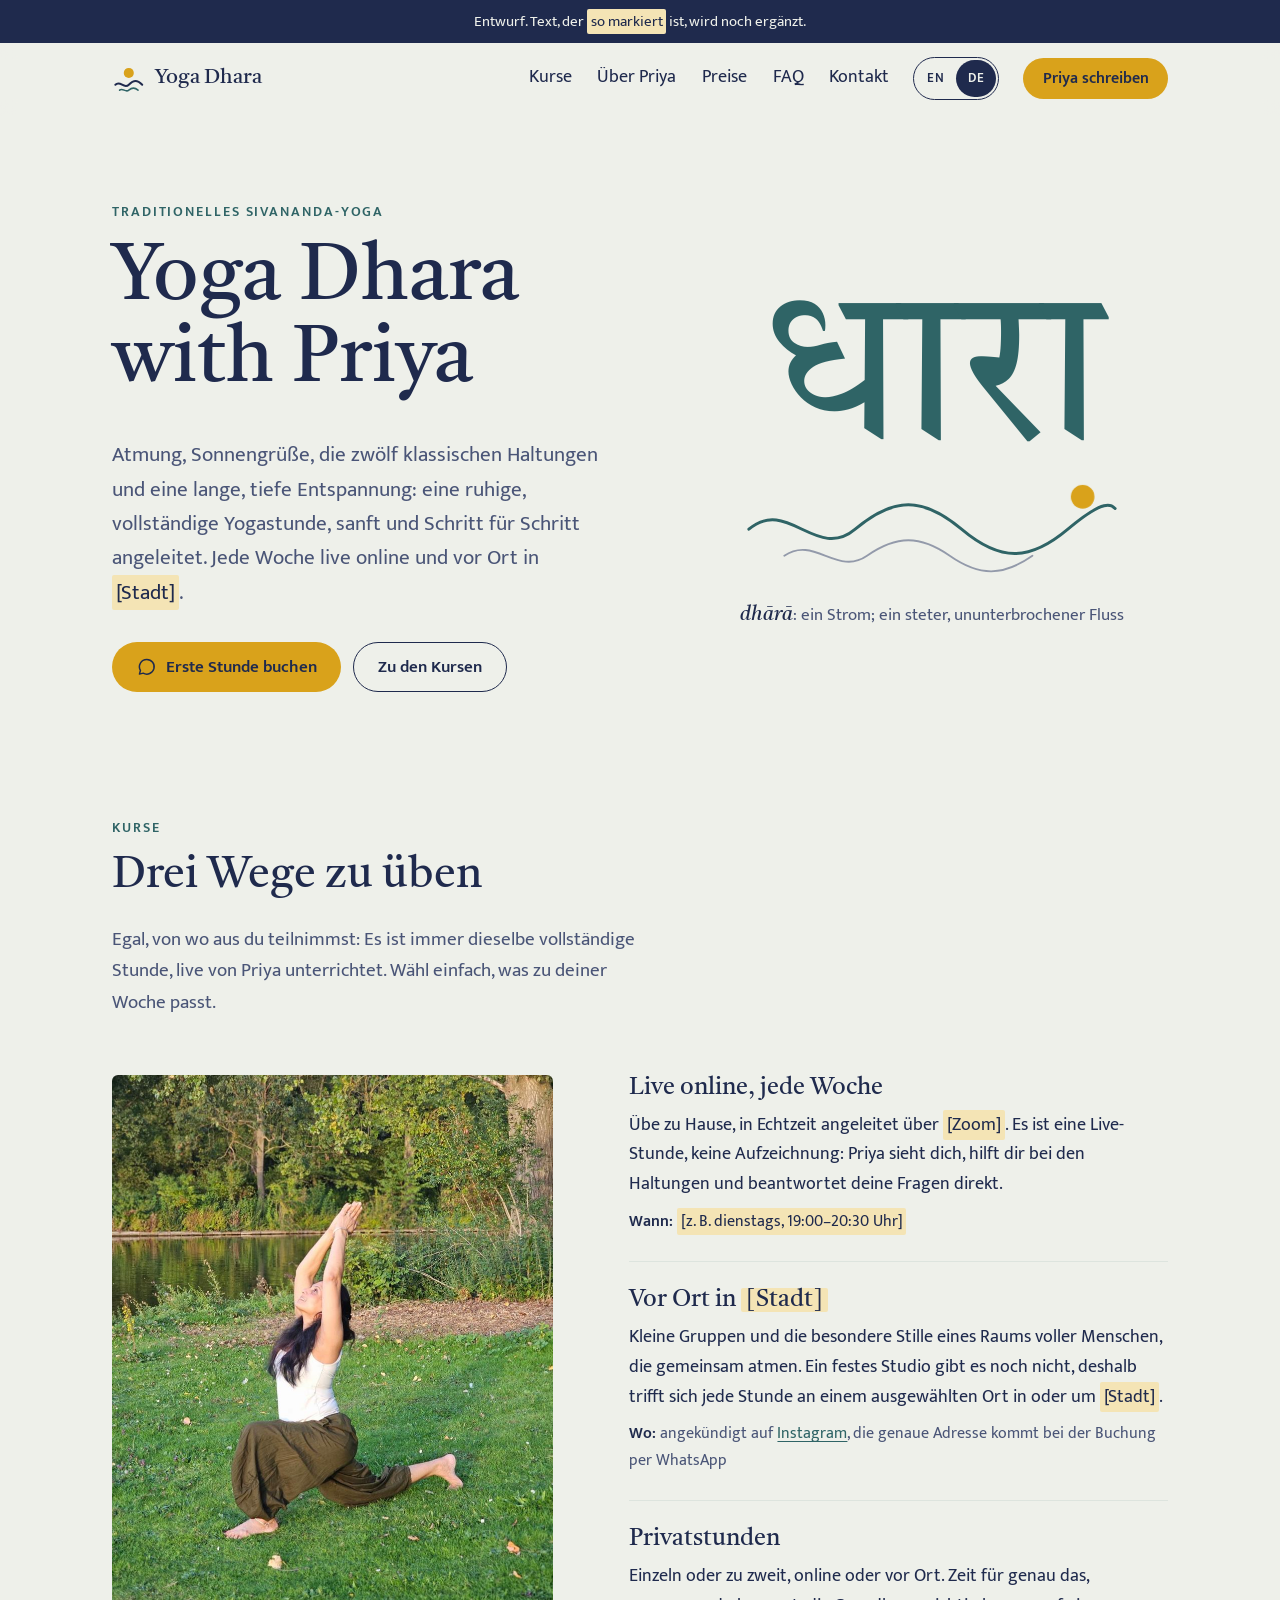
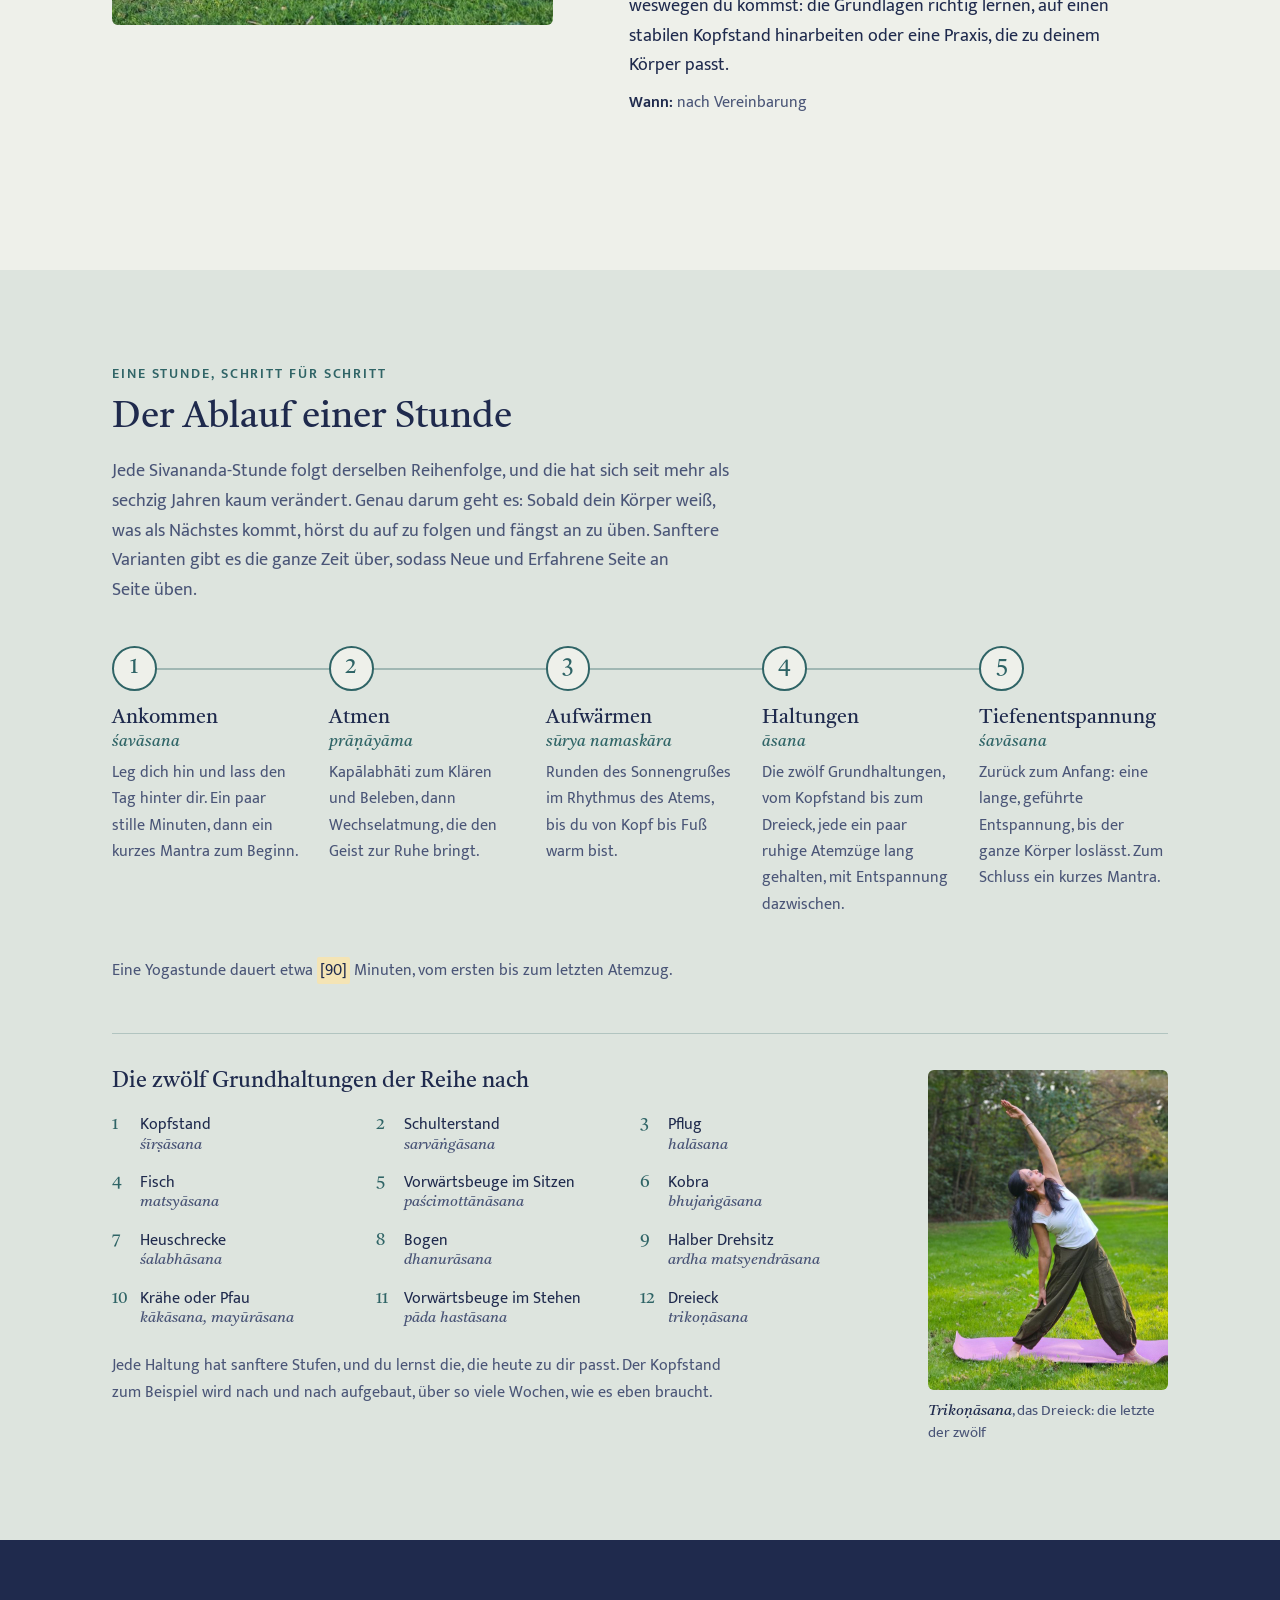
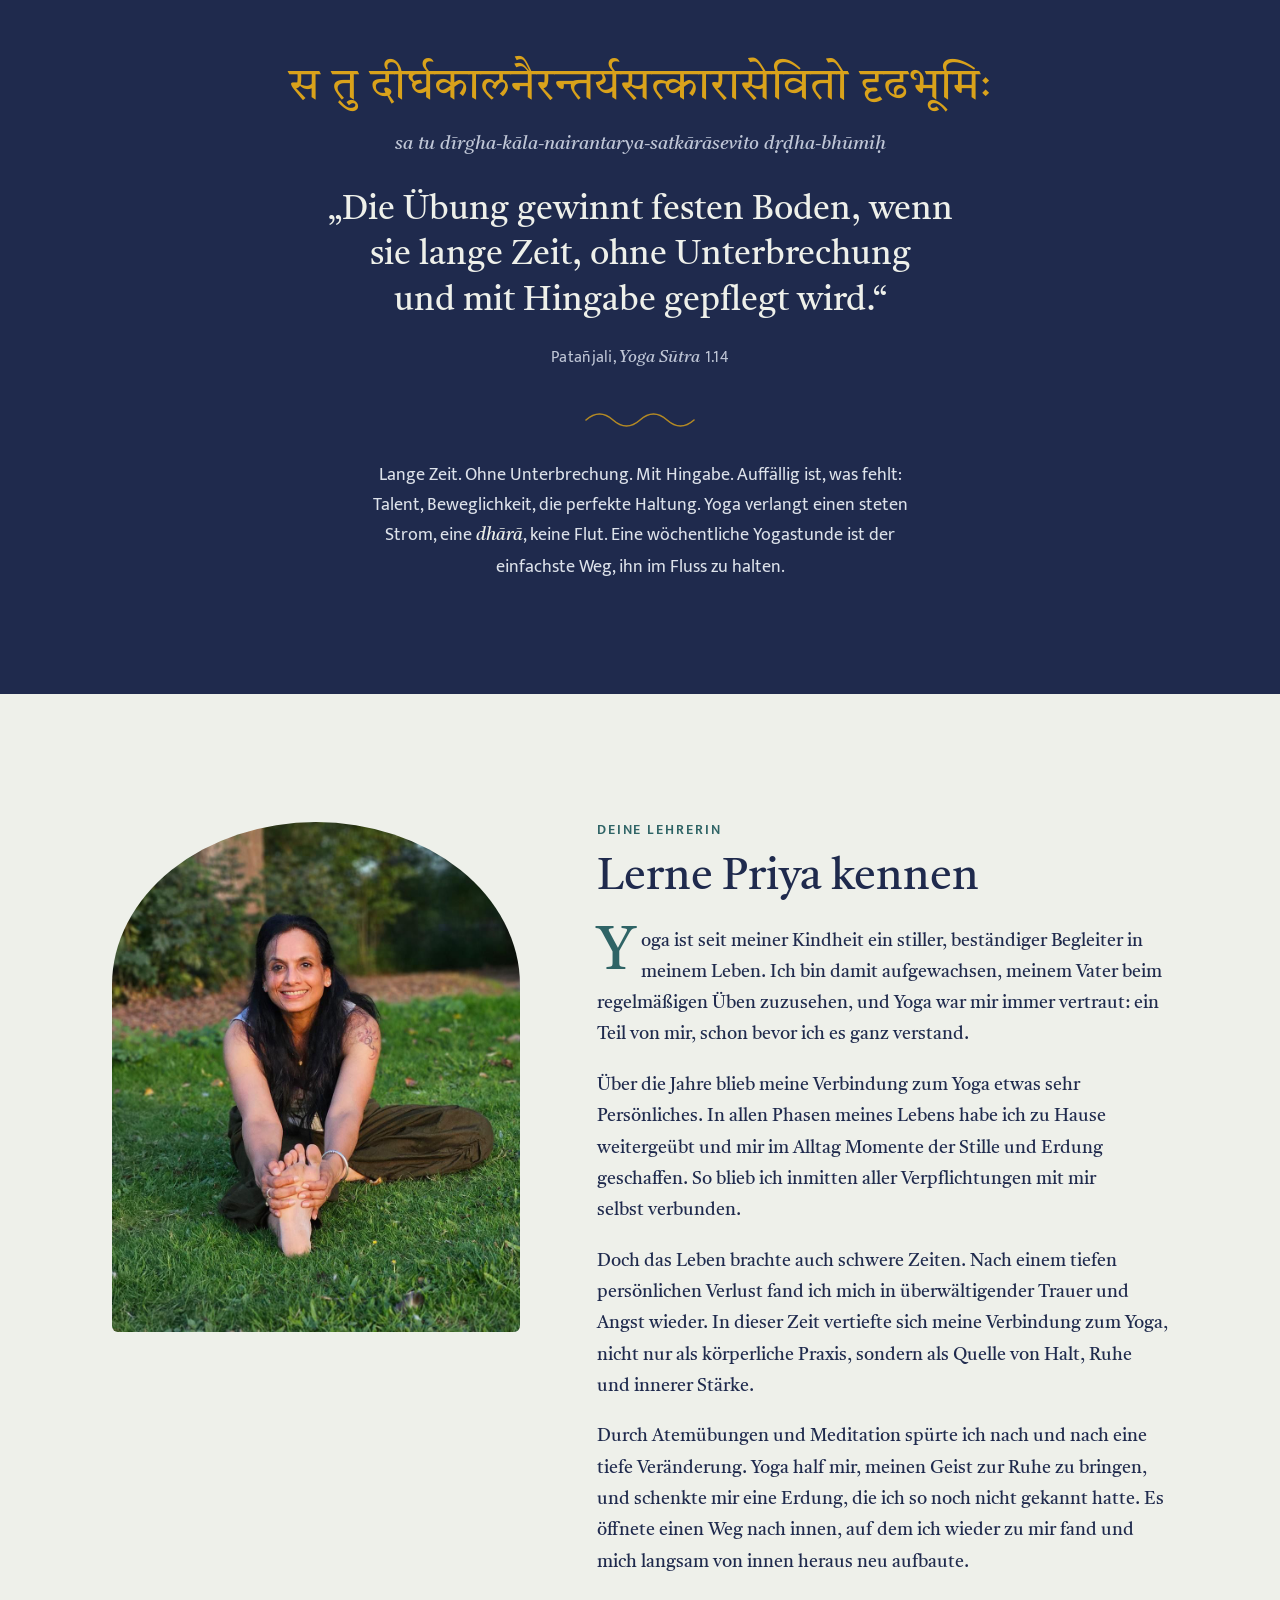
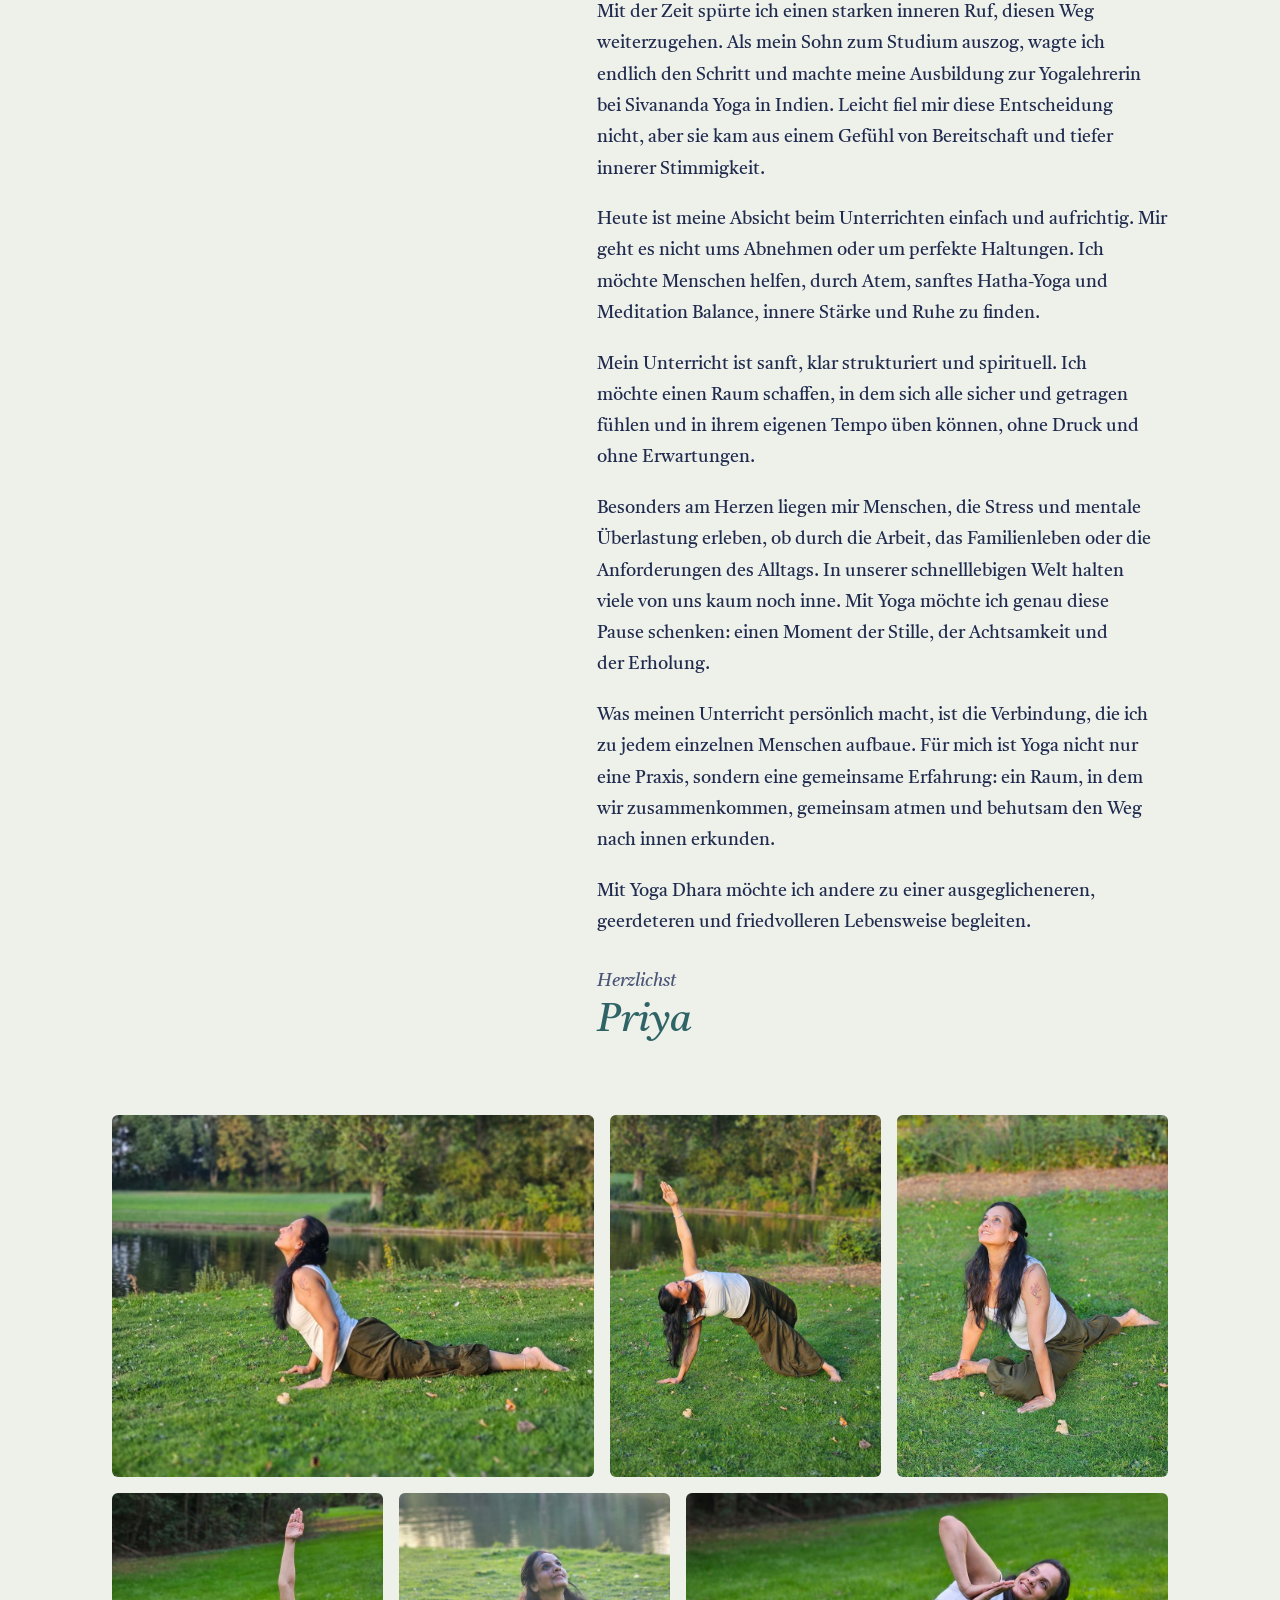
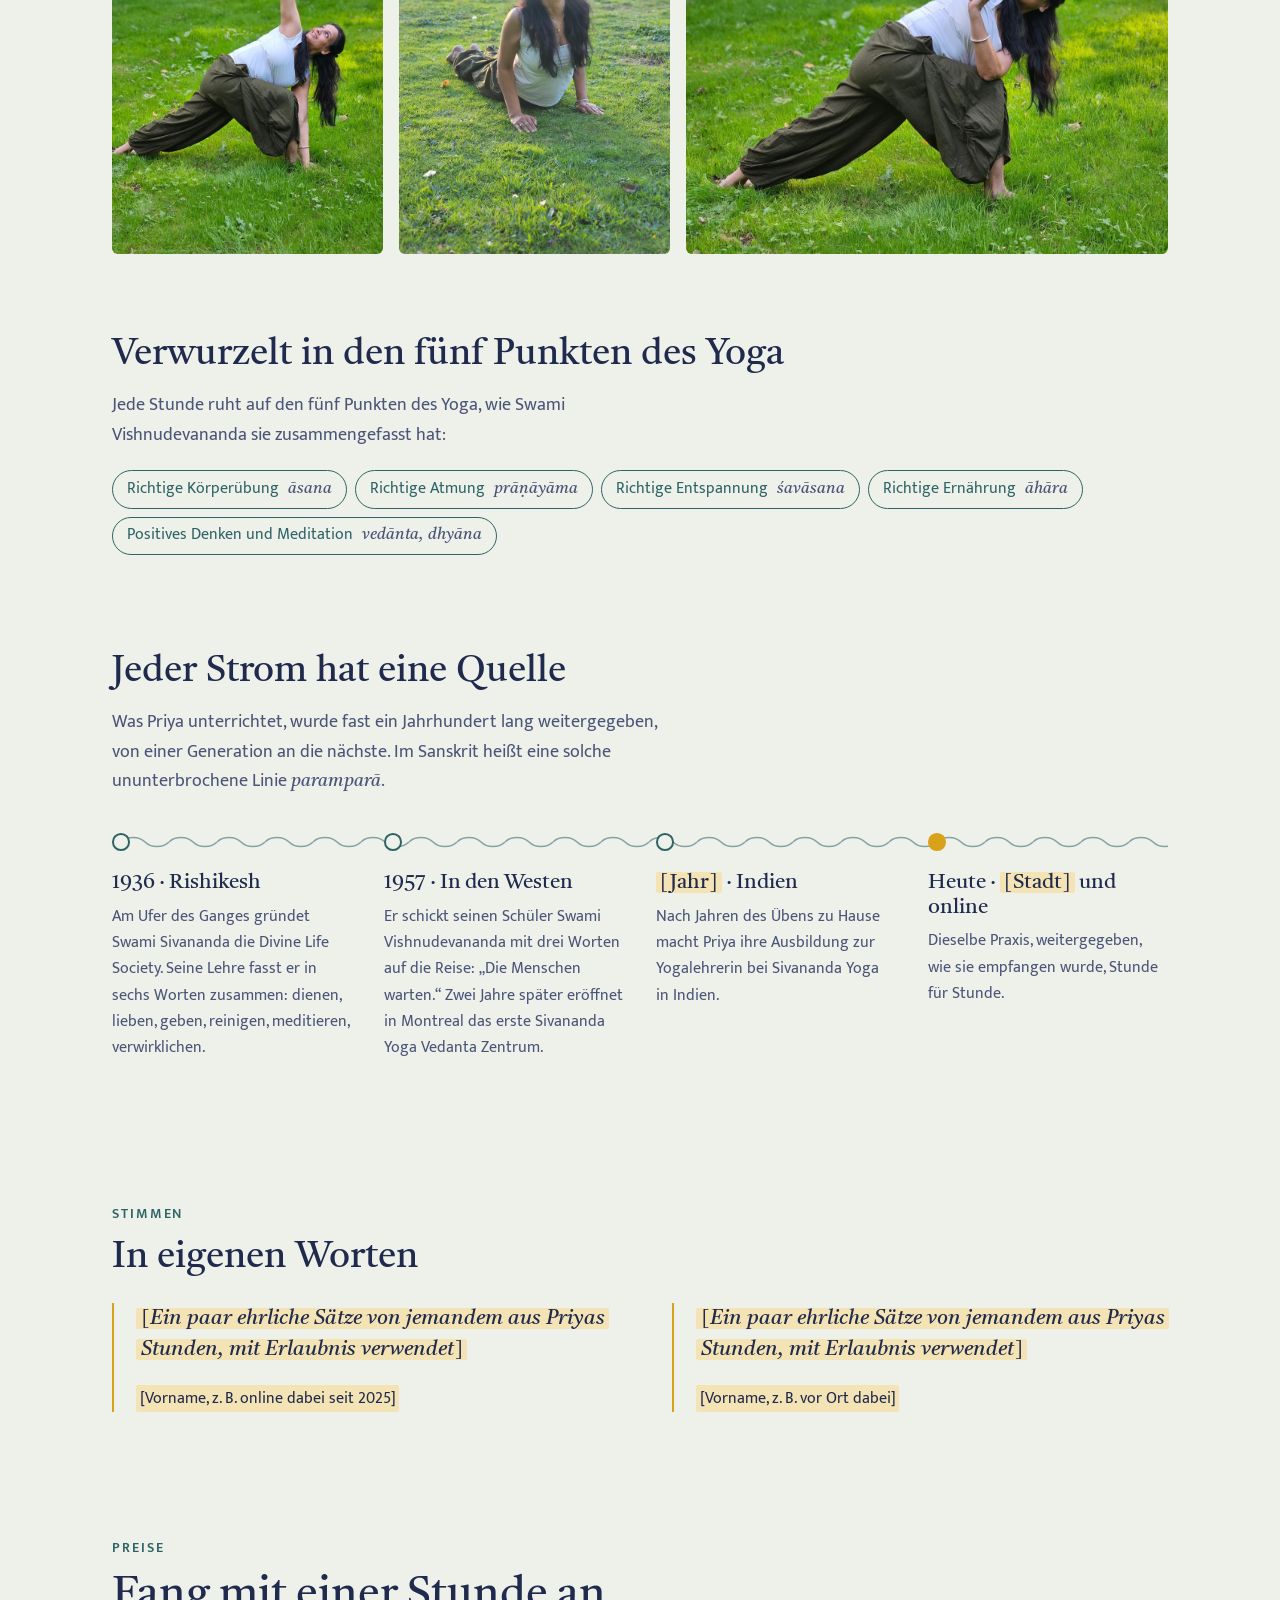
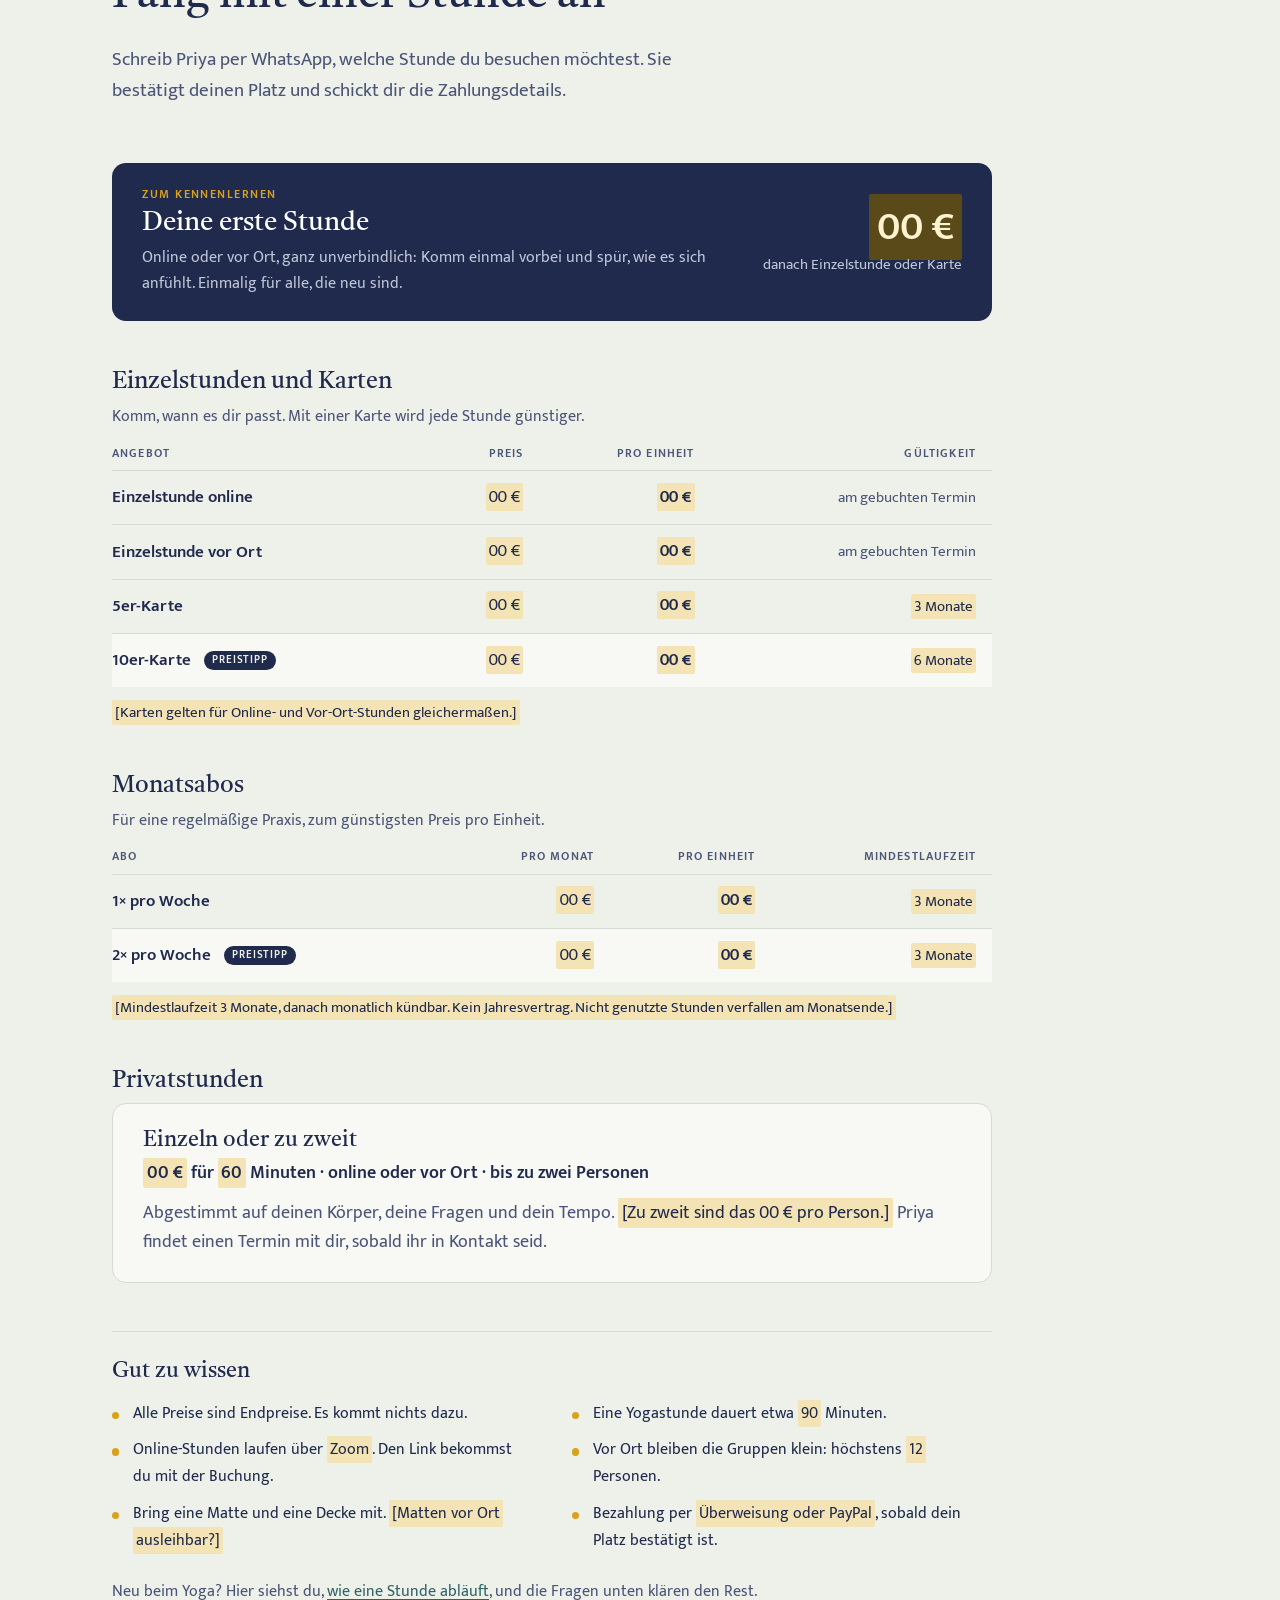
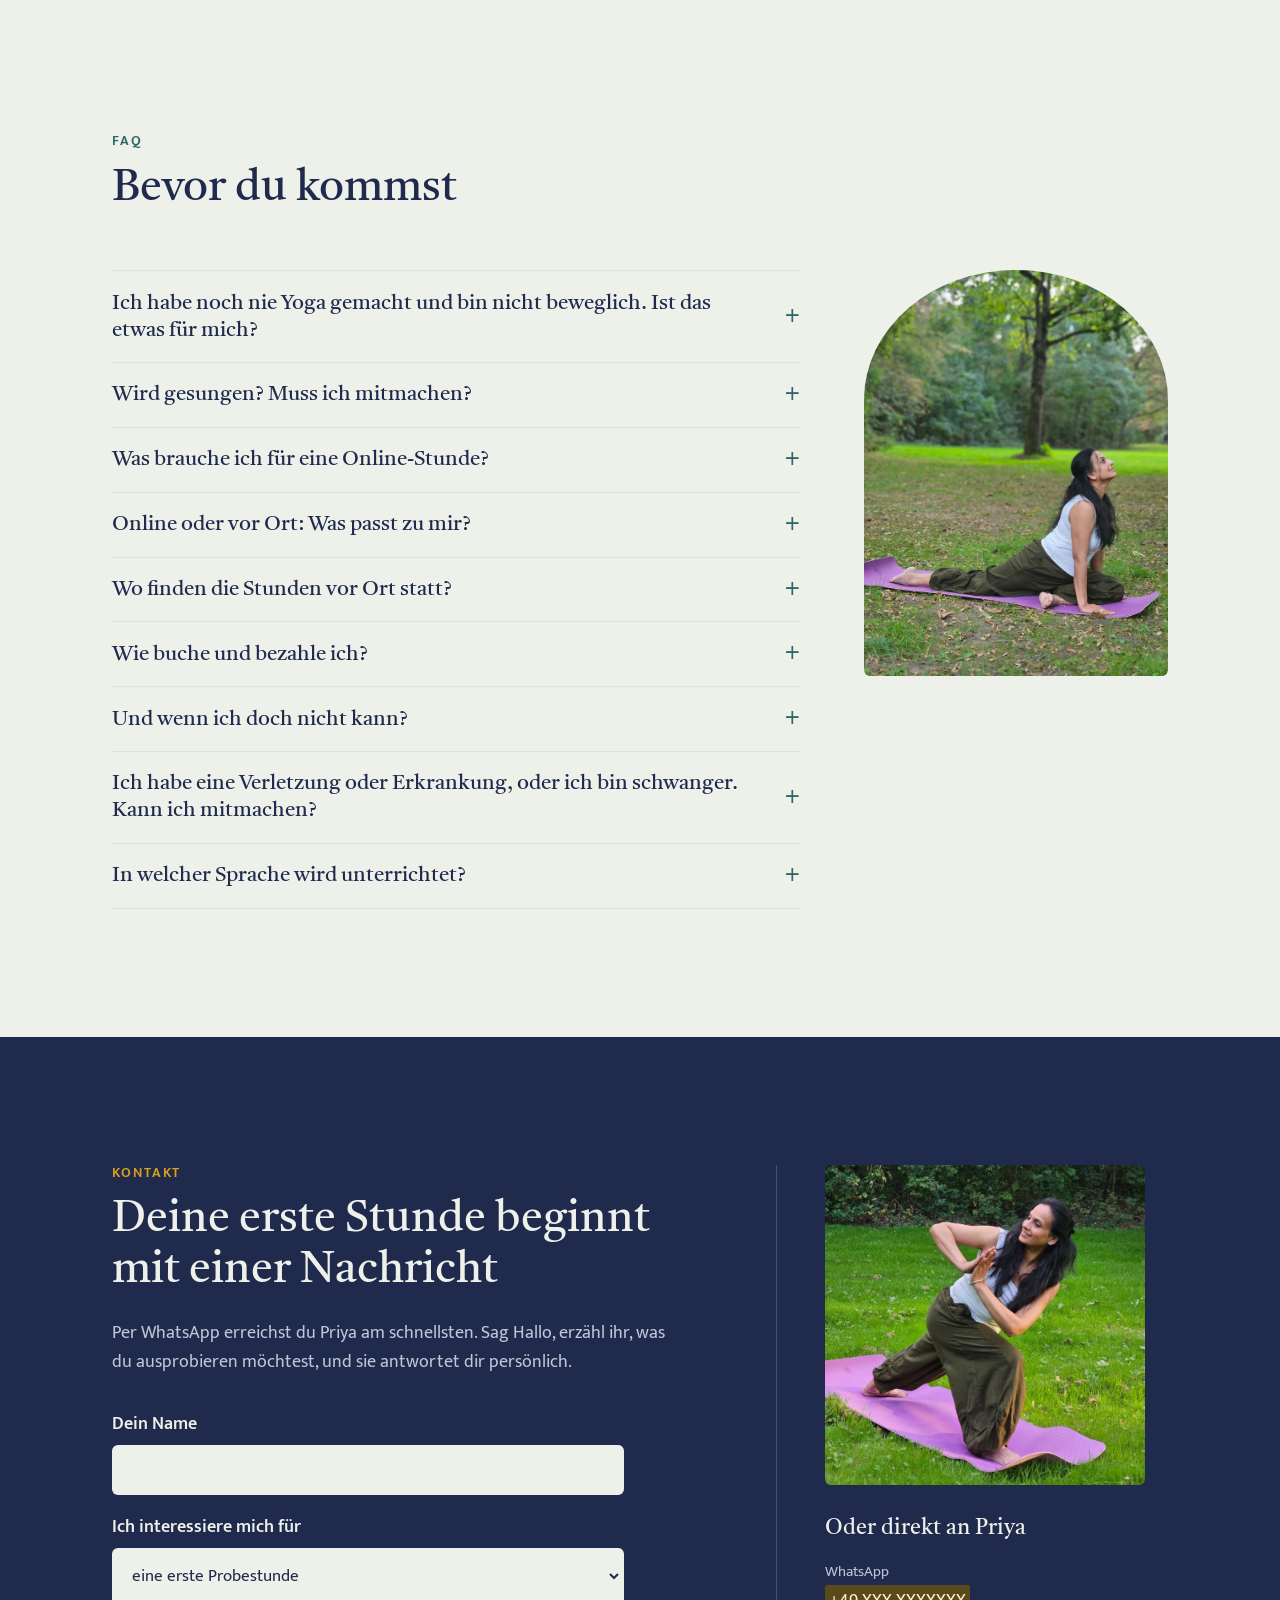
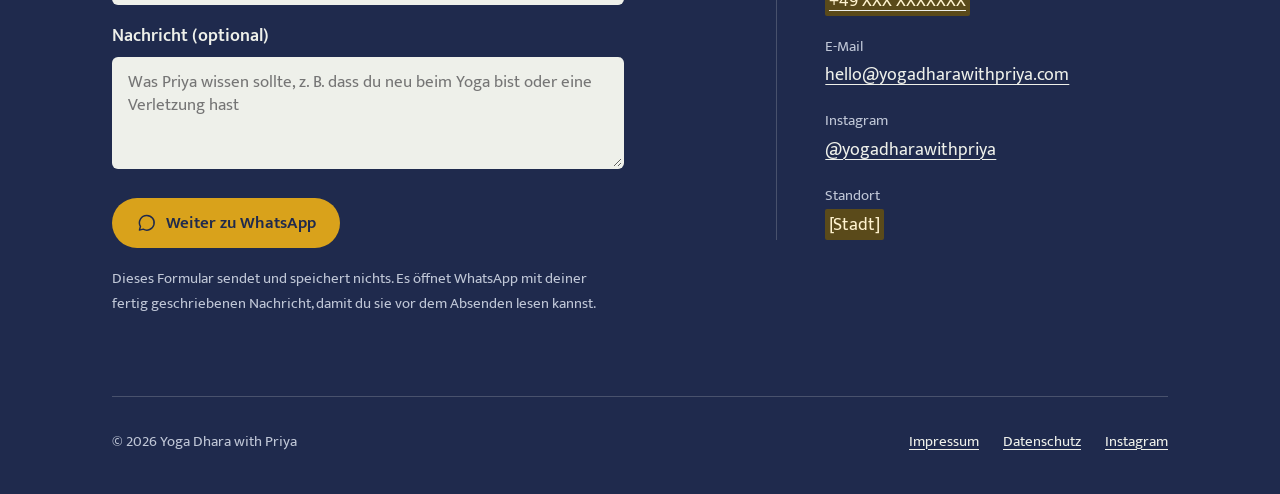
==== de/index.html @ da1c7abc "Add the triangle and pigeon photos - Priya in the Sivananda triangle sits beside the list of the twe" ====
<!doctype html>
<html lang="de">
<head>
  <meta charset="utf-8">
  <meta name="viewport" content="width=device-width, initial-scale=1, viewport-fit=cover">
  <title>Yoga Dhara with Priya · Sivananda-Yoga online &amp; in Deutschland</title>
  <!-- Draft: keeps search engines away until the placeholders are filled in. Delete this line at launch. -->
  <meta name="robots" content="noindex">
  <meta name="description" content="Traditionelles Sivananda-Yoga mit Priya: eine ruhige, vollständige Yogastunde, sanft und Schritt für Schritt angeleitet. Jede Woche live online und vor Ort in Deutschland. Auch ohne Vorkenntnisse. Buchung per WhatsApp.">
  <meta name="theme-color" content="#EEF0EA">
  <link rel="icon" href="../assets/img/favicon.svg" type="image/svg+xml">
  <link rel="apple-touch-icon" href="../assets/img/apple-touch-icon.png">

  <!-- Link previews (WhatsApp, Instagram, etc.). Switch both URLs to https://yogadharawithpriya.com/de/ once the domain is live. -->
  <meta property="og:type" content="website">
  <meta property="og:site_name" content="Yoga Dhara with Priya">
  <meta property="og:title" content="Yoga Dhara with Priya">
  <meta property="og:description" content="Traditionelles Sivananda-Yoga, sanft und Schritt für Schritt angeleitet. Jede Woche live online und vor Ort in Deutschland.">
  <meta property="og:url" content="https://priyagit-ar.github.io/yogadhara/de/">
  <meta property="og:image" content="https://priyagit-ar.github.io/yogadhara/assets/img/og-image-de.jpg">
  <meta property="og:image:width" content="1200">
  <meta property="og:image:height" content="630">
  <meta property="og:image:alt" content="Yoga Dhara with Priya, mit dem Sanskrit-Wort dhārā, ein Strom, über einer fließenden Linie und einer aufgehenden Sonne">
  <meta name="twitter:card" content="summary_large_image">
  <meta property="og:locale" content="de_DE">
  <meta property="og:locale:alternate" content="en_GB">

  <!-- Language versions for search engines. Switch these URLs too once the domain is live. -->
  <link rel="alternate" hreflang="en" href="https://priyagit-ar.github.io/yogadhara/">
  <link rel="alternate" hreflang="de" href="https://priyagit-ar.github.io/yogadhara/de/">
  <link rel="alternate" hreflang="x-default" href="https://priyagit-ar.github.io/yogadhara/">

  <link rel="preload" href="../assets/fonts/mukta-400-latin.woff2" as="font" type="font/woff2" crossorigin>
  <link rel="preload" href="../assets/fonts/tiro-latin.woff2" as="font" type="font/woff2" crossorigin>
  <link rel="preload" href="../assets/fonts/tiro-devanagari.woff2" as="font" type="font/woff2" crossorigin>
  <link rel="stylesheet" href="../assets/css/site.css">
  <script src="../assets/js/site.js" defer></script>
</head>
<body>
<a class="skip" href="#main">Zum Inhalt springen</a>

<!-- Draft banner: delete this line at launch -->
<p class="preview-note">Entwurf. Text, der <mark class="todo">so markiert</mark> ist, wird noch ergänzt.</p>

<header class="site-header">
  <div class="wrap header-inner">
    <a class="brand" href="#top" aria-label="Yoga Dhara with Priya, zurück nach oben">
      <svg viewBox="0 0 40 40" aria-hidden="true"><circle cx="20" cy="13" r="6" fill="#D9A21B"/><path d="M4 27c6-6 10 6 16 0s10-6 16 0" fill="none" stroke="#1F2A4D" stroke-width="2.4" stroke-linecap="round"/><path d="M9 33.5c4-3.5 7 3.5 11 0s7-3.5 11 0" fill="none" stroke="#2F6466" stroke-width="1.8" stroke-linecap="round"/></svg>
      Yoga Dhara
    </a>
    <button class="menu-toggle" type="button" aria-expanded="false" aria-controls="site-nav"><span class="menu-word">Menü</span><svg class="menu-x" viewBox="0 0 24 24" aria-hidden="true"><path d="M6 6l12 12M18 6L6 18"/></svg></button>
    <nav class="nav" id="site-nav" aria-label="Hauptnavigation">
      <ul>
        <li><a href="#classes">Kurse</a></li>
        <li><a href="#about">Über Priya</a></li>
        <li><a href="#prices">Preise</a></li>
        <li><a href="#faq">FAQ</a></li>
        <li><a href="#contact">Kontakt</a></li>
      </ul>
    </nav>
    <nav class="lang" aria-label="Sprache">
      <a href="../" hreflang="en" lang="en"><span aria-hidden="true">EN</span><span class="visually-hidden">English</span></a>
      <span aria-current="true" lang="de"><span aria-hidden="true">DE</span><span class="visually-hidden">Deutsch</span></span>
    </nav>
    <a class="btn btn-primary header-cta" href="https://wa.me/49XXXXXXXXXXX?text=Hallo%20Priya%2C%20ich%20habe%20Yoga%20Dhara%20online%20gefunden%20und%20m%C3%B6chte%20gern%20eine%20Stunde%20buchen." target="_blank" rel="noopener">Priya schreiben</a>
  </div>
</header>

<main id="main">

  <!-- HERO -->
  <section class="hero" id="top">
    <div class="wrap hero-grid">
      <div>
        <p class="eyebrow">Traditionelles Sivananda-Yoga</p>
        <h1 lang="en">Yoga Dhara<br>with Priya</h1>
        <p class="lede">Atmung, Sonnengrüße, die zwölf klassischen Haltungen und eine lange, tiefe Entspannung: eine ruhige, vollständige Yogastunde, sanft und Schritt für Schritt angeleitet. Jede Woche live online und vor Ort in <mark class="todo">[Stadt]</mark>.</p>
        <div class="actions" id="hero-actions">
          <a class="btn btn-primary" href="https://wa.me/49XXXXXXXXXXX?text=Hallo%20Priya%2C%20ich%20habe%20Yoga%20Dhara%20online%20gefunden%20und%20m%C3%B6chte%20gern%20eine%20Stunde%20buchen." target="_blank" rel="noopener">
            <svg viewBox="0 0 24 24" aria-hidden="true"><path d="M12 3a9 9 0 0 0-7.8 13.5L3 21l4.6-1.2A9 9 0 1 0 12 3z" fill="none" stroke="currentColor" stroke-width="1.8" stroke-linejoin="round"/></svg>
            Erste Stunde buchen
          </a>
          <a class="btn btn-quiet" href="#classes">Zu den Kursen</a>
        </div>
      </div>

      <!-- Confirm with Priya: धारा (dhārā, stream/flow) vs धरा (dharā, earth).
           The copy across the whole site builds on "stream", so if this changes, change it everywhere together. -->
      <figure class="hero-mark">
        <span class="dhara" lang="sa">धारा</span>
        <svg class="flow" viewBox="0 0 260 70" aria-hidden="true">
          <path class="stream" d="M6 34c26-22 46 22 72 0s46-22 72 0 46 22 72 0 30-16 32-14"/>
          <path class="stream stream-2" d="M30 52c20-14 36 14 56 0s36-14 56 0 36 14 56 0"/>
          <circle class="sun" cx="232" cy="12" r="8"/>
        </svg>
        <figcaption><i lang="sa-Latn">dhārā</i>: ein Strom; ein steter, ununterbrochener Fluss</figcaption>
      </figure>
    </div>
  </section>

  <!-- CLASSES -->
  <section class="section section-tight" id="classes" aria-labelledby="classes-title">
    <div class="wrap">
      <div class="section-head measure">
        <p class="eyebrow">Kurse</p>
        <h2 id="classes-title">Drei Wege zu üben</h2>
        <p>Egal, von wo aus du teilnimmst: Es ist immer dieselbe vollständige Stunde, live von Priya unterrichtet. Wähl einfach, was zu deiner Woche passt.</p>
      </div>

      <div class="offer-grid">
        <img class="offer-photo" src="../assets/img/class.jpg" width="880" height="1100" loading="lazy"
             alt="Priya in einem tiefen Ausfallschritt mit erhobenen Armen, auf der Wiese am Wasser">
        <div>
          <article class="offer">
            <h3>Live online, jede Woche</h3>
            <p>Übe zu Hause, in Echtzeit angeleitet über <mark class="todo">[Zoom]</mark>. Es ist eine Live-Stunde, keine Aufzeichnung: Priya sieht dich, hilft dir bei den Haltungen und beantwortet deine Fragen direkt.</p>
            <p class="when"><strong>Wann:</strong> <mark class="todo">[z. B. dienstags, 19:00–20:30 Uhr]</mark></p>
          </article>
          <article class="offer">
            <h3>Vor Ort in <mark class="todo">[Stadt]</mark></h3>
            <p>Kleine Gruppen und die besondere Stille eines Raums voller Menschen, die gemeinsam atmen. Ein festes Studio gibt es noch nicht, deshalb trifft sich jede Stunde an einem ausgewählten Ort in oder um <mark class="todo">[Stadt]</mark>.</p>
            <p class="when"><strong>Wo:</strong> angekündigt auf <a href="https://www.instagram.com/yogadharawithpriya/" target="_blank" rel="noopener">Instagram</a>, die genaue Adresse kommt bei der Buchung per WhatsApp</p>
          </article>
          <!-- Remove this block (and the private sessions price further down) if private sessions are not offered -->
          <article class="offer">
            <h3>Privatstunden</h3>
            <p>Einzeln oder zu zweit, online oder vor Ort. Zeit für genau das, weswegen du kommst: die Grundlagen richtig lernen, auf einen stabilen Kopfstand hinarbeiten oder eine Praxis, die zu deinem Körper passt.</p>
            <p class="when"><strong>Wann:</strong> nach Vereinbarung</p>
          </article>
        </div>
      </div>
    </div>
  </section>

  <!-- THE SHAPE OF A CLASS -->
  <section class="flowband" id="class-shape" aria-labelledby="flow-title">
    <div class="wrap">
      <p class="eyebrow">Eine Stunde, Schritt für Schritt</p>
      <h2 id="flow-title">Der Ablauf einer Stunde</h2>
      <p class="measure muted">Jede Sivananda-Stunde folgt derselben Reihenfolge, und die hat sich seit mehr als sechzig Jahren kaum verändert. Genau darum geht es: Sobald dein Körper weiß, was als Nächstes kommt, hörst du auf zu folgen und fängst an zu üben. Sanftere Varianten gibt es die ganze Zeit über, sodass Neue und Erfahrene Seite an Seite üben.</p>
      <ol class="steps">
        <li class="step"><h3>Ankommen <span class="skt" lang="sa-Latn">śavāsana</span></h3><p>Leg dich hin und lass den Tag hinter dir. Ein paar stille Minuten, dann ein kurzes Mantra zum Beginn.</p></li>
        <li class="step"><h3>Atmen <span class="skt" lang="sa-Latn">prāṇāyāma</span></h3><p>Kapālabhāti zum Klären und Beleben, dann Wechselatmung, die den Geist zur Ruhe bringt.</p></li>
        <li class="step"><h3>Aufwärmen <span class="skt" lang="sa-Latn">sūrya namaskāra</span></h3><p>Runden des Sonnengrußes im Rhythmus des Atems, bis du von Kopf bis Fuß warm bist.</p></li>
        <li class="step"><h3>Haltungen <span class="skt" lang="sa-Latn">āsana</span></h3><p>Die zwölf Grundhaltungen, vom Kopfstand bis zum Dreieck, jede ein paar ruhige Atemzüge lang gehalten, mit Entspannung dazwischen.</p></li>
        <li class="step"><h3>Tiefenentspannung <span class="skt" lang="sa-Latn">śavāsana</span></h3><p>Zurück zum Anfang: eine lange, geführte Entspannung, bis der ganze Körper loslässt. Zum Schluss ein kurzes Mantra.</p></li>
      </ol>
      <p class="flow-note">Eine Yogastunde dauert etwa <mark class="todo">[90]</mark> Minuten, vom ersten bis zum letzten Atemzug.</p>

      <div class="twelve">
        <div class="twelve-text">
          <h3>Die zwölf Grundhaltungen der Reihe nach</h3>
          <ol class="twelve-list">
            <li><span>Kopfstand</span><i lang="sa-Latn">śīrṣāsana</i></li>
            <li><span>Schulterstand</span><i lang="sa-Latn">sarvāṅgāsana</i></li>
            <li><span>Pflug</span><i lang="sa-Latn">halāsana</i></li>
            <li><span>Fisch</span><i lang="sa-Latn">matsyāsana</i></li>
            <li><span>Vorwärtsbeuge im Sitzen</span><i lang="sa-Latn">paścimottānāsana</i></li>
            <li><span>Kobra</span><i lang="sa-Latn">bhujaṅgāsana</i></li>
            <li><span>Heuschrecke</span><i lang="sa-Latn">śalabhāsana</i></li>
            <li><span>Bogen</span><i lang="sa-Latn">dhanurāsana</i></li>
            <li><span>Halber Drehsitz</span><i lang="sa-Latn">ardha matsyendrāsana</i></li>
            <li><span>Krähe oder Pfau</span><i lang="sa-Latn">kākāsana, mayūrāsana</i></li>
            <li><span>Vorwärtsbeuge im Stehen</span><i lang="sa-Latn">pāda hastāsana</i></li>
            <li><span>Dreieck</span><i lang="sa-Latn">trikoṇāsana</i></li>
          </ol>
          <p class="twelve-note">Jede Haltung hat sanftere Stufen, und du lernst die, die heute zu dir passt. Der Kopfstand zum Beispiel wird nach und nach aufgebaut, über so viele Wochen, wie es eben braucht.</p>
        </div>
        <figure class="twelve-photo">
          <img src="../assets/img/triangle.jpg" width="720" height="960" loading="lazy" alt="Priya im Dreieck auf einer lila Matte, ein Arm über den Kopf gestreckt">
          <figcaption><i lang="sa-Latn">Trikoṇāsana</i>, das Dreieck: die letzte der zwölf</figcaption>
        </figure>
      </div>
    </div>
  </section>

  <!-- A VERSE FROM THE YOGA SUTRA -->
  <section class="verse" aria-label="Ein Vers aus dem Yoga Sūtra">
    <div class="wrap">
      <figure>
        <blockquote>
          <p class="verse-deva" lang="sa">स तु दीर्घकाल<wbr>नैरन्तर्य<wbr>सत्कारासेवितो दृढभूमिः</p>
          <p class="verse-iast" lang="sa-Latn">sa tu dīrgha-kāla-nairantarya-satkārāsevito dṛḍha-bhūmiḥ</p>
          <p class="verse-en">„Die Übung gewinnt festen Boden, wenn sie lange Zeit, ohne Unterbrechung und mit Hingabe gepflegt wird.“</p>
        </blockquote>
        <figcaption>Patañjali, <cite>Yoga Sūtra</cite> 1.14</figcaption>
      </figure>
      <svg class="verse-wave" viewBox="0 0 112 16" aria-hidden="true"><path d="M2 8c9-8 18-8 27 0s18 8 27 0 18-8 27 0 18 8 27 0"/></svg>
      <p class="verse-gloss">Lange Zeit. Ohne Unterbrechung. Mit Hingabe. Auffällig ist, was fehlt: Talent, Beweglichkeit, die perfekte Haltung. Yoga verlangt einen steten Strom, eine <i lang="sa-Latn">dhārā</i>, keine Flut. Eine wöchentliche Yogastunde ist der einfachste Weg, ihn im Fluss zu halten.</p>
    </div>
  </section>

  <!-- ABOUT PRIYA -->
  <section class="section" id="about" aria-labelledby="about-title">
    <div class="wrap">
      <div class="about-grid">
        <img class="portrait" src="../assets/img/priya.jpg" width="960" height="1200" loading="lazy"
             alt="Priya sitzt lächelnd auf der Wiese und hält ihren Fuß in einer Vorbeuge">
        <div class="about-text">
          <p class="eyebrow">Deine Lehrerin</p>
          <h2 id="about-title">Lerne Priya kennen</h2>
          <!-- Priya's own words, lightly edited -->
          <div class="letter">
            <p>Yoga ist seit meiner Kindheit ein stiller, beständiger Begleiter in meinem Leben. Ich bin damit aufgewachsen, meinem Vater beim regelmäßigen Üben zuzusehen, und Yoga war mir immer vertraut: ein Teil von mir, schon bevor ich es ganz verstand.</p>
            <p>Über die Jahre blieb meine Verbindung zum Yoga etwas sehr Persönliches. In allen Phasen meines Lebens habe ich zu Hause weitergeübt und mir im Alltag Momente der Stille und Erdung geschaffen. So blieb ich inmitten aller Verpflichtungen mit mir selbst verbunden.</p>
            <p>Doch das Leben brachte auch schwere Zeiten. Nach einem tiefen persönlichen Verlust fand ich mich in überwältigender Trauer und Angst wieder. In dieser Zeit vertiefte sich meine Verbindung zum Yoga, nicht nur als körperliche Praxis, sondern als Quelle von Halt, Ruhe und innerer Stärke.</p>
            <p>Durch Atemübungen und Meditation spürte ich nach und nach eine tiefe Veränderung. Yoga half mir, meinen Geist zur Ruhe zu bringen, und schenkte mir eine Erdung, die ich so noch nicht gekannt hatte. Es öffnete einen Weg nach innen, auf dem ich wieder zu mir fand und mich langsam von innen heraus neu aufbaute.</p>
            <p>Mit der Zeit spürte ich einen starken inneren Ruf, diesen Weg weiterzugehen. Als mein Sohn zum Studium auszog, wagte ich endlich den Schritt und machte meine Ausbildung zur Yogalehrerin bei Sivananda Yoga in Indien. Leicht fiel mir diese Entscheidung nicht, aber sie kam aus einem Gefühl von Bereitschaft und tiefer innerer Stimmigkeit.</p>
            <p>Heute ist meine Absicht beim Unterrichten einfach und aufrichtig. Mir geht es nicht ums Abnehmen oder um perfekte Haltungen. Ich möchte Menschen helfen, durch Atem, sanftes Hatha-Yoga und Meditation Balance, innere Stärke und Ruhe zu finden.</p>
            <p>Mein Unterricht ist sanft, klar strukturiert und spirituell. Ich möchte einen Raum schaffen, in dem sich alle sicher und getragen fühlen und in ihrem eigenen Tempo üben können, ohne Druck und ohne Erwartungen.</p>
            <p>Besonders am Herzen liegen mir Menschen, die Stress und mentale Überlastung erleben, ob durch die Arbeit, das Familienleben oder die Anforderungen des Alltags. In unserer schnelllebigen Welt halten viele von uns kaum noch inne. Mit Yoga möchte ich genau diese Pause schenken: einen Moment der Stille, der Achtsamkeit und der Erholung.</p>
            <p>Was meinen Unterricht persönlich macht, ist die Verbindung, die ich zu jedem einzelnen Menschen aufbaue. Für mich ist Yoga nicht nur eine Praxis, sondern eine gemeinsame Erfahrung: ein Raum, in dem wir zusammenkommen, gemeinsam atmen und behutsam den Weg nach innen erkunden.</p>
            <p>Mit Yoga Dhara möchte ich andere zu einer ausgeglicheneren, geerdeteren und friedvolleren Lebensweise begleiten.</p>
            <p class="signoff">Herzlichst<span class="signature">Priya</span></p>
          </div>
        </div>
      </div>

      <div class="practice">
        <img class="wide" src="../assets/img/practice-1.jpg" width="1200" height="900" loading="lazy" alt="Priya in der Kobra auf der Wiese am Wasser, den Blick nach oben">
        <img class="tall" src="../assets/img/practice-2.jpg" width="720" height="960" loading="lazy" alt="Priya im seitlichen Stütz, einen Arm nach oben gestreckt, am Wasser">
        <img class="tall" src="../assets/img/practice-3.jpg" width="720" height="960" loading="lazy" alt="Priya lächelt nach oben, in einer sanften Rückbeuge auf der Wiese">
      </div>
      <div class="practice practice-flip">
        <img class="tall" src="../assets/img/practice-4.jpg" width="720" height="960" loading="lazy" alt="Priya in einer seitlichen Dehnung, ein Arm zum Himmel gestreckt, mit einem Lächeln nach oben">
        <img class="tall" src="../assets/img/practice-5.jpg" width="720" height="960" loading="lazy" alt="Priya in der Kobra auf der Wiese, lächelnd zum Himmel blickend">
        <img class="wide" src="../assets/img/practice-6.jpg" width="1200" height="900" loading="lazy" alt="Priya in einer gedrehten Seitwinkelhaltung mit gefalteten Händen, lächelnd">
      </div>

      <div class="five">
        <h3>Verwurzelt in den fünf Punkten des Yoga</h3>
        <p>Jede Stunde ruht auf den fünf Punkten des Yoga, wie Swami Vishnudevananda sie zusammengefasst hat:</p>
        <ul class="five-points">
          <li>Richtige Körperübung <i lang="sa-Latn">āsana</i></li>
          <li>Richtige Atmung <i lang="sa-Latn">prāṇāyāma</i></li>
          <li>Richtige Entspannung <i lang="sa-Latn">śavāsana</i></li>
          <li>Richtige Ernährung <i lang="sa-Latn">āhāra</i></li>
          <li>Positives Denken und Meditation <i lang="sa-Latn">vedānta, dhyāna</i></li>
        </ul>
      </div>

      <!-- Lineage. The third step is Priya's own training: add the year. -->
      <div class="lineage">
        <h3>Jeder Strom hat eine Quelle</h3>
        <p>Was Priya unterrichtet, wurde fast ein Jahrhundert lang weitergegeben, von einer Generation an die nächste. Im Sanskrit heißt eine solche ununterbrochene Linie <i lang="sa-Latn">paramparā</i>.</p>
        <ol class="lineage-list">
          <li>
            <p class="when">1936 · Rishikesh</p>
            <p>Am Ufer des Ganges gründet Swami Sivananda die Divine Life Society. Seine Lehre fasst er in sechs Worten zusammen: dienen, lieben, geben, reinigen, meditieren, verwirklichen.</p>
          </li>
          <li>
            <p class="when">1957 · In den Westen</p>
            <p>Er schickt seinen Schüler Swami Vishnudevananda mit drei Worten auf die Reise: „Die Menschen warten.“ Zwei Jahre später eröffnet in Montreal das erste Sivananda Yoga Vedanta Zentrum.</p>
          </li>
          <li>
            <p class="when"><mark class="todo">[Jahr]</mark> · Indien</p>
            <p>Nach Jahren des Übens zu Hause macht Priya ihre Ausbildung zur Yogalehrerin bei Sivananda Yoga in Indien.</p>
          </li>
          <li>
            <p class="when">Heute · <mark class="todo">[Stadt]</mark> und online</p>
            <p>Dieselbe Praxis, weitergegeben, wie sie empfangen wurde, Stunde für Stunde.</p>
          </li>
        </ol>
      </div>

      <!-- Only real testimonials, used with the student's permission -->
      <div class="testimonials">
        <div class="testimonials-head">
          <p class="eyebrow">Stimmen</p>
          <h2>In eigenen Worten</h2>
        </div>
        <figure class="quote">
          <blockquote><p><mark class="todo">[Ein paar ehrliche Sätze von jemandem aus Priyas Stunden, mit Erlaubnis verwendet]</mark></p></blockquote>
          <figcaption><mark class="todo">[Vorname, z. B. online dabei seit 2025]</mark></figcaption>
        </figure>
        <figure class="quote">
          <blockquote><p><mark class="todo">[Ein paar ehrliche Sätze von jemandem aus Priyas Stunden, mit Erlaubnis verwendet]</mark></p></blockquote>
          <figcaption><mark class="todo">[Vorname, z. B. vor Ort dabei]</mark></figcaption>
        </figure>
      </div>
    </div>
  </section>

  <!-- PRICES: first class, single classes and cards, optional monthly plans, private sessions, good to know -->
  <section class="section section-tight" id="prices" aria-labelledby="prices-title">
    <div class="wrap pricing">
      <div class="section-head measure">
        <p class="eyebrow">Preise</p>
        <h2 id="prices-title">Fang mit einer Stunde an</h2>
        <p>Schreib Priya per WhatsApp, welche Stunde du besuchen möchtest. Sie bestätigt deinen Platz und schickt dir die Zahlungsdetails.</p>
      </div>

      <div class="intro-offer">
        <div>
          <p class="offer-for">Zum Kennenlernen</p>
          <h3>Deine erste Stunde</h3>
          <p>Online oder vor Ort, ganz unverbindlich: Komm einmal vorbei und spür, wie es sich anfühlt. Einmalig für alle, die neu sind.</p>
        </div>
        <div class="price-tag">
          <span class="amount"><mark class="todo">00 €</mark></span>
          <span class="per">danach Einzelstunde oder Karte</span>
        </div>
      </div>

      <h3 class="price-group">Einzelstunden und Karten</h3>
      <p class="group-intro">Komm, wann es dir passt. Mit einer Karte wird jede Stunde günstiger.</p>
      <div class="table-wrap">
        <table class="price-table">
          <thead>
            <tr><th scope="col">Angebot</th><th scope="col">Preis</th><th scope="col">Pro Einheit</th><th scope="col">Gültigkeit</th></tr>
          </thead>
          <tbody>
            <tr><th scope="row">Einzelstunde online</th><td data-label="Preis"><mark class="todo">00 €</mark></td><td class="per" data-label="Pro Einheit"><mark class="todo">00 €</mark></td><td class="valid" data-label="Gültigkeit">am gebuchten Termin</td></tr>
            <tr><th scope="row">Einzelstunde vor Ort</th><td data-label="Preis"><mark class="todo">00 €</mark></td><td class="per" data-label="Pro Einheit"><mark class="todo">00 €</mark></td><td class="valid" data-label="Gültigkeit">am gebuchten Termin</td></tr>
            <tr><th scope="row">5er-Karte</th><td data-label="Preis"><mark class="todo">00 €</mark></td><td class="per" data-label="Pro Einheit"><mark class="todo">00 €</mark></td><td class="valid" data-label="Gültigkeit"><mark class="todo">3 Monate</mark></td></tr>
            <tr class="best"><th scope="row">10er-Karte <span class="badge">Preistipp</span></th><td data-label="Preis"><mark class="todo">00 €</mark></td><td class="per" data-label="Pro Einheit"><mark class="todo">00 €</mark></td><td class="valid" data-label="Gültigkeit"><mark class="todo">6 Monate</mark></td></tr>
          </tbody>
        </table>
      </div>
      <p class="table-note"><mark class="todo">[Karten gelten für Online- und Vor-Ort-Stunden gleichermaßen.]</mark></p>

      <!-- Optional: remove this block if Priya doesn't offer monthly plans -->
      <h3 class="price-group">Monatsabos</h3>
      <p class="group-intro">Für eine regelmäßige Praxis, zum günstigsten Preis pro Einheit.</p>
      <div class="table-wrap">
        <table class="price-table">
          <thead>
            <tr><th scope="col">Abo</th><th scope="col">Pro Monat</th><th scope="col">Pro Einheit</th><th scope="col">Mindestlaufzeit</th></tr>
          </thead>
          <tbody>
            <tr><th scope="row">1× pro Woche</th><td data-label="Pro Monat"><mark class="todo">00 €</mark></td><td class="per" data-label="Pro Einheit"><mark class="todo">00 €</mark></td><td class="valid" data-label="Mindestlaufzeit"><mark class="todo">3 Monate</mark></td></tr>
            <tr class="best"><th scope="row">2× pro Woche <span class="badge">Preistipp</span></th><td data-label="Pro Monat"><mark class="todo">00 €</mark></td><td class="per" data-label="Pro Einheit"><mark class="todo">00 €</mark></td><td class="valid" data-label="Mindestlaufzeit"><mark class="todo">3 Monate</mark></td></tr>
          </tbody>
        </table>
      </div>
      <p class="table-note"><mark class="todo">[Mindestlaufzeit 3 Monate, danach monatlich kündbar. Kein Jahresvertrag. Nicht genutzte Stunden verfallen am Monatsende.]</mark></p>

      <!-- Remove this block (and "Privatstunden" under Kurse) if private sessions are not offered -->
      <h3 class="price-group">Privatstunden</h3>
      <div class="private-offer">
        <h4>Einzeln oder zu zweit</h4>
        <p class="private-terms"><mark class="todo">00 €</mark> für <mark class="todo">60</mark> Minuten · online oder vor Ort · bis zu zwei Personen</p>
        <p>Abgestimmt auf deinen Körper, deine Fragen und dein Tempo. <mark class="todo">[Zu zweit sind das 00 € pro Person.]</mark> Priya findet einen Termin mit dir, sobald ihr in Kontakt seid.</p>
      </div>

      <div class="price-info">
        <h3>Gut zu wissen</h3>
        <ul class="good-to-know">
          <li>Alle Preise sind Endpreise. Es kommt nichts dazu.</li>
          <li>Eine Yogastunde dauert etwa <mark class="todo">90</mark> Minuten.</li>
          <li>Online-Stunden laufen über <mark class="todo">Zoom</mark>. Den Link bekommst du mit der Buchung.</li>
          <li>Vor Ort bleiben die Gruppen klein: höchstens <mark class="todo">12</mark> Personen.</li>
          <li>Bring eine Matte und eine Decke mit. <mark class="todo">[Matten vor Ort ausleihbar?]</mark></li>
          <li>Bezahlung per <mark class="todo">Überweisung oder PayPal</mark>, sobald dein Platz bestätigt ist.</li>
        </ul>
        <p class="price-more">Neu beim Yoga? Hier siehst du, <a href="#class-shape">wie eine Stunde abläuft</a>, und die Fragen unten klären den Rest.</p>
      </div>
    </div>
  </section>

  <!-- FAQ -->
  <section class="section section-tight" id="faq" aria-labelledby="faq-title">
    <div class="wrap">
      <div class="section-head">
        <p class="eyebrow">FAQ</p>
        <h2 id="faq-title">Bevor du kommst</h2>
      </div>
      <div class="faq-grid">
        <div class="faq">
          <details>
            <summary>Ich habe noch nie Yoga gemacht und bin nicht beweglich. Ist das etwas für mich?</summary>
            <div><p>Ja. Beweglichkeit kommt mit der Übung, sie ist keine Voraussetzung. Jede Haltung wird Schritt für Schritt erklärt, und es gibt immer eine sanftere Variante. Sag bei der Buchung einfach, dass du neu bist.</p></div>
          </details>
          <details>
            <summary>Wird gesungen? Muss ich mitmachen?</summary>
            <div><p>Jede Stunde beginnt und endet mit einem kurzen Mantra, wie es in der Sivananda-Tradition üblich ist. Sing mit, summ mit oder hör einfach zu, alles ist willkommen. Du musst weder den Text kennen noch an etwas Bestimmtes glauben.</p></div>
          </details>
          <details>
            <summary>Was brauche ich für eine Online-Stunde?</summary>
            <div><p>Eine Matte, eine Decke für die Entspannung, bequeme Kleidung und genug Platz, um mit ausgestreckten Armen zu liegen. Ein Laptop oder Tablet ist besser als ein Handy: Stell es etwas entfernt auf den Boden, damit Priya dich ganz sehen kann. Und übe mit leerem Magen; etwa zwei Stunden nach dem Essen ist ideal.</p></div>
          </details>
          <details>
            <summary>Online oder vor Ort: Was passt zu mir?</summary>
            <div><p>Es ist in beiden Fällen dieselbe Stunde. Online sparst du dir den Weg und übst in deinen eigenen vier Wänden. Vor Ort teilst du den Raum mit anderen, und Priya ist direkt bei dir. <mark class="todo">[Karten gelten für beides, du kannst also mischen.]</mark></p></div>
          </details>
          <details>
            <summary>Wo finden die Stunden vor Ort statt?</summary>
            <div><p>In und um <mark class="todo">[Stadt]</mark>. Ein festes Studio gibt es noch nicht, deshalb findet jede Stunde an einem angekündigten Ort statt. Die Termine stehen auf <a href="https://www.instagram.com/yogadharawithpriya/" target="_blank" rel="noopener">Instagram</a>, die genaue Adresse bekommst du bei der Buchung per WhatsApp.</p></div>
          </details>
          <details>
            <summary>Wie buche und bezahle ich?</summary>
            <div><p>Schreib Priya per WhatsApp, welche Stunde du möchtest. Sie bestätigt deinen Platz und schickt dir die Zahlungsdetails. Kein Konto, keine App, kein Newsletter, den du wieder abbestellen musst.</p></div>
          </details>
          <details>
            <summary>Und wenn ich doch nicht kann?</summary>
            <div><p><mark class="todo">[Stornoregel, z. B.: Sag Priya mindestens 24 Stunden vorher Bescheid, dann verschiebt sich deine Stunde auf einen anderen Termin.]</mark></p></div>
          </details>
          <details>
            <summary>Ich habe eine Verletzung oder Erkrankung, oder ich bin schwanger. Kann ich mitmachen?</summary>
            <div><p>Bitte sag Priya vor deiner ersten Stunde Bescheid, damit sie passende Varianten vorbereiten kann. Manche Haltungen, etwa der Kopfstand, passen nicht für alle zu jeder Zeit, und es gibt immer eine Alternative. Wenn du unsicher bist, ob Yoga gerade das Richtige für dich ist, sprich vorher mit deiner Ärztin oder deinem Arzt.</p></div>
          </details>
          <details>
            <summary>In welcher Sprache wird unterrichtet?</summary>
            <div><p><mark class="todo">[Englisch, oder Englisch und Deutsch]</mark></p></div>
          </details>
        </div>
        <img class="faq-photo" src="../assets/img/faq.jpg" width="720" height="960" loading="lazy" alt="Priya in der Taube auf einer lila Matte unter einem großen Baum, den Blick nach oben">
      </div>
    </div>
  </section>

  <!-- CONTACT -->
  <section class="section contact" id="contact" aria-labelledby="contact-title">
    <div class="wrap contact-grid">
      <div>
        <p class="eyebrow">Kontakt</p>
        <h2 id="contact-title">Deine erste Stunde beginnt mit einer Nachricht</h2>
        <p class="muted measure">Per WhatsApp erreichst du Priya am schnellsten. Sag Hallo, erzähl ihr, was du ausprobieren möchtest, und sie antwortet dir persönlich.</p>

        <form class="compose" id="compose" data-wa="49XXXXXXXXXXX" novalidate
              data-template="Hallo Priya, ich bin {name}. Ich habe Yoga Dhara online gefunden und interessiere mich für {interest}."
              data-name-missing="Bitte gib deinen Namen ein, damit Priya weiß, wer schreibt.">
          <div class="field">
            <label for="c-name">Dein Name</label>
            <input id="c-name" name="name" type="text" autocomplete="given-name" required>
          </div>
          <div class="field">
            <label for="c-interest">Ich interessiere mich für</label>
            <select id="c-interest" name="interest">
              <option>eine erste Probestunde</option>
              <option>die wöchentlichen Online-Stunden</option>
              <option>eine Stunde vor Ort</option>
              <option>eine Privatstunde</option>
              <option>etwas anderes</option>
            </select>
          </div>
          <div class="field">
            <label for="c-msg">Nachricht (optional)</label>
            <textarea id="c-msg" name="message" placeholder="Was Priya wissen sollte, z. B. dass du neu beim Yoga bist oder eine Verletzung hast"></textarea>
          </div>
          <button class="btn btn-primary" type="submit">
            <svg viewBox="0 0 24 24" aria-hidden="true"><path d="M12 3a9 9 0 0 0-7.8 13.5L3 21l4.6-1.2A9 9 0 1 0 12 3z" fill="none" stroke="currentColor" stroke-width="1.8" stroke-linejoin="round"/></svg>
            Weiter zu WhatsApp
          </button>
          <p class="compose-note muted">Dieses Formular sendet und speichert nichts. Es öffnet WhatsApp mit deiner fertig geschriebenen Nachricht, damit du sie vor dem Absenden lesen kannst.</p>
        </form>
      </div>

      <div class="direct">
        <img class="contact-photo" src="../assets/img/contact.jpg" width="800" height="800" loading="lazy" alt="Priya lächelnd auf einer Yogamatte in einem gedrehten Ausfallschritt, die Hände gefaltet">
        <h3>Oder direkt an Priya</h3>
        <dl>
          <dt>WhatsApp</dt>
          <dd><a href="https://wa.me/49XXXXXXXXXXX" target="_blank" rel="noopener"><mark class="todo">+49 XXX XXXXXXX</mark></a></dd>
          <dt>E-Mail</dt>
          <dd><a href="mailto:hello@yogadharawithpriya.com">hello@yogadharawithpriya.com</a></dd>
          <dt>Instagram</dt>
          <dd><a href="https://www.instagram.com/yogadharawithpriya/" target="_blank" rel="noopener">@yogadharawithpriya</a></dd>
          <dt>Standort</dt>
          <dd><mark class="todo">[Stadt]</mark></dd>
        </dl>
      </div>
    </div>
  </section>
</main>

<footer class="site-footer">
  <div class="wrap">
    <div class="footer-inner">
      <p>&copy; <span id="year">2026</span> Yoga Dhara with Priya</p>
      <ul>
        <li><a href="impressum.html">Impressum</a></li>
        <li><a href="datenschutz.html">Datenschutz</a></li>
        <li><a href="https://www.instagram.com/yogadharawithpriya/" target="_blank" rel="noopener">Instagram</a></li>
      </ul>
    </div>
  </div>
</footer>

<div class="wa-bar is-hidden" id="wa-bar">
  <a class="btn btn-primary" href="https://wa.me/49XXXXXXXXXXX?text=Hallo%20Priya%2C%20ich%20habe%20Yoga%20Dhara%20online%20gefunden%20und%20m%C3%B6chte%20gern%20eine%20Stunde%20buchen." target="_blank" rel="noopener">
    <svg viewBox="0 0 24 24" aria-hidden="true"><path d="M12 3a9 9 0 0 0-7.8 13.5L3 21l4.6-1.2A9 9 0 1 0 12 3z" fill="none" stroke="currentColor" stroke-width="1.8" stroke-linejoin="round"/></svg>
    Priya per WhatsApp schreiben
  </a>
</div>

</body>
</html>
---- assets/css/site.css ----
/* Yoga Dhara with Priya
   Fonts are self-hosted on purpose (no Google Fonts requests = no third-party data transfer).
   Tiro Devanagari Sanskrit and Mukta are used under the SIL Open Font License 1.1, see assets/fonts/OFL.txt. */

@font-face { font-family: "Tiro"; font-style: normal; font-weight: 400; font-display: swap;
  src: url("../fonts/tiro-latin.woff2") format("woff2");
  unicode-range: U+0000-00FF,U+0131,U+0152-0153,U+02BB-02BC,U+02C6,U+02DA,U+02DC,U+0304,U+0308,U+0329,U+2000-206F,U+20AC,U+2122,U+2191,U+2193,U+2212,U+2215,U+FEFF,U+FFFD; }
@font-face { font-family: "Tiro"; font-style: normal; font-weight: 400; font-display: swap;
  src: url("../fonts/tiro-latin-ext.woff2") format("woff2");
  unicode-range: U+0100-02BA,U+02BD-02C5,U+02C7-02CC,U+02CE-02D7,U+02DD-02FF,U+1D00-1DBF,U+1E00-1E9F,U+1EF2-1EFF,U+2020,U+20A0-20AB,U+20AD-20C0,U+2113,U+2C60-2C7F,U+A720-A7FF; }
@font-face { font-family: "Tiro"; font-style: normal; font-weight: 400; font-display: swap;
  src: url("../fonts/tiro-devanagari.woff2") format("woff2");
  unicode-range: U+0900-097F,U+1CD0-1CF9,U+200C-200D,U+20A8,U+20B9,U+20F0,U+25CC,U+A830-A839,U+A8E0-A8FF; }
@font-face { font-family: "Tiro"; font-style: italic; font-weight: 400; font-display: swap;
  src: url("../fonts/tiro-italic-latin.woff2") format("woff2");
  unicode-range: U+0000-00FF,U+0131,U+0152-0153,U+02BB-02BC,U+02C6,U+02DA,U+02DC,U+0304,U+0308,U+0329,U+2000-206F,U+20AC,U+2122,U+2191,U+2193,U+2212,U+2215,U+FEFF,U+FFFD; }
@font-face { font-family: "Tiro"; font-style: italic; font-weight: 400; font-display: swap;
  src: url("../fonts/tiro-italic-latin-ext.woff2") format("woff2");
  unicode-range: U+0100-02BA,U+02BD-02C5,U+02C7-02CC,U+02CE-02D7,U+02DD-02FF,U+1D00-1DBF,U+1E00-1E9F,U+1EF2-1EFF,U+2020,U+20A0-20AB,U+20AD-20C0,U+2113,U+2C60-2C7F,U+A720-A7FF; }
@font-face { font-family: "Mukta"; font-style: normal; font-weight: 400; font-display: swap;
  src: url("../fonts/mukta-400-latin.woff2") format("woff2");
  unicode-range: U+0000-00FF,U+0131,U+0152-0153,U+02BB-02BC,U+02C6,U+02DA,U+02DC,U+0304,U+0308,U+0329,U+2000-206F,U+20AC,U+2122,U+2191,U+2193,U+2212,U+2215,U+FEFF,U+FFFD; }
@font-face { font-family: "Mukta"; font-style: normal; font-weight: 400; font-display: swap;
  src: url("../fonts/mukta-400-latin-ext.woff2") format("woff2");
  unicode-range: U+0100-02BA,U+02BD-02C5,U+02C7-02CC,U+02CE-02D7,U+02DD-02FF,U+1D00-1DBF,U+1E00-1E9F,U+1EF2-1EFF,U+2020,U+20A0-20AB,U+20AD-20C0,U+2113,U+2C60-2C7F,U+A720-A7FF; }
@font-face { font-family: "Mukta"; font-style: normal; font-weight: 600; font-display: swap;
  src: url("../fonts/mukta-600-latin.woff2") format("woff2");
  unicode-range: U+0000-00FF,U+0131,U+0152-0153,U+02BB-02BC,U+02C6,U+02DA,U+02DC,U+0304,U+0308,U+0329,U+2000-206F,U+20AC,U+2122,U+2191,U+2193,U+2212,U+2215,U+FEFF,U+FFFD; }
@font-face { font-family: "Mukta"; font-style: normal; font-weight: 600; font-display: swap;
  src: url("../fonts/mukta-600-latin-ext.woff2") format("woff2");
  unicode-range: U+0100-02BA,U+02BD-02C5,U+02C7-02CC,U+02CE-02D7,U+02DD-02FF,U+1D00-1DBF,U+1E00-1E9F,U+1EF2-1EFF,U+2020,U+20A0-20AB,U+20AD-20C0,U+2113,U+2C60-2C7F,U+A720-A7FF; }

:root {
  /* Indian dyes and river water: indigo, turmeric, limewash plaster, mist */
  --limewash: #EEF0EA;
  --mist: #DDE4DE;
  --indigo: #1F2A4D;
  --indigo-soft: #4A5577;
  --indigo-pale: #BFC6D6;
  --river: #2F6466;
  --turmeric: #D9A21B;
  --turmeric-pale: #F4E4B5;
  --line: #D4DBD5;   /* price table rules and card borders */
  --soft: #F8F9F4;   /* highlighted price rows and boxes */

  --serif: "Tiro", "Iowan Old Style", "Palatino Linotype", Georgia, serif;
  --sans: "Mukta", "Segoe UI", system-ui, -apple-system, sans-serif;

  --wrap: 72rem;
  --gutter: clamp(1.25rem, 4vw, 3rem);
  --section: clamp(4.5rem, 10vw, 8rem);

  color-scheme: light;
}

*, *::before, *::after { box-sizing: border-box; }
html { -webkit-text-size-adjust: 100%; scroll-padding-top: 5rem; }
@media (prefers-reduced-motion: no-preference) { html { scroll-behavior: smooth; } }
body {
  margin: 0;
  background: var(--limewash);
  color: var(--indigo);
  font: 400 1.125rem/1.65 var(--sans);
  text-rendering: optimizeLegibility;
}
img { max-width: 100%; height: auto; display: block; }
a { color: var(--river); text-decoration-thickness: 1px; text-underline-offset: 0.2em; }
a:hover { color: var(--indigo); }
:focus-visible { outline: 3px solid var(--turmeric); outline-offset: 3px; border-radius: 2px; }

h1, h2, h3, h4 { font-family: var(--serif); font-weight: 400; line-height: 1.15; margin: 0 0 0.5em; text-wrap: balance; overflow-wrap: break-word; }
/* German has long compound words: let them hyphenate on narrow screens instead of overflowing */
html:lang(de) { -webkit-hyphens: auto; hyphens: auto; hyphenate-limit-chars: 8 4 3; }
h2 { font-size: clamp(2rem, 4.2vw, 2.75rem); }
h3 { font-size: 1.5rem; }
p { margin: 0 0 1em; text-wrap: pretty; }
ul, ol { padding: 0; margin: 0; list-style: none; }

/* Sanskrit: Devanagari and transliteration always set in Tiro */
:lang(sa) { font-family: var(--serif); }
.skt { font-family: var(--serif); font-style: italic; }

.wrap {
  max-width: var(--wrap); margin-inline: auto;
  padding-inline: max(var(--gutter), env(safe-area-inset-left, 0px)) max(var(--gutter), env(safe-area-inset-right, 0px));
}
.measure { max-width: 36rem; }
.muted { color: var(--indigo-soft); }
.small { font-size: 0.95rem; }
.visually-hidden { position: absolute; width: 1px; height: 1px; overflow: hidden; clip: rect(0 0 0 0); white-space: nowrap; }

/* Small label above a section title */
.eyebrow {
  margin: 0 0 0.9rem;
  font: 600 0.85rem/1.2 var(--sans); letter-spacing: 0.14em; text-transform: uppercase;
  color: var(--river);
}

/* Draft placeholders: highlighted so Priya can see what still needs her input.
   Before launch: grep -rn 'class="todo"' *.html  should return nothing. */
mark.todo {
  background: var(--turmeric-pale);
  color: var(--indigo);
  padding: 0 0.2em;
  border-radius: 2px;
  box-decoration-break: clone;
  -webkit-box-decoration-break: clone;
}
.preview-note { background: var(--indigo); color: var(--limewash); font-size: 0.95rem; text-align: center; padding: 0.55rem var(--gutter); margin: 0; }

.skip { position: absolute; left: -999px; top: 0; }
.skip:focus { left: 1rem; top: 1rem; z-index: 100; background: var(--indigo); color: var(--limewash); padding: 0.6rem 1rem; }

/* Buttons */
.btn {
  display: inline-flex; align-items: center; justify-content: center; gap: 0.55em;
  min-height: 3rem; padding: 0.85em 1.4em;
  font: 600 1.0625rem/1.1 var(--sans);
  text-decoration: none; border-radius: 999px; border: 1.5px solid transparent;
  cursor: pointer; transition: background-color 0.15s, color 0.15s;
}
.btn svg { width: 1.15em; height: 1.15em; flex: none; }
.btn-primary { background: var(--turmeric); color: var(--indigo); }
.btn-primary:hover { background: #E7B23B; color: var(--indigo); }
.btn-quiet { border-color: currentColor; color: var(--indigo); background: transparent; }
.btn-quiet:hover { background: var(--indigo); color: var(--limewash); border-color: var(--indigo); }

/* Header */
.site-header {
  position: sticky; top: 0; z-index: 30;
  background: rgba(238, 240, 234, 0.94);
  -webkit-backdrop-filter: blur(8px); backdrop-filter: blur(8px);
  border-bottom: 1px solid transparent;
  transition: border-color 0.2s;
}
.site-header.is-scrolled { border-bottom-color: var(--mist); }
.header-inner { display: flex; align-items: center; gap: 1.5rem; min-height: 4.5rem; }
.brand { display: inline-flex; align-items: center; gap: 0.6rem; color: var(--indigo); text-decoration: none; font: 400 1.3rem/1 var(--serif); margin-right: auto; }
.brand svg { width: 2.1rem; height: 2.1rem; flex: none; }
.brand:hover { color: var(--indigo); }
.nav ul { display: flex; gap: 1.6rem; }
.nav a { color: var(--indigo); text-decoration: none; padding-block: 0.4rem; }
.nav a:hover { text-decoration: underline; }
.menu-toggle { display: none; }
.header-cta { padding: 0.6em 1.15em; min-height: 2.6rem; font-size: 1rem; }

/* Language switch: EN | DE pill, the current language filled in */
.lang { display: flex; flex: none; padding: 2px; border: 1.5px solid var(--indigo); border-radius: 999px; }
.lang > * {
  display: grid; place-items: center; min-width: 2.5rem; min-height: 2.3rem; padding: 0 0.55rem; border-radius: 999px;
  font: 600 0.82rem/1 var(--sans); letter-spacing: 0.08em; color: var(--indigo); text-decoration: none;
}
.lang [aria-current] { background: var(--indigo); color: var(--limewash); }
.lang a:hover { background: var(--mist); color: var(--indigo); }

/* The header switches to the menu button earlier than the rest of the layout, so nav, language switch and button never crowd */
@media (max-width: 60rem) {
  .header-inner { gap: 0.75rem; }
  .menu-toggle {
    display: inline-flex; align-items: center; justify-content: center; min-height: 2.75rem; min-width: 4.6rem; padding: 0 1rem;
    font: 600 1rem/1 var(--sans); color: var(--indigo);
    background: transparent; border: 1.5px solid var(--indigo); border-radius: 999px; cursor: pointer;
  }
  .menu-x { display: none; width: 1.3rem; height: 1.3rem; fill: none; stroke: currentColor; stroke-width: 2; stroke-linecap: round; }
  .menu-toggle[aria-expanded="true"] .menu-x { display: block; }
  /* Hidden visually but still read out, so the button keeps its name */
  .menu-toggle[aria-expanded="true"] .menu-word { position: absolute; width: 1px; height: 1px; overflow: hidden; clip: rect(0 0 0 0); white-space: nowrap; }
  .nav { position: absolute; left: 0; right: 0; top: 100%; background: var(--limewash); border-bottom: 1px solid var(--mist); display: none; }
  .nav.is-open { display: block; }
  .nav ul { flex-direction: column; gap: 0; padding: 0.5rem var(--gutter) 1rem; }
  .nav a { display: block; padding-block: 0.75rem; font-size: 1.15rem; border-bottom: 1px solid var(--mist); }
  .nav li:last-child a { border-bottom: 0; }
  .menu-toggle { order: 1; } /* menu button at the far right, language switch just before it */
}
/* Below this width the booking bar at the bottom of the screen takes over from the header button */
@media (max-width: 52rem) { .header-cta { display: none; } }
/* Very small phones: show only the other language */
@media (max-width: 23rem) {
  .brand { font-size: 1.15rem; }
  .lang { padding: 0; }
  .lang [aria-current] { display: none; }
}

/* Hero */
.hero { padding-block: clamp(2.5rem, 7vw, 5.5rem) var(--section); }
.hero-grid { display: grid; grid-template-columns: 1.05fr 0.95fr; align-items: center; gap: clamp(2rem, 5vw, 4rem); }
.hero .eyebrow { margin-bottom: 1.2rem; }
.hero h1 { font-size: clamp(2.9rem, 6.6vw, 5rem); line-height: 1.02; margin-bottom: 0.45em; }
.lede { font-size: clamp(1.15rem, 1.7vw, 1.3rem); color: var(--indigo-soft); max-width: 31rem; }
.actions { display: flex; flex-wrap: wrap; gap: 0.75rem; margin-top: 2rem; }

.hero-mark { margin: 0; justify-self: center; text-align: center; color: var(--river); }
.dhara { display: block; font-family: var(--serif); font-size: clamp(6.5rem, 17vw, 13.5rem); line-height: 1.1; }
.flow { display: block; width: 100%; max-width: 26rem; height: auto; margin: -1.4rem auto 0; overflow: visible; }
.flow .stream { fill: none; stroke: var(--river); stroke-width: 2; stroke-linecap: round; }
.flow .stream-2 { stroke: var(--indigo-soft); stroke-width: 1.25; opacity: 0.55; }
.flow .sun { fill: var(--turmeric); }
.hero-mark figcaption { margin-top: 1rem; font-size: 1.05rem; color: var(--indigo-soft); }
.hero-mark figcaption i { font-family: var(--serif); font-size: 1.2em; color: var(--indigo); }

/* The one orchestrated moment: the stream draws itself once, then the sun appears */
@media (prefers-reduced-motion: no-preference) {
  .flow .stream { stroke-dasharray: 520; stroke-dashoffset: 520; animation: draw 2.6s cubic-bezier(.45,.05,.35,1) 0.3s forwards; }
  .flow .stream-2 { animation-delay: 0.6s; }
  .flow .sun { opacity: 0; transform-origin: center; animation: rise 1.2s ease-out 2.2s forwards; }
}
@keyframes draw { to { stroke-dashoffset: 0; } }
@keyframes rise { from { opacity: 0; transform: translateY(6px); } to { opacity: 1; transform: none; } }

@media (max-width: 52rem) {
  .hero-grid { grid-template-columns: 1fr; }
  .hero-mark { order: -1; justify-self: start; text-align: left; }
  .flow { margin-left: 0; max-width: 18rem; }
}

/* Sections */
.section { padding-block: var(--section); }
.section-tight { padding-top: 0; }
.section-head { margin-bottom: clamp(2rem, 5vw, 3.5rem); }
.section-head p:not(.eyebrow) { color: var(--indigo-soft); font-size: 1.2rem; }

/* Classes */
.offer-grid { display: grid; grid-template-columns: 0.9fr 1.1fr; gap: clamp(2rem, 6vw, 5rem); align-items: start; }
.offer-photo { border-radius: 6px; width: 100%; aspect-ratio: 4 / 5; object-fit: cover; background: var(--mist); }
.offer { padding-block: 1.6rem; border-top: 1px solid var(--mist); }
.offer:first-child { padding-top: 0; border-top: 0; }
.offer h3 { margin-bottom: 0.35em; }
.offer p { margin-bottom: 0.5em; }
.offer .when { color: var(--indigo-soft); font-size: 1rem; margin: 0; }
.offer .when strong { font-weight: 600; color: var(--indigo); }

@media (max-width: 52rem) { .offer-grid { grid-template-columns: 1fr; } }

/* The shape of a class (a genuine sequence, so it is numbered) */
.flowband { background: var(--mist); padding-block: clamp(3.5rem, 8vw, 6rem); }
.flowband h2 { font-size: clamp(1.75rem, 3.4vw, 2.3rem); }
.flowband .measure { max-width: 40rem; }
.steps { display: grid; grid-template-columns: repeat(5, 1fr); gap: 1.75rem; margin-top: 2.5rem; position: relative; counter-reset: step; }
.steps::before { content: ""; position: absolute; left: 1.4rem; right: calc((100% - 7rem) / 5 - 1.4rem); top: 1.4rem; height: 2px; background: var(--river); opacity: 0.35; }
.step { position: relative; counter-increment: step; }
.step::before {
  content: counter(step);
  display: grid; place-items: center; width: 2.8rem; height: 2.8rem; margin-bottom: 1rem;
  border-radius: 50%; background: var(--limewash); border: 2px solid var(--river); color: var(--river);
  font: 400 1.35rem/1 var(--serif); position: relative;
}
.step h3 { font-size: 1.25rem; margin-bottom: 0.4em; }
.step h3 .skt { display: block; margin-top: 0.2em; font-size: 0.82em; color: var(--river); }
.step p { font-size: 1rem; color: var(--indigo-soft); margin: 0; }
.flow-note { margin-top: 2.5rem; color: var(--indigo-soft); font-size: 1rem; }

@media (max-width: 60rem) {
  .steps { grid-template-columns: 1fr; gap: 1.5rem; }
  .steps::before { display: none; }
  .step { display: grid; grid-template-columns: 2.8rem 1fr; column-gap: 1.1rem; }
  .step::before { grid-row: span 2; margin: 0; }
  .step h3 { align-self: center; margin: 0.3rem 0 0.3em; }
  .step:not(:last-child)::after {
    content: ""; position: absolute; left: calc(1.4rem - 1px); top: 2.8rem; bottom: -1.5rem;
    width: 2px; background: var(--river); opacity: 0.35;
  }
}

/* The twelve basic postures */
.twelve { margin-top: 3rem; padding-top: 2.25rem; border-top: 1px solid rgba(47, 100, 102, 0.25); }
.twelve h3 { font-size: 1.35rem; margin-bottom: 1.25rem; }
.twelve-list { display: grid; grid-template-columns: repeat(4, 1fr); gap: 1rem 2rem; counter-reset: pose; }
.twelve-list li { counter-increment: pose; display: grid; grid-template-columns: 1.75rem 1fr; align-content: start; line-height: 1.3; }
.twelve-list li::before { content: counter(pose); grid-row: span 2; font: 400 1.05rem/1.3 var(--serif); color: var(--river); }
.twelve-list span { font-size: 1.02rem; }
.twelve-list i { font: italic 400 0.95rem/1.35 var(--serif); color: var(--indigo-soft); }
.twelve-note { margin: 1.5rem 0 0; max-width: 40rem; font-size: 1rem; color: var(--indigo-soft); }
/* The list sits beside a photo of the twelfth posture */
.twelve { display: grid; grid-template-columns: minmax(0, 1fr) minmax(0, 15rem); gap: 2rem 3.5rem; align-items: start; }
.twelve .twelve-list { grid-template-columns: repeat(3, 1fr); }
.twelve-photo { margin: 0; }
.twelve-photo img { width: 100%; aspect-ratio: 3 / 4; object-fit: cover; border-radius: 6px; background: var(--limewash); }
.twelve-photo figcaption { margin-top: 0.65rem; font-size: 0.92rem; line-height: 1.45; color: var(--indigo-soft); }
.twelve-photo figcaption i { font-family: var(--serif); color: var(--indigo); }
@media (max-width: 60rem) {
  .twelve { grid-template-columns: 1fr; }
  .twelve .twelve-list { grid-template-columns: repeat(2, 1fr); }
  .twelve-photo { max-width: 18rem; }
}
@media (max-width: 24rem) { .twelve .twelve-list { grid-template-columns: 1fr; } }

/* Verse: Yoga Sutra 1.14 */
.verse { background: var(--indigo); color: var(--limewash); padding-block: clamp(4rem, 9vw, 7rem); text-align: center; }
.verse figure { margin: 0 auto; max-width: 50rem; }
.verse blockquote { margin: 0; }
.verse-deva { font: 400 clamp(1.6rem, 4.2vw, 2.8rem)/1.6 var(--serif); color: var(--turmeric); margin-bottom: 0.5rem; }
.verse-iast { font: italic 400 clamp(1rem, 1.8vw, 1.2rem)/1.5 var(--serif); color: var(--indigo-pale); margin-bottom: 1.75rem; }
.verse-en { font: 400 clamp(1.45rem, 3vw, 2.1rem)/1.35 var(--serif); margin-bottom: 1.25rem; text-wrap: balance; }
.verse figcaption { font-size: 1rem; letter-spacing: 0.02em; color: var(--indigo-pale); }
.verse figcaption cite { font-style: italic; font-family: var(--serif); letter-spacing: 0; font-size: 1.05em; }
.verse-wave { display: block; width: 7rem; height: auto; margin: 2.5rem auto 0; }
.verse-wave path { fill: none; stroke: var(--turmeric); stroke-width: 1.6; stroke-linecap: round; opacity: 0.8; }
.verse-gloss { max-width: 35rem; margin: 2rem auto 0; color: #DDE2EA; font-size: 1.15rem; }
.verse-gloss i { font-family: var(--serif); color: var(--limewash); }

/* About */
.about-grid { display: grid; grid-template-columns: 5fr 7fr; gap: clamp(2rem, 6vw, 5rem); align-items: start; }
.portrait {
  width: 100%; aspect-ratio: 4 / 5; object-fit: cover; background: var(--mist);
  border-radius: 50% 50% 6px 6px / 32% 32% 6px 6px; /* arched window */
}
.about-text p { max-width: 36rem; }
/* On wide screens the portrait stays in view while the letter is read */
@media (min-width: 52.01rem) { .portrait { position: sticky; top: 6.5rem; } }

/* Priya's letter, in her own words */
.letter { font: 400 1.15rem/1.7 var(--serif); color: var(--indigo); }
.letter p { margin-bottom: 1.05em; }
.letter p:first-child::first-letter { float: left; margin: 0.08em 0.1em 0 0; font-size: 3.3em; line-height: 0.8; color: var(--river); }
.letter .signoff { margin: 1.75rem 0 0; font-style: italic; color: var(--indigo-soft); }
.letter .signature { display: block; margin-top: 0.1rem; font: italic 400 2.5rem/1.1 var(--serif); color: var(--river); }

/* Photos of Priya's practice: rows of one landscape and two portraits, all the same height.
   The second row is mirrored so the landscape photos sit on opposite sides. */
.practice { display: grid; grid-template-columns: 16fr 9fr 9fr; gap: 1rem; align-items: start; margin-top: clamp(3rem, 7vw, 4.5rem); }
.practice + .practice { margin-top: 1rem; }
.practice-flip { grid-template-columns: 9fr 9fr 16fr; }
.practice img { width: 100%; height: auto; object-fit: cover; border-radius: 6px; background: var(--mist); }
.practice .wide { aspect-ratio: 4 / 3; }
.practice .tall { aspect-ratio: 3 / 4; }
@media (max-width: 40rem) {
  .practice, .practice-flip { grid-template-columns: 1fr 1fr; gap: 0.6rem; }
  .practice + .practice { margin-top: 0.6rem; }
  .practice .wide { grid-column: 1 / -1; }
}

/* The five points of yoga */
.five { margin-top: clamp(3.5rem, 8vw, 5rem); }
.five h3 { font-size: clamp(1.75rem, 3.4vw, 2.3rem); margin-bottom: 0.4em; }
.five > p { max-width: 36rem; color: var(--indigo-soft); }
.five .five-points { margin: 1.25rem 0 0; }
.five-points { margin: 1.5rem 0; display: flex; flex-wrap: wrap; gap: 0.5rem; }
.five-points li { padding: 0.3em 0.9em; border: 1px solid var(--river); color: var(--river); border-radius: 1.4em; font-size: 0.98rem; }
.five-points i { font-family: var(--serif); color: var(--indigo-soft); margin-left: 0.3em; }

/* Lineage: every stream has a source */
.lineage { margin-top: clamp(4rem, 9vw, 6rem); }
.lineage h3 { font-size: clamp(1.75rem, 3.4vw, 2.3rem); margin-bottom: 0.4em; }
.lineage > p { max-width: 36rem; color: var(--indigo-soft); }
.lineage-list { display: grid; grid-template-columns: repeat(4, 1fr); gap: 2rem; margin-top: 2.25rem; position: relative; }
.lineage-list::before {
  content: ""; position: absolute; left: 0.55rem; right: 0; top: 0.2rem; height: 12px; opacity: 0.55;
  background: url("data:image/svg+xml,%3Csvg xmlns='http://www.w3.org/2000/svg' width='48' height='12' viewBox='0 0 48 12'%3E%3Cpath d='M0 6c6-6 18-6 24 0s18 6 24 0' fill='none' stroke='%232F6466' stroke-width='1.5'/%3E%3C/svg%3E") repeat-x left center;
}
.lineage-list li { position: relative; padding-top: 2.4rem; }
.lineage-list li::before {
  content: ""; position: absolute; left: 0; top: 0; width: 1.1rem; height: 1.1rem; border-radius: 50%;
  background: var(--limewash); border: 2px solid var(--river);
}
.lineage-list li:last-child::before { background: var(--turmeric); border-color: var(--turmeric); }
.lineage-list .when { font: 400 1.3rem/1.2 var(--serif); margin-bottom: 0.45rem; color: var(--indigo); }
.lineage-list p { font-size: 1rem; color: var(--indigo-soft); }
@media (max-width: 60rem) {
  .lineage-list { grid-template-columns: 1fr; gap: 1.75rem; }
  .lineage-list::before { left: calc(0.55rem - 1px); right: auto; top: 0.6rem; bottom: 0.6rem; width: 2px; height: auto; background: var(--river); opacity: 0.35; }
  .lineage-list li { padding: 0 0 0 2.25rem; }
  .lineage-list li::before { top: 0.15rem; }
}

.testimonials { margin-top: var(--section); display: grid; grid-template-columns: repeat(2, 1fr); gap: 1.5rem clamp(2rem, 5vw, 4rem); }
.testimonials-head { grid-column: 1 / -1; }
.testimonials h2 { margin-bottom: 0; font-size: clamp(1.75rem, 3.4vw, 2.3rem); }
.quote { margin: 0; padding-left: 1.4rem; border-left: 2px solid var(--turmeric); }
.quote blockquote { margin: 0 0 0.9rem; font: italic 400 1.3rem/1.5 var(--serif); }
.quote figcaption { color: var(--indigo-soft); font-size: 1rem; }

@media (max-width: 52rem) {
  .about-grid, .testimonials { grid-template-columns: 1fr; }
  .portrait { max-width: 22rem; }
}

/* Prices: everything at a glance. Sans-serif numbers, small uppercase labels,
   the per-class price in bold, and on phones every option becomes its own card. */
.pricing > :not(.section-head) { max-width: 55rem; }

/* First-class card */
.intro-offer {
  display: flex; flex-wrap: wrap; align-items: center; justify-content: space-between; gap: 1rem 2.5rem;
  background: var(--indigo); color: var(--limewash); border-radius: 14px;
  padding: clamp(1.25rem, 3vw, 1.5rem) clamp(1.25rem, 3.5vw, 1.9rem);
}
.intro-offer > div:first-child { flex: 1 1 20rem; }
.intro-offer .offer-for { margin: 0 0 0.4rem; font: 600 0.75rem/1.2 var(--sans); letter-spacing: 0.12em; text-transform: uppercase; color: var(--turmeric); }
.intro-offer h3 { font-size: clamp(1.45rem, 2.6vw, 1.7rem); margin: 0 0 0.2em; color: #fff; }
.intro-offer p { margin: 0; font-size: 1rem; color: var(--indigo-pale); }
.intro-offer mark.todo { background: #5A4A1A; color: #FFF3CF; }
.price-tag { flex: 0 0 auto; text-align: right; }
.price-tag .amount { display: block; font: 600 clamp(2.1rem, 4.5vw, 2.5rem)/1 var(--sans); color: #fff; }
.price-tag .per { display: block; margin-top: 0.4rem; font-size: 0.92rem; color: var(--indigo-pale); }

/* Price tables */
.price-group { font-size: 1.5rem; margin: 3rem 0 0.3em; }
.group-intro { margin: 0 0 1rem; font-size: 1rem; color: var(--indigo-soft); }
.table-wrap { overflow-x: auto; }
.price-table { width: 100%; border-collapse: collapse; font-variant-numeric: lining-nums tabular-nums; }
.price-table th, .price-table td { padding: 0.8rem 1rem 0.8rem 0; border-bottom: 1px solid var(--line); text-align: right; vertical-align: middle; white-space: nowrap; }
.price-table th:first-child { text-align: left; white-space: normal; }
.price-table thead th { padding-top: 0; padding-bottom: 0.6rem; border-bottom-width: 1.5px; font: 600 0.72rem/1.2 var(--sans); letter-spacing: 0.1em; text-transform: uppercase; color: var(--indigo-soft); }
.price-table tbody th { font: 600 1.05rem/1.35 var(--sans); color: var(--indigo); }
.price-table td { font-size: 1.05rem; }
.price-table .per { font-weight: 600; color: var(--indigo); }
.price-table .valid { font-size: 0.95rem; color: var(--indigo-soft); }
.price-table tbody tr:last-child > * { border-bottom: 0; }
.price-table .best > * { background: var(--soft); }
.badge {
  display: inline-block; margin-left: 0.55rem; padding: 0.25em 0.75em; border-radius: 999px;
  background: var(--indigo); color: var(--limewash);
  font: 600 0.66rem/1.3 var(--sans); letter-spacing: 0.09em; text-transform: uppercase; vertical-align: 0.2em;
}
.table-note { margin: 0.8rem 0 0; font-size: 0.95rem; color: var(--indigo-soft); }

/* Private sessions */
.private-offer { border: 1.5px solid var(--line); border-radius: 14px; padding: clamp(1.25rem, 3vw, 1.5rem) clamp(1.25rem, 3.5vw, 1.9rem); background: var(--soft); }
.private-offer h4 { font: 400 1.35rem/1.2 var(--serif); margin: 0 0 0.35rem; }
.private-offer p { margin: 0; color: var(--indigo-soft); }
.private-offer .private-terms { margin-bottom: 0.6rem; font-weight: 600; color: var(--indigo); }

/* Good to know */
.price-info { margin-top: 3rem; padding-top: 1.75rem; border-top: 1.5px solid var(--line); }
.price-info h3 { font-size: 1.35rem; margin-bottom: 1rem; }
.good-to-know { display: grid; grid-template-columns: repeat(2, 1fr); gap: 0.6rem 2.5rem; }
.good-to-know li { position: relative; padding-left: 1.3rem; font-size: 1.02rem; }
.good-to-know li::before { content: ""; position: absolute; left: 0; top: 0.68em; width: 0.45rem; height: 0.45rem; border-radius: 50%; background: var(--turmeric); }
.price-more { margin: 1.5rem 0 0; font-size: 1rem; color: var(--indigo-soft); }

@media (max-width: 40rem) {
  .price-tag { text-align: left; }
  .good-to-know { grid-template-columns: 1fr; }
  /* Tables become cards on phones: label on the left, value on the right */
  .price-table thead { position: absolute; width: 1px; height: 1px; overflow: hidden; clip: rect(0 0 0 0); white-space: nowrap; }
  .price-table, .price-table tbody, .price-table tr { display: block; }
  .price-table tr { margin-bottom: 0.65rem; padding: 0.85rem 1rem; border: 1px solid var(--line); border-radius: 12px; }
  .price-table tr.best { border: 1.5px solid var(--indigo); background: var(--soft); }
  .price-table th, .price-table td { display: flex; justify-content: space-between; align-items: baseline; gap: 1rem; padding: 0.2rem 0; border: 0; background: none; white-space: normal; line-height: 1.45; }
  .price-table tbody th { display: block; margin-bottom: 0.35rem; font-size: 1.1rem; }
  .price-table td::before { content: attr(data-label); font: 600 0.7rem/1.2 var(--sans); letter-spacing: 0.1em; text-transform: uppercase; color: var(--indigo-soft); }
  .price-table .best > * { background: none; }
}

/* FAQ */
.faq { max-width: 46rem; border-top: 1px solid var(--mist); }
/* Questions on the left, an arched photo on the right that stays in view on wide screens */
.faq-grid { display: grid; grid-template-columns: minmax(0, 46rem) minmax(0, 19rem); justify-content: space-between; gap: 2.5rem 4rem; align-items: start; }
.faq-photo { width: 100%; aspect-ratio: 3 / 4; object-fit: cover; background: var(--mist); border-radius: 50% 50% 6px 6px / 32% 32% 6px 6px; }
@media (min-width: 52.01rem) { .faq-photo { position: sticky; top: 6.5rem; } }
@media (max-width: 52rem) { .faq-grid { grid-template-columns: 1fr; } .faq-photo { max-width: 18rem; } }
.faq details { border-bottom: 1px solid var(--mist); }
.faq summary {
  list-style: none; cursor: pointer; display: flex; justify-content: space-between; align-items: center; gap: 1.5rem;
  padding-block: 1.15rem; font: 400 1.3rem/1.3 var(--serif);
}
.faq summary::-webkit-details-marker { display: none; }
.faq summary::after { content: "+"; font: 400 1.6rem/1 var(--sans); color: var(--river); flex: none; }
.faq details[open] summary::after { content: "\2212"; }
.faq details > div { padding-bottom: 1.25rem; max-width: 40rem; }
.faq details > div p:last-child { margin-bottom: 0; }

/* Contact (deep indigo band) */
.contact { background: var(--indigo); color: var(--limewash); padding-bottom: clamp(3.5rem, 7vw, 5rem); }
.contact .eyebrow { color: var(--turmeric); }
.contact a { color: var(--limewash); }
.contact a:hover { color: var(--turmeric); }
.contact .muted { color: var(--indigo-pale); }
.contact mark.todo { background: #5A4A1A; color: #FFF3CF; }
.contact-grid { display: grid; grid-template-columns: 1.2fr 0.8fr; gap: clamp(2.5rem, 6vw, 5rem); align-items: start; }
.compose { display: grid; gap: 1.1rem; margin-top: 2rem; max-width: 32rem; }
.field label { display: block; font-weight: 600; margin-bottom: 0.35rem; }
.field input, .field select, .field textarea {
  width: 100%; font: 400 1.0625rem/1.4 var(--sans); color: var(--indigo);
  background: var(--limewash); border: 2px solid transparent; border-radius: 6px; padding: 0.7rem 0.85rem;
}
.field textarea { min-height: 7rem; resize: vertical; }
.field input:focus, .field select:focus, .field textarea:focus { outline: none; border-color: var(--turmeric); }
.compose .btn { justify-self: start; }
.compose-note { font-size: 0.95rem; margin: 0; }
.direct { border-left: 1px solid rgba(238, 240, 234, 0.2); padding-left: clamp(1.5rem, 4vw, 3rem); }
.contact-photo { width: 100%; max-width: 20rem; aspect-ratio: 1; object-fit: cover; border-radius: 6px; margin-bottom: 2rem; background: var(--indigo-soft); }
.direct h3 { font-size: 1.35rem; }
.direct dl { margin: 0; }
.direct dt { color: var(--indigo-pale); font-size: 0.95rem; margin-top: 1.1rem; }
.direct dd { margin: 0.1rem 0 0; font-size: 1.15rem; }
@media (max-width: 52rem) {
  .contact-grid { grid-template-columns: 1fr; }
  .direct { border-left: 0; padding-left: 0; border-top: 1px solid rgba(238, 240, 234, 0.2); padding-top: 2rem; }
  .contact-photo { max-width: none; }
}

/* Footer */
.site-footer { background: var(--indigo); color: var(--indigo-pale); padding-block: 0 2.5rem; font-size: 0.95rem; }
.footer-inner p { margin: 0; }
.footer-inner { display: flex; flex-wrap: wrap; gap: 1rem 2rem; align-items: center; justify-content: space-between; border-top: 1px solid rgba(238, 240, 234, 0.2); padding-top: 2rem; }
.site-footer a { color: var(--limewash); }
.site-footer ul { display: flex; flex-wrap: wrap; gap: 1.5rem; }

/* Mobile WhatsApp bar */
.wa-bar { display: none; }
@media (max-width: 52rem) {
  .wa-bar {
    display: block; position: fixed; left: 0; right: 0; bottom: 0; z-index: 25;
    padding: 0.7rem var(--gutter) calc(0.7rem + env(safe-area-inset-bottom));
    background: rgba(31, 42, 77, 0.97);
    transition: transform 0.25s ease;
  }
  .wa-bar .btn { width: 100%; }
  .wa-bar.is-hidden { transform: translateY(110%); }
  .site-footer { padding-bottom: calc(2.5rem + 4.6rem + env(safe-area-inset-bottom)); }
}
@media (prefers-reduced-motion: reduce) { .wa-bar { transition: none; } }

/* Legal pages */
.legal { padding-block: clamp(3rem, 7vw, 5rem) var(--section); }
.legal h1 { font-size: clamp(2.4rem, 5vw, 3.4rem); }
.legal h2 { font-size: 1.6rem; margin-top: 2.2rem; }
.legal .measure { max-width: 42rem; }
.legal address { font-style: normal; margin-bottom: 1em; }
.draft-note { background: var(--turmeric-pale); padding: 1rem 1.25rem; border-radius: 6px; margin-bottom: 2rem; }

/* Short pages: keep the footer at the bottom; no mobile WhatsApp bar on these pages */
.legal-page { min-height: 100vh; min-height: 100dvh; display: flex; flex-direction: column; }
.legal-page main { flex: 1; }
.legal-page .site-footer { padding-top: 2.5rem; padding-bottom: 2.5rem; }
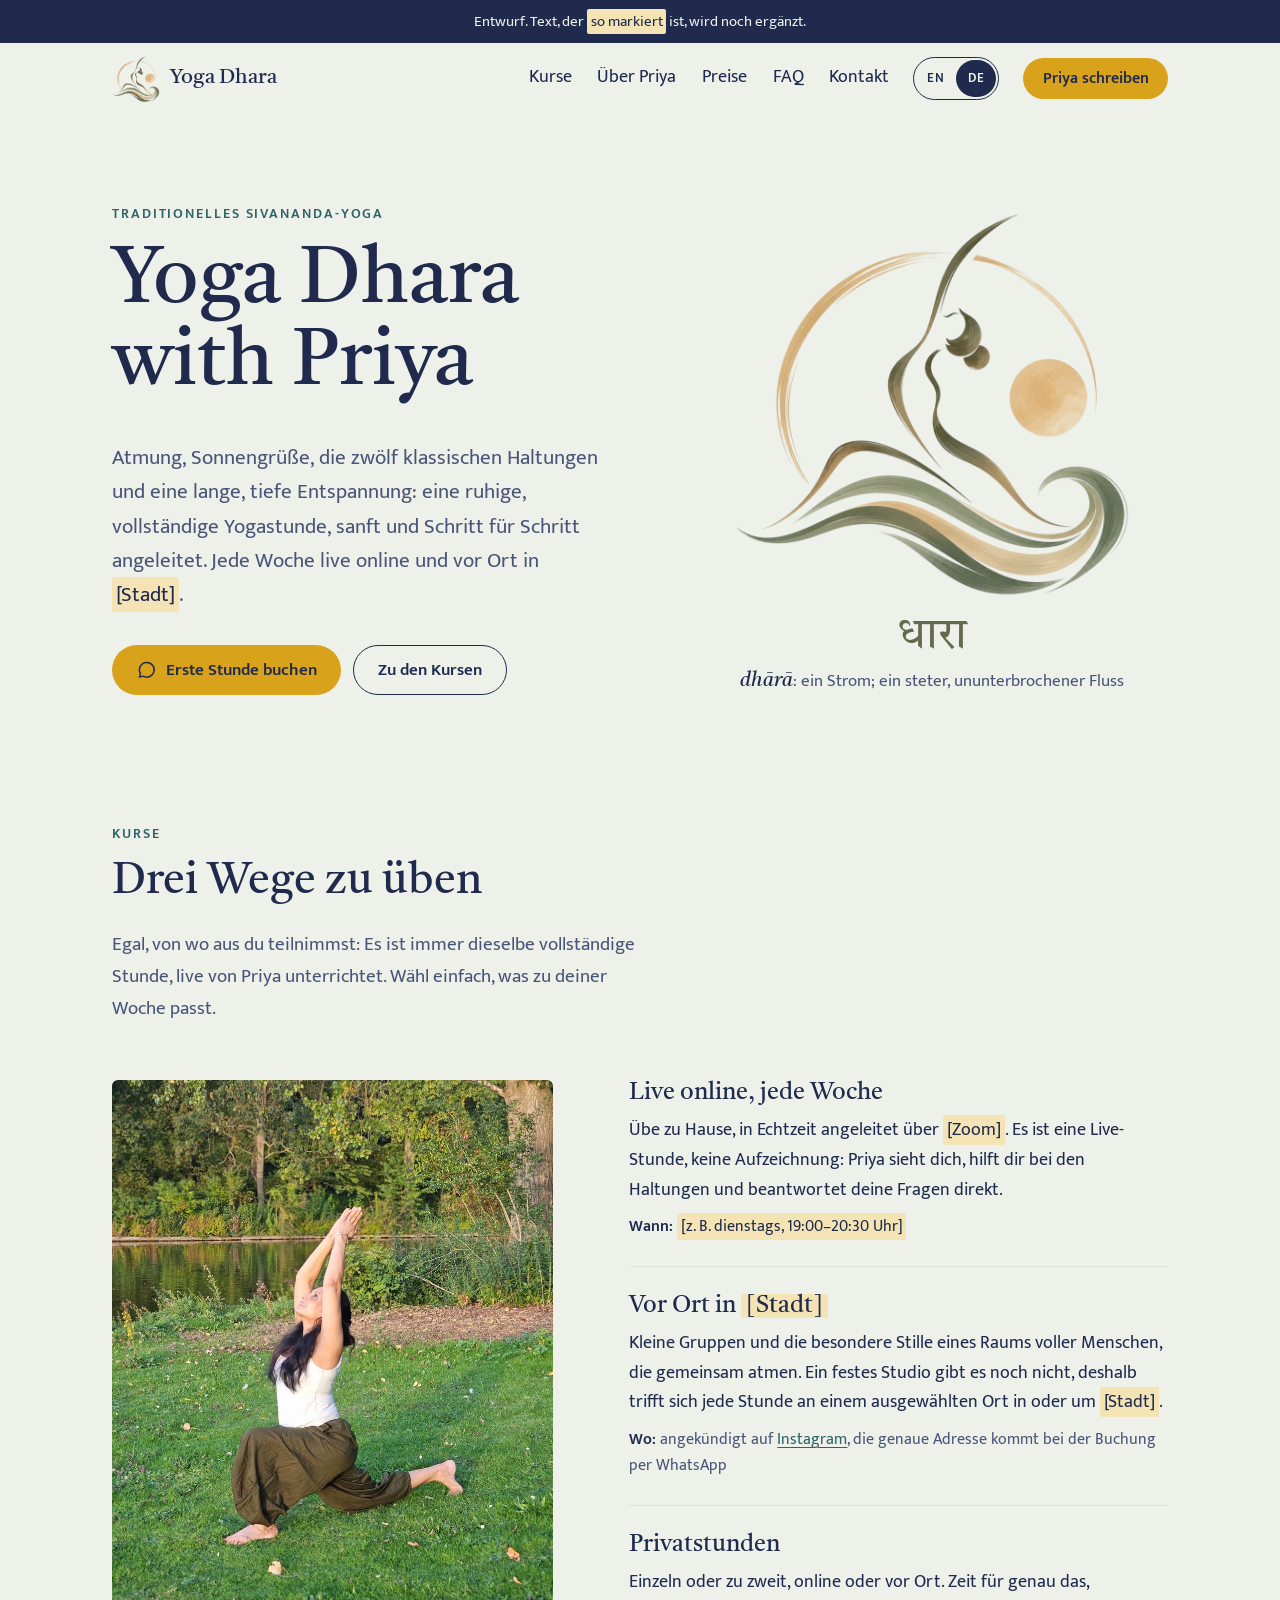
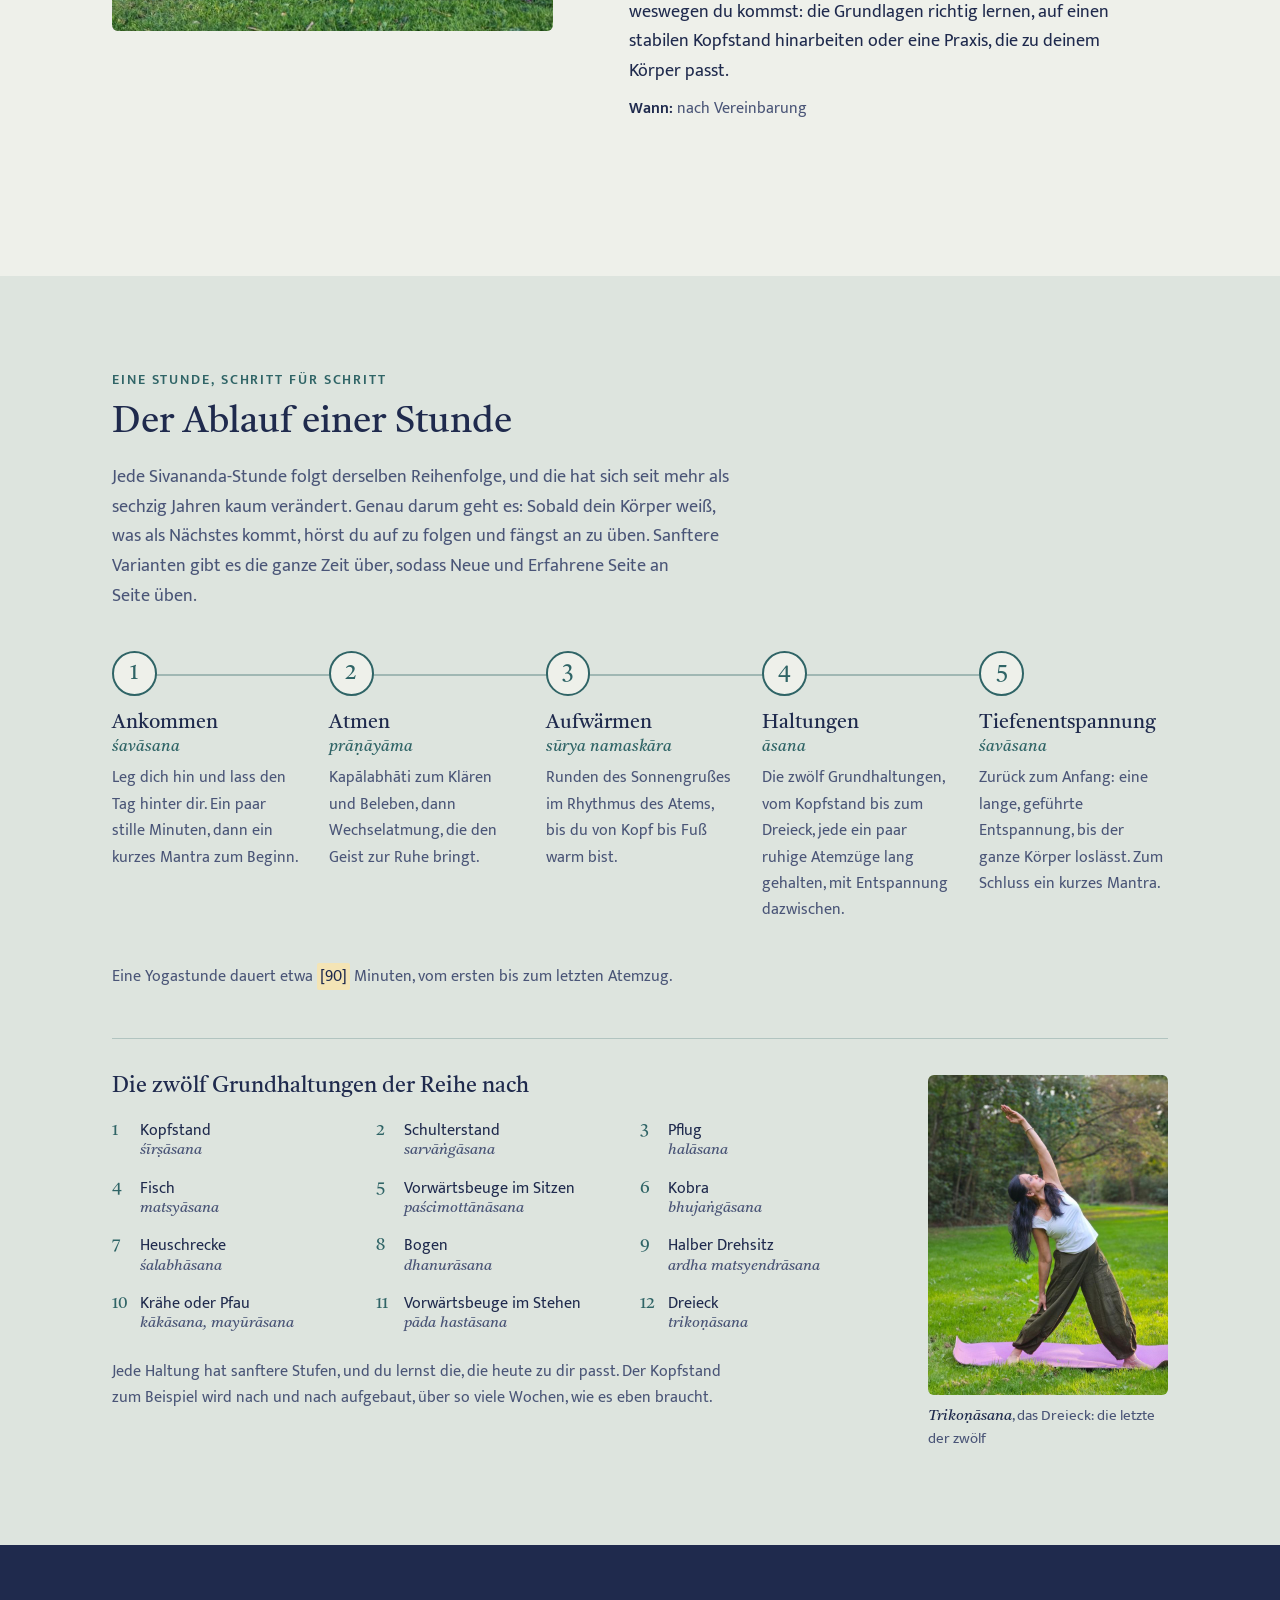
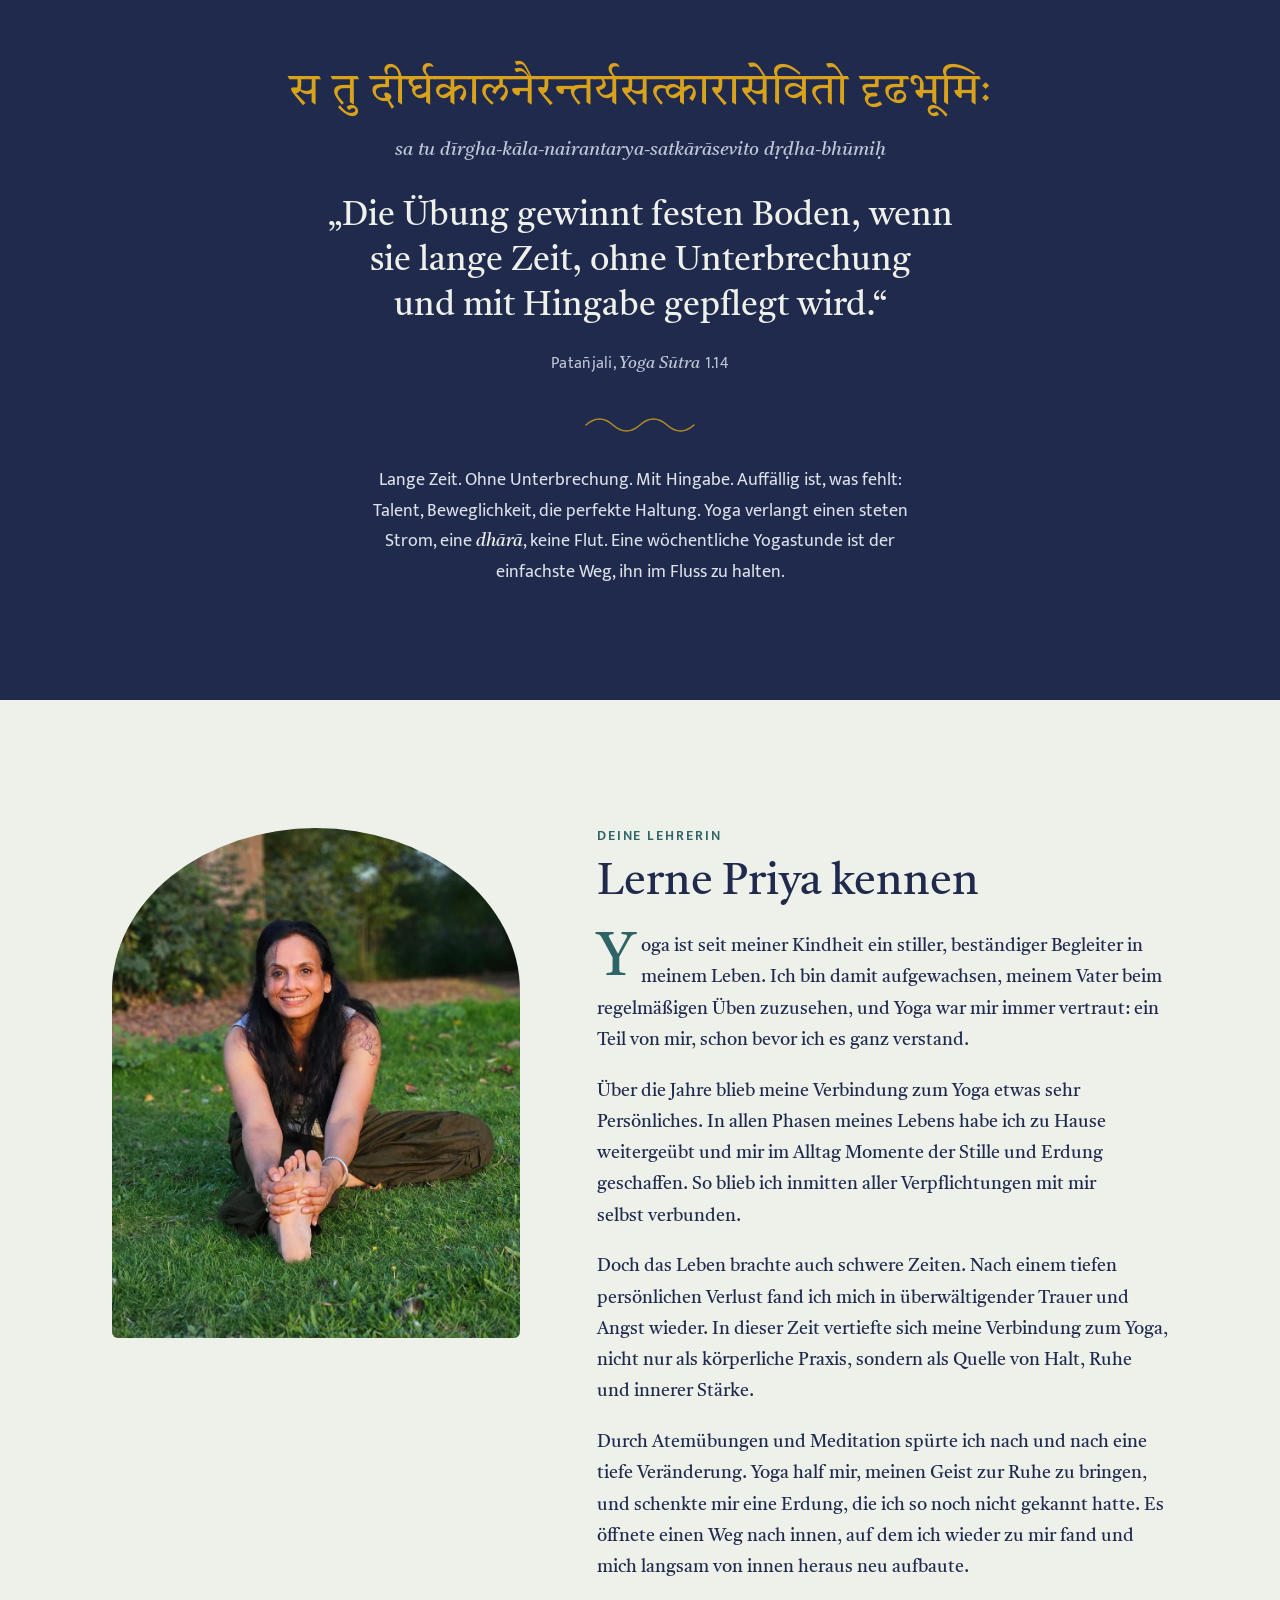
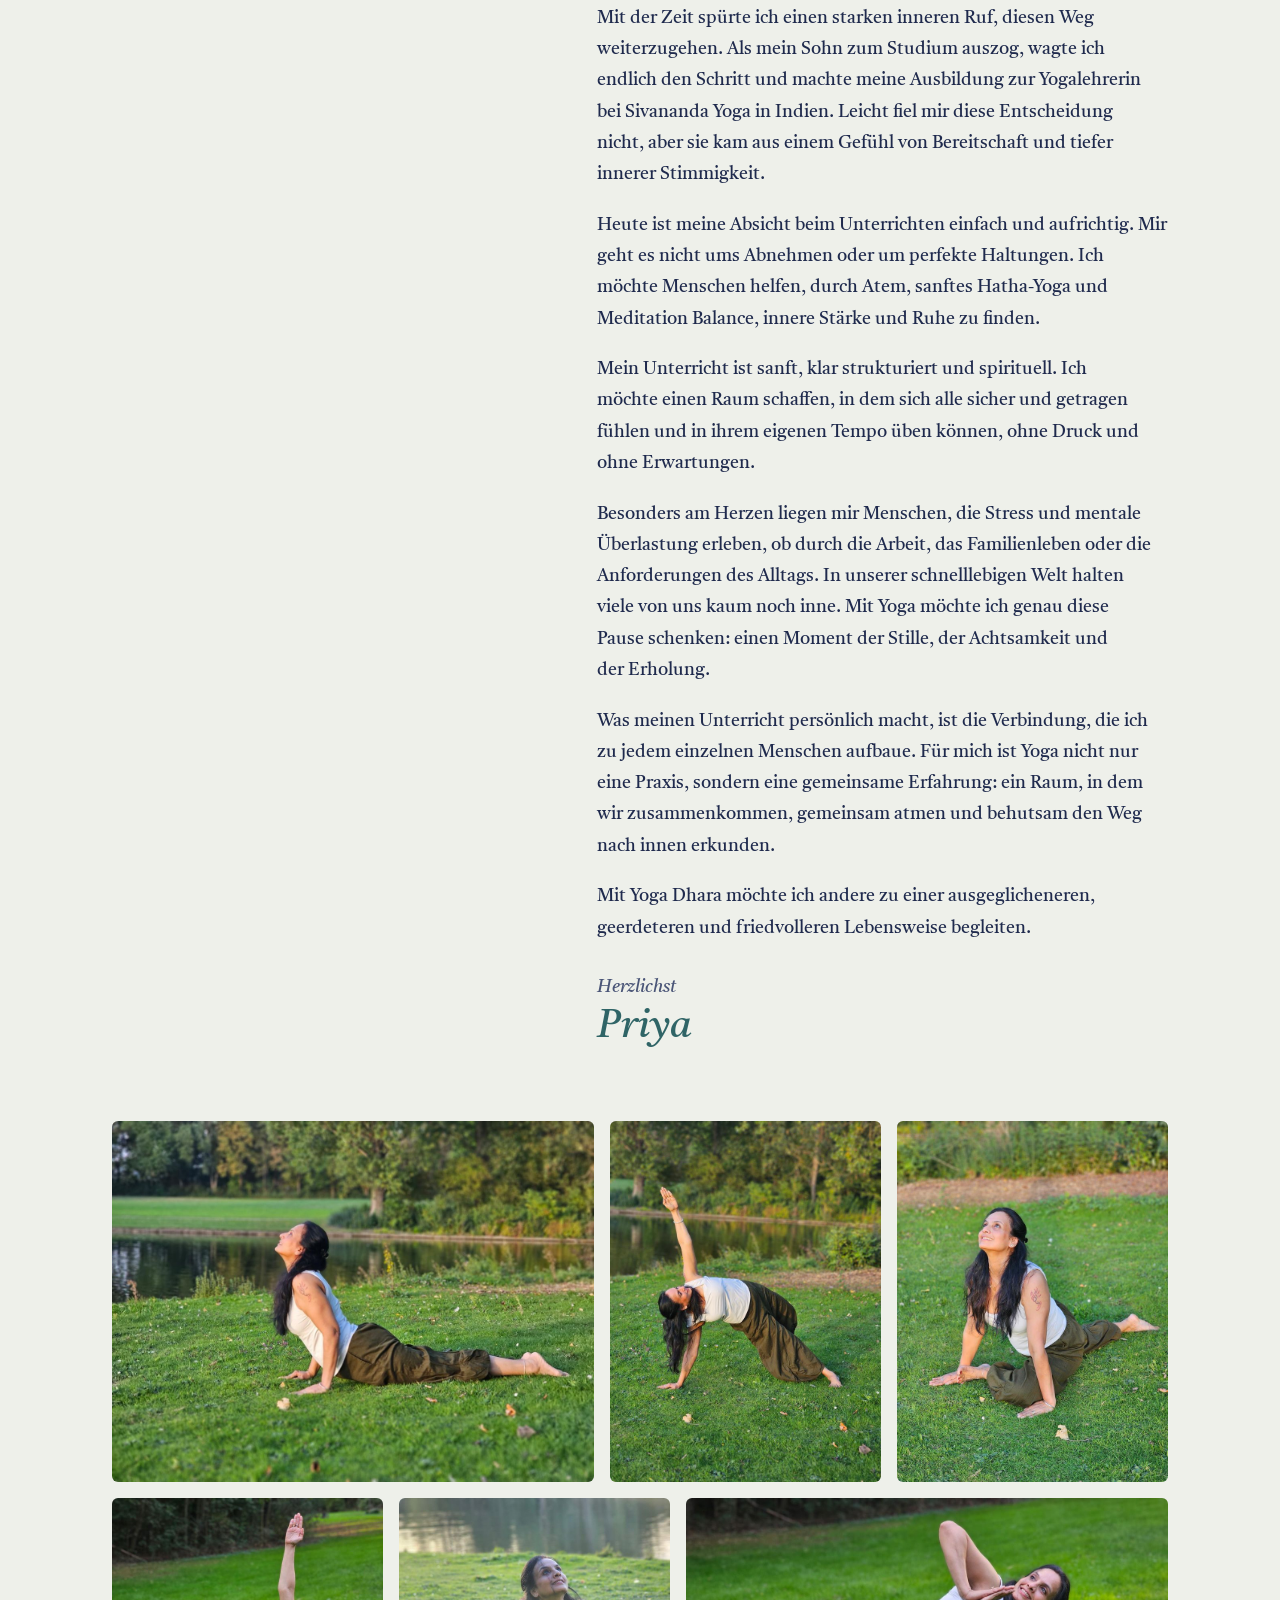
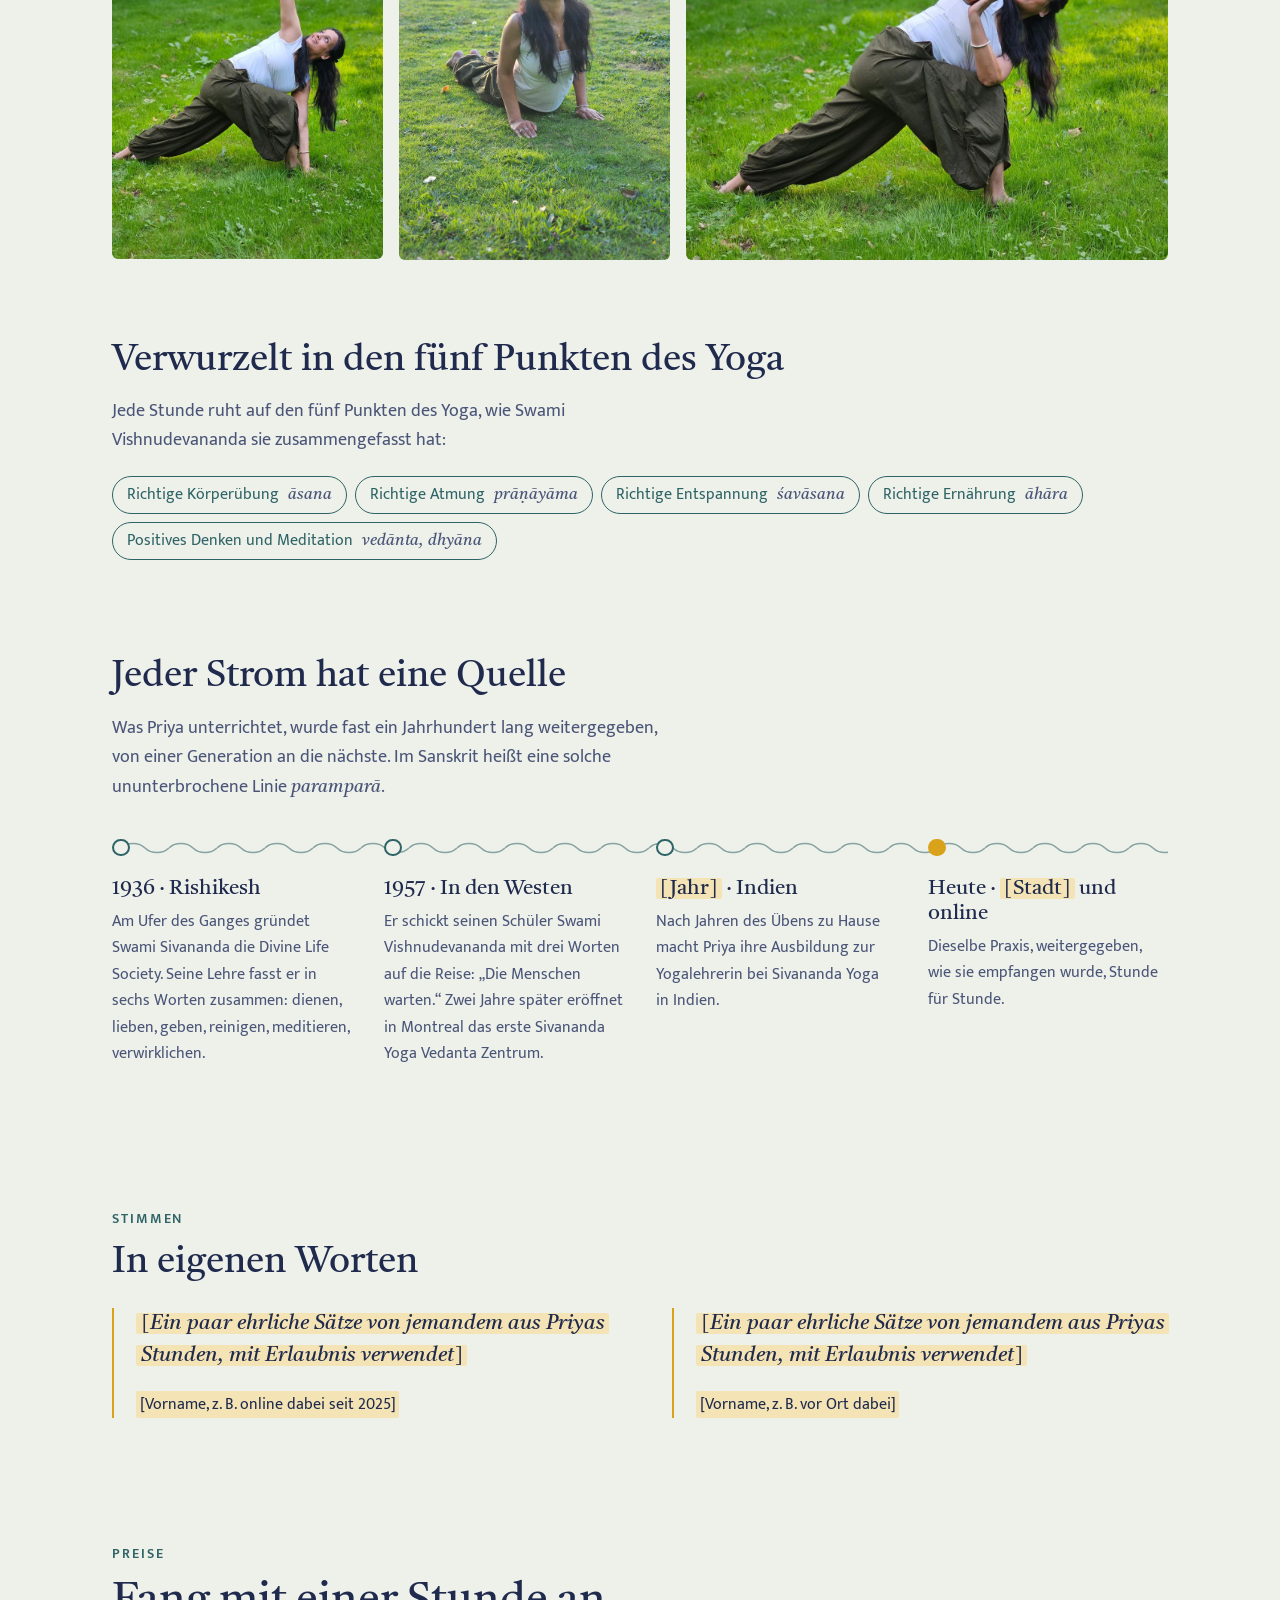
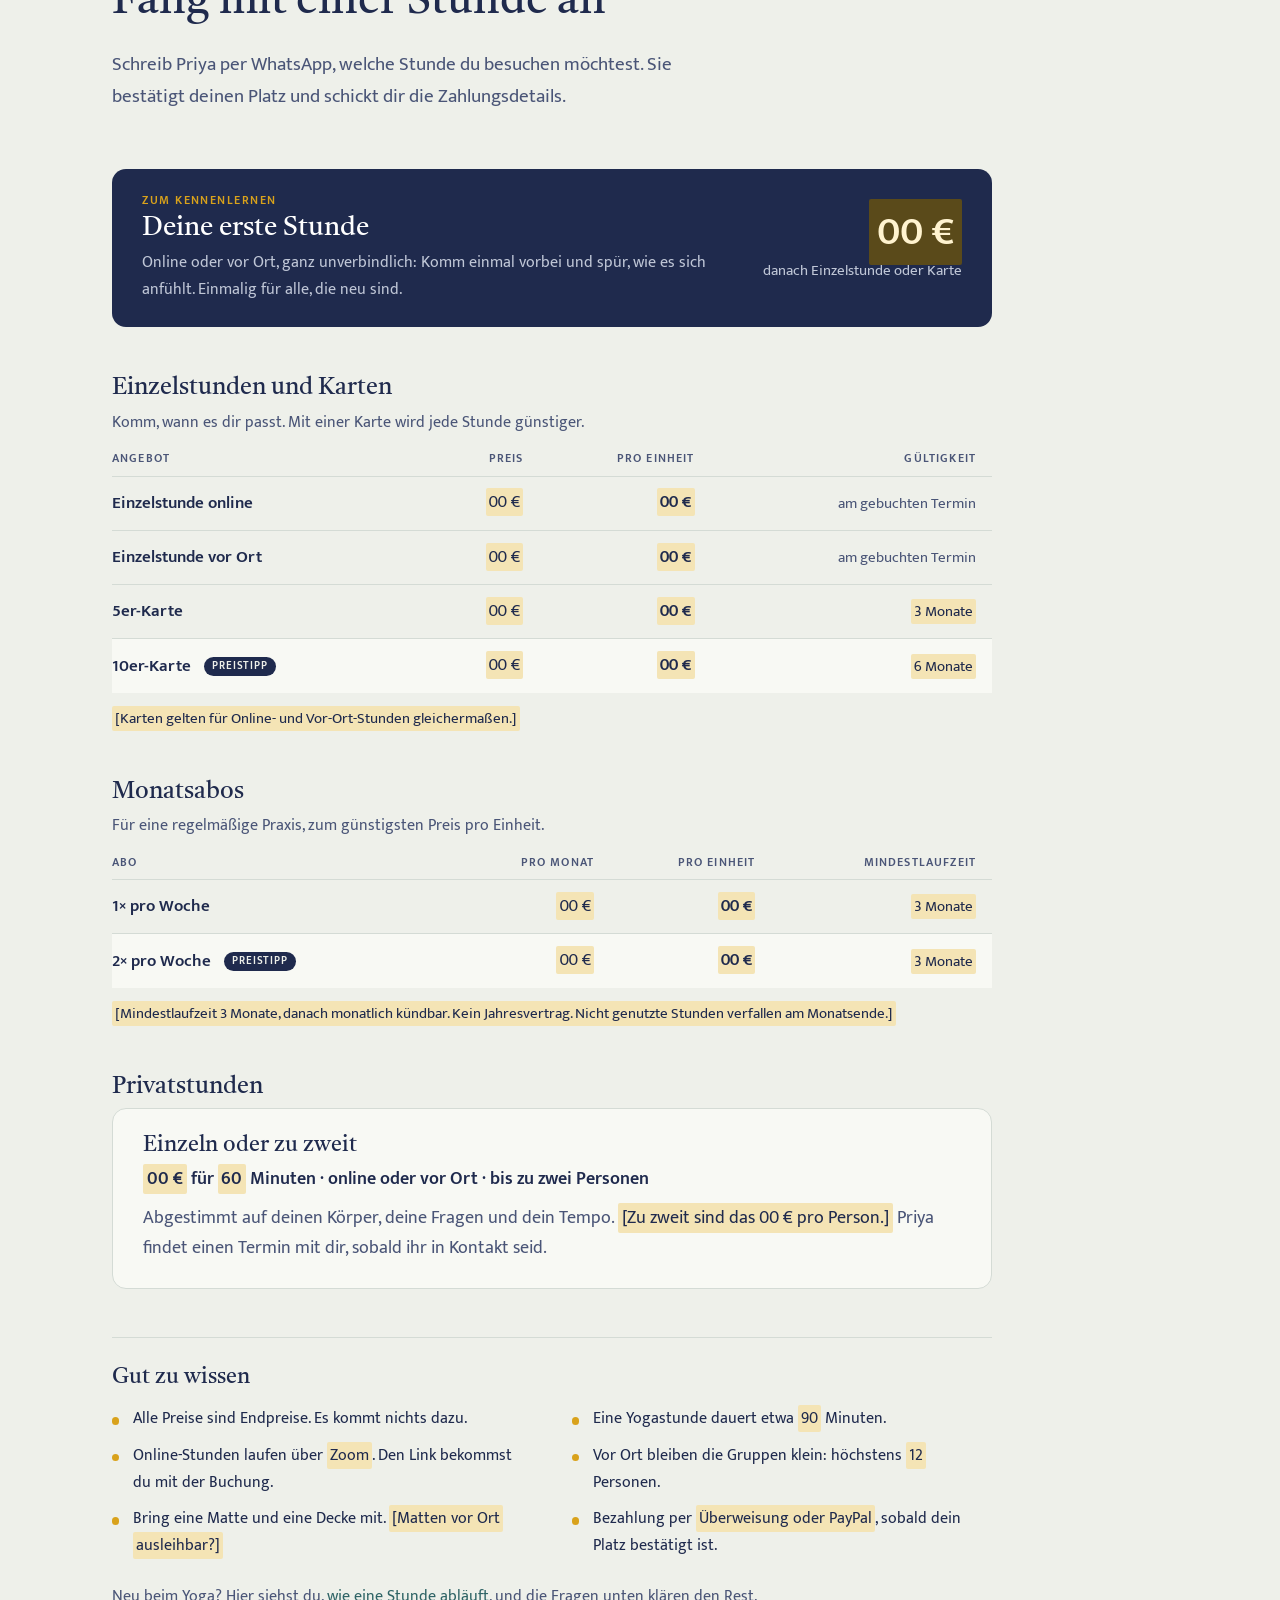
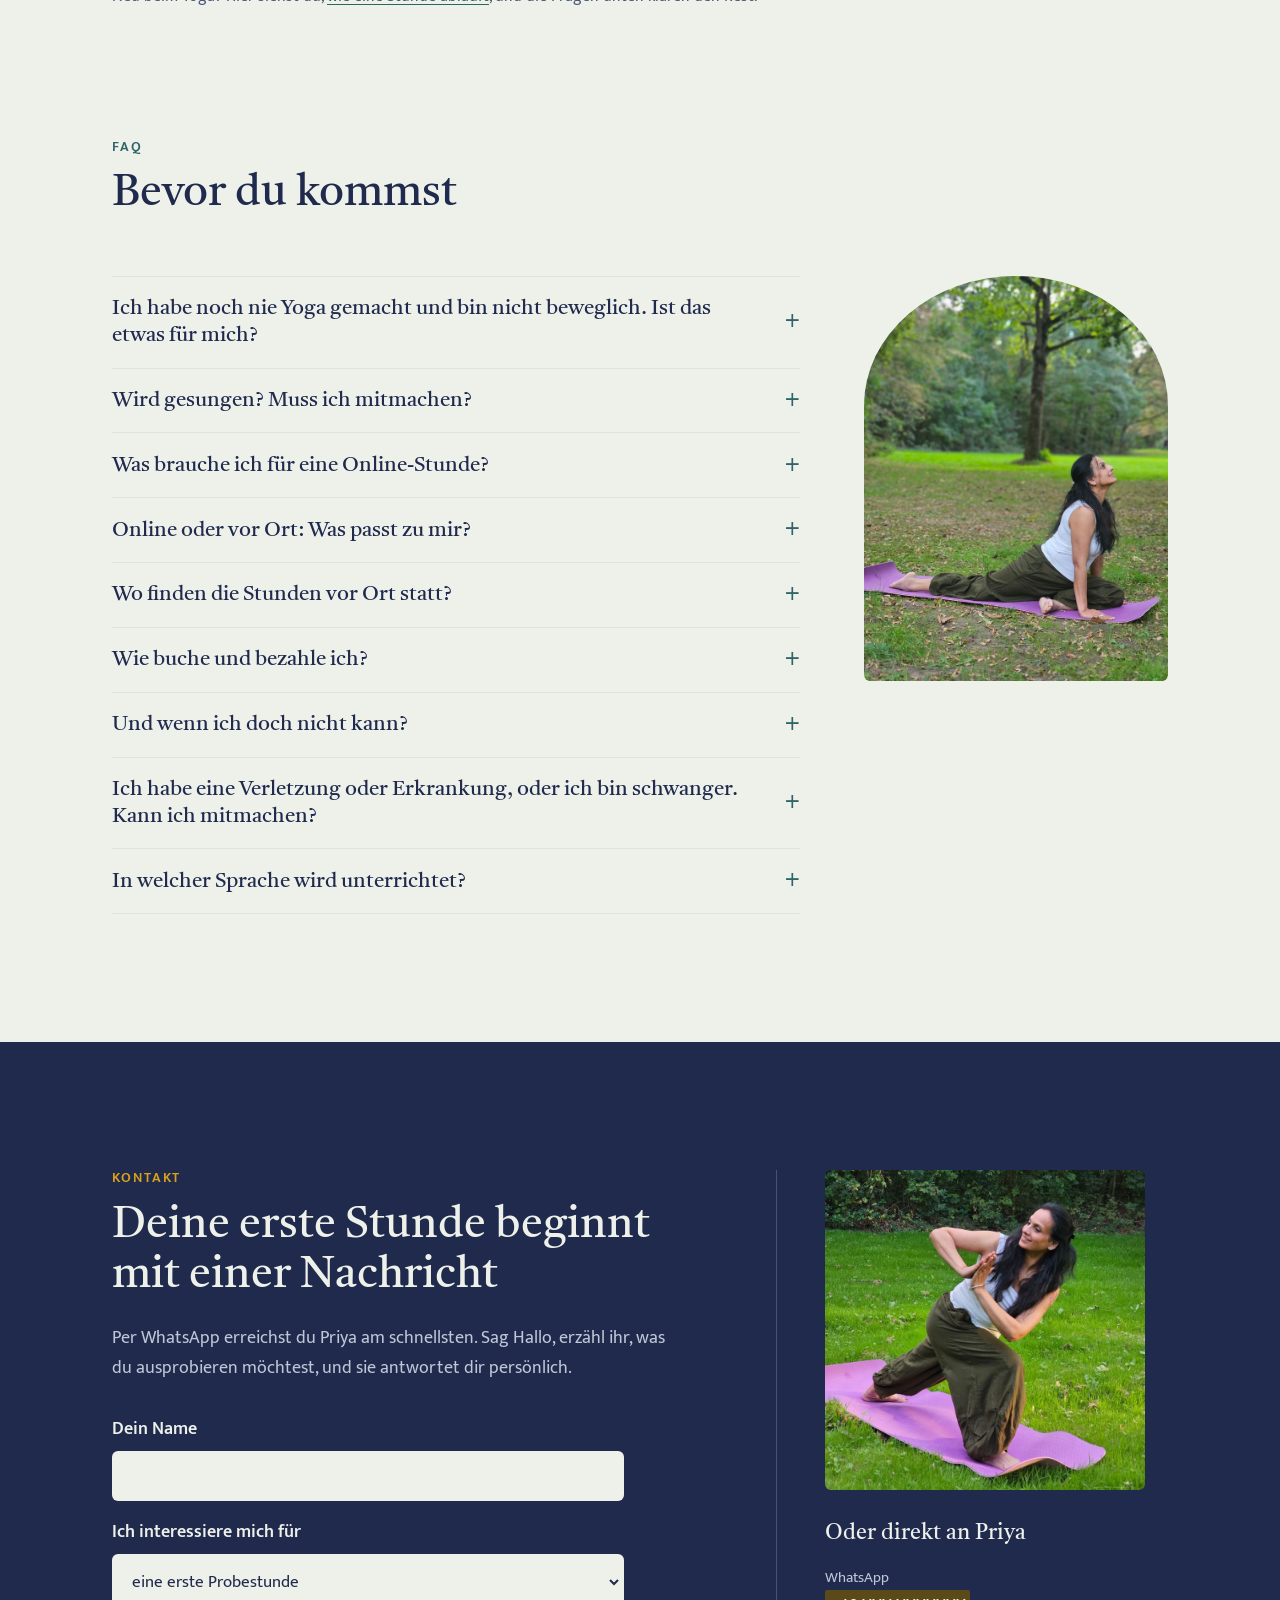
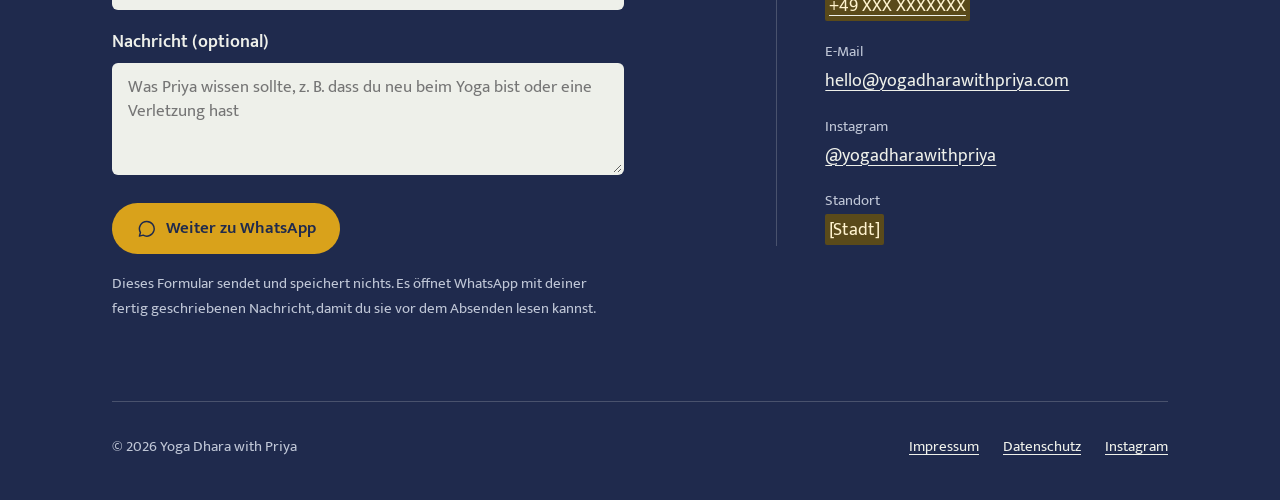
==== commit 0204dfe8: "Use Priya's logo across the site - Header: the logo replaces the placeholder sun-and-waves mark on  " ====
--- a/de/index.html
+++ b/de/index.html
@@ -8,7 +8,8 @@
   <meta name="robots" content="noindex">
   <meta name="description" content="Traditionelles Sivananda-Yoga mit Priya: eine ruhige, vollständige Yogastunde, sanft und Schritt für Schritt angeleitet. Jede Woche live online und vor Ort in Deutschland. Auch ohne Vorkenntnisse. Buchung per WhatsApp.">
   <meta name="theme-color" content="#EEF0EA">
-  <link rel="icon" href="../assets/img/favicon.svg" type="image/svg+xml">
+  <link rel="icon" type="image/png" sizes="32x32" href="../assets/img/favicon-32.png">
+  <link rel="icon" type="image/png" sizes="192x192" href="../assets/img/favicon-192.png">
   <link rel="apple-touch-icon" href="../assets/img/apple-touch-icon.png">
 
   <!-- Link previews (WhatsApp, Instagram, etc.). Switch both URLs to https://yogadharawithpriya.com/de/ once the domain is live. -->
@@ -45,7 +46,7 @@
 <header class="site-header">
   <div class="wrap header-inner">
     <a class="brand" href="#top" aria-label="Yoga Dhara with Priya, zurück nach oben">
-      <svg viewBox="0 0 40 40" aria-hidden="true"><circle cx="20" cy="13" r="6" fill="#D9A21B"/><path d="M4 27c6-6 10 6 16 0s10-6 16 0" fill="none" stroke="#1F2A4D" stroke-width="2.4" stroke-linecap="round"/><path d="M9 33.5c4-3.5 7 3.5 11 0s7-3.5 11 0" fill="none" stroke="#2F6466" stroke-width="1.8" stroke-linecap="round"/></svg>
+      <img class="brand-logo" src="../assets/img/logo-mark.png" width="48" height="48" alt="">
       Yoga Dhara
     </a>
     <button class="menu-toggle" type="button" aria-expanded="false" aria-controls="site-nav"><span class="menu-word">Menü</span><svg class="menu-x" viewBox="0 0 24 24" aria-hidden="true"><path d="M6 6l12 12M18 6L6 18"/></svg></button>
@@ -87,13 +88,12 @@
       <!-- Confirm with Priya: धारा (dhārā, stream/flow) vs धरा (dharā, earth).
            The copy across the whole site builds on "stream", so if this changes, change it everywhere together. -->
       <figure class="hero-mark">
-        <span class="dhara" lang="sa">धारा</span>
-        <svg class="flow" viewBox="0 0 260 70" aria-hidden="true">
-          <path class="stream" d="M6 34c26-22 46 22 72 0s46-22 72 0 46 22 72 0 30-16 32-14"/>
-          <path class="stream stream-2" d="M30 52c20-14 36 14 56 0s36-14 56 0 36 14 56 0"/>
-          <circle class="sun" cx="232" cy="12" r="8"/>
-        </svg>
-        <figcaption><i lang="sa-Latn">dhārā</i>: ein Strom; ein steter, ununterbrochener Fluss</figcaption>
+        <picture>
+          <source srcset="../assets/img/logo.webp" type="image/webp">
+          <img class="hero-logo" src="../assets/img/logo.png" width="840" height="840" fetchpriority="high"
+               alt="Das Logo von Yoga Dhara: eine Gestalt, die sich über fließenden Wellen nach oben streckt, neben einer aufgehenden Sonne">
+        </picture>
+        <figcaption><span class="dhara" lang="sa">धारा</span><span class="dhara-meaning"><i lang="sa-Latn">dhārā</i>: ein Strom; ein steter, ununterbrochener Fluss</span></figcaption>
       </figure>
     </div>
   </section>
--- a/assets/css/site.css
+++ b/assets/css/site.css
@@ -40,6 +40,7 @@
   --river: #2F6466;
   --turmeric: #D9A21B;
   --turmeric-pale: #F4E4B5;
+  --olive: #67694E;   /* the dark olive of the logo's brush strokes */
   --line: #D4DBD5;   /* price table rules and card borders */
   --soft: #F8F9F4;   /* highlighted price rows and boxes */
 
@@ -136,7 +137,7 @@
 .site-header.is-scrolled { border-bottom-color: var(--mist); }
 .header-inner { display: flex; align-items: center; gap: 1.5rem; min-height: 4.5rem; }
 .brand { display: inline-flex; align-items: center; gap: 0.6rem; color: var(--indigo); text-decoration: none; font: 400 1.3rem/1 var(--serif); margin-right: auto; }
-.brand svg { width: 2.1rem; height: 2.1rem; flex: none; }
+.brand img { width: 3rem; height: 3rem; flex: none; }
 .brand:hover { color: var(--indigo); }
 .nav ul { display: flex; gap: 1.6rem; }
 .nav a { color: var(--indigo); text-decoration: none; padding-block: 0.4rem; }
@@ -177,6 +178,7 @@
 /* Very small phones: show only the other language */
 @media (max-width: 23rem) {
   .brand { font-size: 1.15rem; }
+  .brand img { width: 2.3rem; height: 2.3rem; }
   .lang { padding: 0; }
   .lang [aria-current] { display: none; }
 }
@@ -189,28 +191,25 @@
 .lede { font-size: clamp(1.15rem, 1.7vw, 1.3rem); color: var(--indigo-soft); max-width: 31rem; }
 .actions { display: flex; flex-wrap: wrap; gap: 0.75rem; margin-top: 2rem; }
 
-.hero-mark { margin: 0; justify-self: center; text-align: center; color: var(--river); }
-.dhara { display: block; font-family: var(--serif); font-size: clamp(6.5rem, 17vw, 13.5rem); line-height: 1.1; }
-.flow { display: block; width: 100%; max-width: 26rem; height: auto; margin: -1.4rem auto 0; overflow: visible; }
-.flow .stream { fill: none; stroke: var(--river); stroke-width: 2; stroke-linecap: round; }
-.flow .stream-2 { stroke: var(--indigo-soft); stroke-width: 1.25; opacity: 0.55; }
-.flow .sun { fill: var(--turmeric); }
-.hero-mark figcaption { margin-top: 1rem; font-size: 1.05rem; color: var(--indigo-soft); }
+.hero-mark { margin: 0; justify-self: center; text-align: center; }
+.hero-logo { display: block; width: 100%; max-width: 25rem; height: auto; margin: 0 auto; }
+.hero-mark figcaption { display: flex; flex-direction: column; align-items: center; gap: 0.15rem; margin-top: 0.5rem; }
+.hero-mark .dhara { font: 400 2.75rem/1.15 var(--serif); color: var(--olive); }
+.hero-mark .dhara-meaning { font-size: 1.05rem; color: var(--indigo-soft); }
 .hero-mark figcaption i { font-family: var(--serif); font-size: 1.2em; color: var(--indigo); }
 
-/* The one orchestrated moment: the stream draws itself once, then the sun appears */
+/* The one orchestrated moment: the logo rises into view, then its name */
 @media (prefers-reduced-motion: no-preference) {
-  .flow .stream { stroke-dasharray: 520; stroke-dashoffset: 520; animation: draw 2.6s cubic-bezier(.45,.05,.35,1) 0.3s forwards; }
-  .flow .stream-2 { animation-delay: 0.6s; }
-  .flow .sun { opacity: 0; transform-origin: center; animation: rise 1.2s ease-out 2.2s forwards; }
-}
-@keyframes draw { to { stroke-dashoffset: 0; } }
-@keyframes rise { from { opacity: 0; transform: translateY(6px); } to { opacity: 1; transform: none; } }
+  .hero-logo { opacity: 0; animation: rise 1.4s ease-out 0.2s forwards; }
+  .hero-mark figcaption { opacity: 0; animation: rise 1.2s ease-out 1s forwards; }
+}
+@keyframes rise { from { opacity: 0; transform: translateY(8px); } to { opacity: 1; transform: none; } }
 
 @media (max-width: 52rem) {
   .hero-grid { grid-template-columns: 1fr; }
   .hero-mark { order: -1; justify-self: start; text-align: left; }
-  .flow { margin-left: 0; max-width: 18rem; }
+  .hero-logo { max-width: 12.5rem; margin: 0; }
+  .hero-mark figcaption { align-items: flex-start; }
 }
 
 /* Sections */
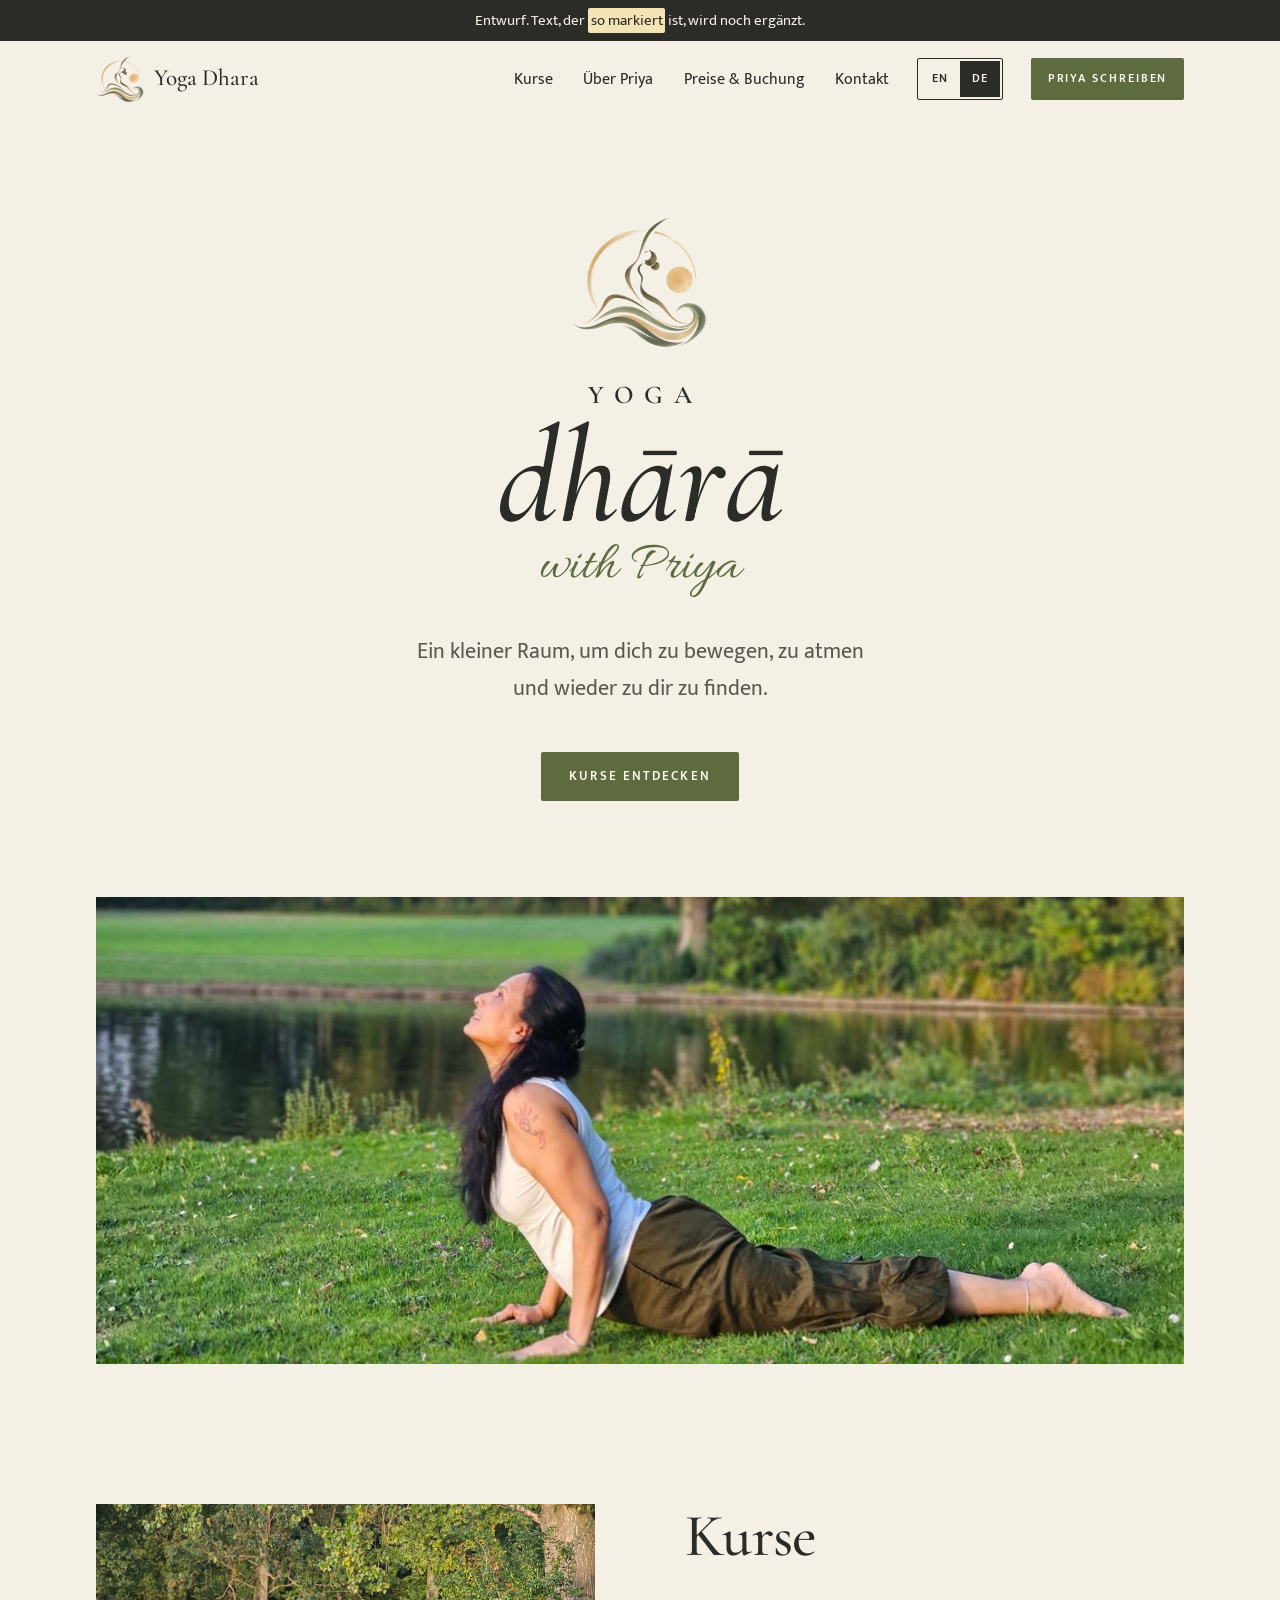
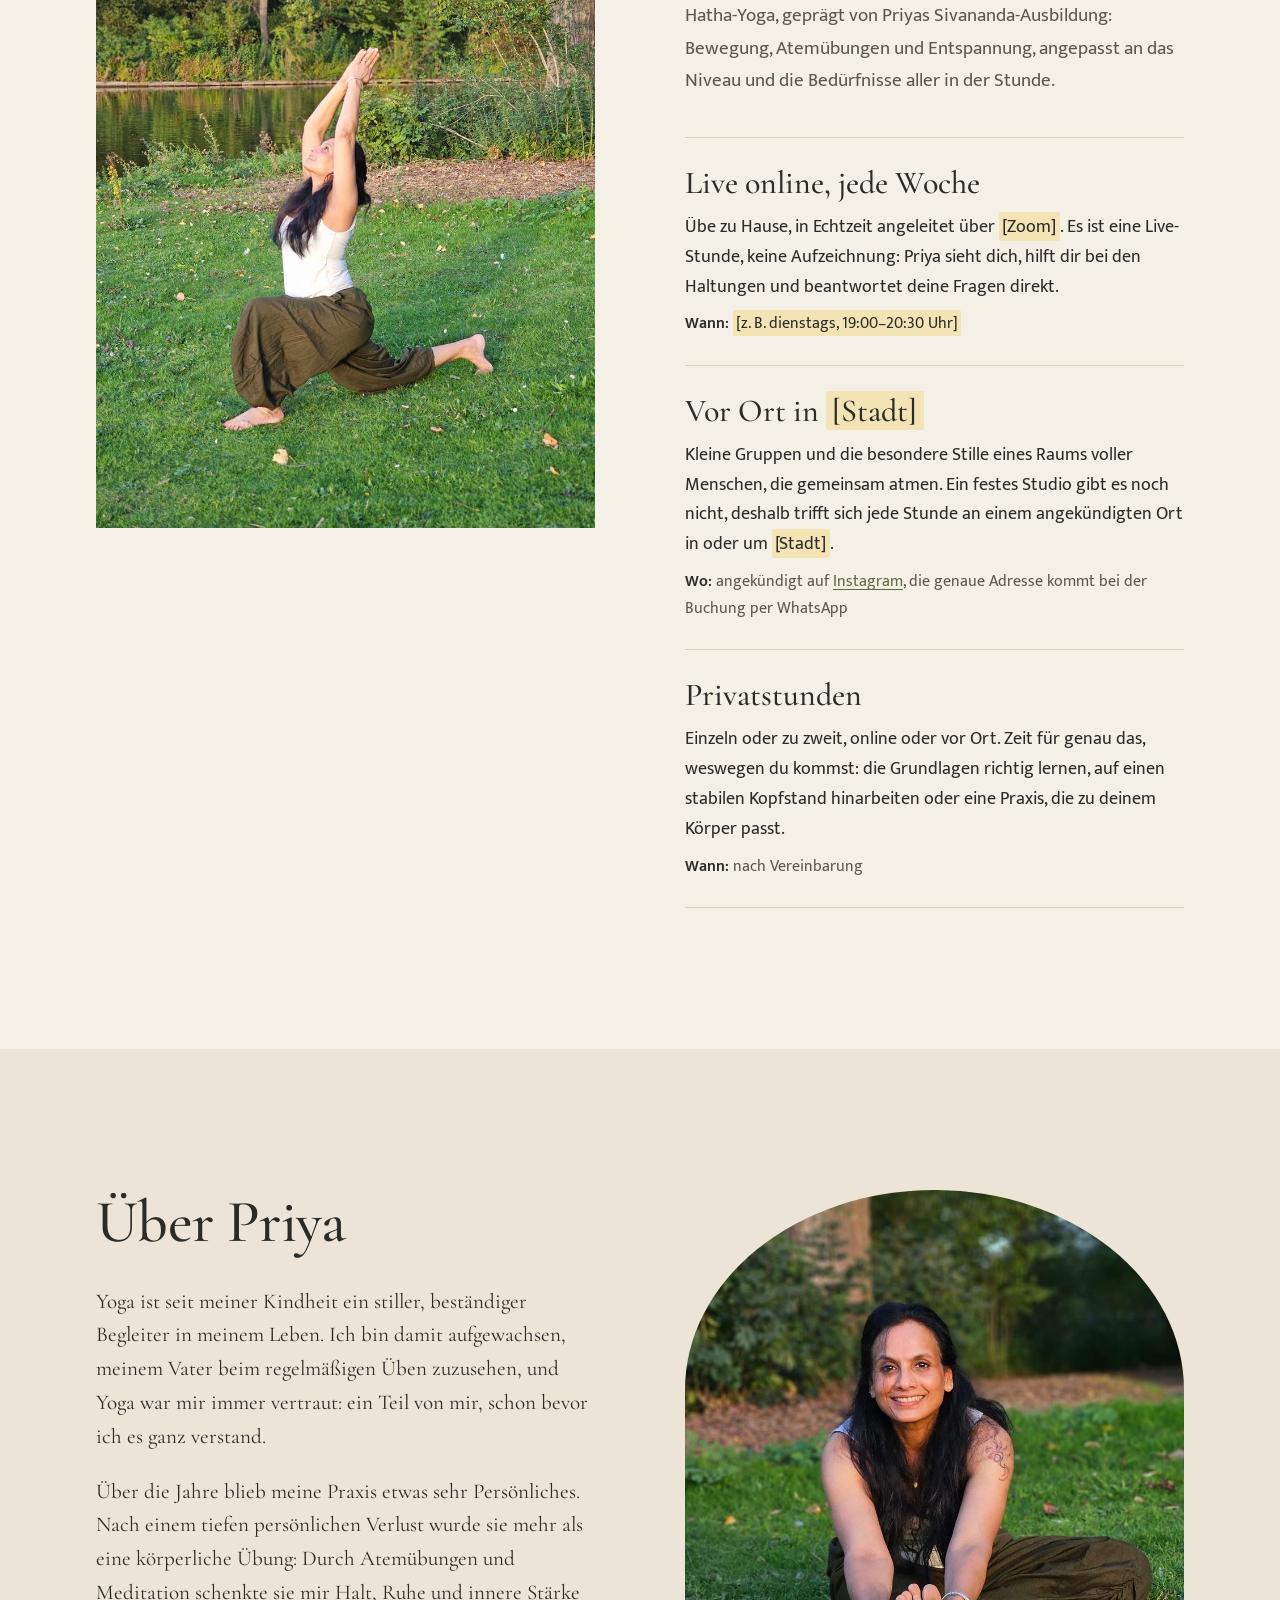
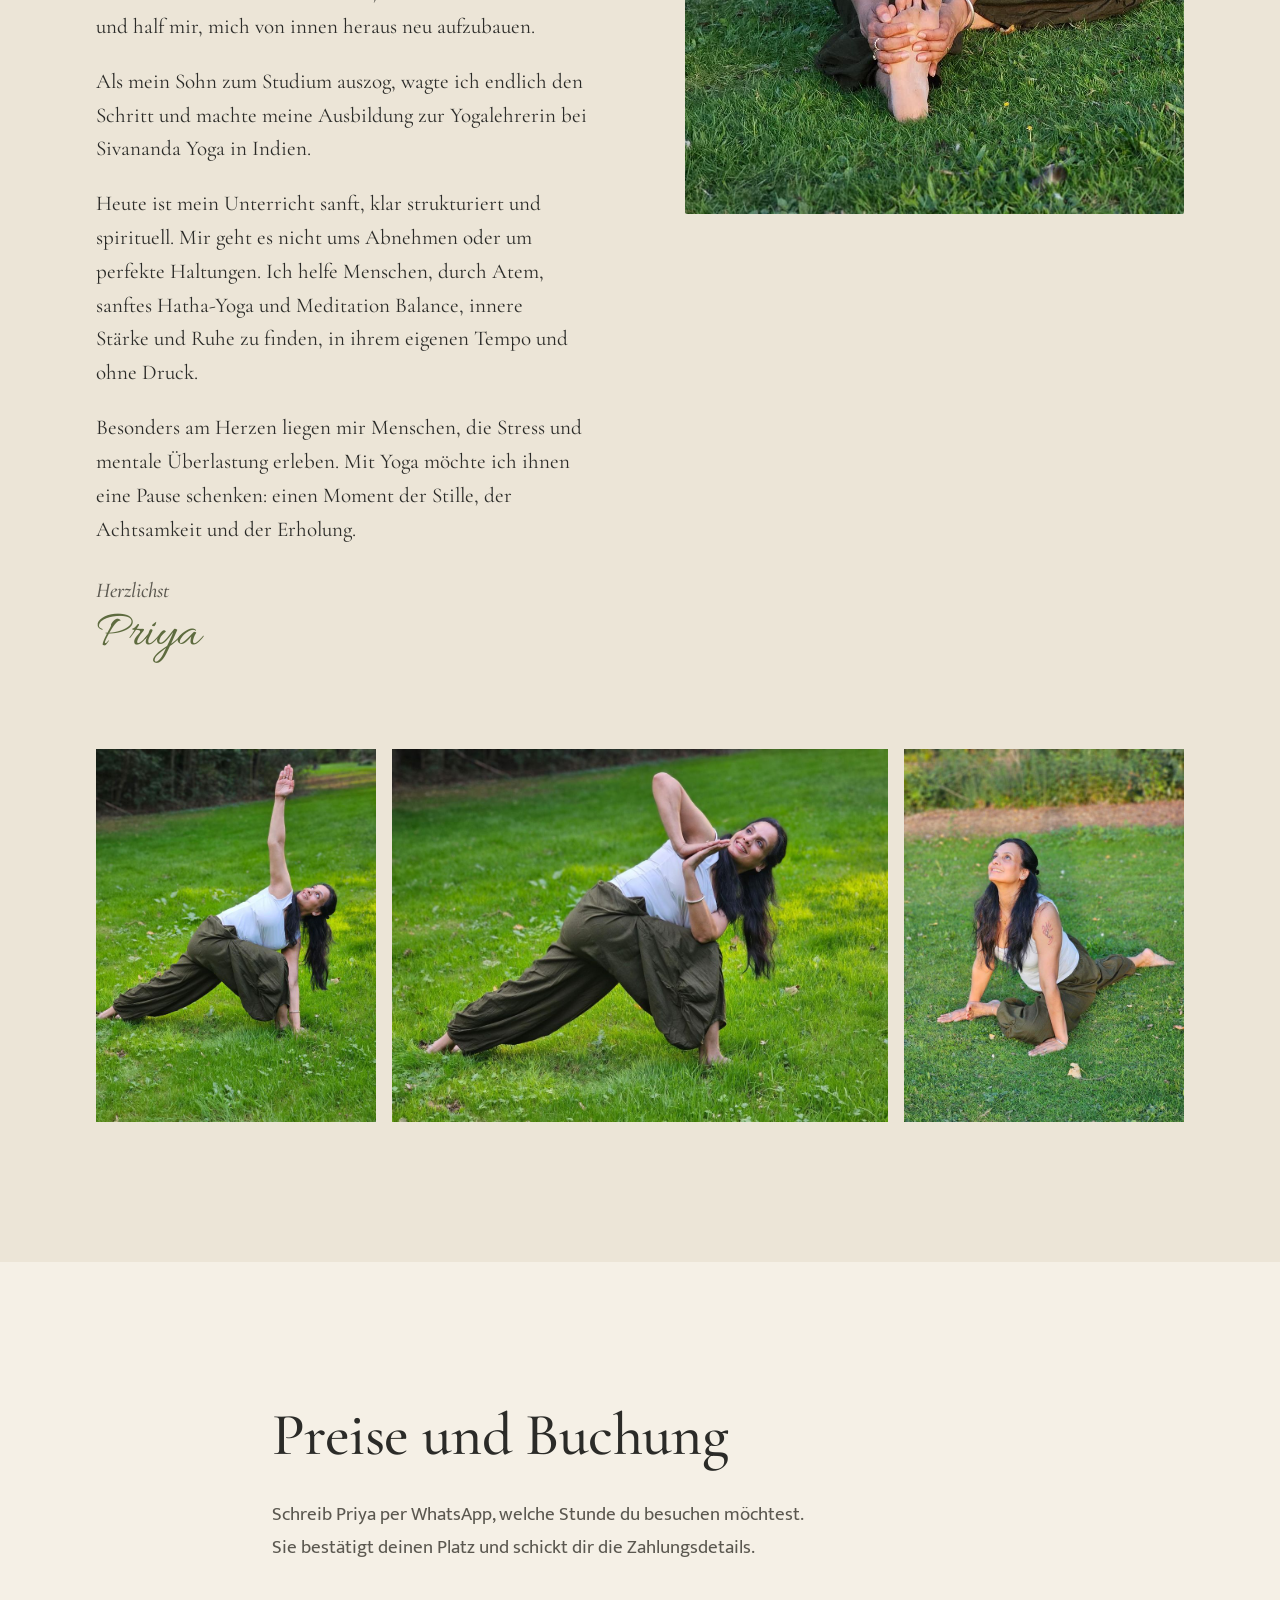
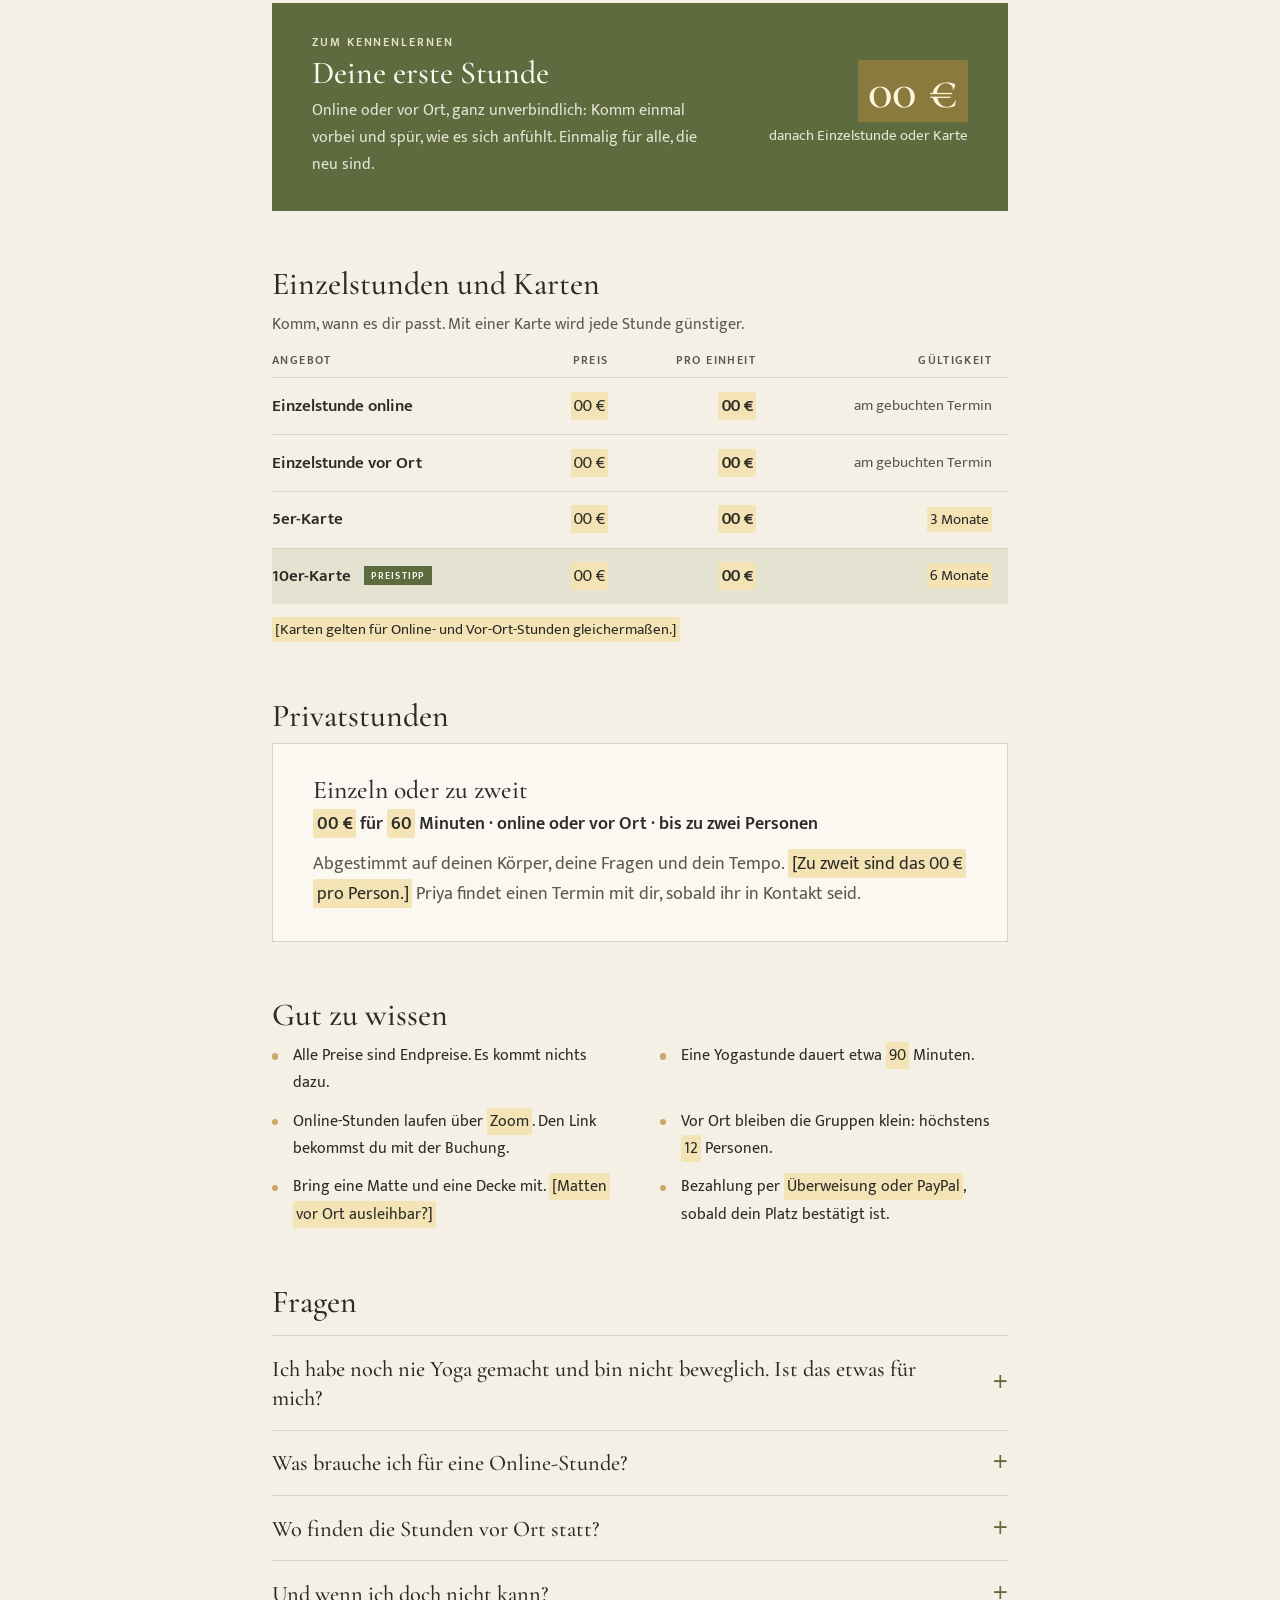
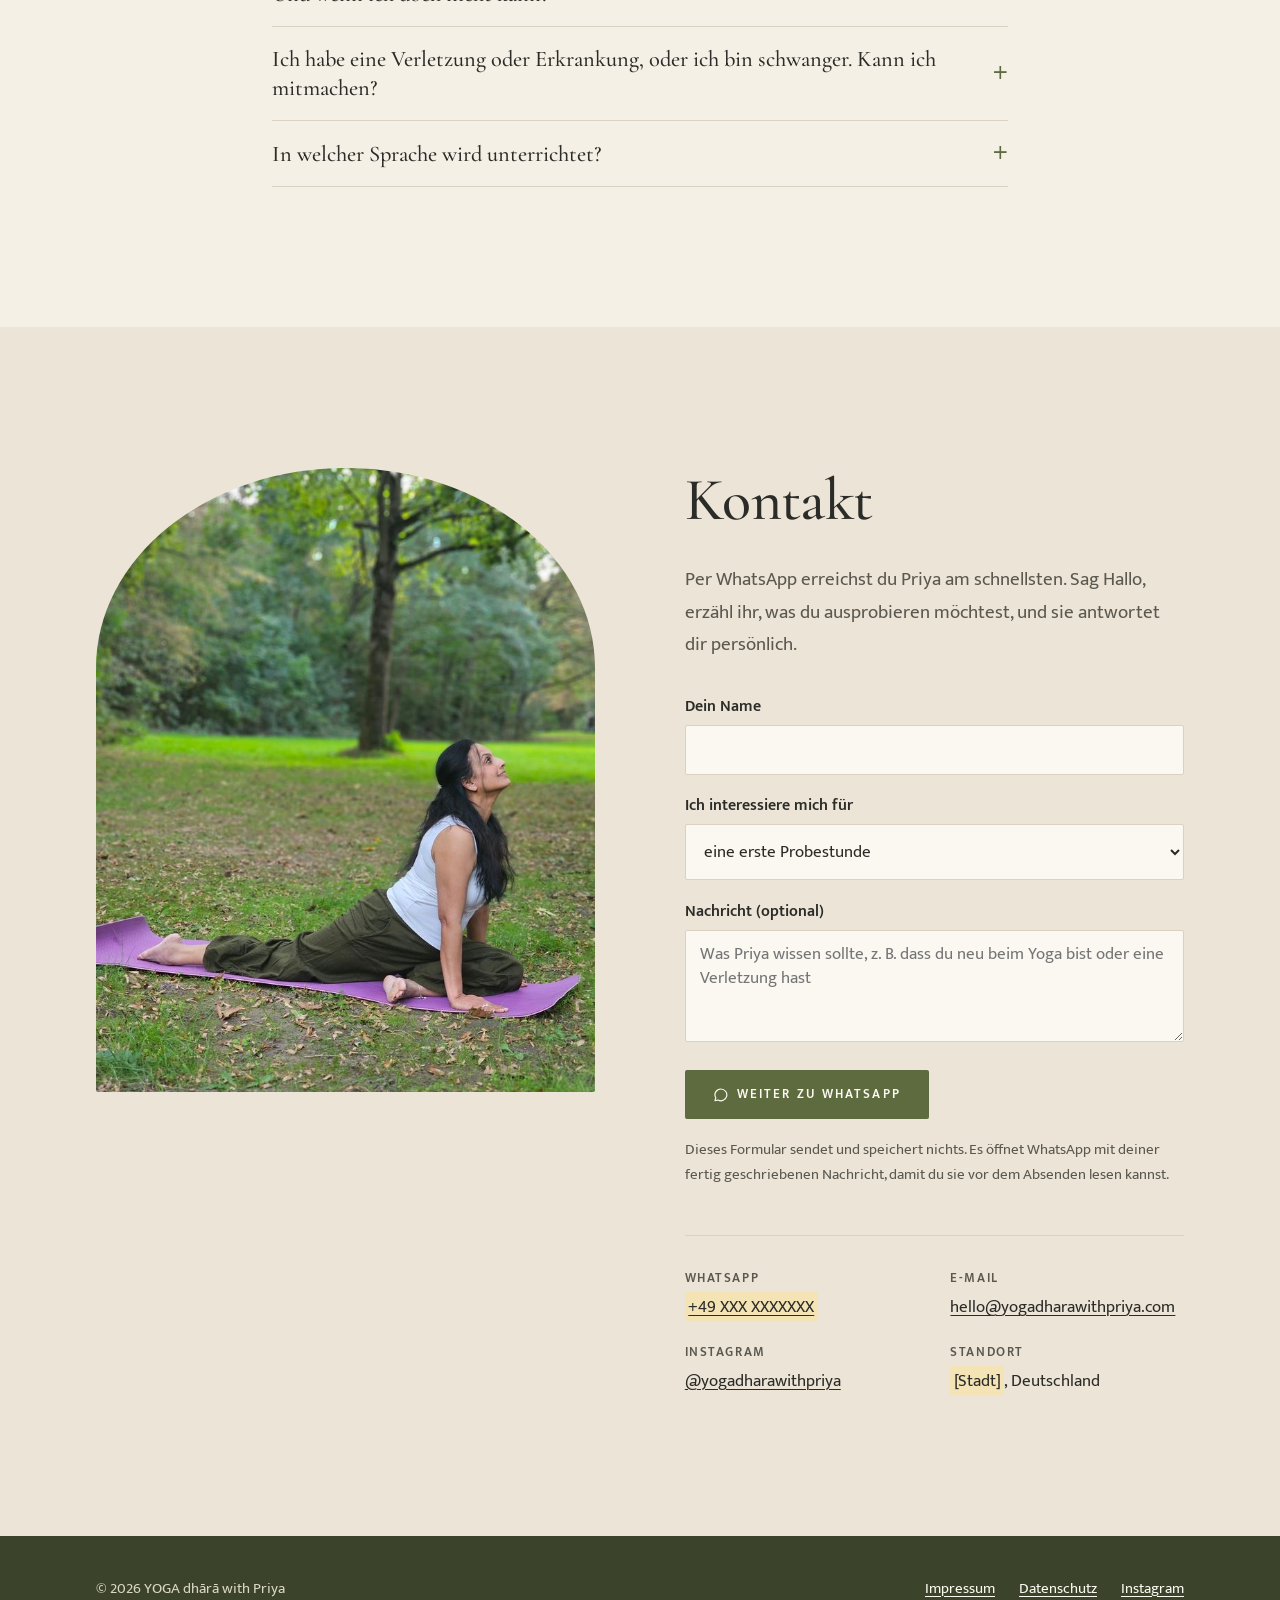
==== commit 4b514812: "Rework the site from Priya's feedback (wave 1) - New look: cream and olive palette, Cormorant and Al" ====
--- a/de/index.html
+++ b/de/index.html
@@ -3,25 +3,25 @@
 <head>
   <meta charset="utf-8">
   <meta name="viewport" content="width=device-width, initial-scale=1, viewport-fit=cover">
-  <title>Yoga Dhara with Priya · Sivananda-Yoga online &amp; in Deutschland</title>
+  <title>YOGA dhārā with Priya · Hatha-Yoga online und vor Ort in Deutschland</title>
   <!-- Draft: keeps search engines away until the placeholders are filled in. Delete this line at launch. -->
   <meta name="robots" content="noindex">
-  <meta name="description" content="Traditionelles Sivananda-Yoga mit Priya: eine ruhige, vollständige Yogastunde, sanft und Schritt für Schritt angeleitet. Jede Woche live online und vor Ort in Deutschland. Auch ohne Vorkenntnisse. Buchung per WhatsApp.">
-  <meta name="theme-color" content="#EEF0EA">
+  <meta name="description" content="Sanftes Hatha-Yoga mit Priya, geprägt von ihrer Sivananda-Ausbildung: Bewegung, Atemübungen und Entspannung, angepasst an dein Niveau. Live online und vor Ort in Deutschland. Buchung per WhatsApp.">
+  <meta name="theme-color" content="#F5F0E6">
   <link rel="icon" type="image/png" sizes="32x32" href="../assets/img/favicon-32.png">
   <link rel="icon" type="image/png" sizes="192x192" href="../assets/img/favicon-192.png">
   <link rel="apple-touch-icon" href="../assets/img/apple-touch-icon.png">
 
   <!-- Link previews (WhatsApp, Instagram, etc.). Switch both URLs to https://yogadharawithpriya.com/de/ once the domain is live. -->
   <meta property="og:type" content="website">
-  <meta property="og:site_name" content="Yoga Dhara with Priya">
-  <meta property="og:title" content="Yoga Dhara with Priya">
-  <meta property="og:description" content="Traditionelles Sivananda-Yoga, sanft und Schritt für Schritt angeleitet. Jede Woche live online und vor Ort in Deutschland.">
+  <meta property="og:site_name" content="YOGA dhārā with Priya">
+  <meta property="og:title" content="YOGA dhārā with Priya">
+  <meta property="og:description" content="Ein kleiner Raum, um dich zu bewegen, zu atmen und wieder zu dir zu finden. Hatha-Yoga, live online und vor Ort in Deutschland.">
   <meta property="og:url" content="https://priyagit-ar.github.io/yogadhara/de/">
   <meta property="og:image" content="https://priyagit-ar.github.io/yogadhara/assets/img/og-image-de.jpg">
   <meta property="og:image:width" content="1200">
   <meta property="og:image:height" content="630">
-  <meta property="og:image:alt" content="Yoga Dhara with Priya, mit dem Sanskrit-Wort dhārā, ein Strom, über einer fließenden Linie und einer aufgehenden Sonne">
+  <meta property="og:image:alt" content="Logo und Name von YOGA dhārā with Priya auf cremefarbenem Grund">
   <meta name="twitter:card" content="summary_large_image">
   <meta property="og:locale" content="de_DE">
   <meta property="og:locale:alternate" content="en_GB">
@@ -31,9 +31,9 @@
   <link rel="alternate" hreflang="de" href="https://priyagit-ar.github.io/yogadhara/de/">
   <link rel="alternate" hreflang="x-default" href="https://priyagit-ar.github.io/yogadhara/">
 
+  <link rel="preload" href="../assets/fonts/cormorant-italic-latin-ext.woff2" as="font" type="font/woff2" crossorigin>
+  <link rel="preload" href="../assets/fonts/cormorant-latin.woff2" as="font" type="font/woff2" crossorigin>
   <link rel="preload" href="../assets/fonts/mukta-400-latin.woff2" as="font" type="font/woff2" crossorigin>
-  <link rel="preload" href="../assets/fonts/tiro-latin.woff2" as="font" type="font/woff2" crossorigin>
-  <link rel="preload" href="../assets/fonts/tiro-devanagari.woff2" as="font" type="font/woff2" crossorigin>
   <link rel="stylesheet" href="../assets/css/site.css">
   <script src="../assets/js/site.js" defer></script>
 </head>
@@ -45,7 +45,7 @@
 
 <header class="site-header">
   <div class="wrap header-inner">
-    <a class="brand" href="#top" aria-label="Yoga Dhara with Priya, zurück nach oben">
+    <a class="brand" href="#top" aria-label="YOGA dhārā with Priya, zurück nach oben">
       <img class="brand-logo" src="../assets/img/logo-mark.png" width="48" height="48" alt="">
       Yoga Dhara
     </a>
@@ -54,8 +54,7 @@
       <ul>
         <li><a href="#classes">Kurse</a></li>
         <li><a href="#about">Über Priya</a></li>
-        <li><a href="#prices">Preise</a></li>
-        <li><a href="#faq">FAQ</a></li>
+        <li><a href="#prices">Preise &amp; Buchung</a></li>
         <li><a href="#contact">Kontakt</a></li>
       </ul>
     </nav>
@@ -69,48 +68,37 @@
 
 <main id="main">
 
-  <!-- HERO -->
+  <!-- OPENING -->
   <section class="hero" id="top">
-    <div class="wrap hero-grid">
+    <div class="wrap">
+      <picture>
+        <source srcset="../assets/img/logo.webp" type="image/webp">
+        <img class="hero-logo" src="../assets/img/logo.png" width="840" height="840" fetchpriority="high" alt="">
+      </picture>
+      <h1 class="wordmark">
+        <span class="wm-yoga">YOGA</span>
+        <span class="wm-dhara" lang="sa-Latn">dhārā</span>
+        <span class="wm-with" lang="en">with Priya</span>
+      </h1>
+      <p class="hero-line">Ein kleiner Raum, um dich zu bewegen, zu atmen und wieder zu dir zu finden.</p>
+      <a class="btn btn-primary" href="#classes">Kurse entdecken</a>
+    </div>
+  </section>
+
+  <div class="wrap photo-band">
+    <img src="../assets/img/practice-1.jpg" width="1200" height="900" alt="Priya in der Kobra auf der Wiese am Wasser, den Blick nach oben">
+  </div>
+
+  <!-- CLASSES -->
+  <section class="section" id="classes" aria-labelledby="classes-title">
+    <div class="wrap split">
+      <img class="split-photo" src="../assets/img/class.jpg" width="880" height="1100" loading="lazy"
+           alt="Priya in einem tiefen Ausfallschritt mit erhobenen Armen, auf der Wiese am Wasser">
       <div>
-        <p class="eyebrow">Traditionelles Sivananda-Yoga</p>
-        <h1 lang="en">Yoga Dhara<br>with Priya</h1>
-        <p class="lede">Atmung, Sonnengrüße, die zwölf klassischen Haltungen und eine lange, tiefe Entspannung: eine ruhige, vollständige Yogastunde, sanft und Schritt für Schritt angeleitet. Jede Woche live online und vor Ort in <mark class="todo">[Stadt]</mark>.</p>
-        <div class="actions" id="hero-actions">
-          <a class="btn btn-primary" href="https://wa.me/49XXXXXXXXXXX?text=Hallo%20Priya%2C%20ich%20habe%20Yoga%20Dhara%20online%20gefunden%20und%20m%C3%B6chte%20gern%20eine%20Stunde%20buchen." target="_blank" rel="noopener">
-            <svg viewBox="0 0 24 24" aria-hidden="true"><path d="M12 3a9 9 0 0 0-7.8 13.5L3 21l4.6-1.2A9 9 0 1 0 12 3z" fill="none" stroke="currentColor" stroke-width="1.8" stroke-linejoin="round"/></svg>
-            Erste Stunde buchen
-          </a>
-          <a class="btn btn-quiet" href="#classes">Zu den Kursen</a>
-        </div>
-      </div>
-
-      <!-- Confirm with Priya: धारा (dhārā, stream/flow) vs धरा (dharā, earth).
-           The copy across the whole site builds on "stream", so if this changes, change it everywhere together. -->
-      <figure class="hero-mark">
-        <picture>
-          <source srcset="../assets/img/logo.webp" type="image/webp">
-          <img class="hero-logo" src="../assets/img/logo.png" width="840" height="840" fetchpriority="high"
-               alt="Das Logo von Yoga Dhara: eine Gestalt, die sich über fließenden Wellen nach oben streckt, neben einer aufgehenden Sonne">
-        </picture>
-        <figcaption><span class="dhara" lang="sa">धारा</span><span class="dhara-meaning"><i lang="sa-Latn">dhārā</i>: ein Strom; ein steter, ununterbrochener Fluss</span></figcaption>
-      </figure>
-    </div>
-  </section>
-
-  <!-- CLASSES -->
-  <section class="section section-tight" id="classes" aria-labelledby="classes-title">
-    <div class="wrap">
-      <div class="section-head measure">
-        <p class="eyebrow">Kurse</p>
-        <h2 id="classes-title">Drei Wege zu üben</h2>
-        <p>Egal, von wo aus du teilnimmst: Es ist immer dieselbe vollständige Stunde, live von Priya unterrichtet. Wähl einfach, was zu deiner Woche passt.</p>
-      </div>
-
-      <div class="offer-grid">
-        <img class="offer-photo" src="../assets/img/class.jpg" width="880" height="1100" loading="lazy"
-             alt="Priya in einem tiefen Ausfallschritt mit erhobenen Armen, auf der Wiese am Wasser">
-        <div>
+        <h2 id="classes-title">Kurse</h2>
+        <p class="lede">Hatha-Yoga, geprägt von Priyas Sivananda-Ausbildung: Bewegung, Atemübungen und Entspannung, angepasst an das Niveau und die Bedürfnisse aller in der Stunde.</p>
+        <!-- Class options: Priya will edit these separately -->
+        <div class="offers">
           <article class="offer">
             <h3>Live online, jede Woche</h3>
             <p>Übe zu Hause, in Echtzeit angeleitet über <mark class="todo">[Zoom]</mark>. Es ist eine Live-Stunde, keine Aufzeichnung: Priya sieht dich, hilft dir bei den Haltungen und beantwortet deine Fragen direkt.</p>
@@ -118,7 +106,7 @@
           </article>
           <article class="offer">
             <h3>Vor Ort in <mark class="todo">[Stadt]</mark></h3>
-            <p>Kleine Gruppen und die besondere Stille eines Raums voller Menschen, die gemeinsam atmen. Ein festes Studio gibt es noch nicht, deshalb trifft sich jede Stunde an einem ausgewählten Ort in oder um <mark class="todo">[Stadt]</mark>.</p>
+            <p>Kleine Gruppen und die besondere Stille eines Raums voller Menschen, die gemeinsam atmen. Ein festes Studio gibt es noch nicht, deshalb trifft sich jede Stunde an einem angekündigten Ort in oder um <mark class="todo">[Stadt]</mark>.</p>
             <p class="when"><strong>Wo:</strong> angekündigt auf <a href="https://www.instagram.com/yogadharawithpriya/" target="_blank" rel="noopener">Instagram</a>, die genaue Adresse kommt bei der Buchung per WhatsApp</p>
           </article>
           <!-- Remove this block (and the private sessions price further down) if private sessions are not offered -->
@@ -132,163 +120,37 @@
     </div>
   </section>
 
-  <!-- THE SHAPE OF A CLASS -->
-  <section class="flowband" id="class-shape" aria-labelledby="flow-title">
-    <div class="wrap">
-      <p class="eyebrow">Eine Stunde, Schritt für Schritt</p>
-      <h2 id="flow-title">Der Ablauf einer Stunde</h2>
-      <p class="measure muted">Jede Sivananda-Stunde folgt derselben Reihenfolge, und die hat sich seit mehr als sechzig Jahren kaum verändert. Genau darum geht es: Sobald dein Körper weiß, was als Nächstes kommt, hörst du auf zu folgen und fängst an zu üben. Sanftere Varianten gibt es die ganze Zeit über, sodass Neue und Erfahrene Seite an Seite üben.</p>
-      <ol class="steps">
-        <li class="step"><h3>Ankommen <span class="skt" lang="sa-Latn">śavāsana</span></h3><p>Leg dich hin und lass den Tag hinter dir. Ein paar stille Minuten, dann ein kurzes Mantra zum Beginn.</p></li>
-        <li class="step"><h3>Atmen <span class="skt" lang="sa-Latn">prāṇāyāma</span></h3><p>Kapālabhāti zum Klären und Beleben, dann Wechselatmung, die den Geist zur Ruhe bringt.</p></li>
-        <li class="step"><h3>Aufwärmen <span class="skt" lang="sa-Latn">sūrya namaskāra</span></h3><p>Runden des Sonnengrußes im Rhythmus des Atems, bis du von Kopf bis Fuß warm bist.</p></li>
-        <li class="step"><h3>Haltungen <span class="skt" lang="sa-Latn">āsana</span></h3><p>Die zwölf Grundhaltungen, vom Kopfstand bis zum Dreieck, jede ein paar ruhige Atemzüge lang gehalten, mit Entspannung dazwischen.</p></li>
-        <li class="step"><h3>Tiefenentspannung <span class="skt" lang="sa-Latn">śavāsana</span></h3><p>Zurück zum Anfang: eine lange, geführte Entspannung, bis der ganze Körper loslässt. Zum Schluss ein kurzes Mantra.</p></li>
-      </ol>
-      <p class="flow-note">Eine Yogastunde dauert etwa <mark class="todo">[90]</mark> Minuten, vom ersten bis zum letzten Atemzug.</p>
-
-      <div class="twelve">
-        <div class="twelve-text">
-          <h3>Die zwölf Grundhaltungen der Reihe nach</h3>
-          <ol class="twelve-list">
-            <li><span>Kopfstand</span><i lang="sa-Latn">śīrṣāsana</i></li>
-            <li><span>Schulterstand</span><i lang="sa-Latn">sarvāṅgāsana</i></li>
-            <li><span>Pflug</span><i lang="sa-Latn">halāsana</i></li>
-            <li><span>Fisch</span><i lang="sa-Latn">matsyāsana</i></li>
-            <li><span>Vorwärtsbeuge im Sitzen</span><i lang="sa-Latn">paścimottānāsana</i></li>
-            <li><span>Kobra</span><i lang="sa-Latn">bhujaṅgāsana</i></li>
-            <li><span>Heuschrecke</span><i lang="sa-Latn">śalabhāsana</i></li>
-            <li><span>Bogen</span><i lang="sa-Latn">dhanurāsana</i></li>
-            <li><span>Halber Drehsitz</span><i lang="sa-Latn">ardha matsyendrāsana</i></li>
-            <li><span>Krähe oder Pfau</span><i lang="sa-Latn">kākāsana, mayūrāsana</i></li>
-            <li><span>Vorwärtsbeuge im Stehen</span><i lang="sa-Latn">pāda hastāsana</i></li>
-            <li><span>Dreieck</span><i lang="sa-Latn">trikoṇāsana</i></li>
-          </ol>
-          <p class="twelve-note">Jede Haltung hat sanftere Stufen, und du lernst die, die heute zu dir passt. Der Kopfstand zum Beispiel wird nach und nach aufgebaut, über so viele Wochen, wie es eben braucht.</p>
-        </div>
-        <figure class="twelve-photo">
-          <img src="../assets/img/triangle.jpg" width="720" height="960" loading="lazy" alt="Priya im Dreieck auf einer lila Matte, ein Arm über den Kopf gestreckt">
-          <figcaption><i lang="sa-Latn">Trikoṇāsana</i>, das Dreieck: die letzte der zwölf</figcaption>
-        </figure>
-      </div>
-    </div>
-  </section>
-
-  <!-- A VERSE FROM THE YOGA SUTRA -->
-  <section class="verse" aria-label="Ein Vers aus dem Yoga Sūtra">
-    <div class="wrap">
-      <figure>
-        <blockquote>
-          <p class="verse-deva" lang="sa">स तु दीर्घकाल<wbr>नैरन्तर्य<wbr>सत्कारासेवितो दृढभूमिः</p>
-          <p class="verse-iast" lang="sa-Latn">sa tu dīrgha-kāla-nairantarya-satkārāsevito dṛḍha-bhūmiḥ</p>
-          <p class="verse-en">„Die Übung gewinnt festen Boden, wenn sie lange Zeit, ohne Unterbrechung und mit Hingabe gepflegt wird.“</p>
-        </blockquote>
-        <figcaption>Patañjali, <cite>Yoga Sūtra</cite> 1.14</figcaption>
-      </figure>
-      <svg class="verse-wave" viewBox="0 0 112 16" aria-hidden="true"><path d="M2 8c9-8 18-8 27 0s18 8 27 0 18-8 27 0 18 8 27 0"/></svg>
-      <p class="verse-gloss">Lange Zeit. Ohne Unterbrechung. Mit Hingabe. Auffällig ist, was fehlt: Talent, Beweglichkeit, die perfekte Haltung. Yoga verlangt einen steten Strom, eine <i lang="sa-Latn">dhārā</i>, keine Flut. Eine wöchentliche Yogastunde ist der einfachste Weg, ihn im Fluss zu halten.</p>
-    </div>
-  </section>
-
   <!-- ABOUT PRIYA -->
-  <section class="section" id="about" aria-labelledby="about-title">
-    <div class="wrap">
-      <div class="about-grid">
-        <img class="portrait" src="../assets/img/priya.jpg" width="960" height="1200" loading="lazy"
-             alt="Priya sitzt lächelnd auf der Wiese und hält ihren Fuß in einer Vorbeuge">
-        <div class="about-text">
-          <p class="eyebrow">Deine Lehrerin</p>
-          <h2 id="about-title">Lerne Priya kennen</h2>
-          <!-- Priya's own words, lightly edited -->
-          <div class="letter">
-            <p>Yoga ist seit meiner Kindheit ein stiller, beständiger Begleiter in meinem Leben. Ich bin damit aufgewachsen, meinem Vater beim regelmäßigen Üben zuzusehen, und Yoga war mir immer vertraut: ein Teil von mir, schon bevor ich es ganz verstand.</p>
-            <p>Über die Jahre blieb meine Verbindung zum Yoga etwas sehr Persönliches. In allen Phasen meines Lebens habe ich zu Hause weitergeübt und mir im Alltag Momente der Stille und Erdung geschaffen. So blieb ich inmitten aller Verpflichtungen mit mir selbst verbunden.</p>
-            <p>Doch das Leben brachte auch schwere Zeiten. Nach einem tiefen persönlichen Verlust fand ich mich in überwältigender Trauer und Angst wieder. In dieser Zeit vertiefte sich meine Verbindung zum Yoga, nicht nur als körperliche Praxis, sondern als Quelle von Halt, Ruhe und innerer Stärke.</p>
-            <p>Durch Atemübungen und Meditation spürte ich nach und nach eine tiefe Veränderung. Yoga half mir, meinen Geist zur Ruhe zu bringen, und schenkte mir eine Erdung, die ich so noch nicht gekannt hatte. Es öffnete einen Weg nach innen, auf dem ich wieder zu mir fand und mich langsam von innen heraus neu aufbaute.</p>
-            <p>Mit der Zeit spürte ich einen starken inneren Ruf, diesen Weg weiterzugehen. Als mein Sohn zum Studium auszog, wagte ich endlich den Schritt und machte meine Ausbildung zur Yogalehrerin bei Sivananda Yoga in Indien. Leicht fiel mir diese Entscheidung nicht, aber sie kam aus einem Gefühl von Bereitschaft und tiefer innerer Stimmigkeit.</p>
-            <p>Heute ist meine Absicht beim Unterrichten einfach und aufrichtig. Mir geht es nicht ums Abnehmen oder um perfekte Haltungen. Ich möchte Menschen helfen, durch Atem, sanftes Hatha-Yoga und Meditation Balance, innere Stärke und Ruhe zu finden.</p>
-            <p>Mein Unterricht ist sanft, klar strukturiert und spirituell. Ich möchte einen Raum schaffen, in dem sich alle sicher und getragen fühlen und in ihrem eigenen Tempo üben können, ohne Druck und ohne Erwartungen.</p>
-            <p>Besonders am Herzen liegen mir Menschen, die Stress und mentale Überlastung erleben, ob durch die Arbeit, das Familienleben oder die Anforderungen des Alltags. In unserer schnelllebigen Welt halten viele von uns kaum noch inne. Mit Yoga möchte ich genau diese Pause schenken: einen Moment der Stille, der Achtsamkeit und der Erholung.</p>
-            <p>Was meinen Unterricht persönlich macht, ist die Verbindung, die ich zu jedem einzelnen Menschen aufbaue. Für mich ist Yoga nicht nur eine Praxis, sondern eine gemeinsame Erfahrung: ein Raum, in dem wir zusammenkommen, gemeinsam atmen und behutsam den Weg nach innen erkunden.</p>
-            <p>Mit Yoga Dhara möchte ich andere zu einer ausgeglicheneren, geerdeteren und friedvolleren Lebensweise begleiten.</p>
-            <p class="signoff">Herzlichst<span class="signature">Priya</span></p>
-          </div>
-        </div>
-      </div>
-
-      <div class="practice">
-        <img class="wide" src="../assets/img/practice-1.jpg" width="1200" height="900" loading="lazy" alt="Priya in der Kobra auf der Wiese am Wasser, den Blick nach oben">
-        <img class="tall" src="../assets/img/practice-2.jpg" width="720" height="960" loading="lazy" alt="Priya im seitlichen Stütz, einen Arm nach oben gestreckt, am Wasser">
-        <img class="tall" src="../assets/img/practice-3.jpg" width="720" height="960" loading="lazy" alt="Priya lächelt nach oben, in einer sanften Rückbeuge auf der Wiese">
-      </div>
-      <div class="practice practice-flip">
-        <img class="tall" src="../assets/img/practice-4.jpg" width="720" height="960" loading="lazy" alt="Priya in einer seitlichen Dehnung, ein Arm zum Himmel gestreckt, mit einem Lächeln nach oben">
-        <img class="tall" src="../assets/img/practice-5.jpg" width="720" height="960" loading="lazy" alt="Priya in der Kobra auf der Wiese, lächelnd zum Himmel blickend">
-        <img class="wide" src="../assets/img/practice-6.jpg" width="1200" height="900" loading="lazy" alt="Priya in einer gedrehten Seitwinkelhaltung mit gefalteten Händen, lächelnd">
-      </div>
-
-      <div class="five">
-        <h3>Verwurzelt in den fünf Punkten des Yoga</h3>
-        <p>Jede Stunde ruht auf den fünf Punkten des Yoga, wie Swami Vishnudevananda sie zusammengefasst hat:</p>
-        <ul class="five-points">
-          <li>Richtige Körperübung <i lang="sa-Latn">āsana</i></li>
-          <li>Richtige Atmung <i lang="sa-Latn">prāṇāyāma</i></li>
-          <li>Richtige Entspannung <i lang="sa-Latn">śavāsana</i></li>
-          <li>Richtige Ernährung <i lang="sa-Latn">āhāra</i></li>
-          <li>Positives Denken und Meditation <i lang="sa-Latn">vedānta, dhyāna</i></li>
-        </ul>
-      </div>
-
-      <!-- Lineage. The third step is Priya's own training: add the year. -->
-      <div class="lineage">
-        <h3>Jeder Strom hat eine Quelle</h3>
-        <p>Was Priya unterrichtet, wurde fast ein Jahrhundert lang weitergegeben, von einer Generation an die nächste. Im Sanskrit heißt eine solche ununterbrochene Linie <i lang="sa-Latn">paramparā</i>.</p>
-        <ol class="lineage-list">
-          <li>
-            <p class="when">1936 · Rishikesh</p>
-            <p>Am Ufer des Ganges gründet Swami Sivananda die Divine Life Society. Seine Lehre fasst er in sechs Worten zusammen: dienen, lieben, geben, reinigen, meditieren, verwirklichen.</p>
-          </li>
-          <li>
-            <p class="when">1957 · In den Westen</p>
-            <p>Er schickt seinen Schüler Swami Vishnudevananda mit drei Worten auf die Reise: „Die Menschen warten.“ Zwei Jahre später eröffnet in Montreal das erste Sivananda Yoga Vedanta Zentrum.</p>
-          </li>
-          <li>
-            <p class="when"><mark class="todo">[Jahr]</mark> · Indien</p>
-            <p>Nach Jahren des Übens zu Hause macht Priya ihre Ausbildung zur Yogalehrerin bei Sivananda Yoga in Indien.</p>
-          </li>
-          <li>
-            <p class="when">Heute · <mark class="todo">[Stadt]</mark> und online</p>
-            <p>Dieselbe Praxis, weitergegeben, wie sie empfangen wurde, Stunde für Stunde.</p>
-          </li>
-        </ol>
-      </div>
-
-      <!-- Only real testimonials, used with the student's permission -->
-      <div class="testimonials">
-        <div class="testimonials-head">
-          <p class="eyebrow">Stimmen</p>
-          <h2>In eigenen Worten</h2>
-        </div>
-        <figure class="quote">
-          <blockquote><p><mark class="todo">[Ein paar ehrliche Sätze von jemandem aus Priyas Stunden, mit Erlaubnis verwendet]</mark></p></blockquote>
-          <figcaption><mark class="todo">[Vorname, z. B. online dabei seit 2025]</mark></figcaption>
-        </figure>
-        <figure class="quote">
-          <blockquote><p><mark class="todo">[Ein paar ehrliche Sätze von jemandem aus Priyas Stunden, mit Erlaubnis verwendet]</mark></p></blockquote>
-          <figcaption><mark class="todo">[Vorname, z. B. vor Ort dabei]</mark></figcaption>
-        </figure>
-      </div>
-    </div>
-  </section>
-
-  <!-- PRICES: first class, single classes and cards, optional monthly plans, private sessions, good to know -->
-  <section class="section section-tight" id="prices" aria-labelledby="prices-title">
+  <section class="section band" id="about" aria-labelledby="about-title">
+    <div class="wrap split split-reverse">
+      <img class="split-photo arch" src="../assets/img/priya.jpg" width="960" height="1200" loading="lazy"
+           alt="Priya sitzt lächelnd auf der Wiese und hält ihren Fuß in einer Vorbeuge">
+      <div>
+        <h2 id="about-title">Über Priya</h2>
+        <!-- Priya's own words, shortened. She plans a separate, shorter rewrite. -->
+        <div class="letter">
+          <p>Yoga ist seit meiner Kindheit ein stiller, beständiger Begleiter in meinem Leben. Ich bin damit aufgewachsen, meinem Vater beim regelmäßigen Üben zuzusehen, und Yoga war mir immer vertraut: ein Teil von mir, schon bevor ich es ganz verstand.</p>
+          <p>Über die Jahre blieb meine Praxis etwas sehr Persönliches. Nach einem tiefen persönlichen Verlust wurde sie mehr als eine körperliche Übung: Durch Atemübungen und Meditation schenkte sie mir Halt, Ruhe und innere Stärke und half mir, mich von innen heraus neu aufzubauen.</p>
+          <p>Als mein Sohn zum Studium auszog, wagte ich endlich den Schritt und machte meine Ausbildung zur Yogalehrerin bei Sivananda Yoga in Indien.</p>
+          <p>Heute ist mein Unterricht sanft, klar strukturiert und spirituell. Mir geht es nicht ums Abnehmen oder um perfekte Haltungen. Ich helfe Menschen, durch Atem, sanftes Hatha-Yoga und Meditation Balance, innere Stärke und Ruhe zu finden, in ihrem eigenen Tempo und ohne Druck.</p>
+          <p>Besonders am Herzen liegen mir Menschen, die Stress und mentale Überlastung erleben. Mit Yoga möchte ich ihnen eine Pause schenken: einen Moment der Stille, der Achtsamkeit und der Erholung.</p>
+          <p class="signoff">Herzlichst<span class="signature">Priya</span></p>
+        </div>
+      </div>
+    </div>
+
+    <div class="wrap practice">
+      <img class="tall" src="../assets/img/practice-4.jpg" width="720" height="960" loading="lazy" alt="Priya in einer seitlichen Dehnung, ein Arm zum Himmel gestreckt, mit einem Lächeln nach oben">
+      <img class="wide" src="../assets/img/practice-6.jpg" width="1200" height="900" loading="lazy" alt="Priya in einer gedrehten Seitwinkelhaltung mit gefalteten Händen, lächelnd">
+      <img class="tall" src="../assets/img/practice-3.jpg" width="720" height="960" loading="lazy" alt="Priya lächelt nach oben, in einer sanften Rückbeuge auf der Wiese">
+    </div>
+  </section>
+
+  <!-- PRICES AND BOOKING -->
+  <section class="section" id="prices" aria-labelledby="prices-title">
     <div class="wrap pricing">
-      <div class="section-head measure">
-        <p class="eyebrow">Preise</p>
-        <h2 id="prices-title">Fang mit einer Stunde an</h2>
-        <p>Schreib Priya per WhatsApp, welche Stunde du besuchen möchtest. Sie bestätigt deinen Platz und schickt dir die Zahlungsdetails.</p>
-      </div>
+      <h2 id="prices-title">Preise und Buchung</h2>
+      <p class="lede">Schreib Priya per WhatsApp, welche Stunde du besuchen möchtest. Sie bestätigt deinen Platz und schickt dir die Zahlungsdetails.</p>
 
       <div class="intro-offer">
         <div>
@@ -319,22 +181,6 @@
       </div>
       <p class="table-note"><mark class="todo">[Karten gelten für Online- und Vor-Ort-Stunden gleichermaßen.]</mark></p>
 
-      <!-- Optional: remove this block if Priya doesn't offer monthly plans -->
-      <h3 class="price-group">Monatsabos</h3>
-      <p class="group-intro">Für eine regelmäßige Praxis, zum günstigsten Preis pro Einheit.</p>
-      <div class="table-wrap">
-        <table class="price-table">
-          <thead>
-            <tr><th scope="col">Abo</th><th scope="col">Pro Monat</th><th scope="col">Pro Einheit</th><th scope="col">Mindestlaufzeit</th></tr>
-          </thead>
-          <tbody>
-            <tr><th scope="row">1× pro Woche</th><td data-label="Pro Monat"><mark class="todo">00 €</mark></td><td class="per" data-label="Pro Einheit"><mark class="todo">00 €</mark></td><td class="valid" data-label="Mindestlaufzeit"><mark class="todo">3 Monate</mark></td></tr>
-            <tr class="best"><th scope="row">2× pro Woche <span class="badge">Preistipp</span></th><td data-label="Pro Monat"><mark class="todo">00 €</mark></td><td class="per" data-label="Pro Einheit"><mark class="todo">00 €</mark></td><td class="valid" data-label="Mindestlaufzeit"><mark class="todo">3 Monate</mark></td></tr>
-          </tbody>
-        </table>
-      </div>
-      <p class="table-note"><mark class="todo">[Mindestlaufzeit 3 Monate, danach monatlich kündbar. Kein Jahresvertrag. Nicht genutzte Stunden verfallen am Monatsende.]</mark></p>
-
       <!-- Remove this block (and "Privatstunden" under Kurse) if private sessions are not offered -->
       <h3 class="price-group">Privatstunden</h3>
       <div class="private-offer">
@@ -343,79 +189,54 @@
         <p>Abgestimmt auf deinen Körper, deine Fragen und dein Tempo. <mark class="todo">[Zu zweit sind das 00 € pro Person.]</mark> Priya findet einen Termin mit dir, sobald ihr in Kontakt seid.</p>
       </div>
 
-      <div class="price-info">
-        <h3>Gut zu wissen</h3>
-        <ul class="good-to-know">
-          <li>Alle Preise sind Endpreise. Es kommt nichts dazu.</li>
-          <li>Eine Yogastunde dauert etwa <mark class="todo">90</mark> Minuten.</li>
-          <li>Online-Stunden laufen über <mark class="todo">Zoom</mark>. Den Link bekommst du mit der Buchung.</li>
-          <li>Vor Ort bleiben die Gruppen klein: höchstens <mark class="todo">12</mark> Personen.</li>
-          <li>Bring eine Matte und eine Decke mit. <mark class="todo">[Matten vor Ort ausleihbar?]</mark></li>
-          <li>Bezahlung per <mark class="todo">Überweisung oder PayPal</mark>, sobald dein Platz bestätigt ist.</li>
-        </ul>
-        <p class="price-more">Neu beim Yoga? Hier siehst du, <a href="#class-shape">wie eine Stunde abläuft</a>, und die Fragen unten klären den Rest.</p>
-      </div>
-    </div>
-  </section>
-
-  <!-- FAQ -->
-  <section class="section section-tight" id="faq" aria-labelledby="faq-title">
-    <div class="wrap">
-      <div class="section-head">
-        <p class="eyebrow">FAQ</p>
-        <h2 id="faq-title">Bevor du kommst</h2>
-      </div>
-      <div class="faq-grid">
-        <div class="faq">
-          <details>
-            <summary>Ich habe noch nie Yoga gemacht und bin nicht beweglich. Ist das etwas für mich?</summary>
-            <div><p>Ja. Beweglichkeit kommt mit der Übung, sie ist keine Voraussetzung. Jede Haltung wird Schritt für Schritt erklärt, und es gibt immer eine sanftere Variante. Sag bei der Buchung einfach, dass du neu bist.</p></div>
-          </details>
-          <details>
-            <summary>Wird gesungen? Muss ich mitmachen?</summary>
-            <div><p>Jede Stunde beginnt und endet mit einem kurzen Mantra, wie es in der Sivananda-Tradition üblich ist. Sing mit, summ mit oder hör einfach zu, alles ist willkommen. Du musst weder den Text kennen noch an etwas Bestimmtes glauben.</p></div>
-          </details>
-          <details>
-            <summary>Was brauche ich für eine Online-Stunde?</summary>
-            <div><p>Eine Matte, eine Decke für die Entspannung, bequeme Kleidung und genug Platz, um mit ausgestreckten Armen zu liegen. Ein Laptop oder Tablet ist besser als ein Handy: Stell es etwas entfernt auf den Boden, damit Priya dich ganz sehen kann. Und übe mit leerem Magen; etwa zwei Stunden nach dem Essen ist ideal.</p></div>
-          </details>
-          <details>
-            <summary>Online oder vor Ort: Was passt zu mir?</summary>
-            <div><p>Es ist in beiden Fällen dieselbe Stunde. Online sparst du dir den Weg und übst in deinen eigenen vier Wänden. Vor Ort teilst du den Raum mit anderen, und Priya ist direkt bei dir. <mark class="todo">[Karten gelten für beides, du kannst also mischen.]</mark></p></div>
-          </details>
-          <details>
-            <summary>Wo finden die Stunden vor Ort statt?</summary>
-            <div><p>In und um <mark class="todo">[Stadt]</mark>. Ein festes Studio gibt es noch nicht, deshalb findet jede Stunde an einem angekündigten Ort statt. Die Termine stehen auf <a href="https://www.instagram.com/yogadharawithpriya/" target="_blank" rel="noopener">Instagram</a>, die genaue Adresse bekommst du bei der Buchung per WhatsApp.</p></div>
-          </details>
-          <details>
-            <summary>Wie buche und bezahle ich?</summary>
-            <div><p>Schreib Priya per WhatsApp, welche Stunde du möchtest. Sie bestätigt deinen Platz und schickt dir die Zahlungsdetails. Kein Konto, keine App, kein Newsletter, den du wieder abbestellen musst.</p></div>
-          </details>
-          <details>
-            <summary>Und wenn ich doch nicht kann?</summary>
-            <div><p><mark class="todo">[Stornoregel, z. B.: Sag Priya mindestens 24 Stunden vorher Bescheid, dann verschiebt sich deine Stunde auf einen anderen Termin.]</mark></p></div>
-          </details>
-          <details>
-            <summary>Ich habe eine Verletzung oder Erkrankung, oder ich bin schwanger. Kann ich mitmachen?</summary>
-            <div><p>Bitte sag Priya vor deiner ersten Stunde Bescheid, damit sie passende Varianten vorbereiten kann. Manche Haltungen, etwa der Kopfstand, passen nicht für alle zu jeder Zeit, und es gibt immer eine Alternative. Wenn du unsicher bist, ob Yoga gerade das Richtige für dich ist, sprich vorher mit deiner Ärztin oder deinem Arzt.</p></div>
-          </details>
-          <details>
-            <summary>In welcher Sprache wird unterrichtet?</summary>
-            <div><p><mark class="todo">[Englisch, oder Englisch und Deutsch]</mark></p></div>
-          </details>
-        </div>
-        <img class="faq-photo" src="../assets/img/faq.jpg" width="720" height="960" loading="lazy" alt="Priya in der Taube auf einer lila Matte unter einem großen Baum, den Blick nach oben">
+      <h3 class="price-group">Gut zu wissen</h3>
+      <ul class="good-to-know">
+        <li>Alle Preise sind Endpreise. Es kommt nichts dazu.</li>
+        <li>Eine Yogastunde dauert etwa <mark class="todo">90</mark> Minuten.</li>
+        <li>Online-Stunden laufen über <mark class="todo">Zoom</mark>. Den Link bekommst du mit der Buchung.</li>
+        <li>Vor Ort bleiben die Gruppen klein: höchstens <mark class="todo">12</mark> Personen.</li>
+        <li>Bring eine Matte und eine Decke mit. <mark class="todo">[Matten vor Ort ausleihbar?]</mark></li>
+        <li>Bezahlung per <mark class="todo">Überweisung oder PayPal</mark>, sobald dein Platz bestätigt ist.</li>
+      </ul>
+
+      <h3 class="price-group" id="faq" data-anchor>Fragen</h3>
+      <div class="faq">
+        <details>
+          <summary>Ich habe noch nie Yoga gemacht und bin nicht beweglich. Ist das etwas für mich?</summary>
+          <div><p>Ja. Beweglichkeit kommt mit der Übung, sie ist keine Voraussetzung. Jede Haltung wird Schritt für Schritt erklärt, und es gibt immer eine sanftere Variante. Sag bei der Buchung einfach, dass du neu bist.</p></div>
+        </details>
+        <details>
+          <summary>Was brauche ich für eine Online-Stunde?</summary>
+          <div><p>Eine Matte, eine Decke für die Entspannung, bequeme Kleidung und genug Platz, um mit ausgestreckten Armen zu liegen. Ein Laptop oder Tablet ist besser als ein Handy: Stell es etwas entfernt auf den Boden, damit Priya dich ganz sehen kann. Und übe mit leerem Magen; etwa zwei Stunden nach dem Essen ist ideal.</p></div>
+        </details>
+        <details>
+          <summary>Wo finden die Stunden vor Ort statt?</summary>
+          <div><p>In und um <mark class="todo">[Stadt]</mark>. Ein festes Studio gibt es noch nicht, deshalb findet jede Stunde an einem angekündigten Ort statt. Die Termine stehen auf <a href="https://www.instagram.com/yogadharawithpriya/" target="_blank" rel="noopener">Instagram</a>, die genaue Adresse bekommst du bei der Buchung per WhatsApp.</p></div>
+        </details>
+        <details>
+          <summary>Und wenn ich doch nicht kann?</summary>
+          <div><p><mark class="todo">[Stornoregel, z. B.: Sag Priya mindestens 24 Stunden vorher Bescheid, dann verschiebt sich deine Stunde auf einen anderen Termin.]</mark></p></div>
+        </details>
+        <details>
+          <summary>Ich habe eine Verletzung oder Erkrankung, oder ich bin schwanger. Kann ich mitmachen?</summary>
+          <div><p>Bitte sag Priya vor deiner ersten Stunde Bescheid, damit sie passende Varianten vorschlagen kann. Wenn du unsicher bist, ob Yoga gerade das Richtige für dich ist, sprich vorher mit deiner Ärztin oder deinem Arzt.</p></div>
+        </details>
+        <details>
+          <summary>In welcher Sprache wird unterrichtet?</summary>
+          <div><p><mark class="todo">[Englisch, oder Englisch und Deutsch]</mark></p></div>
+        </details>
       </div>
     </div>
   </section>
 
   <!-- CONTACT -->
-  <section class="section contact" id="contact" aria-labelledby="contact-title">
-    <div class="wrap contact-grid">
+  <section class="section band" id="contact" aria-labelledby="contact-title">
+    <div class="wrap split">
+      <img class="split-photo arch" src="../assets/img/faq.jpg" width="720" height="960" loading="lazy"
+           alt="Priya in der Taube auf einer lila Matte unter einem großen Baum, den Blick nach oben">
       <div>
-        <p class="eyebrow">Kontakt</p>
-        <h2 id="contact-title">Deine erste Stunde beginnt mit einer Nachricht</h2>
-        <p class="muted measure">Per WhatsApp erreichst du Priya am schnellsten. Sag Hallo, erzähl ihr, was du ausprobieren möchtest, und sie antwortet dir persönlich.</p>
+        <h2 id="contact-title">Kontakt</h2>
+        <p class="lede">Per WhatsApp erreichst du Priya am schnellsten. Sag Hallo, erzähl ihr, was du ausprobieren möchtest, und sie antwortet dir persönlich.</p>
 
         <form class="compose" id="compose" data-wa="49XXXXXXXXXXX" novalidate
               data-template="Hallo Priya, ich bin {name}. Ich habe Yoga Dhara online gefunden und interessiere mich für {interest}."
@@ -442,23 +263,17 @@
             <svg viewBox="0 0 24 24" aria-hidden="true"><path d="M12 3a9 9 0 0 0-7.8 13.5L3 21l4.6-1.2A9 9 0 1 0 12 3z" fill="none" stroke="currentColor" stroke-width="1.8" stroke-linejoin="round"/></svg>
             Weiter zu WhatsApp
           </button>
-          <p class="compose-note muted">Dieses Formular sendet und speichert nichts. Es öffnet WhatsApp mit deiner fertig geschriebenen Nachricht, damit du sie vor dem Absenden lesen kannst.</p>
+          <p class="compose-note">Dieses Formular sendet und speichert nichts. Es öffnet WhatsApp mit deiner fertig geschriebenen Nachricht, damit du sie vor dem Absenden lesen kannst.</p>
         </form>
-      </div>
-
-      <div class="direct">
-        <img class="contact-photo" src="../assets/img/contact.jpg" width="800" height="800" loading="lazy" alt="Priya lächelnd auf einer Yogamatte in einem gedrehten Ausfallschritt, die Hände gefaltet">
-        <h3>Oder direkt an Priya</h3>
-        <dl>
-          <dt>WhatsApp</dt>
-          <dd><a href="https://wa.me/49XXXXXXXXXXX" target="_blank" rel="noopener"><mark class="todo">+49 XXX XXXXXXX</mark></a></dd>
-          <dt>E-Mail</dt>
-          <dd><a href="mailto:hello@yogadharawithpriya.com">hello@yogadharawithpriya.com</a></dd>
-          <dt>Instagram</dt>
-          <dd><a href="https://www.instagram.com/yogadharawithpriya/" target="_blank" rel="noopener">@yogadharawithpriya</a></dd>
-          <dt>Standort</dt>
-          <dd><mark class="todo">[Stadt]</mark></dd>
-        </dl>
+
+        <div class="direct">
+          <dl>
+            <div><dt>WhatsApp</dt><dd><a href="https://wa.me/49XXXXXXXXXXX" target="_blank" rel="noopener"><mark class="todo">+49 XXX XXXXXXX</mark></a></dd></div>
+            <div><dt>E-Mail</dt><dd><a href="mailto:hello@yogadharawithpriya.com">hello@yogadharawithpriya.com</a></dd></div>
+            <div><dt>Instagram</dt><dd><a href="https://www.instagram.com/yogadharawithpriya/" target="_blank" rel="noopener">@yogadharawithpriya</a></dd></div>
+            <div><dt>Standort</dt><dd><mark class="todo">[Stadt]</mark>, Deutschland</dd></div>
+          </dl>
+        </div>
       </div>
     </div>
   </section>
@@ -467,7 +282,7 @@
 <footer class="site-footer">
   <div class="wrap">
     <div class="footer-inner">
-      <p>&copy; <span id="year">2026</span> Yoga Dhara with Priya</p>
+      <p>&copy; <span id="year">2026</span> YOGA dhārā with Priya</p>
       <ul>
         <li><a href="impressum.html">Impressum</a></li>
         <li><a href="datenschutz.html">Datenschutz</a></li>
--- a/assets/css/site.css
+++ b/assets/css/site.css
@@ -1,22 +1,26 @@
-/* Yoga Dhara with Priya
+/* YOGA dhārā with Priya
+   Warm, calm, airy: cream background, charcoal text, muted olive buttons, elegant serif headings.
    Fonts are self-hosted on purpose (no Google Fonts requests = no third-party data transfer).
-   Tiro Devanagari Sanskrit and Mukta are used under the SIL Open Font License 1.1, see assets/fonts/OFL.txt. */
-
-@font-face { font-family: "Tiro"; font-style: normal; font-weight: 400; font-display: swap;
-  src: url("../fonts/tiro-latin.woff2") format("woff2");
-  unicode-range: U+0000-00FF,U+0131,U+0152-0153,U+02BB-02BC,U+02C6,U+02DA,U+02DC,U+0304,U+0308,U+0329,U+2000-206F,U+20AC,U+2122,U+2191,U+2193,U+2212,U+2215,U+FEFF,U+FFFD; }
-@font-face { font-family: "Tiro"; font-style: normal; font-weight: 400; font-display: swap;
-  src: url("../fonts/tiro-latin-ext.woff2") format("woff2");
-  unicode-range: U+0100-02BA,U+02BD-02C5,U+02C7-02CC,U+02CE-02D7,U+02DD-02FF,U+1D00-1DBF,U+1E00-1E9F,U+1EF2-1EFF,U+2020,U+20A0-20AB,U+20AD-20C0,U+2113,U+2C60-2C7F,U+A720-A7FF; }
-@font-face { font-family: "Tiro"; font-style: normal; font-weight: 400; font-display: swap;
-  src: url("../fonts/tiro-devanagari.woff2") format("woff2");
-  unicode-range: U+0900-097F,U+1CD0-1CF9,U+200C-200D,U+20A8,U+20B9,U+20F0,U+25CC,U+A830-A839,U+A8E0-A8FF; }
-@font-face { font-family: "Tiro"; font-style: italic; font-weight: 400; font-display: swap;
-  src: url("../fonts/tiro-italic-latin.woff2") format("woff2");
-  unicode-range: U+0000-00FF,U+0131,U+0152-0153,U+02BB-02BC,U+02C6,U+02DA,U+02DC,U+0304,U+0308,U+0329,U+2000-206F,U+20AC,U+2122,U+2191,U+2193,U+2212,U+2215,U+FEFF,U+FFFD; }
-@font-face { font-family: "Tiro"; font-style: italic; font-weight: 400; font-display: swap;
-  src: url("../fonts/tiro-italic-latin-ext.woff2") format("woff2");
-  unicode-range: U+0100-02BA,U+02BD-02C5,U+02C7-02CC,U+02CE-02D7,U+02DD-02FF,U+1D00-1DBF,U+1E00-1E9F,U+1EF2-1EFF,U+2020,U+20A0-20AB,U+20AD-20C0,U+2113,U+2C60-2C7F,U+A720-A7FF; }
+   Cormorant Garamond, Allura and Mukta are used under the SIL Open Font License 1.1, see assets/fonts/OFL.txt. */
+
+@font-face { font-family: "Cormorant"; font-style: normal; font-weight: 300 700; font-display: swap;
+  src: url("../fonts/cormorant-latin.woff2") format("woff2");
+  unicode-range: U+0000-00FF,U+0131,U+0152-0153,U+02BB-02BC,U+02C6,U+02DA,U+02DC,U+0304,U+0308,U+0329,U+2000-206F,U+20AC,U+2122,U+2191,U+2193,U+2212,U+2215,U+FEFF,U+FFFD; }
+@font-face { font-family: "Cormorant"; font-style: normal; font-weight: 300 700; font-display: swap;
+  src: url("../fonts/cormorant-latin-ext.woff2") format("woff2");
+  unicode-range: U+0100-02BA,U+02BD-02C5,U+02C7-02CC,U+02CE-02D7,U+02DD-02FF,U+1D00-1DBF,U+1E00-1E9F,U+1EF2-1EFF,U+2020,U+20A0-20AB,U+20AD-20C4,U+2113,U+2C60-2C7F,U+A720-A7FF; }
+@font-face { font-family: "Cormorant"; font-style: italic; font-weight: 300 700; font-display: swap;
+  src: url("../fonts/cormorant-italic-latin.woff2") format("woff2");
+  unicode-range: U+0000-00FF,U+0131,U+0152-0153,U+02BB-02BC,U+02C6,U+02DA,U+02DC,U+0304,U+0308,U+0329,U+2000-206F,U+20AC,U+2122,U+2191,U+2193,U+2212,U+2215,U+FEFF,U+FFFD; }
+@font-face { font-family: "Cormorant"; font-style: italic; font-weight: 300 700; font-display: swap;
+  src: url("../fonts/cormorant-italic-latin-ext.woff2") format("woff2");
+  unicode-range: U+0100-02BA,U+02BD-02C5,U+02C7-02CC,U+02CE-02D7,U+02DD-02FF,U+1D00-1DBF,U+1E00-1E9F,U+1EF2-1EFF,U+2020,U+20A0-20AB,U+20AD-20C4,U+2113,U+2C60-2C7F,U+A720-A7FF; }
+@font-face { font-family: "Allura"; font-style: normal; font-weight: 400; font-display: swap;
+  src: url("../fonts/allura-latin.woff2") format("woff2");
+  unicode-range: U+0000-00FF,U+0131,U+0152-0153,U+02BB-02BC,U+02C6,U+02DA,U+02DC,U+0304,U+0308,U+0329,U+2000-206F,U+20AC,U+2122,U+2191,U+2193,U+2212,U+2215,U+FEFF,U+FFFD; }
+@font-face { font-family: "Allura"; font-style: normal; font-weight: 400; font-display: swap;
+  src: url("../fonts/allura-latin-ext.woff2") format("woff2");
+  unicode-range: U+0100-02BA,U+02BD-02C5,U+02C7-02CC,U+02CE-02D7,U+02DD-02FF,U+1D00-1DBF,U+1E00-1E9F,U+1EF2-1EFF,U+2020,U+20A0-20AB,U+20AD-20C4,U+2113,U+2C60-2C7F,U+A720-A7FF; }
 @font-face { font-family: "Mukta"; font-style: normal; font-weight: 400; font-display: swap;
   src: url("../fonts/mukta-400-latin.woff2") format("woff2");
   unicode-range: U+0000-00FF,U+0131,U+0152-0153,U+02BB-02BC,U+02C6,U+02DA,U+02DC,U+0304,U+0308,U+0329,U+2000-206F,U+20AC,U+2122,U+2191,U+2193,U+2212,U+2215,U+FEFF,U+FFFD; }
@@ -31,401 +35,237 @@
   unicode-range: U+0100-02BA,U+02BD-02C5,U+02C7-02CC,U+02CE-02D7,U+02DD-02FF,U+1D00-1DBF,U+1E00-1E9F,U+1EF2-1EFF,U+2020,U+20A0-20AB,U+20AD-20C0,U+2113,U+2C60-2C7F,U+A720-A7FF; }
 
 :root {
-  /* Indian dyes and river water: indigo, turmeric, limewash plaster, mist */
-  --limewash: #EEF0EA;
-  --mist: #DDE4DE;
-  --indigo: #1F2A4D;
-  --indigo-soft: #4A5577;
-  --indigo-pale: #BFC6D6;
-  --river: #2F6466;
-  --turmeric: #D9A21B;
-  --turmeric-pale: #F4E4B5;
-  --olive: #67694E;   /* the dark olive of the logo's brush strokes */
-  --line: #D4DBD5;   /* price table rules and card borders */
-  --soft: #F8F9F4;   /* highlighted price rows and boxes */
-
-  --serif: "Tiro", "Iowan Old Style", "Palatino Linotype", Georgia, serif;
+  --cream: #F5F0E6;        /* page background: warm ivory with a beige undertone */
+  --cream-deep: #ECE5D7;   /* alternate bands */
+  --paper: #FBF8F2;        /* cards and form fields */
+  --ink: #2B2B28;          /* deep charcoal text */
+  --ink-soft: #5B5850;     /* secondary text */
+  --olive: #5E6B3F;        /* buttons and accents */
+  --olive-dark: #4A5531;
+  --olive-tint: #E4E3D2;   /* highlighted price row */
+  --olive-deep: #3C432B;   /* footer */
+  --sand: #C9A86A;         /* the gold of the logo, small accents only */
+  --line: #DAD1C0;
+  --todo: #F4E4B5;
+
+  --serif: "Cormorant", "Cormorant Garamond", Garamond, Georgia, serif;
+  --script: "Allura", "Segoe Script", cursive;
   --sans: "Mukta", "Segoe UI", system-ui, -apple-system, sans-serif;
 
-  --wrap: 72rem;
+  --wrap: 74rem;
   --gutter: clamp(1.25rem, 4vw, 3rem);
-  --section: clamp(4.5rem, 10vw, 8rem);
+  --section: clamp(5rem, 11vw, 9rem);
 
   color-scheme: light;
 }
 
 *, *::before, *::after { box-sizing: border-box; }
-html { -webkit-text-size-adjust: 100%; scroll-padding-top: 5rem; }
+html { -webkit-text-size-adjust: 100%; scroll-padding-top: 5.5rem; }
 @media (prefers-reduced-motion: no-preference) { html { scroll-behavior: smooth; } }
-body {
-  margin: 0;
-  background: var(--limewash);
-  color: var(--indigo);
-  font: 400 1.125rem/1.65 var(--sans);
-  text-rendering: optimizeLegibility;
-}
+body { margin: 0; background: var(--cream); color: var(--ink); font: 400 1.1rem/1.7 var(--sans); text-rendering: optimizeLegibility; }
 img { max-width: 100%; height: auto; display: block; }
-a { color: var(--river); text-decoration-thickness: 1px; text-underline-offset: 0.2em; }
-a:hover { color: var(--indigo); }
-:focus-visible { outline: 3px solid var(--turmeric); outline-offset: 3px; border-radius: 2px; }
-
-h1, h2, h3, h4 { font-family: var(--serif); font-weight: 400; line-height: 1.15; margin: 0 0 0.5em; text-wrap: balance; overflow-wrap: break-word; }
+a { color: var(--olive); text-decoration-thickness: 1px; text-underline-offset: 0.2em; }
+a:hover { color: var(--ink); }
+:focus-visible { outline: 2px solid var(--olive); outline-offset: 3px; }
+
+h1, h2, h3, h4 { font-family: var(--serif); font-weight: 500; line-height: 1.08; margin: 0 0 0.5em; text-wrap: balance; overflow-wrap: break-word; }
+h2 { font-size: clamp(2.5rem, 5.2vw, 3.75rem); letter-spacing: -0.01em; }
+h3 { font-size: clamp(1.6rem, 2.6vw, 2rem); }
+p { margin: 0 0 1em; text-wrap: pretty; }
+ul, ol { padding: 0; margin: 0; list-style: none; }
 /* German has long compound words: let them hyphenate on narrow screens instead of overflowing */
 html:lang(de) { -webkit-hyphens: auto; hyphens: auto; hyphenate-limit-chars: 8 4 3; }
-h2 { font-size: clamp(2rem, 4.2vw, 2.75rem); }
-h3 { font-size: 1.5rem; }
-p { margin: 0 0 1em; text-wrap: pretty; }
-ul, ol { padding: 0; margin: 0; list-style: none; }
-
-/* Sanskrit: Devanagari and transliteration always set in Tiro */
-:lang(sa) { font-family: var(--serif); }
-.skt { font-family: var(--serif); font-style: italic; }
-
-.wrap {
-  max-width: var(--wrap); margin-inline: auto;
-  padding-inline: max(var(--gutter), env(safe-area-inset-left, 0px)) max(var(--gutter), env(safe-area-inset-right, 0px));
-}
+
+.wrap { max-width: var(--wrap); margin-inline: auto; padding-inline: max(var(--gutter), env(safe-area-inset-left, 0px)) max(var(--gutter), env(safe-area-inset-right, 0px)); }
 .measure { max-width: 36rem; }
-.muted { color: var(--indigo-soft); }
+.muted { color: var(--ink-soft); }
 .small { font-size: 0.95rem; }
 .visually-hidden { position: absolute; width: 1px; height: 1px; overflow: hidden; clip: rect(0 0 0 0); white-space: nowrap; }
 
-/* Small label above a section title */
-.eyebrow {
-  margin: 0 0 0.9rem;
-  font: 600 0.85rem/1.2 var(--sans); letter-spacing: 0.14em; text-transform: uppercase;
-  color: var(--river);
-}
-
 /* Draft placeholders: highlighted so Priya can see what still needs her input.
-   Before launch: grep -rn 'class="todo"' *.html  should return nothing. */
-mark.todo {
-  background: var(--turmeric-pale);
-  color: var(--indigo);
-  padding: 0 0.2em;
-  border-radius: 2px;
-  box-decoration-break: clone;
-  -webkit-box-decoration-break: clone;
-}
-.preview-note { background: var(--indigo); color: var(--limewash); font-size: 0.95rem; text-align: center; padding: 0.55rem var(--gutter); margin: 0; }
+   Before launch: grep -rn 'class="todo"' --include=*.html .  should return nothing. */
+mark.todo { background: var(--todo); color: var(--ink); padding: 0 0.2em; border-radius: 2px; box-decoration-break: clone; -webkit-box-decoration-break: clone; }
+.preview-note { background: var(--ink); color: var(--cream); font-size: 0.92rem; text-align: center; padding: 0.5rem var(--gutter); margin: 0; }
 
 .skip { position: absolute; left: -999px; top: 0; }
-.skip:focus { left: 1rem; top: 1rem; z-index: 100; background: var(--indigo); color: var(--limewash); padding: 0.6rem 1rem; }
-
-/* Buttons */
+.skip:focus { left: 1rem; top: 1rem; z-index: 100; background: var(--ink); color: var(--cream); padding: 0.6rem 1rem; }
+
+/* Buttons: rectangular, olive, small spaced capitals */
 .btn {
-  display: inline-flex; align-items: center; justify-content: center; gap: 0.55em;
-  min-height: 3rem; padding: 0.85em 1.4em;
-  font: 600 1.0625rem/1.1 var(--sans);
-  text-decoration: none; border-radius: 999px; border: 1.5px solid transparent;
-  cursor: pointer; transition: background-color 0.15s, color 0.15s;
-}
-.btn svg { width: 1.15em; height: 1.15em; flex: none; }
-.btn-primary { background: var(--turmeric); color: var(--indigo); }
-.btn-primary:hover { background: #E7B23B; color: var(--indigo); }
-.btn-quiet { border-color: currentColor; color: var(--indigo); background: transparent; }
-.btn-quiet:hover { background: var(--indigo); color: var(--limewash); border-color: var(--indigo); }
+  display: inline-flex; align-items: center; justify-content: center; gap: 0.6em;
+  min-height: 3.1rem; padding: 0.95em 2.1em;
+  font: 600 0.82rem/1.1 var(--sans); letter-spacing: 0.16em; text-transform: uppercase;
+  text-decoration: none; border-radius: 2px; border: 1px solid transparent;
+  cursor: pointer; transition: background-color 0.15s, color 0.15s, border-color 0.15s;
+}
+.btn svg { width: 1.2em; height: 1.2em; flex: none; }
+.btn-primary { background: var(--olive); color: var(--paper); }
+.btn-primary:hover { background: var(--olive-dark); color: var(--paper); }
 
 /* Header */
 .site-header {
   position: sticky; top: 0; z-index: 30;
-  background: rgba(238, 240, 234, 0.94);
+  background: rgba(245, 240, 230, 0.95);
   -webkit-backdrop-filter: blur(8px); backdrop-filter: blur(8px);
-  border-bottom: 1px solid transparent;
-  transition: border-color 0.2s;
-}
-.site-header.is-scrolled { border-bottom-color: var(--mist); }
-.header-inner { display: flex; align-items: center; gap: 1.5rem; min-height: 4.5rem; }
-.brand { display: inline-flex; align-items: center; gap: 0.6rem; color: var(--indigo); text-decoration: none; font: 400 1.3rem/1 var(--serif); margin-right: auto; }
+  border-bottom: 1px solid transparent; transition: border-color 0.2s;
+}
+.site-header.is-scrolled { border-bottom-color: var(--line); }
+.header-inner { display: flex; align-items: center; gap: 1.75rem; min-height: 4.75rem; }
+.brand { display: inline-flex; align-items: center; gap: 0.6rem; color: var(--ink); text-decoration: none; font: 500 1.45rem/1 var(--serif); margin-right: auto; }
 .brand img { width: 3rem; height: 3rem; flex: none; }
-.brand:hover { color: var(--indigo); }
-.nav ul { display: flex; gap: 1.6rem; }
-.nav a { color: var(--indigo); text-decoration: none; padding-block: 0.4rem; }
-.nav a:hover { text-decoration: underline; }
+.brand:hover { color: var(--ink); }
+.nav ul { display: flex; gap: 1.9rem; }
+.nav a { color: var(--ink); text-decoration: none; padding-block: 0.4rem; font-size: 1rem; }
+.nav a:hover { color: var(--olive); }
 .menu-toggle { display: none; }
-.header-cta { padding: 0.6em 1.15em; min-height: 2.6rem; font-size: 1rem; }
-
-/* Language switch: EN | DE pill, the current language filled in */
-.lang { display: flex; flex: none; padding: 2px; border: 1.5px solid var(--indigo); border-radius: 999px; }
-.lang > * {
-  display: grid; place-items: center; min-width: 2.5rem; min-height: 2.3rem; padding: 0 0.55rem; border-radius: 999px;
-  font: 600 0.82rem/1 var(--sans); letter-spacing: 0.08em; color: var(--indigo); text-decoration: none;
-}
-.lang [aria-current] { background: var(--indigo); color: var(--limewash); }
-.lang a:hover { background: var(--mist); color: var(--indigo); }
-
-/* The header switches to the menu button earlier than the rest of the layout, so nav, language switch and button never crowd */
+.header-cta { min-height: 2.6rem; padding: 0.7em 1.3em; font-size: 0.75rem; }
+
+/* Language switch: EN | DE, the current language filled in */
+.lang { display: flex; flex: none; padding: 2px; border: 1px solid var(--ink); border-radius: 2px; }
+.lang > * { display: grid; place-items: center; min-width: 2.5rem; min-height: 2.3rem; padding: 0 0.55rem; font: 600 0.78rem/1 var(--sans); letter-spacing: 0.1em; color: var(--ink); text-decoration: none; }
+.lang [aria-current] { background: var(--ink); color: var(--cream); }
+.lang a:hover { background: var(--cream-deep); color: var(--ink); }
+
 @media (max-width: 60rem) {
   .header-inner { gap: 0.75rem; }
   .menu-toggle {
-    display: inline-flex; align-items: center; justify-content: center; min-height: 2.75rem; min-width: 4.6rem; padding: 0 1rem;
-    font: 600 1rem/1 var(--sans); color: var(--indigo);
-    background: transparent; border: 1.5px solid var(--indigo); border-radius: 999px; cursor: pointer;
+    display: inline-flex; align-items: center; justify-content: center; order: 1;
+    min-height: 2.75rem; min-width: 4.85rem; padding: 0 1rem;
+    font: 600 0.8rem/1 var(--sans); letter-spacing: 0.12em; text-transform: uppercase; color: var(--ink);
+    background: transparent; border: 1px solid var(--ink); border-radius: 2px; cursor: pointer;
   }
-  .menu-x { display: none; width: 1.3rem; height: 1.3rem; fill: none; stroke: currentColor; stroke-width: 2; stroke-linecap: round; }
+  .menu-x { display: none; width: 1.25rem; height: 1.25rem; fill: none; stroke: currentColor; stroke-width: 2; stroke-linecap: round; }
   .menu-toggle[aria-expanded="true"] .menu-x { display: block; }
   /* Hidden visually but still read out, so the button keeps its name */
   .menu-toggle[aria-expanded="true"] .menu-word { position: absolute; width: 1px; height: 1px; overflow: hidden; clip: rect(0 0 0 0); white-space: nowrap; }
-  .nav { position: absolute; left: 0; right: 0; top: 100%; background: var(--limewash); border-bottom: 1px solid var(--mist); display: none; }
+  .nav { position: absolute; left: 0; right: 0; top: 100%; background: var(--cream); border-bottom: 1px solid var(--line); display: none; }
   .nav.is-open { display: block; }
   .nav ul { flex-direction: column; gap: 0; padding: 0.5rem var(--gutter) 1rem; }
-  .nav a { display: block; padding-block: 0.75rem; font-size: 1.15rem; border-bottom: 1px solid var(--mist); }
+  .nav a { display: block; padding-block: 0.8rem; font: 500 1.5rem/1.2 var(--serif); border-bottom: 1px solid var(--line); }
   .nav li:last-child a { border-bottom: 0; }
-  .menu-toggle { order: 1; } /* menu button at the far right, language switch just before it */
 }
 /* Below this width the booking bar at the bottom of the screen takes over from the header button */
 @media (max-width: 52rem) { .header-cta { display: none; } }
-/* Very small phones: show only the other language */
 @media (max-width: 23rem) {
-  .brand { font-size: 1.15rem; }
-  .brand img { width: 2.3rem; height: 2.3rem; }
+  .brand { font-size: 1.25rem; }
+  .brand img { width: 2.4rem; height: 2.4rem; }
   .lang { padding: 0; }
   .lang [aria-current] { display: none; }
 }
 
-/* Hero */
-.hero { padding-block: clamp(2.5rem, 7vw, 5.5rem) var(--section); }
-.hero-grid { display: grid; grid-template-columns: 1.05fr 0.95fr; align-items: center; gap: clamp(2rem, 5vw, 4rem); }
-.hero .eyebrow { margin-bottom: 1.2rem; }
-.hero h1 { font-size: clamp(2.9rem, 6.6vw, 5rem); line-height: 1.02; margin-bottom: 0.45em; }
-.lede { font-size: clamp(1.15rem, 1.7vw, 1.3rem); color: var(--indigo-soft); max-width: 31rem; }
-.actions { display: flex; flex-wrap: wrap; gap: 0.75rem; margin-top: 2rem; }
-
-.hero-mark { margin: 0; justify-self: center; text-align: center; }
-.hero-logo { display: block; width: 100%; max-width: 25rem; height: auto; margin: 0 auto; }
-.hero-mark figcaption { display: flex; flex-direction: column; align-items: center; gap: 0.15rem; margin-top: 0.5rem; }
-.hero-mark .dhara { font: 400 2.75rem/1.15 var(--serif); color: var(--olive); }
-.hero-mark .dhara-meaning { font-size: 1.05rem; color: var(--indigo-soft); }
-.hero-mark figcaption i { font-family: var(--serif); font-size: 1.2em; color: var(--indigo); }
-
-/* The one orchestrated moment: the logo rises into view, then its name */
+/* The name: YOGA in spaced capitals, dhārā in flowing italic, with Priya handwritten */
+.wordmark { display: inline-flex; flex-direction: column; align-items: center; margin: 0; line-height: 1; font-weight: 400; }
+.wm-yoga { font: 600 clamp(1.15rem, 2vw, 1.6rem)/1 var(--serif); letter-spacing: 0.42em; margin-right: -0.42em; }
+.wm-dhara { font: italic 500 clamp(5rem, 13vw, 8.5rem)/1.02 var(--serif); }
+.wm-with { font: 400 clamp(2.3rem, 4.6vw, 3.4rem)/1 var(--script); color: var(--olive); margin-top: -0.12em; }
+
+/* Opening */
+.hero { padding-block: clamp(3rem, 8vw, 6rem) clamp(3.5rem, 8vw, 6rem); text-align: center; }
+.hero-logo { display: block; width: clamp(6.5rem, 12vw, 8.5rem); height: auto; margin: 0 auto clamp(1.25rem, 3vw, 2rem); }
+.hero-line { max-width: 30rem; margin: clamp(1.75rem, 4vw, 2.5rem) auto 0; font-size: clamp(1.15rem, 1.8vw, 1.35rem); color: var(--ink-soft); }
+.hero .btn { margin-top: clamp(2rem, 4vw, 2.75rem); }
 @media (prefers-reduced-motion: no-preference) {
-  .hero-logo { opacity: 0; animation: rise 1.4s ease-out 0.2s forwards; }
-  .hero-mark figcaption { opacity: 0; animation: rise 1.2s ease-out 1s forwards; }
+  .hero-logo, .hero .wordmark { opacity: 0; animation: rise 1.4s ease-out 0.15s forwards; }
+  .hero-line, .hero .btn { opacity: 0; animation: rise 1.2s ease-out 0.7s forwards; }
 }
 @keyframes rise { from { opacity: 0; transform: translateY(8px); } to { opacity: 1; transform: none; } }
 
-@media (max-width: 52rem) {
-  .hero-grid { grid-template-columns: 1fr; }
-  .hero-mark { order: -1; justify-self: start; text-align: left; }
-  .hero-logo { max-width: 12.5rem; margin: 0; }
-  .hero-mark figcaption { align-items: flex-start; }
-}
+/* A wide photograph between sections */
+.photo-band img { width: 100%; aspect-ratio: 21 / 9; object-fit: cover; object-position: 50% 45%; }
+@media (max-width: 40rem) { .photo-band img { aspect-ratio: 4 / 3; } }
 
 /* Sections */
 .section { padding-block: var(--section); }
-.section-tight { padding-top: 0; }
-.section-head { margin-bottom: clamp(2rem, 5vw, 3.5rem); }
-.section-head p:not(.eyebrow) { color: var(--indigo-soft); font-size: 1.2rem; }
+.band { background: var(--cream-deep); }
+.lede { font-size: 1.2rem; color: var(--ink-soft); max-width: 34rem; }
+
+/* Image beside text */
+.split { display: grid; grid-template-columns: 1fr 1fr; gap: clamp(2.5rem, 7vw, 6.5rem); align-items: start; }
+.split-photo { width: 100%; aspect-ratio: 4 / 5; object-fit: cover; background: var(--cream-deep); }
+.split-reverse > :first-child { order: 2; }
+@media (min-width: 52.01rem) { .split-photo { position: sticky; top: 6.5rem; } }
+@media (max-width: 52rem) {
+  .split { grid-template-columns: 1fr; }
+  .split-reverse > :first-child { order: 0; }
+  .split-photo { max-width: 30rem; }
+}
+.arch { border-radius: 50% 50% 2px 2px / 32% 32% 2px 2px; }
 
 /* Classes */
-.offer-grid { display: grid; grid-template-columns: 0.9fr 1.1fr; gap: clamp(2rem, 6vw, 5rem); align-items: start; }
-.offer-photo { border-radius: 6px; width: 100%; aspect-ratio: 4 / 5; object-fit: cover; background: var(--mist); }
-.offer { padding-block: 1.6rem; border-top: 1px solid var(--mist); }
-.offer:first-child { padding-top: 0; border-top: 0; }
+.offer { padding-block: 1.75rem; border-top: 1px solid var(--line); }
+.offers { margin-top: 2.5rem; border-bottom: 1px solid var(--line); }
 .offer h3 { margin-bottom: 0.35em; }
 .offer p { margin-bottom: 0.5em; }
-.offer .when { color: var(--indigo-soft); font-size: 1rem; margin: 0; }
-.offer .when strong { font-weight: 600; color: var(--indigo); }
-
-@media (max-width: 52rem) { .offer-grid { grid-template-columns: 1fr; } }
-
-/* The shape of a class (a genuine sequence, so it is numbered) */
-.flowband { background: var(--mist); padding-block: clamp(3.5rem, 8vw, 6rem); }
-.flowband h2 { font-size: clamp(1.75rem, 3.4vw, 2.3rem); }
-.flowband .measure { max-width: 40rem; }
-.steps { display: grid; grid-template-columns: repeat(5, 1fr); gap: 1.75rem; margin-top: 2.5rem; position: relative; counter-reset: step; }
-.steps::before { content: ""; position: absolute; left: 1.4rem; right: calc((100% - 7rem) / 5 - 1.4rem); top: 1.4rem; height: 2px; background: var(--river); opacity: 0.35; }
-.step { position: relative; counter-increment: step; }
-.step::before {
-  content: counter(step);
-  display: grid; place-items: center; width: 2.8rem; height: 2.8rem; margin-bottom: 1rem;
-  border-radius: 50%; background: var(--limewash); border: 2px solid var(--river); color: var(--river);
-  font: 400 1.35rem/1 var(--serif); position: relative;
-}
-.step h3 { font-size: 1.25rem; margin-bottom: 0.4em; }
-.step h3 .skt { display: block; margin-top: 0.2em; font-size: 0.82em; color: var(--river); }
-.step p { font-size: 1rem; color: var(--indigo-soft); margin: 0; }
-.flow-note { margin-top: 2.5rem; color: var(--indigo-soft); font-size: 1rem; }
-
-@media (max-width: 60rem) {
-  .steps { grid-template-columns: 1fr; gap: 1.5rem; }
-  .steps::before { display: none; }
-  .step { display: grid; grid-template-columns: 2.8rem 1fr; column-gap: 1.1rem; }
-  .step::before { grid-row: span 2; margin: 0; }
-  .step h3 { align-self: center; margin: 0.3rem 0 0.3em; }
-  .step:not(:last-child)::after {
-    content: ""; position: absolute; left: calc(1.4rem - 1px); top: 2.8rem; bottom: -1.5rem;
-    width: 2px; background: var(--river); opacity: 0.35;
-  }
-}
-
-/* The twelve basic postures */
-.twelve { margin-top: 3rem; padding-top: 2.25rem; border-top: 1px solid rgba(47, 100, 102, 0.25); }
-.twelve h3 { font-size: 1.35rem; margin-bottom: 1.25rem; }
-.twelve-list { display: grid; grid-template-columns: repeat(4, 1fr); gap: 1rem 2rem; counter-reset: pose; }
-.twelve-list li { counter-increment: pose; display: grid; grid-template-columns: 1.75rem 1fr; align-content: start; line-height: 1.3; }
-.twelve-list li::before { content: counter(pose); grid-row: span 2; font: 400 1.05rem/1.3 var(--serif); color: var(--river); }
-.twelve-list span { font-size: 1.02rem; }
-.twelve-list i { font: italic 400 0.95rem/1.35 var(--serif); color: var(--indigo-soft); }
-.twelve-note { margin: 1.5rem 0 0; max-width: 40rem; font-size: 1rem; color: var(--indigo-soft); }
-/* The list sits beside a photo of the twelfth posture */
-.twelve { display: grid; grid-template-columns: minmax(0, 1fr) minmax(0, 15rem); gap: 2rem 3.5rem; align-items: start; }
-.twelve .twelve-list { grid-template-columns: repeat(3, 1fr); }
-.twelve-photo { margin: 0; }
-.twelve-photo img { width: 100%; aspect-ratio: 3 / 4; object-fit: cover; border-radius: 6px; background: var(--limewash); }
-.twelve-photo figcaption { margin-top: 0.65rem; font-size: 0.92rem; line-height: 1.45; color: var(--indigo-soft); }
-.twelve-photo figcaption i { font-family: var(--serif); color: var(--indigo); }
-@media (max-width: 60rem) {
-  .twelve { grid-template-columns: 1fr; }
-  .twelve .twelve-list { grid-template-columns: repeat(2, 1fr); }
-  .twelve-photo { max-width: 18rem; }
-}
-@media (max-width: 24rem) { .twelve .twelve-list { grid-template-columns: 1fr; } }
-
-/* Verse: Yoga Sutra 1.14 */
-.verse { background: var(--indigo); color: var(--limewash); padding-block: clamp(4rem, 9vw, 7rem); text-align: center; }
-.verse figure { margin: 0 auto; max-width: 50rem; }
-.verse blockquote { margin: 0; }
-.verse-deva { font: 400 clamp(1.6rem, 4.2vw, 2.8rem)/1.6 var(--serif); color: var(--turmeric); margin-bottom: 0.5rem; }
-.verse-iast { font: italic 400 clamp(1rem, 1.8vw, 1.2rem)/1.5 var(--serif); color: var(--indigo-pale); margin-bottom: 1.75rem; }
-.verse-en { font: 400 clamp(1.45rem, 3vw, 2.1rem)/1.35 var(--serif); margin-bottom: 1.25rem; text-wrap: balance; }
-.verse figcaption { font-size: 1rem; letter-spacing: 0.02em; color: var(--indigo-pale); }
-.verse figcaption cite { font-style: italic; font-family: var(--serif); letter-spacing: 0; font-size: 1.05em; }
-.verse-wave { display: block; width: 7rem; height: auto; margin: 2.5rem auto 0; }
-.verse-wave path { fill: none; stroke: var(--turmeric); stroke-width: 1.6; stroke-linecap: round; opacity: 0.8; }
-.verse-gloss { max-width: 35rem; margin: 2rem auto 0; color: #DDE2EA; font-size: 1.15rem; }
-.verse-gloss i { font-family: var(--serif); color: var(--limewash); }
-
-/* About */
-.about-grid { display: grid; grid-template-columns: 5fr 7fr; gap: clamp(2rem, 6vw, 5rem); align-items: start; }
-.portrait {
-  width: 100%; aspect-ratio: 4 / 5; object-fit: cover; background: var(--mist);
-  border-radius: 50% 50% 6px 6px / 32% 32% 6px 6px; /* arched window */
-}
-.about-text p { max-width: 36rem; }
-/* On wide screens the portrait stays in view while the letter is read */
-@media (min-width: 52.01rem) { .portrait { position: sticky; top: 6.5rem; } }
-
-/* Priya's letter, in her own words */
-.letter { font: 400 1.15rem/1.7 var(--serif); color: var(--indigo); }
-.letter p { margin-bottom: 1.05em; }
-.letter p:first-child::first-letter { float: left; margin: 0.08em 0.1em 0 0; font-size: 3.3em; line-height: 0.8; color: var(--river); }
-.letter .signoff { margin: 1.75rem 0 0; font-style: italic; color: var(--indigo-soft); }
-.letter .signature { display: block; margin-top: 0.1rem; font: italic 400 2.5rem/1.1 var(--serif); color: var(--river); }
-
-/* Photos of Priya's practice: rows of one landscape and two portraits, all the same height.
-   The second row is mirrored so the landscape photos sit on opposite sides. */
-.practice { display: grid; grid-template-columns: 16fr 9fr 9fr; gap: 1rem; align-items: start; margin-top: clamp(3rem, 7vw, 4.5rem); }
-.practice + .practice { margin-top: 1rem; }
-.practice-flip { grid-template-columns: 9fr 9fr 16fr; }
-.practice img { width: 100%; height: auto; object-fit: cover; border-radius: 6px; background: var(--mist); }
+.offer .when { color: var(--ink-soft); font-size: 0.98rem; margin: 0; }
+.offer .when strong { font-weight: 600; color: var(--ink); }
+
+/* Photos of Priya's practice: one landscape, two portraits, all the same height */
+.practice { display: grid; grid-template-columns: 9fr 16fr 9fr; gap: 1rem; align-items: start; }
+.practice img { width: 100%; height: auto; object-fit: cover; background: var(--cream-deep); }
 .practice .wide { aspect-ratio: 4 / 3; }
 .practice .tall { aspect-ratio: 3 / 4; }
+.split + .practice { margin-top: clamp(3rem, 7vw, 5.5rem); }
 @media (max-width: 40rem) {
-  .practice, .practice-flip { grid-template-columns: 1fr 1fr; gap: 0.6rem; }
-  .practice + .practice { margin-top: 0.6rem; }
-  .practice .wide { grid-column: 1 / -1; }
-}
-
-/* The five points of yoga */
-.five { margin-top: clamp(3.5rem, 8vw, 5rem); }
-.five h3 { font-size: clamp(1.75rem, 3.4vw, 2.3rem); margin-bottom: 0.4em; }
-.five > p { max-width: 36rem; color: var(--indigo-soft); }
-.five .five-points { margin: 1.25rem 0 0; }
-.five-points { margin: 1.5rem 0; display: flex; flex-wrap: wrap; gap: 0.5rem; }
-.five-points li { padding: 0.3em 0.9em; border: 1px solid var(--river); color: var(--river); border-radius: 1.4em; font-size: 0.98rem; }
-.five-points i { font-family: var(--serif); color: var(--indigo-soft); margin-left: 0.3em; }
-
-/* Lineage: every stream has a source */
-.lineage { margin-top: clamp(4rem, 9vw, 6rem); }
-.lineage h3 { font-size: clamp(1.75rem, 3.4vw, 2.3rem); margin-bottom: 0.4em; }
-.lineage > p { max-width: 36rem; color: var(--indigo-soft); }
-.lineage-list { display: grid; grid-template-columns: repeat(4, 1fr); gap: 2rem; margin-top: 2.25rem; position: relative; }
-.lineage-list::before {
-  content: ""; position: absolute; left: 0.55rem; right: 0; top: 0.2rem; height: 12px; opacity: 0.55;
-  background: url("data:image/svg+xml,%3Csvg xmlns='http://www.w3.org/2000/svg' width='48' height='12' viewBox='0 0 48 12'%3E%3Cpath d='M0 6c6-6 18-6 24 0s18 6 24 0' fill='none' stroke='%232F6466' stroke-width='1.5'/%3E%3C/svg%3E") repeat-x left center;
-}
-.lineage-list li { position: relative; padding-top: 2.4rem; }
-.lineage-list li::before {
-  content: ""; position: absolute; left: 0; top: 0; width: 1.1rem; height: 1.1rem; border-radius: 50%;
-  background: var(--limewash); border: 2px solid var(--river);
-}
-.lineage-list li:last-child::before { background: var(--turmeric); border-color: var(--turmeric); }
-.lineage-list .when { font: 400 1.3rem/1.2 var(--serif); margin-bottom: 0.45rem; color: var(--indigo); }
-.lineage-list p { font-size: 1rem; color: var(--indigo-soft); }
-@media (max-width: 60rem) {
-  .lineage-list { grid-template-columns: 1fr; gap: 1.75rem; }
-  .lineage-list::before { left: calc(0.55rem - 1px); right: auto; top: 0.6rem; bottom: 0.6rem; width: 2px; height: auto; background: var(--river); opacity: 0.35; }
-  .lineage-list li { padding: 0 0 0 2.25rem; }
-  .lineage-list li::before { top: 0.15rem; }
-}
-
-.testimonials { margin-top: var(--section); display: grid; grid-template-columns: repeat(2, 1fr); gap: 1.5rem clamp(2rem, 5vw, 4rem); }
-.testimonials-head { grid-column: 1 / -1; }
-.testimonials h2 { margin-bottom: 0; font-size: clamp(1.75rem, 3.4vw, 2.3rem); }
-.quote { margin: 0; padding-left: 1.4rem; border-left: 2px solid var(--turmeric); }
-.quote blockquote { margin: 0 0 0.9rem; font: italic 400 1.3rem/1.5 var(--serif); }
-.quote figcaption { color: var(--indigo-soft); font-size: 1rem; }
-
-@media (max-width: 52rem) {
-  .about-grid, .testimonials { grid-template-columns: 1fr; }
-  .portrait { max-width: 22rem; }
-}
-
-/* Prices: everything at a glance. Sans-serif numbers, small uppercase labels,
-   the per-class price in bold, and on phones every option becomes its own card. */
-.pricing > :not(.section-head) { max-width: 55rem; }
-
-/* First-class card */
+  .practice { grid-template-columns: 1fr 1fr; gap: 0.6rem; }
+  .practice .wide { grid-column: 1 / -1; grid-row: 1; }
+}
+
+/* About: Priya's letter, in her own words */
+.letter { font: 400 1.32rem/1.6 var(--serif); color: var(--ink); max-width: 34rem; }
+.letter p { margin-bottom: 1em; }
+.letter .signoff { margin: 1.75rem 0 0; font-style: italic; color: var(--ink-soft); }
+.letter .signature { display: block; margin-top: 0.1rem; font: 400 3.2rem/1 var(--script); color: var(--olive); }
+
+/* Prices and booking */
+.pricing { max-width: 52rem; }
 .intro-offer {
   display: flex; flex-wrap: wrap; align-items: center; justify-content: space-between; gap: 1rem 2.5rem;
-  background: var(--indigo); color: var(--limewash); border-radius: 14px;
-  padding: clamp(1.25rem, 3vw, 1.5rem) clamp(1.25rem, 3.5vw, 1.9rem);
+  margin-top: 2.5rem; padding: clamp(1.5rem, 3.5vw, 2rem) clamp(1.5rem, 4vw, 2.5rem);
+  background: var(--olive); color: var(--paper);
 }
 .intro-offer > div:first-child { flex: 1 1 20rem; }
-.intro-offer .offer-for { margin: 0 0 0.4rem; font: 600 0.75rem/1.2 var(--sans); letter-spacing: 0.12em; text-transform: uppercase; color: var(--turmeric); }
-.intro-offer h3 { font-size: clamp(1.45rem, 2.6vw, 1.7rem); margin: 0 0 0.2em; color: #fff; }
-.intro-offer p { margin: 0; font-size: 1rem; color: var(--indigo-pale); }
-.intro-offer mark.todo { background: #5A4A1A; color: #FFF3CF; }
+.intro-offer .offer-for { margin: 0 0 0.4rem; font: 600 0.75rem/1.2 var(--sans); letter-spacing: 0.16em; text-transform: uppercase; color: #E9E1C8; }
+.intro-offer h3 { margin: 0 0 0.2em; color: var(--paper); }
+.intro-offer p { margin: 0; font-size: 1rem; color: #E6E4D6; }
+.intro-offer mark.todo { background: #8A7A3E; color: #FFF6DC; }
 .price-tag { flex: 0 0 auto; text-align: right; }
-.price-tag .amount { display: block; font: 600 clamp(2.1rem, 4.5vw, 2.5rem)/1 var(--sans); color: #fff; }
-.price-tag .per { display: block; margin-top: 0.4rem; font-size: 0.92rem; color: var(--indigo-pale); }
-
-/* Price tables */
-.price-group { font-size: 1.5rem; margin: 3rem 0 0.3em; }
-.group-intro { margin: 0 0 1rem; font-size: 1rem; color: var(--indigo-soft); }
+.price-tag .amount { display: block; font: 500 clamp(2.6rem, 5vw, 3.2rem)/1 var(--serif); color: var(--paper); }
+.price-tag .per { display: block; margin-top: 0.4rem; font-size: 0.92rem; color: #E6E4D6; }
+
+.price-group { margin: 3.5rem 0 0.3em; }
+.group-intro { margin: 0 0 1rem; font-size: 1rem; color: var(--ink-soft); }
 .table-wrap { overflow-x: auto; }
 .price-table { width: 100%; border-collapse: collapse; font-variant-numeric: lining-nums tabular-nums; }
-.price-table th, .price-table td { padding: 0.8rem 1rem 0.8rem 0; border-bottom: 1px solid var(--line); text-align: right; vertical-align: middle; white-space: nowrap; }
+.price-table th, .price-table td { padding: 0.85rem 1rem 0.85rem 0; border-bottom: 1px solid var(--line); text-align: right; vertical-align: middle; white-space: nowrap; }
 .price-table th:first-child { text-align: left; white-space: normal; }
-.price-table thead th { padding-top: 0; padding-bottom: 0.6rem; border-bottom-width: 1.5px; font: 600 0.72rem/1.2 var(--sans); letter-spacing: 0.1em; text-transform: uppercase; color: var(--indigo-soft); }
-.price-table tbody th { font: 600 1.05rem/1.35 var(--sans); color: var(--indigo); }
+.price-table thead th { padding-top: 0; padding-bottom: 0.6rem; font: 600 0.72rem/1.2 var(--sans); letter-spacing: 0.12em; text-transform: uppercase; color: var(--ink-soft); }
+.price-table tbody th { font: 600 1.05rem/1.35 var(--sans); color: var(--ink); }
 .price-table td { font-size: 1.05rem; }
-.price-table .per { font-weight: 600; color: var(--indigo); }
-.price-table .valid { font-size: 0.95rem; color: var(--indigo-soft); }
+.price-table .per { font-weight: 600; }
+.price-table .valid { font-size: 0.95rem; color: var(--ink-soft); }
 .price-table tbody tr:last-child > * { border-bottom: 0; }
-.price-table .best > * { background: var(--soft); }
-.badge {
-  display: inline-block; margin-left: 0.55rem; padding: 0.25em 0.75em; border-radius: 999px;
-  background: var(--indigo); color: var(--limewash);
-  font: 600 0.66rem/1.3 var(--sans); letter-spacing: 0.09em; text-transform: uppercase; vertical-align: 0.2em;
-}
-.table-note { margin: 0.8rem 0 0; font-size: 0.95rem; color: var(--indigo-soft); }
-
-/* Private sessions */
-.private-offer { border: 1.5px solid var(--line); border-radius: 14px; padding: clamp(1.25rem, 3vw, 1.5rem) clamp(1.25rem, 3.5vw, 1.9rem); background: var(--soft); }
-.private-offer h4 { font: 400 1.35rem/1.2 var(--serif); margin: 0 0 0.35rem; }
-.private-offer p { margin: 0; color: var(--indigo-soft); }
-.private-offer .private-terms { margin-bottom: 0.6rem; font-weight: 600; color: var(--indigo); }
-
-/* Good to know */
-.price-info { margin-top: 3rem; padding-top: 1.75rem; border-top: 1.5px solid var(--line); }
-.price-info h3 { font-size: 1.35rem; margin-bottom: 1rem; }
-.good-to-know { display: grid; grid-template-columns: repeat(2, 1fr); gap: 0.6rem 2.5rem; }
+.price-table .best > * { background: var(--olive-tint); }
+.badge { display: inline-block; margin-left: 0.55rem; padding: 0.3em 0.75em; background: var(--olive); color: var(--paper); font: 600 0.64rem/1.3 var(--sans); letter-spacing: 0.12em; text-transform: uppercase; vertical-align: 0.2em; }
+.table-note { margin: 0.8rem 0 0; font-size: 0.95rem; color: var(--ink-soft); }
+
+.private-offer { padding: clamp(1.5rem, 3.5vw, 2rem) clamp(1.5rem, 4vw, 2.5rem); border: 1px solid var(--line); background: var(--paper); }
+.private-offer h4 { font-size: 1.6rem; margin: 0 0 0.35rem; }
+.private-offer p { margin: 0; color: var(--ink-soft); }
+.private-offer .private-terms { margin-bottom: 0.6rem; font-weight: 600; color: var(--ink); }
+
+.good-to-know { display: grid; grid-template-columns: repeat(2, 1fr); gap: 0.65rem 2.5rem; }
 .good-to-know li { position: relative; padding-left: 1.3rem; font-size: 1.02rem; }
-.good-to-know li::before { content: ""; position: absolute; left: 0; top: 0.68em; width: 0.45rem; height: 0.45rem; border-radius: 50%; background: var(--turmeric); }
-.price-more { margin: 1.5rem 0 0; font-size: 1rem; color: var(--indigo-soft); }
+.good-to-know li::before { content: ""; position: absolute; left: 0; top: 0.7em; width: 0.4rem; height: 0.4rem; border-radius: 50%; background: var(--sand); }
+
+/* Questions */
+.faq { margin-top: 1rem; border-top: 1px solid var(--line); }
+.faq details { border-bottom: 1px solid var(--line); }
+.faq summary { list-style: none; cursor: pointer; display: flex; justify-content: space-between; align-items: center; gap: 1.5rem; padding-block: 1.1rem; font: 500 1.4rem/1.3 var(--serif); }
+.faq summary::-webkit-details-marker { display: none; }
+.faq summary::after { content: "+"; font: 400 1.6rem/1 var(--sans); color: var(--olive); flex: none; }
+.faq details[open] summary::after { content: "\2212"; }
+.faq details > div { padding-bottom: 1.25rem; max-width: 40rem; }
+.faq details > div p:last-child { margin-bottom: 0; }
 
 @media (max-width: 40rem) {
   .price-tag { text-align: left; }
@@ -433,67 +273,37 @@
   /* Tables become cards on phones: label on the left, value on the right */
   .price-table thead { position: absolute; width: 1px; height: 1px; overflow: hidden; clip: rect(0 0 0 0); white-space: nowrap; }
   .price-table, .price-table tbody, .price-table tr { display: block; }
-  .price-table tr { margin-bottom: 0.65rem; padding: 0.85rem 1rem; border: 1px solid var(--line); border-radius: 12px; }
-  .price-table tr.best { border: 1.5px solid var(--indigo); background: var(--soft); }
+  .price-table tr { margin-bottom: 0.65rem; padding: 0.85rem 1rem; border: 1px solid var(--line); background: var(--paper); }
+  .price-table tr.best { border-color: var(--olive); background: var(--olive-tint); }
   .price-table th, .price-table td { display: flex; justify-content: space-between; align-items: baseline; gap: 1rem; padding: 0.2rem 0; border: 0; background: none; white-space: normal; line-height: 1.45; }
   .price-table tbody th { display: block; margin-bottom: 0.35rem; font-size: 1.1rem; }
-  .price-table td::before { content: attr(data-label); font: 600 0.7rem/1.2 var(--sans); letter-spacing: 0.1em; text-transform: uppercase; color: var(--indigo-soft); }
+  .price-table td::before { content: attr(data-label); font: 600 0.7rem/1.2 var(--sans); letter-spacing: 0.1em; text-transform: uppercase; color: var(--ink-soft); }
   .price-table .best > * { background: none; }
 }
 
-/* FAQ */
-.faq { max-width: 46rem; border-top: 1px solid var(--mist); }
-/* Questions on the left, an arched photo on the right that stays in view on wide screens */
-.faq-grid { display: grid; grid-template-columns: minmax(0, 46rem) minmax(0, 19rem); justify-content: space-between; gap: 2.5rem 4rem; align-items: start; }
-.faq-photo { width: 100%; aspect-ratio: 3 / 4; object-fit: cover; background: var(--mist); border-radius: 50% 50% 6px 6px / 32% 32% 6px 6px; }
-@media (min-width: 52.01rem) { .faq-photo { position: sticky; top: 6.5rem; } }
-@media (max-width: 52rem) { .faq-grid { grid-template-columns: 1fr; } .faq-photo { max-width: 18rem; } }
-.faq details { border-bottom: 1px solid var(--mist); }
-.faq summary {
-  list-style: none; cursor: pointer; display: flex; justify-content: space-between; align-items: center; gap: 1.5rem;
-  padding-block: 1.15rem; font: 400 1.3rem/1.3 var(--serif);
-}
-.faq summary::-webkit-details-marker { display: none; }
-.faq summary::after { content: "+"; font: 400 1.6rem/1 var(--sans); color: var(--river); flex: none; }
-.faq details[open] summary::after { content: "\2212"; }
-.faq details > div { padding-bottom: 1.25rem; max-width: 40rem; }
-.faq details > div p:last-child { margin-bottom: 0; }
-
-/* Contact (deep indigo band) */
-.contact { background: var(--indigo); color: var(--limewash); padding-bottom: clamp(3.5rem, 7vw, 5rem); }
-.contact .eyebrow { color: var(--turmeric); }
-.contact a { color: var(--limewash); }
-.contact a:hover { color: var(--turmeric); }
-.contact .muted { color: var(--indigo-pale); }
-.contact mark.todo { background: #5A4A1A; color: #FFF3CF; }
-.contact-grid { display: grid; grid-template-columns: 1.2fr 0.8fr; gap: clamp(2.5rem, 6vw, 5rem); align-items: start; }
+/* Contact */
 .compose { display: grid; gap: 1.1rem; margin-top: 2rem; max-width: 32rem; }
-.field label { display: block; font-weight: 600; margin-bottom: 0.35rem; }
+.field label { display: block; font-weight: 600; margin-bottom: 0.35rem; font-size: 0.98rem; }
 .field input, .field select, .field textarea {
-  width: 100%; font: 400 1.0625rem/1.4 var(--sans); color: var(--indigo);
-  background: var(--limewash); border: 2px solid transparent; border-radius: 6px; padding: 0.7rem 0.85rem;
+  width: 100%; font: 400 1.05rem/1.4 var(--sans); color: var(--ink);
+  background: var(--paper); border: 1px solid var(--line); border-radius: 2px; padding: 0.75rem 0.9rem;
 }
 .field textarea { min-height: 7rem; resize: vertical; }
-.field input:focus, .field select:focus, .field textarea:focus { outline: none; border-color: var(--turmeric); }
+.field input:focus, .field select:focus, .field textarea:focus { outline: none; border-color: var(--olive); box-shadow: 0 0 0 1px var(--olive); }
 .compose .btn { justify-self: start; }
-.compose-note { font-size: 0.95rem; margin: 0; }
-.direct { border-left: 1px solid rgba(238, 240, 234, 0.2); padding-left: clamp(1.5rem, 4vw, 3rem); }
-.contact-photo { width: 100%; max-width: 20rem; aspect-ratio: 1; object-fit: cover; border-radius: 6px; margin-bottom: 2rem; background: var(--indigo-soft); }
-.direct h3 { font-size: 1.35rem; }
-.direct dl { margin: 0; }
-.direct dt { color: var(--indigo-pale); font-size: 0.95rem; margin-top: 1.1rem; }
-.direct dd { margin: 0.1rem 0 0; font-size: 1.15rem; }
-@media (max-width: 52rem) {
-  .contact-grid { grid-template-columns: 1fr; }
-  .direct { border-left: 0; padding-left: 0; border-top: 1px solid rgba(238, 240, 234, 0.2); padding-top: 2rem; }
-  .contact-photo { max-width: none; }
-}
+.compose-note { font-size: 0.92rem; margin: 0; color: var(--ink-soft); }
+.direct { margin-top: 3rem; padding-top: 2rem; border-top: 1px solid var(--line); }
+.direct dl { margin: 0; display: grid; grid-template-columns: repeat(2, minmax(0, 1fr)); gap: 1.25rem 2rem; }
+.direct dt { color: var(--ink-soft); font-size: 0.8rem; font-weight: 600; letter-spacing: 0.12em; text-transform: uppercase; }
+.direct dd { margin: 0.15rem 0 0; font-size: 1.08rem; overflow-wrap: anywhere; }
+.direct a { color: var(--ink); }
+@media (max-width: 40rem) { .direct dl { grid-template-columns: 1fr; } }
 
 /* Footer */
-.site-footer { background: var(--indigo); color: var(--indigo-pale); padding-block: 0 2.5rem; font-size: 0.95rem; }
+.site-footer { background: var(--olive-deep); color: #D9D6C5; padding-block: 2.5rem; font-size: 0.95rem; }
+.footer-inner { display: flex; flex-wrap: wrap; gap: 1rem 2rem; align-items: center; justify-content: space-between; }
 .footer-inner p { margin: 0; }
-.footer-inner { display: flex; flex-wrap: wrap; gap: 1rem 2rem; align-items: center; justify-content: space-between; border-top: 1px solid rgba(238, 240, 234, 0.2); padding-top: 2rem; }
-.site-footer a { color: var(--limewash); }
+.site-footer a { color: var(--paper); }
 .site-footer ul { display: flex; flex-wrap: wrap; gap: 1.5rem; }
 
 /* Mobile WhatsApp bar */
@@ -502,7 +312,7 @@
   .wa-bar {
     display: block; position: fixed; left: 0; right: 0; bottom: 0; z-index: 25;
     padding: 0.7rem var(--gutter) calc(0.7rem + env(safe-area-inset-bottom));
-    background: rgba(31, 42, 77, 0.97);
+    background: rgba(245, 240, 230, 0.97); border-top: 1px solid var(--line);
     transition: transform 0.25s ease;
   }
   .wa-bar .btn { width: 100%; }
@@ -513,13 +323,11 @@
 
 /* Legal pages */
 .legal { padding-block: clamp(3rem, 7vw, 5rem) var(--section); }
-.legal h1 { font-size: clamp(2.4rem, 5vw, 3.4rem); }
-.legal h2 { font-size: 1.6rem; margin-top: 2.2rem; }
+.legal h1 { font-size: clamp(2.6rem, 5vw, 3.6rem); }
+.legal h2 { font-size: 1.7rem; margin-top: 2.2rem; }
 .legal .measure { max-width: 42rem; }
 .legal address { font-style: normal; margin-bottom: 1em; }
-.draft-note { background: var(--turmeric-pale); padding: 1rem 1.25rem; border-radius: 6px; margin-bottom: 2rem; }
-
-/* Short pages: keep the footer at the bottom; no mobile WhatsApp bar on these pages */
+.draft-note { background: var(--todo); padding: 1rem 1.25rem; margin-bottom: 2rem; }
 .legal-page { min-height: 100vh; min-height: 100dvh; display: flex; flex-direction: column; }
 .legal-page main { flex: 1; }
-.legal-page .site-footer { padding-top: 2.5rem; padding-bottom: 2.5rem; }
+.legal-page .site-footer { padding-bottom: 2.5rem; }
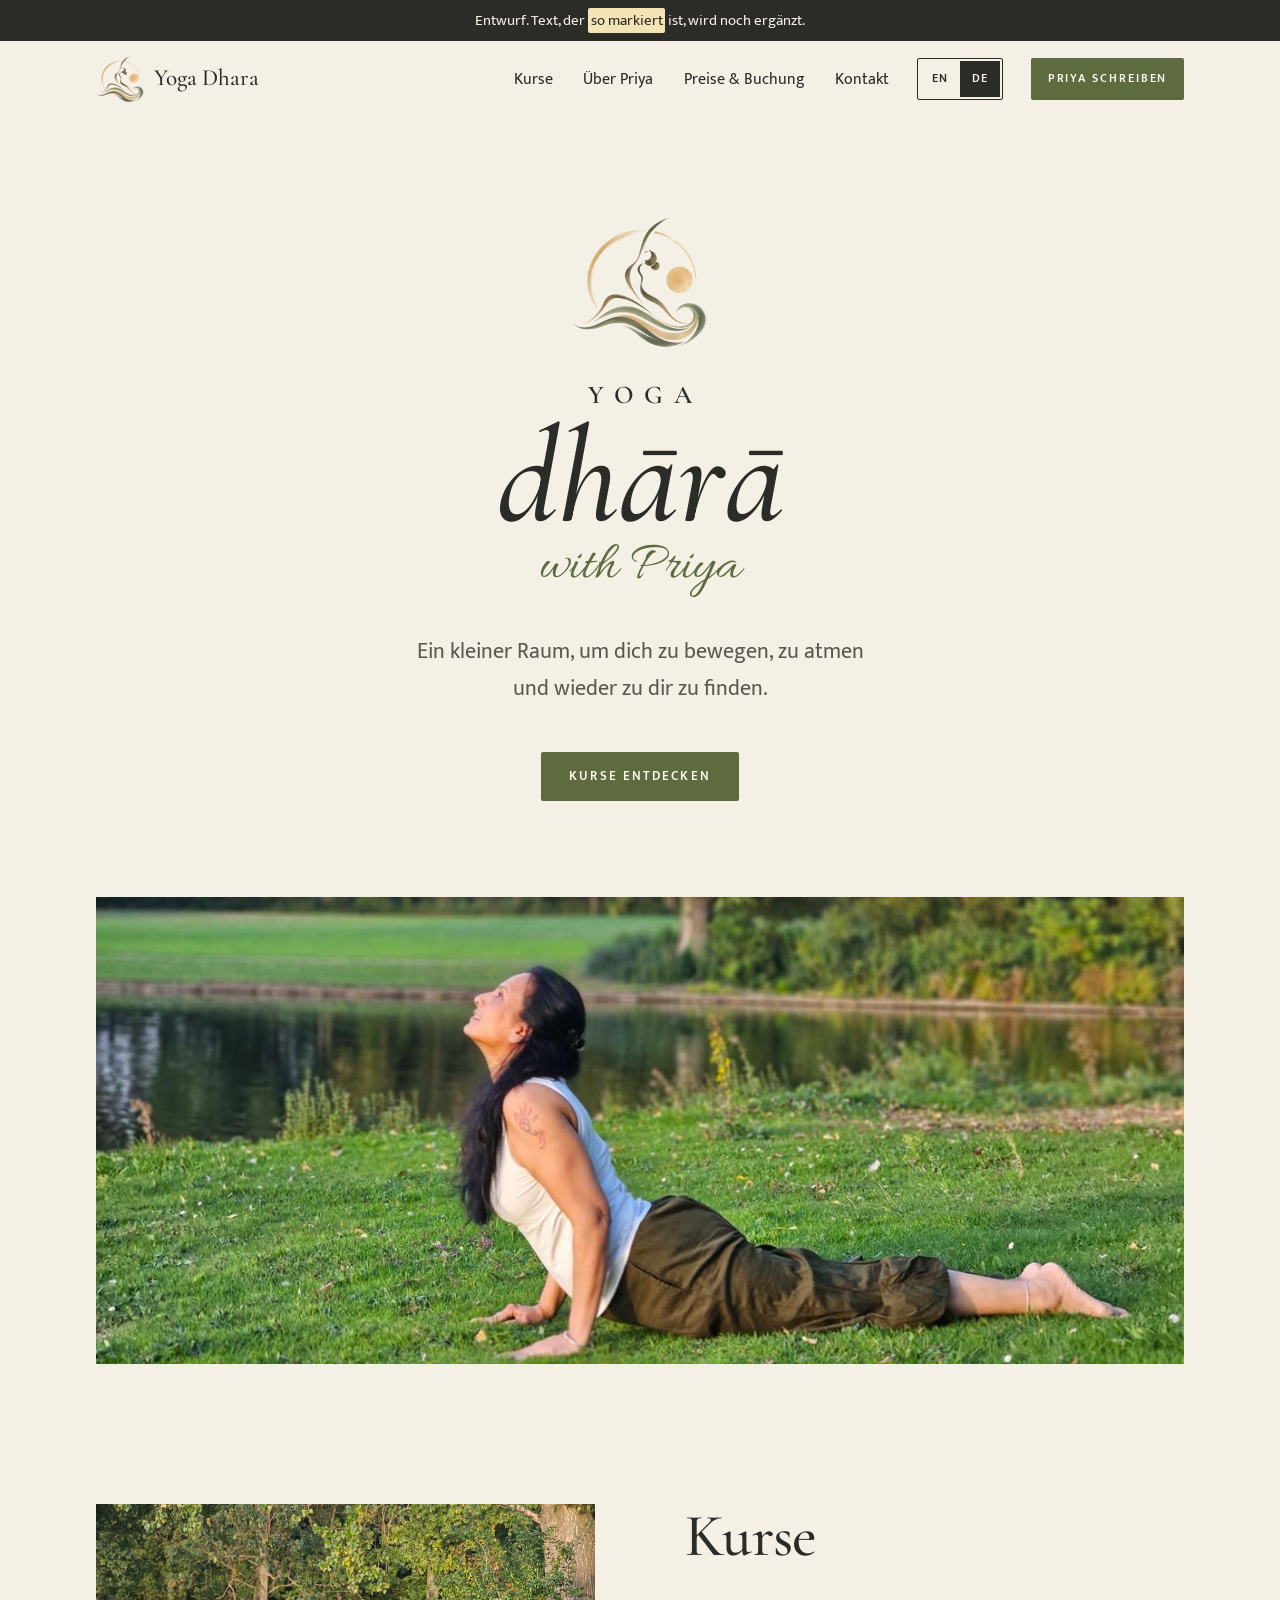
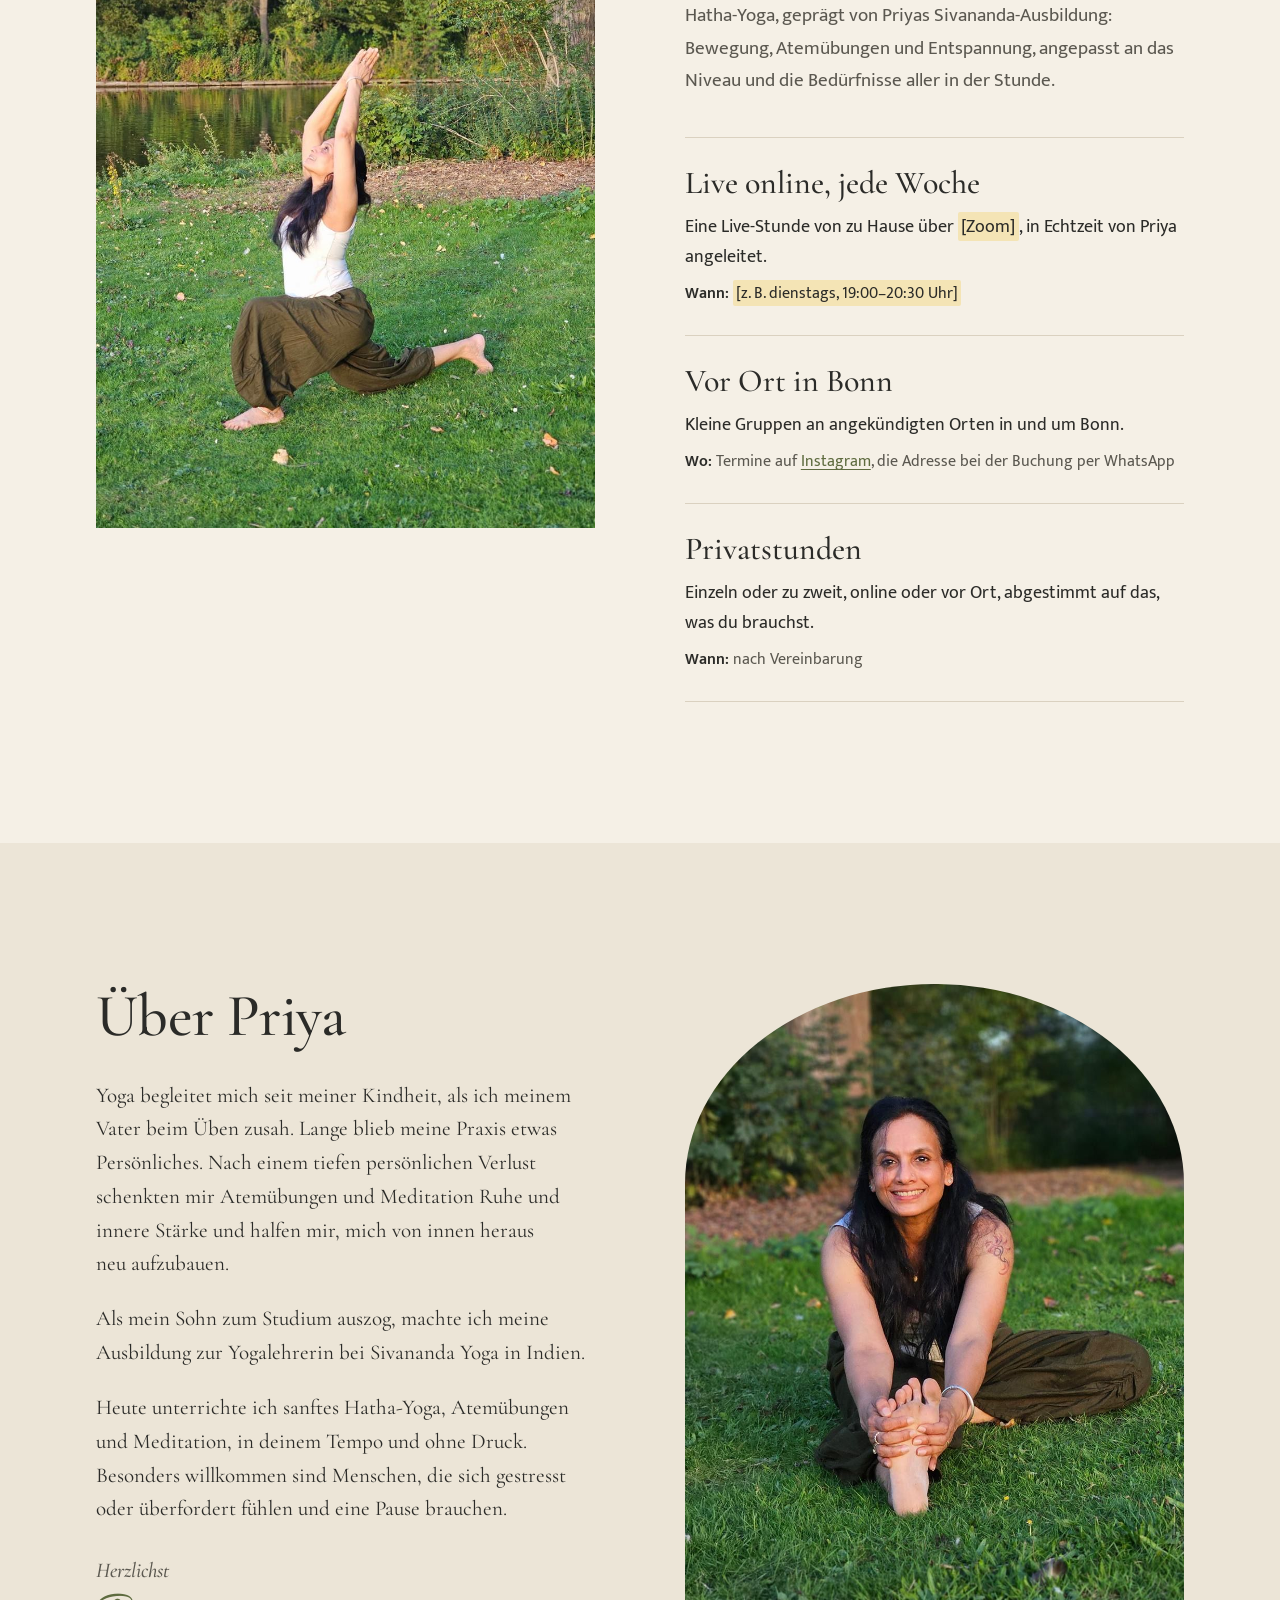
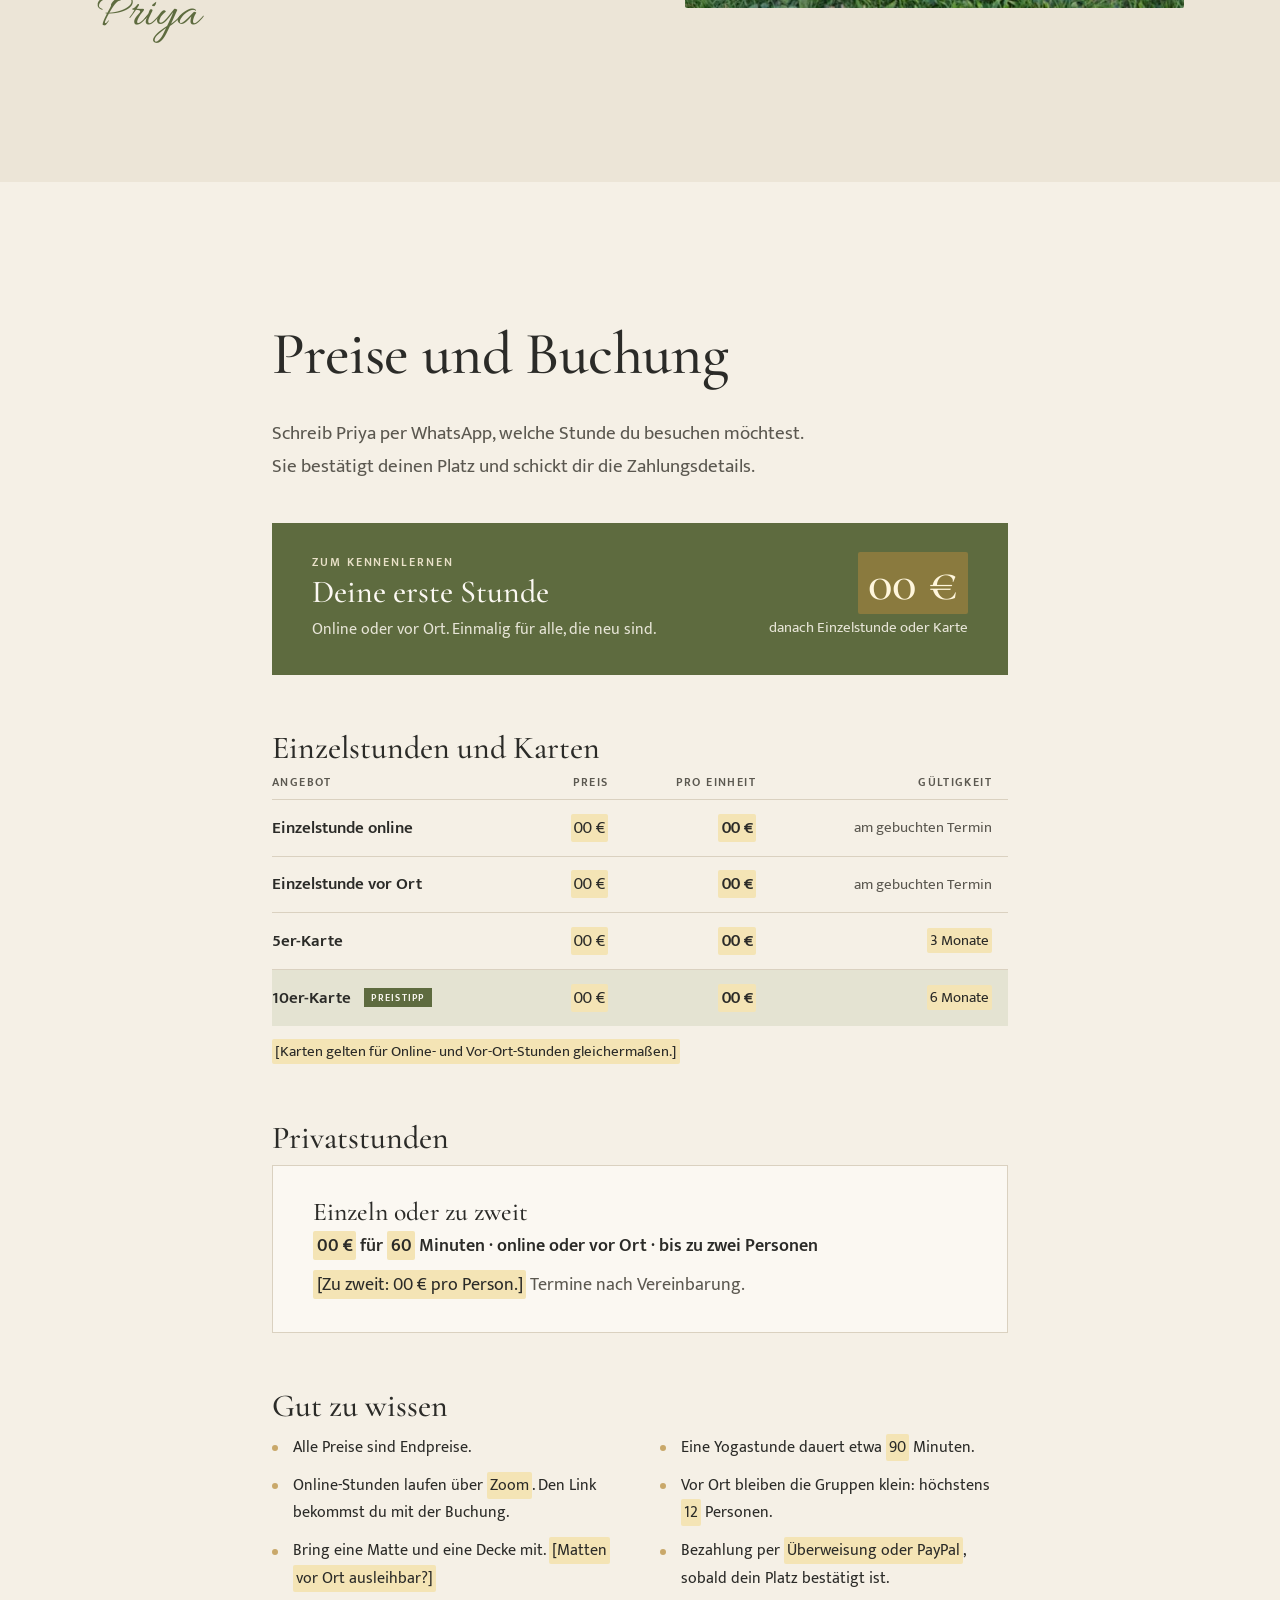
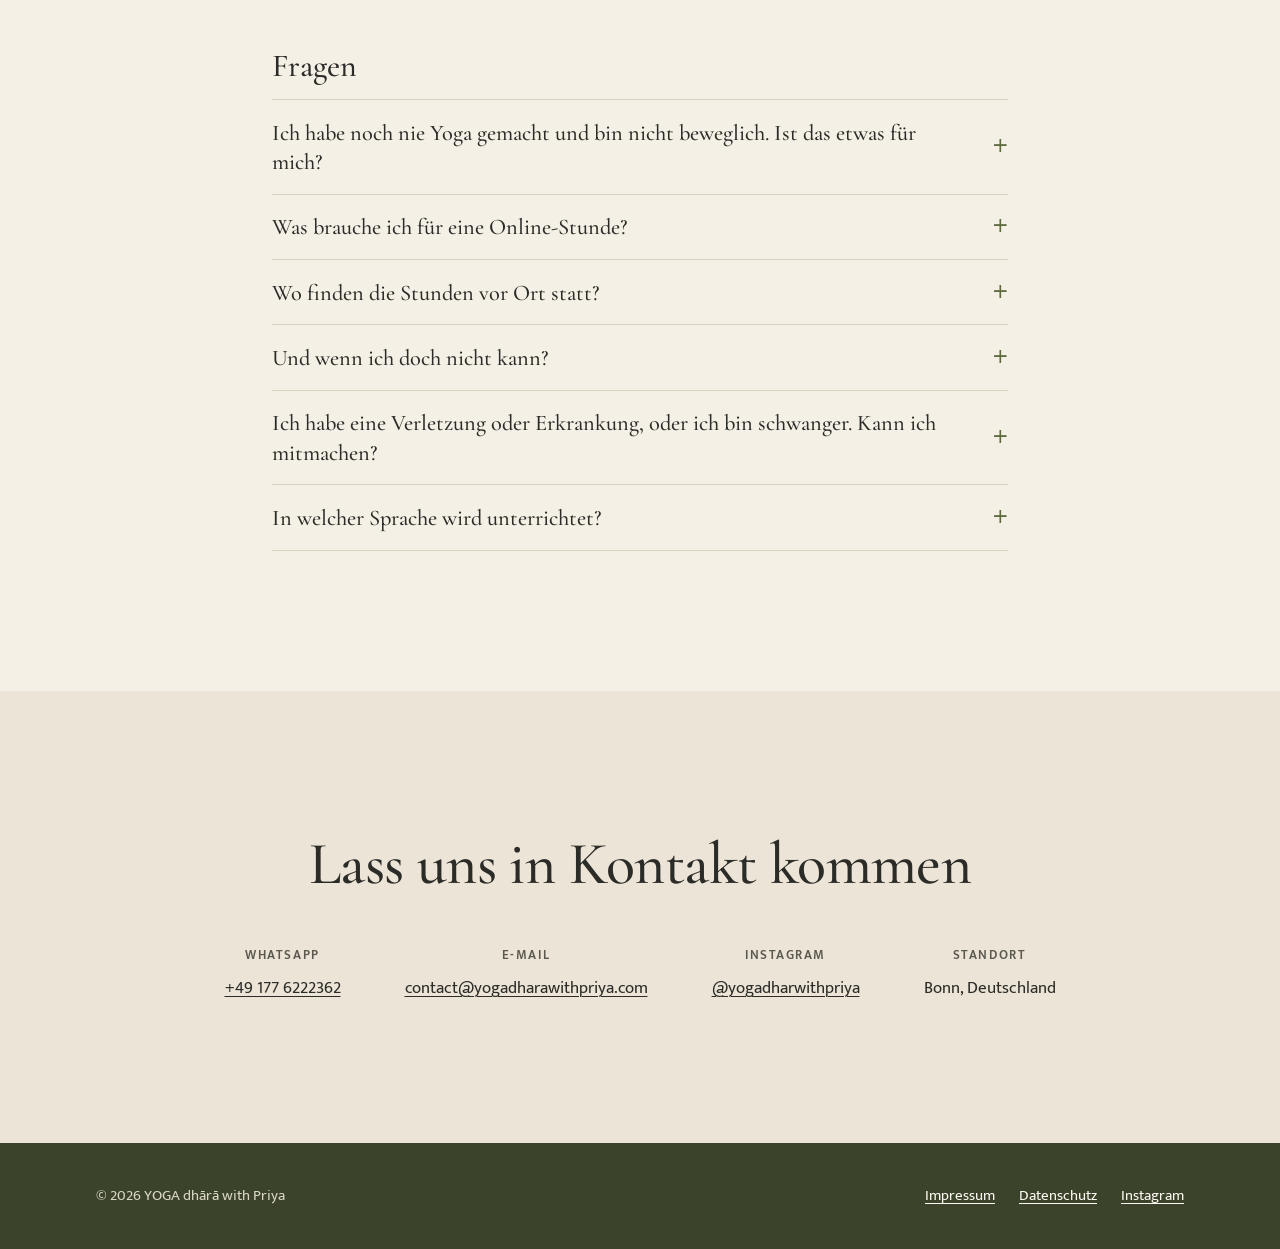
==== commit 81eb9831: "Priya's points 8-16: shorter text, "Let's connect", three photos - Contact details: contact@ email, " ====
--- a/de/index.html
+++ b/de/index.html
@@ -62,7 +62,7 @@
       <a href="../" hreflang="en" lang="en"><span aria-hidden="true">EN</span><span class="visually-hidden">English</span></a>
       <span aria-current="true" lang="de"><span aria-hidden="true">DE</span><span class="visually-hidden">Deutsch</span></span>
     </nav>
-    <a class="btn btn-primary header-cta" href="https://wa.me/49XXXXXXXXXXX?text=Hallo%20Priya%2C%20ich%20habe%20Yoga%20Dhara%20online%20gefunden%20und%20m%C3%B6chte%20gern%20eine%20Stunde%20buchen." target="_blank" rel="noopener">Priya schreiben</a>
+    <a class="btn btn-primary header-cta" href="https://wa.me/491776222362?text=Hallo%20Priya%2C%20ich%20habe%20Yoga%20Dhara%20online%20gefunden%20und%20m%C3%B6chte%20gern%20eine%20Stunde%20buchen." target="_blank" rel="noopener">Priya schreiben</a>
   </div>
 </header>
 
@@ -101,18 +101,18 @@
         <div class="offers">
           <article class="offer">
             <h3>Live online, jede Woche</h3>
-            <p>Übe zu Hause, in Echtzeit angeleitet über <mark class="todo">[Zoom]</mark>. Es ist eine Live-Stunde, keine Aufzeichnung: Priya sieht dich, hilft dir bei den Haltungen und beantwortet deine Fragen direkt.</p>
+            <p>Eine Live-Stunde von zu Hause über <mark class="todo">[Zoom]</mark>, in Echtzeit von Priya angeleitet.</p>
             <p class="when"><strong>Wann:</strong> <mark class="todo">[z. B. dienstags, 19:00–20:30 Uhr]</mark></p>
           </article>
           <article class="offer">
-            <h3>Vor Ort in <mark class="todo">[Stadt]</mark></h3>
-            <p>Kleine Gruppen und die besondere Stille eines Raums voller Menschen, die gemeinsam atmen. Ein festes Studio gibt es noch nicht, deshalb trifft sich jede Stunde an einem angekündigten Ort in oder um <mark class="todo">[Stadt]</mark>.</p>
-            <p class="when"><strong>Wo:</strong> angekündigt auf <a href="https://www.instagram.com/yogadharawithpriya/" target="_blank" rel="noopener">Instagram</a>, die genaue Adresse kommt bei der Buchung per WhatsApp</p>
+            <h3>Vor Ort in Bonn</h3>
+            <p>Kleine Gruppen an angekündigten Orten in und um Bonn.</p>
+            <p class="when"><strong>Wo:</strong> Termine auf <a href="https://www.instagram.com/yogadharwithpriya/" target="_blank" rel="noopener">Instagram</a>, die Adresse bei der Buchung per WhatsApp</p>
           </article>
           <!-- Remove this block (and the private sessions price further down) if private sessions are not offered -->
           <article class="offer">
             <h3>Privatstunden</h3>
-            <p>Einzeln oder zu zweit, online oder vor Ort. Zeit für genau das, weswegen du kommst: die Grundlagen richtig lernen, auf einen stabilen Kopfstand hinarbeiten oder eine Praxis, die zu deinem Körper passt.</p>
+            <p>Einzeln oder zu zweit, online oder vor Ort, abgestimmt auf das, was du brauchst.</p>
             <p class="when"><strong>Wann:</strong> nach Vereinbarung</p>
           </article>
         </div>
@@ -127,23 +127,16 @@
            alt="Priya sitzt lächelnd auf der Wiese und hält ihren Fuß in einer Vorbeuge">
       <div>
         <h2 id="about-title">Über Priya</h2>
-        <!-- Priya's own words, shortened. She plans a separate, shorter rewrite. -->
+        <!-- Priya's own words, about 90 words. She may rewrite it. -->
         <div class="letter">
-          <p>Yoga ist seit meiner Kindheit ein stiller, beständiger Begleiter in meinem Leben. Ich bin damit aufgewachsen, meinem Vater beim regelmäßigen Üben zuzusehen, und Yoga war mir immer vertraut: ein Teil von mir, schon bevor ich es ganz verstand.</p>
-          <p>Über die Jahre blieb meine Praxis etwas sehr Persönliches. Nach einem tiefen persönlichen Verlust wurde sie mehr als eine körperliche Übung: Durch Atemübungen und Meditation schenkte sie mir Halt, Ruhe und innere Stärke und half mir, mich von innen heraus neu aufzubauen.</p>
-          <p>Als mein Sohn zum Studium auszog, wagte ich endlich den Schritt und machte meine Ausbildung zur Yogalehrerin bei Sivananda Yoga in Indien.</p>
-          <p>Heute ist mein Unterricht sanft, klar strukturiert und spirituell. Mir geht es nicht ums Abnehmen oder um perfekte Haltungen. Ich helfe Menschen, durch Atem, sanftes Hatha-Yoga und Meditation Balance, innere Stärke und Ruhe zu finden, in ihrem eigenen Tempo und ohne Druck.</p>
-          <p>Besonders am Herzen liegen mir Menschen, die Stress und mentale Überlastung erleben. Mit Yoga möchte ich ihnen eine Pause schenken: einen Moment der Stille, der Achtsamkeit und der Erholung.</p>
+          <p>Yoga begleitet mich seit meiner Kindheit, als ich meinem Vater beim Üben zusah. Lange blieb meine Praxis etwas Persönliches. Nach einem tiefen persönlichen Verlust schenkten mir Atemübungen und Meditation Ruhe und innere Stärke und halfen mir, mich von innen heraus neu aufzubauen.</p>
+          <p>Als mein Sohn zum Studium auszog, machte ich meine Ausbildung zur Yogalehrerin bei Sivananda Yoga in Indien.</p>
+          <p>Heute unterrichte ich sanftes Hatha-Yoga, Atemübungen und Meditation, in deinem Tempo und ohne Druck. Besonders willkommen sind Menschen, die sich gestresst oder überfordert fühlen und eine Pause brauchen.</p>
           <p class="signoff">Herzlichst<span class="signature">Priya</span></p>
         </div>
       </div>
     </div>
 
-    <div class="wrap practice">
-      <img class="tall" src="../assets/img/practice-4.jpg" width="720" height="960" loading="lazy" alt="Priya in einer seitlichen Dehnung, ein Arm zum Himmel gestreckt, mit einem Lächeln nach oben">
-      <img class="wide" src="../assets/img/practice-6.jpg" width="1200" height="900" loading="lazy" alt="Priya in einer gedrehten Seitwinkelhaltung mit gefalteten Händen, lächelnd">
-      <img class="tall" src="../assets/img/practice-3.jpg" width="720" height="960" loading="lazy" alt="Priya lächelt nach oben, in einer sanften Rückbeuge auf der Wiese">
-    </div>
   </section>
 
   <!-- PRICES AND BOOKING -->
@@ -156,7 +149,7 @@
         <div>
           <p class="offer-for">Zum Kennenlernen</p>
           <h3>Deine erste Stunde</h3>
-          <p>Online oder vor Ort, ganz unverbindlich: Komm einmal vorbei und spür, wie es sich anfühlt. Einmalig für alle, die neu sind.</p>
+          <p>Online oder vor Ort. Einmalig für alle, die neu sind.</p>
         </div>
         <div class="price-tag">
           <span class="amount"><mark class="todo">00 €</mark></span>
@@ -165,7 +158,6 @@
       </div>
 
       <h3 class="price-group">Einzelstunden und Karten</h3>
-      <p class="group-intro">Komm, wann es dir passt. Mit einer Karte wird jede Stunde günstiger.</p>
       <div class="table-wrap">
         <table class="price-table">
           <thead>
@@ -186,12 +178,12 @@
       <div class="private-offer">
         <h4>Einzeln oder zu zweit</h4>
         <p class="private-terms"><mark class="todo">00 €</mark> für <mark class="todo">60</mark> Minuten · online oder vor Ort · bis zu zwei Personen</p>
-        <p>Abgestimmt auf deinen Körper, deine Fragen und dein Tempo. <mark class="todo">[Zu zweit sind das 00 € pro Person.]</mark> Priya findet einen Termin mit dir, sobald ihr in Kontakt seid.</p>
+        <p><mark class="todo">[Zu zweit: 00 € pro Person.]</mark> Termine nach Vereinbarung.</p>
       </div>
 
       <h3 class="price-group">Gut zu wissen</h3>
       <ul class="good-to-know">
-        <li>Alle Preise sind Endpreise. Es kommt nichts dazu.</li>
+        <li>Alle Preise sind Endpreise.</li>
         <li>Eine Yogastunde dauert etwa <mark class="todo">90</mark> Minuten.</li>
         <li>Online-Stunden laufen über <mark class="todo">Zoom</mark>. Den Link bekommst du mit der Buchung.</li>
         <li>Vor Ort bleiben die Gruppen klein: höchstens <mark class="todo">12</mark> Personen.</li>
@@ -203,15 +195,15 @@
       <div class="faq">
         <details>
           <summary>Ich habe noch nie Yoga gemacht und bin nicht beweglich. Ist das etwas für mich?</summary>
-          <div><p>Ja. Beweglichkeit kommt mit der Übung, sie ist keine Voraussetzung. Jede Haltung wird Schritt für Schritt erklärt, und es gibt immer eine sanftere Variante. Sag bei der Buchung einfach, dass du neu bist.</p></div>
+          <div><p>Ja. Jede Haltung wird Schritt für Schritt erklärt, und es gibt immer eine sanftere Variante. Sag bei der Buchung, dass du neu bist.</p></div>
         </details>
         <details>
           <summary>Was brauche ich für eine Online-Stunde?</summary>
-          <div><p>Eine Matte, eine Decke für die Entspannung, bequeme Kleidung und genug Platz, um mit ausgestreckten Armen zu liegen. Ein Laptop oder Tablet ist besser als ein Handy: Stell es etwas entfernt auf den Boden, damit Priya dich ganz sehen kann. Und übe mit leerem Magen; etwa zwei Stunden nach dem Essen ist ideal.</p></div>
+          <div><p>Eine Matte, eine Decke, bequeme Kleidung und Platz zum Liegen. Stell Laptop oder Tablet auf Bodenhöhe, damit Priya dich sieht, und übe mit leerem Magen.</p></div>
         </details>
         <details>
           <summary>Wo finden die Stunden vor Ort statt?</summary>
-          <div><p>In und um <mark class="todo">[Stadt]</mark>. Ein festes Studio gibt es noch nicht, deshalb findet jede Stunde an einem angekündigten Ort statt. Die Termine stehen auf <a href="https://www.instagram.com/yogadharawithpriya/" target="_blank" rel="noopener">Instagram</a>, die genaue Adresse bekommst du bei der Buchung per WhatsApp.</p></div>
+          <div><p>An angekündigten Orten in und um Bonn. Die Termine stehen auf <a href="https://www.instagram.com/yogadharwithpriya/" target="_blank" rel="noopener">Instagram</a>, die Adresse bekommst du bei der Buchung per WhatsApp.</p></div>
         </details>
         <details>
           <summary>Und wenn ich doch nicht kann?</summary>
@@ -219,7 +211,7 @@
         </details>
         <details>
           <summary>Ich habe eine Verletzung oder Erkrankung, oder ich bin schwanger. Kann ich mitmachen?</summary>
-          <div><p>Bitte sag Priya vor deiner ersten Stunde Bescheid, damit sie passende Varianten vorschlagen kann. Wenn du unsicher bist, ob Yoga gerade das Richtige für dich ist, sprich vorher mit deiner Ärztin oder deinem Arzt.</p></div>
+          <div><p>Bitte sag Priya vor deiner ersten Stunde Bescheid, damit sie Varianten vorschlagen kann. Wenn du unsicher bist, sprich vorher mit deiner Ärztin oder deinem Arzt.</p></div>
         </details>
         <details>
           <summary>In welcher Sprache wird unterrichtet?</summary>
@@ -231,50 +223,14 @@
 
   <!-- CONTACT -->
   <section class="section band" id="contact" aria-labelledby="contact-title">
-    <div class="wrap split">
-      <img class="split-photo arch" src="../assets/img/faq.jpg" width="720" height="960" loading="lazy"
-           alt="Priya in der Taube auf einer lila Matte unter einem großen Baum, den Blick nach oben">
-      <div>
-        <h2 id="contact-title">Kontakt</h2>
-        <p class="lede">Per WhatsApp erreichst du Priya am schnellsten. Sag Hallo, erzähl ihr, was du ausprobieren möchtest, und sie antwortet dir persönlich.</p>
-
-        <form class="compose" id="compose" data-wa="49XXXXXXXXXXX" novalidate
-              data-template="Hallo Priya, ich bin {name}. Ich habe Yoga Dhara online gefunden und interessiere mich für {interest}."
-              data-name-missing="Bitte gib deinen Namen ein, damit Priya weiß, wer schreibt.">
-          <div class="field">
-            <label for="c-name">Dein Name</label>
-            <input id="c-name" name="name" type="text" autocomplete="given-name" required>
-          </div>
-          <div class="field">
-            <label for="c-interest">Ich interessiere mich für</label>
-            <select id="c-interest" name="interest">
-              <option>eine erste Probestunde</option>
-              <option>die wöchentlichen Online-Stunden</option>
-              <option>eine Stunde vor Ort</option>
-              <option>eine Privatstunde</option>
-              <option>etwas anderes</option>
-            </select>
-          </div>
-          <div class="field">
-            <label for="c-msg">Nachricht (optional)</label>
-            <textarea id="c-msg" name="message" placeholder="Was Priya wissen sollte, z. B. dass du neu beim Yoga bist oder eine Verletzung hast"></textarea>
-          </div>
-          <button class="btn btn-primary" type="submit">
-            <svg viewBox="0 0 24 24" aria-hidden="true"><path d="M12 3a9 9 0 0 0-7.8 13.5L3 21l4.6-1.2A9 9 0 1 0 12 3z" fill="none" stroke="currentColor" stroke-width="1.8" stroke-linejoin="round"/></svg>
-            Weiter zu WhatsApp
-          </button>
-          <p class="compose-note">Dieses Formular sendet und speichert nichts. Es öffnet WhatsApp mit deiner fertig geschriebenen Nachricht, damit du sie vor dem Absenden lesen kannst.</p>
-        </form>
-
-        <div class="direct">
-          <dl>
-            <div><dt>WhatsApp</dt><dd><a href="https://wa.me/49XXXXXXXXXXX" target="_blank" rel="noopener"><mark class="todo">+49 XXX XXXXXXX</mark></a></dd></div>
-            <div><dt>E-Mail</dt><dd><a href="mailto:hello@yogadharawithpriya.com">hello@yogadharawithpriya.com</a></dd></div>
-            <div><dt>Instagram</dt><dd><a href="https://www.instagram.com/yogadharawithpriya/" target="_blank" rel="noopener">@yogadharawithpriya</a></dd></div>
-            <div><dt>Standort</dt><dd><mark class="todo">[Stadt]</mark>, Deutschland</dd></div>
-          </dl>
-        </div>
-      </div>
+    <div class="wrap connect">
+      <h2 id="contact-title">Lass uns in Kontakt kommen</h2>
+      <dl>
+        <div><dt>WhatsApp</dt><dd><a href="https://wa.me/491776222362" target="_blank" rel="noopener">+49 177 6222362</a></dd></div>
+        <div><dt>E-Mail</dt><dd><a href="mailto:contact@yogadharawithpriya.com">contact@yogadharawithpriya.com</a></dd></div>
+        <div><dt>Instagram</dt><dd><a href="https://www.instagram.com/yogadharwithpriya/" target="_blank" rel="noopener">@yogadharwithpriya</a></dd></div>
+        <div><dt>Standort</dt><dd>Bonn, Deutschland</dd></div>
+      </dl>
     </div>
   </section>
 </main>
@@ -286,14 +242,14 @@
       <ul>
         <li><a href="impressum.html">Impressum</a></li>
         <li><a href="datenschutz.html">Datenschutz</a></li>
-        <li><a href="https://www.instagram.com/yogadharawithpriya/" target="_blank" rel="noopener">Instagram</a></li>
+        <li><a href="https://www.instagram.com/yogadharwithpriya/" target="_blank" rel="noopener">Instagram</a></li>
       </ul>
     </div>
   </div>
 </footer>
 
 <div class="wa-bar is-hidden" id="wa-bar">
-  <a class="btn btn-primary" href="https://wa.me/49XXXXXXXXXXX?text=Hallo%20Priya%2C%20ich%20habe%20Yoga%20Dhara%20online%20gefunden%20und%20m%C3%B6chte%20gern%20eine%20Stunde%20buchen." target="_blank" rel="noopener">
+  <a class="btn btn-primary" href="https://wa.me/491776222362?text=Hallo%20Priya%2C%20ich%20habe%20Yoga%20Dhara%20online%20gefunden%20und%20m%C3%B6chte%20gern%20eine%20Stunde%20buchen." target="_blank" rel="noopener">
     <svg viewBox="0 0 24 24" aria-hidden="true"><path d="M12 3a9 9 0 0 0-7.8 13.5L3 21l4.6-1.2A9 9 0 1 0 12 3z" fill="none" stroke="currentColor" stroke-width="1.8" stroke-linejoin="round"/></svg>
     Priya per WhatsApp schreiben
   </a>
--- a/assets/css/site.css
+++ b/assets/css/site.css
@@ -199,17 +199,6 @@
 .offer .when { color: var(--ink-soft); font-size: 0.98rem; margin: 0; }
 .offer .when strong { font-weight: 600; color: var(--ink); }
 
-/* Photos of Priya's practice: one landscape, two portraits, all the same height */
-.practice { display: grid; grid-template-columns: 9fr 16fr 9fr; gap: 1rem; align-items: start; }
-.practice img { width: 100%; height: auto; object-fit: cover; background: var(--cream-deep); }
-.practice .wide { aspect-ratio: 4 / 3; }
-.practice .tall { aspect-ratio: 3 / 4; }
-.split + .practice { margin-top: clamp(3rem, 7vw, 5.5rem); }
-@media (max-width: 40rem) {
-  .practice { grid-template-columns: 1fr 1fr; gap: 0.6rem; }
-  .practice .wide { grid-column: 1 / -1; grid-row: 1; }
-}
-
 /* About: Priya's letter, in her own words */
 .letter { font: 400 1.32rem/1.6 var(--serif); color: var(--ink); max-width: 34rem; }
 .letter p { margin-bottom: 1em; }
@@ -281,23 +270,14 @@
   .price-table .best > * { background: none; }
 }
 
-/* Contact */
-.compose { display: grid; gap: 1.1rem; margin-top: 2rem; max-width: 32rem; }
-.field label { display: block; font-weight: 600; margin-bottom: 0.35rem; font-size: 0.98rem; }
-.field input, .field select, .field textarea {
-  width: 100%; font: 400 1.05rem/1.4 var(--sans); color: var(--ink);
-  background: var(--paper); border: 1px solid var(--line); border-radius: 2px; padding: 0.75rem 0.9rem;
-}
-.field textarea { min-height: 7rem; resize: vertical; }
-.field input:focus, .field select:focus, .field textarea:focus { outline: none; border-color: var(--olive); box-shadow: 0 0 0 1px var(--olive); }
-.compose .btn { justify-self: start; }
-.compose-note { font-size: 0.92rem; margin: 0; color: var(--ink-soft); }
-.direct { margin-top: 3rem; padding-top: 2rem; border-top: 1px solid var(--line); }
-.direct dl { margin: 0; display: grid; grid-template-columns: repeat(2, minmax(0, 1fr)); gap: 1.25rem 2rem; }
-.direct dt { color: var(--ink-soft); font-size: 0.8rem; font-weight: 600; letter-spacing: 0.12em; text-transform: uppercase; }
-.direct dd { margin: 0.15rem 0 0; font-size: 1.08rem; overflow-wrap: anywhere; }
-.direct a { color: var(--ink); }
-@media (max-width: 40rem) { .direct dl { grid-template-columns: 1fr; } }
+/* Contact: "Let's connect", just the details */
+.connect { text-align: center; }
+.connect dl { margin: clamp(2rem, 5vw, 3rem) auto 0; display: flex; flex-wrap: wrap; justify-content: center; gap: 2rem clamp(2rem, 5vw, 4rem); }
+.connect dl > div { min-width: 0; }
+.connect dt { color: var(--ink-soft); font-size: 0.8rem; font-weight: 600; letter-spacing: 0.12em; text-transform: uppercase; }
+.connect dd { margin: 0.4rem 0 0; font-size: 1.08rem; overflow-wrap: anywhere; }
+.connect a { color: var(--ink); }
+@media (max-width: 30rem) { .connect dl { flex-direction: column; align-items: center; } }
 
 /* Footer */
 .site-footer { background: var(--olive-deep); color: #D9D6C5; padding-block: 2.5rem; font-size: 0.95rem; }
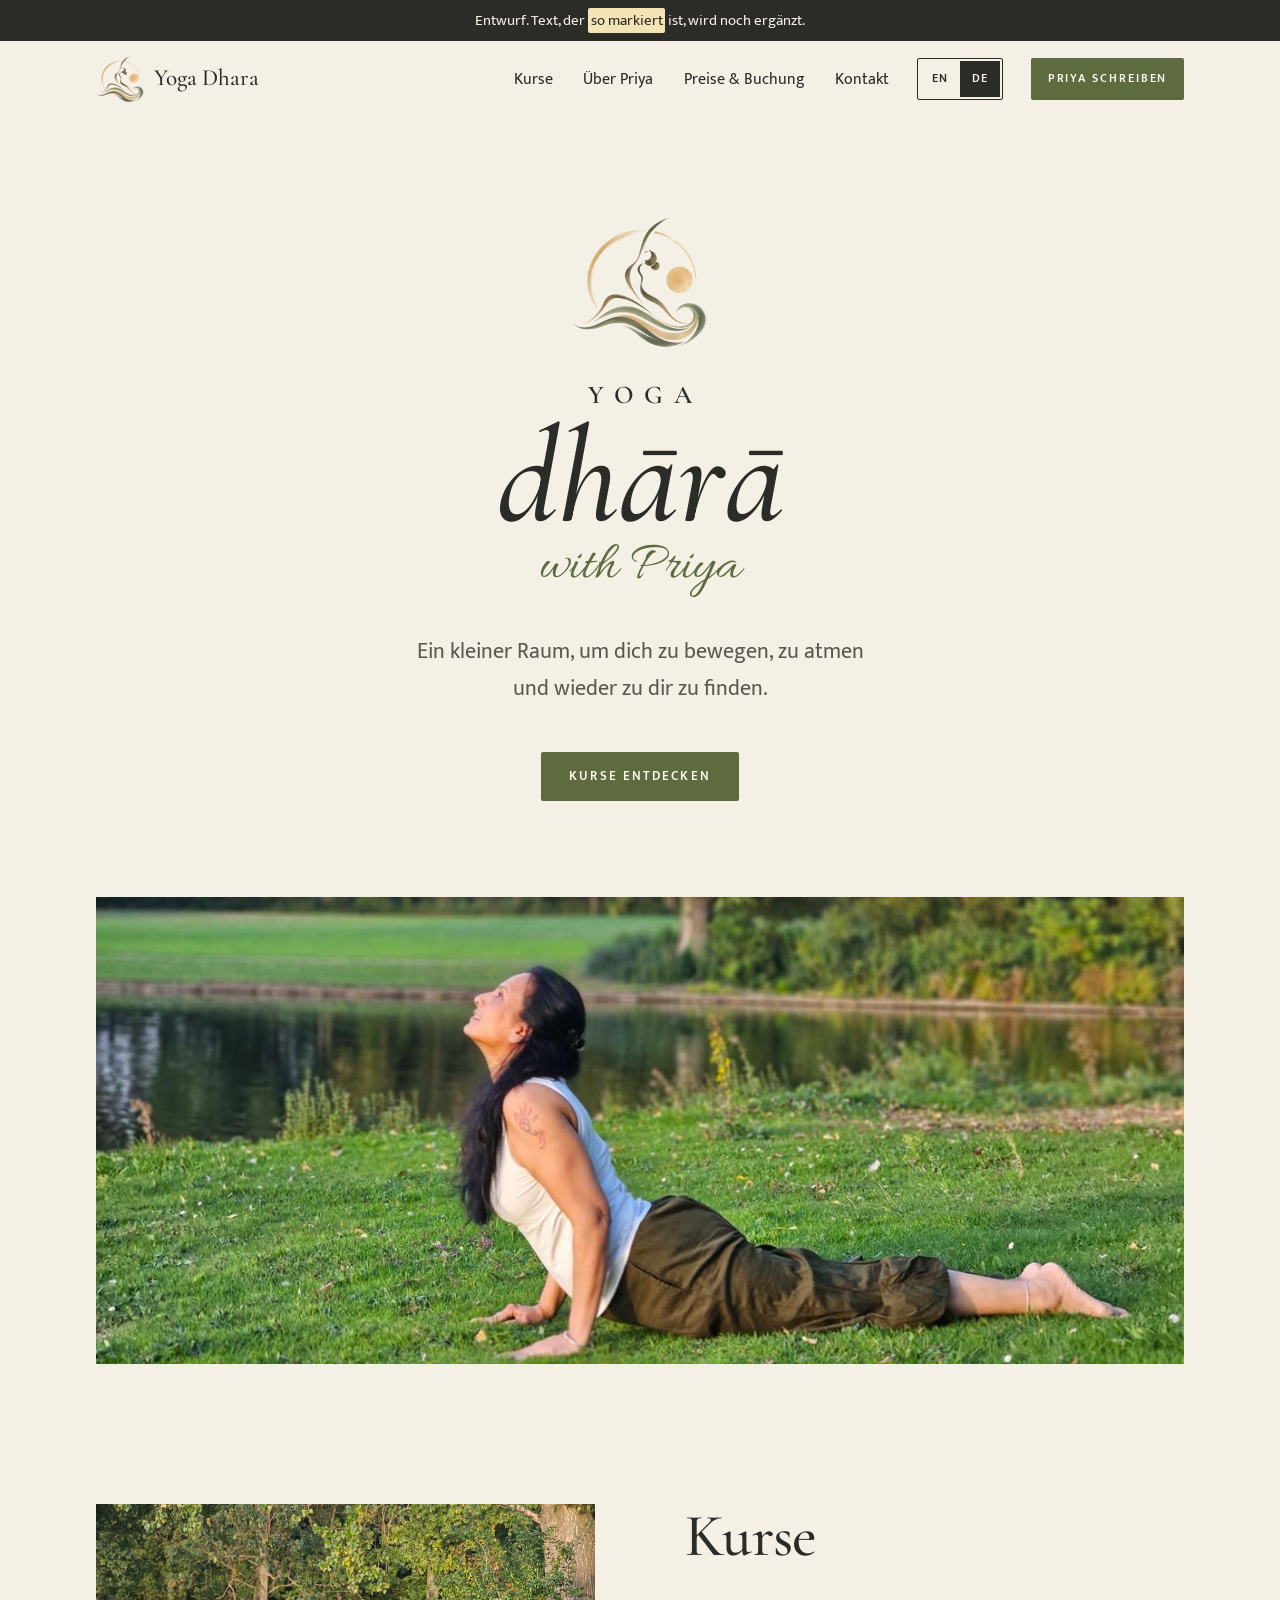
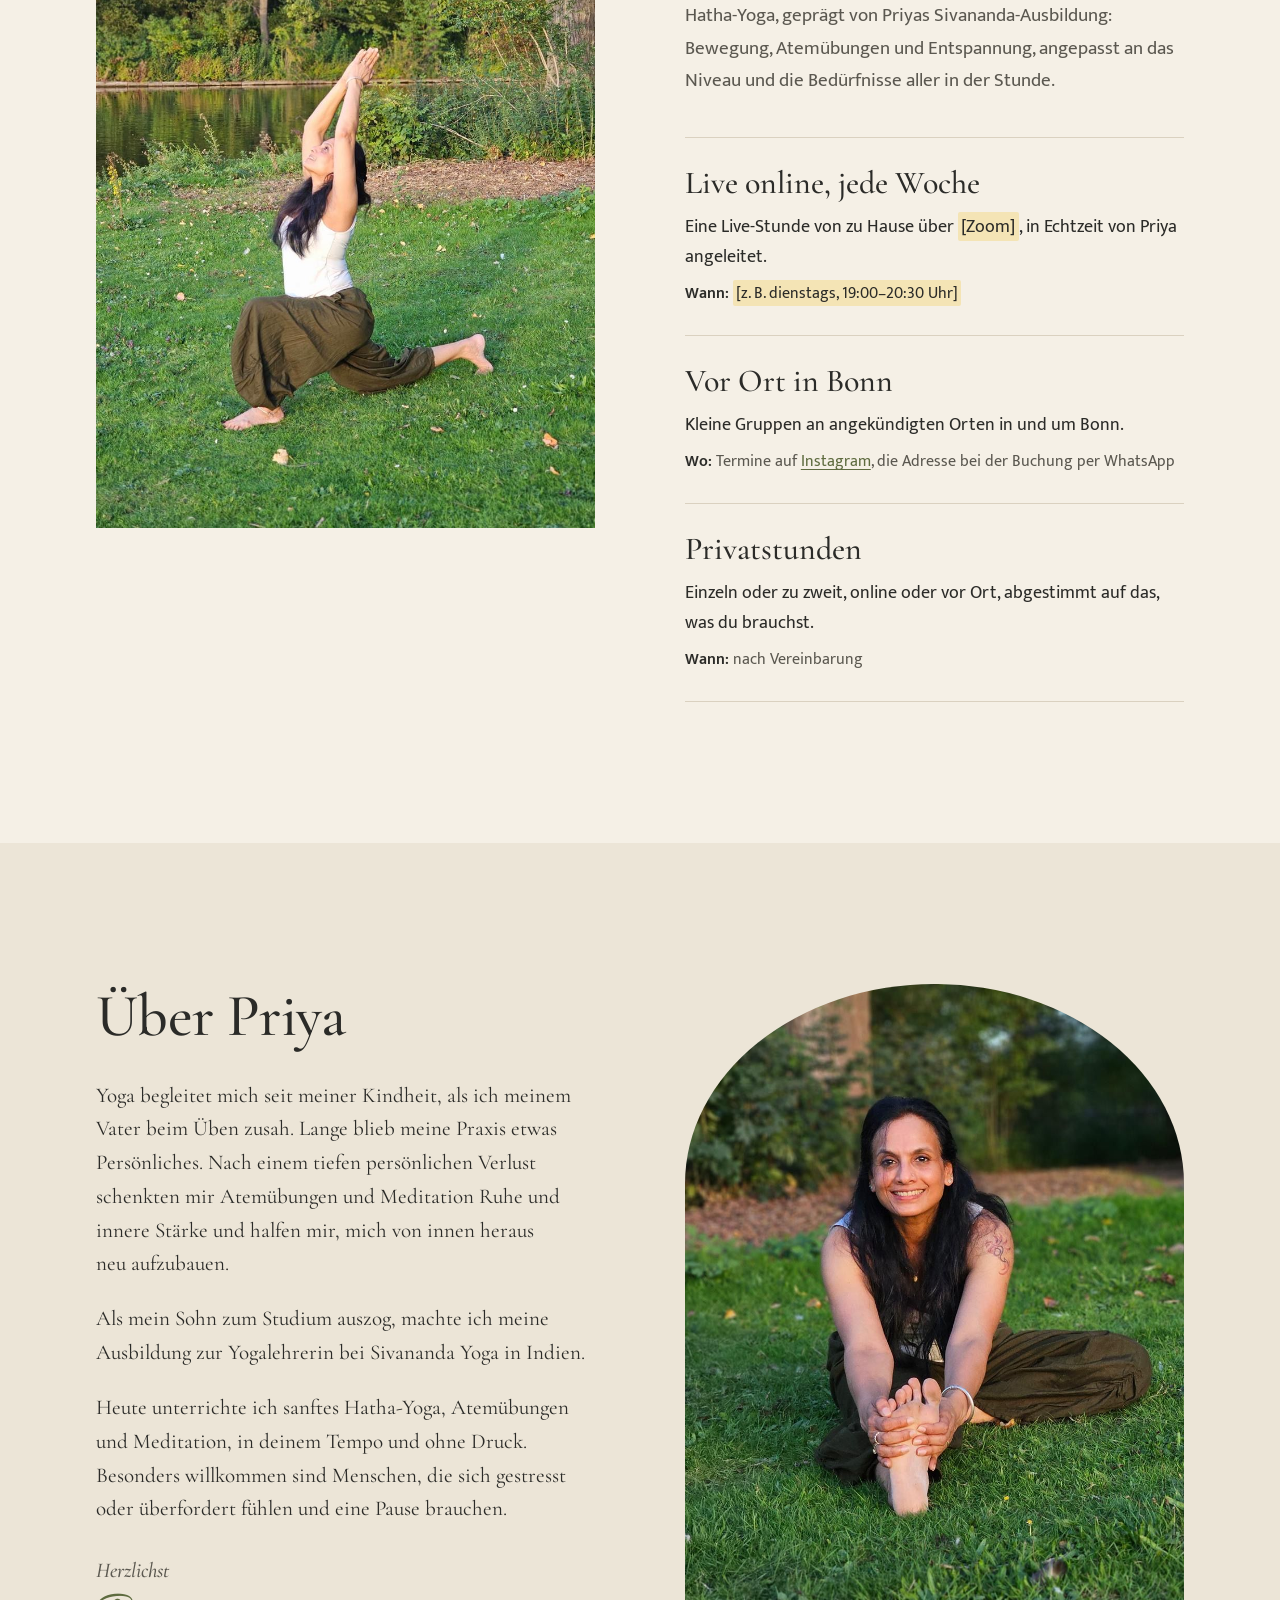
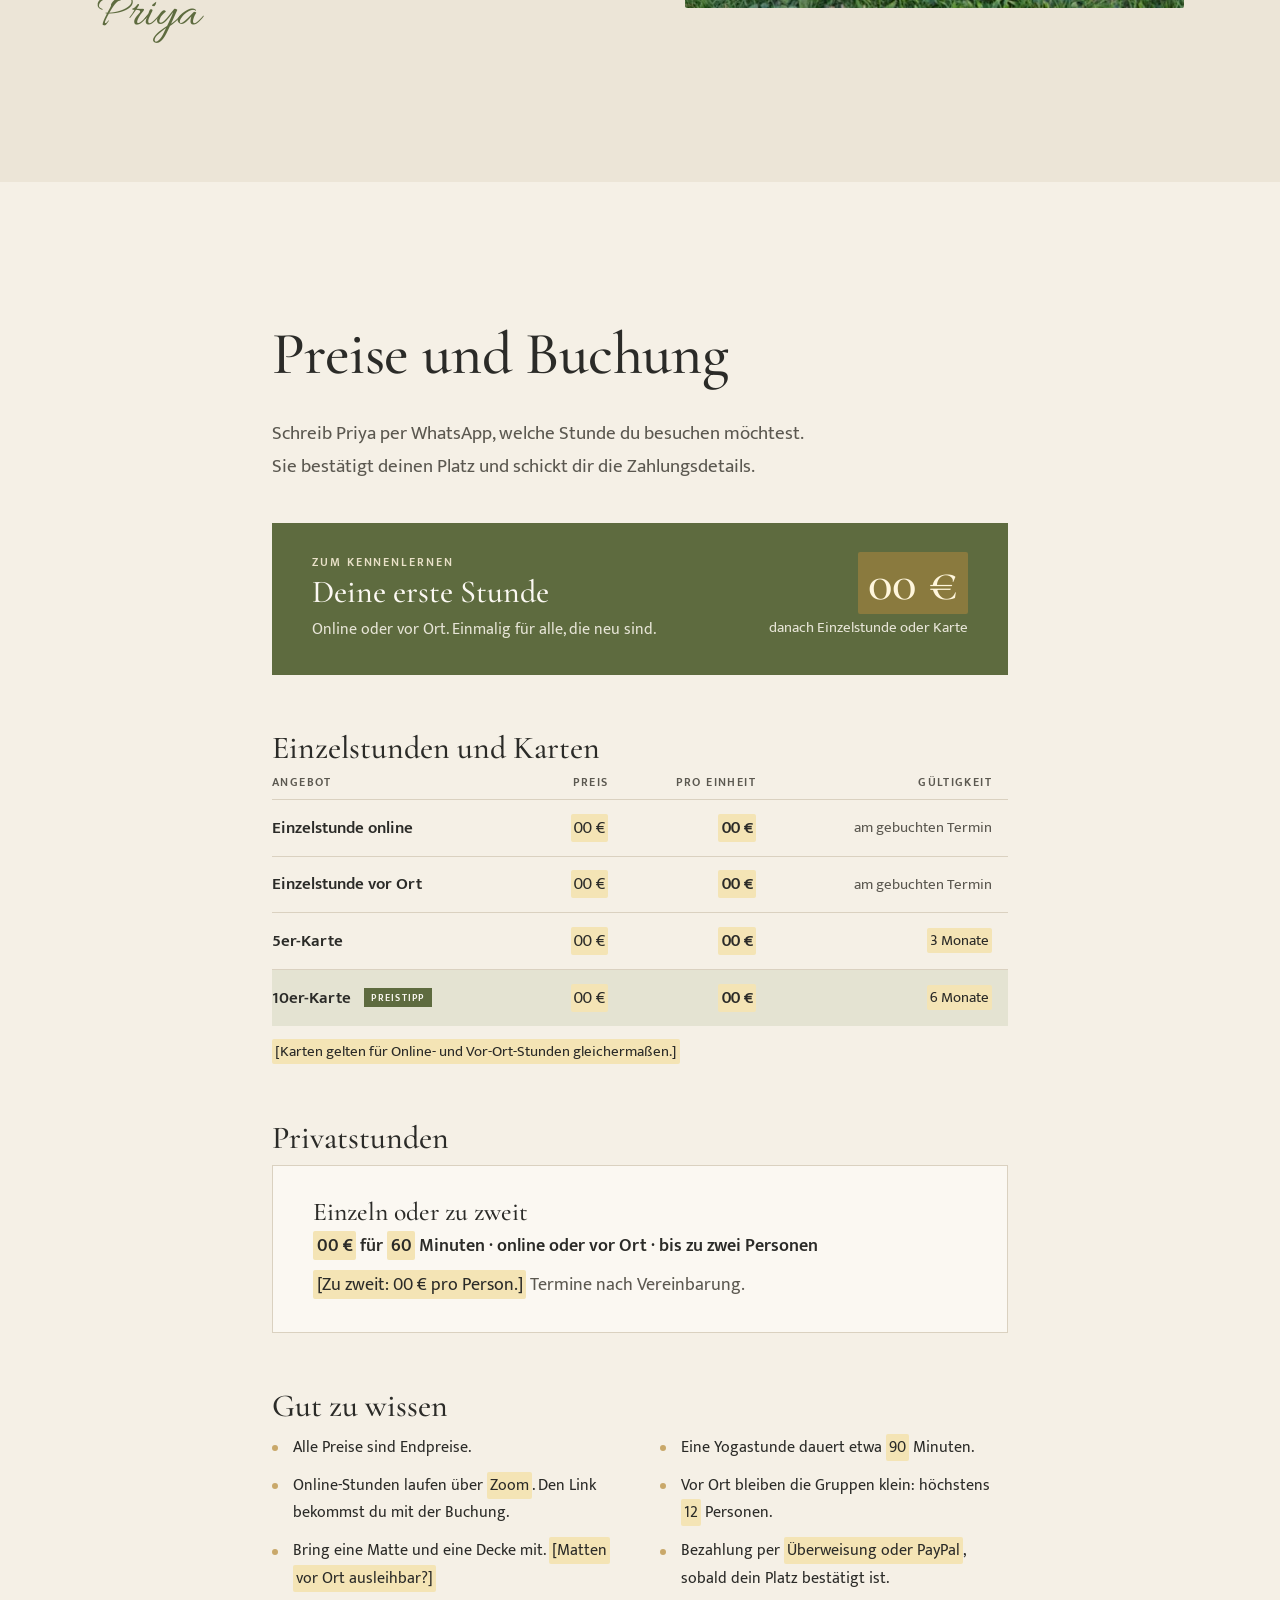
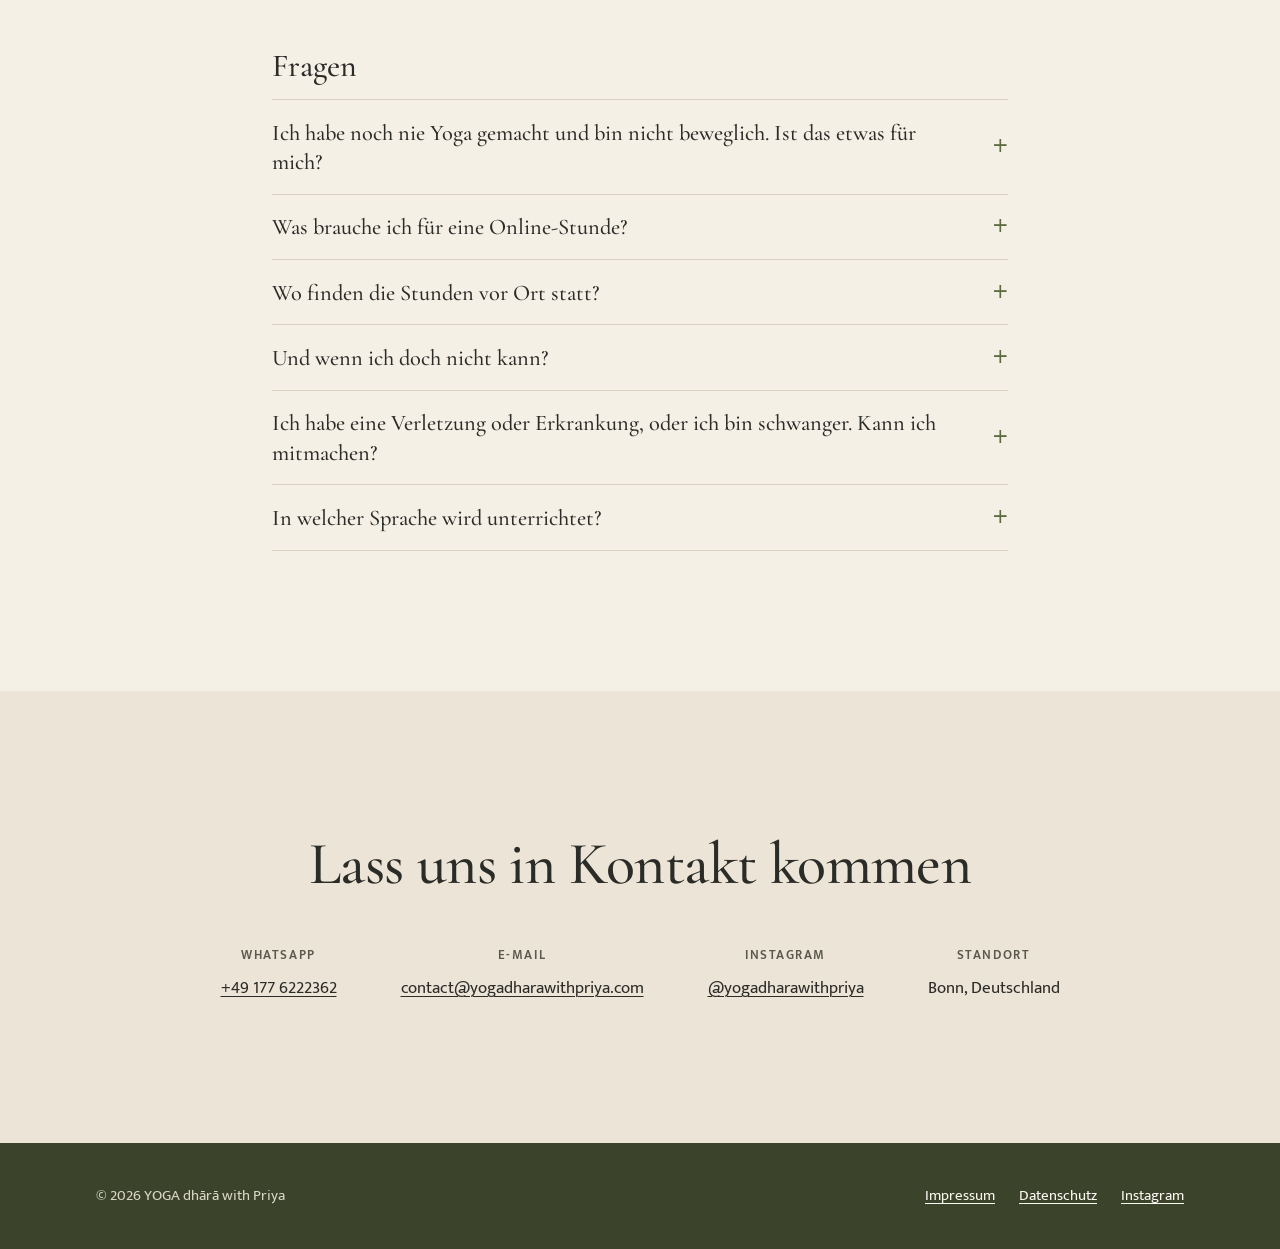
==== commit 66d26d8b: "Use the confirmed Instagram handle @yogadharawithpriya Co-Authored-By: Claude Opus 5.5 <noreply@anth" ====
--- a/de/index.html
+++ b/de/index.html
@@ -81,7 +81,7 @@
         <span class="wm-with" lang="en">with Priya</span>
       </h1>
       <p class="hero-line">Ein kleiner Raum, um dich zu bewegen, zu atmen und wieder zu dir zu finden.</p>
-      <a class="btn btn-primary" href="#classes">Kurse entdecken</a>
+      <a class="btn btn-primary" id="hero-cta" href="#classes">Kurse entdecken</a>
     </div>
   </section>
 
@@ -107,7 +107,7 @@
           <article class="offer">
             <h3>Vor Ort in Bonn</h3>
             <p>Kleine Gruppen an angekündigten Orten in und um Bonn.</p>
-            <p class="when"><strong>Wo:</strong> Termine auf <a href="https://www.instagram.com/yogadharwithpriya/" target="_blank" rel="noopener">Instagram</a>, die Adresse bei der Buchung per WhatsApp</p>
+            <p class="when"><strong>Wo:</strong> Termine auf <a href="https://www.instagram.com/yogadharawithpriya/" target="_blank" rel="noopener">Instagram</a>, die Adresse bei der Buchung per WhatsApp</p>
           </article>
           <!-- Remove this block (and the private sessions price further down) if private sessions are not offered -->
           <article class="offer">
@@ -203,7 +203,7 @@
         </details>
         <details>
           <summary>Wo finden die Stunden vor Ort statt?</summary>
-          <div><p>An angekündigten Orten in und um Bonn. Die Termine stehen auf <a href="https://www.instagram.com/yogadharwithpriya/" target="_blank" rel="noopener">Instagram</a>, die Adresse bekommst du bei der Buchung per WhatsApp.</p></div>
+          <div><p>An angekündigten Orten in und um Bonn. Die Termine stehen auf <a href="https://www.instagram.com/yogadharawithpriya/" target="_blank" rel="noopener">Instagram</a>, die Adresse bekommst du bei der Buchung per WhatsApp.</p></div>
         </details>
         <details>
           <summary>Und wenn ich doch nicht kann?</summary>
@@ -228,7 +228,7 @@
       <dl>
         <div><dt>WhatsApp</dt><dd><a href="https://wa.me/491776222362" target="_blank" rel="noopener">+49 177 6222362</a></dd></div>
         <div><dt>E-Mail</dt><dd><a href="mailto:contact@yogadharawithpriya.com">contact@yogadharawithpriya.com</a></dd></div>
-        <div><dt>Instagram</dt><dd><a href="https://www.instagram.com/yogadharwithpriya/" target="_blank" rel="noopener">@yogadharwithpriya</a></dd></div>
+        <div><dt>Instagram</dt><dd><a href="https://www.instagram.com/yogadharawithpriya/" target="_blank" rel="noopener">@yogadharawithpriya</a></dd></div>
         <div><dt>Standort</dt><dd>Bonn, Deutschland</dd></div>
       </dl>
     </div>
@@ -242,7 +242,7 @@
       <ul>
         <li><a href="impressum.html">Impressum</a></li>
         <li><a href="datenschutz.html">Datenschutz</a></li>
-        <li><a href="https://www.instagram.com/yogadharwithpriya/" target="_blank" rel="noopener">Instagram</a></li>
+        <li><a href="https://www.instagram.com/yogadharawithpriya/" target="_blank" rel="noopener">Instagram</a></li>
       </ul>
     </div>
   </div>
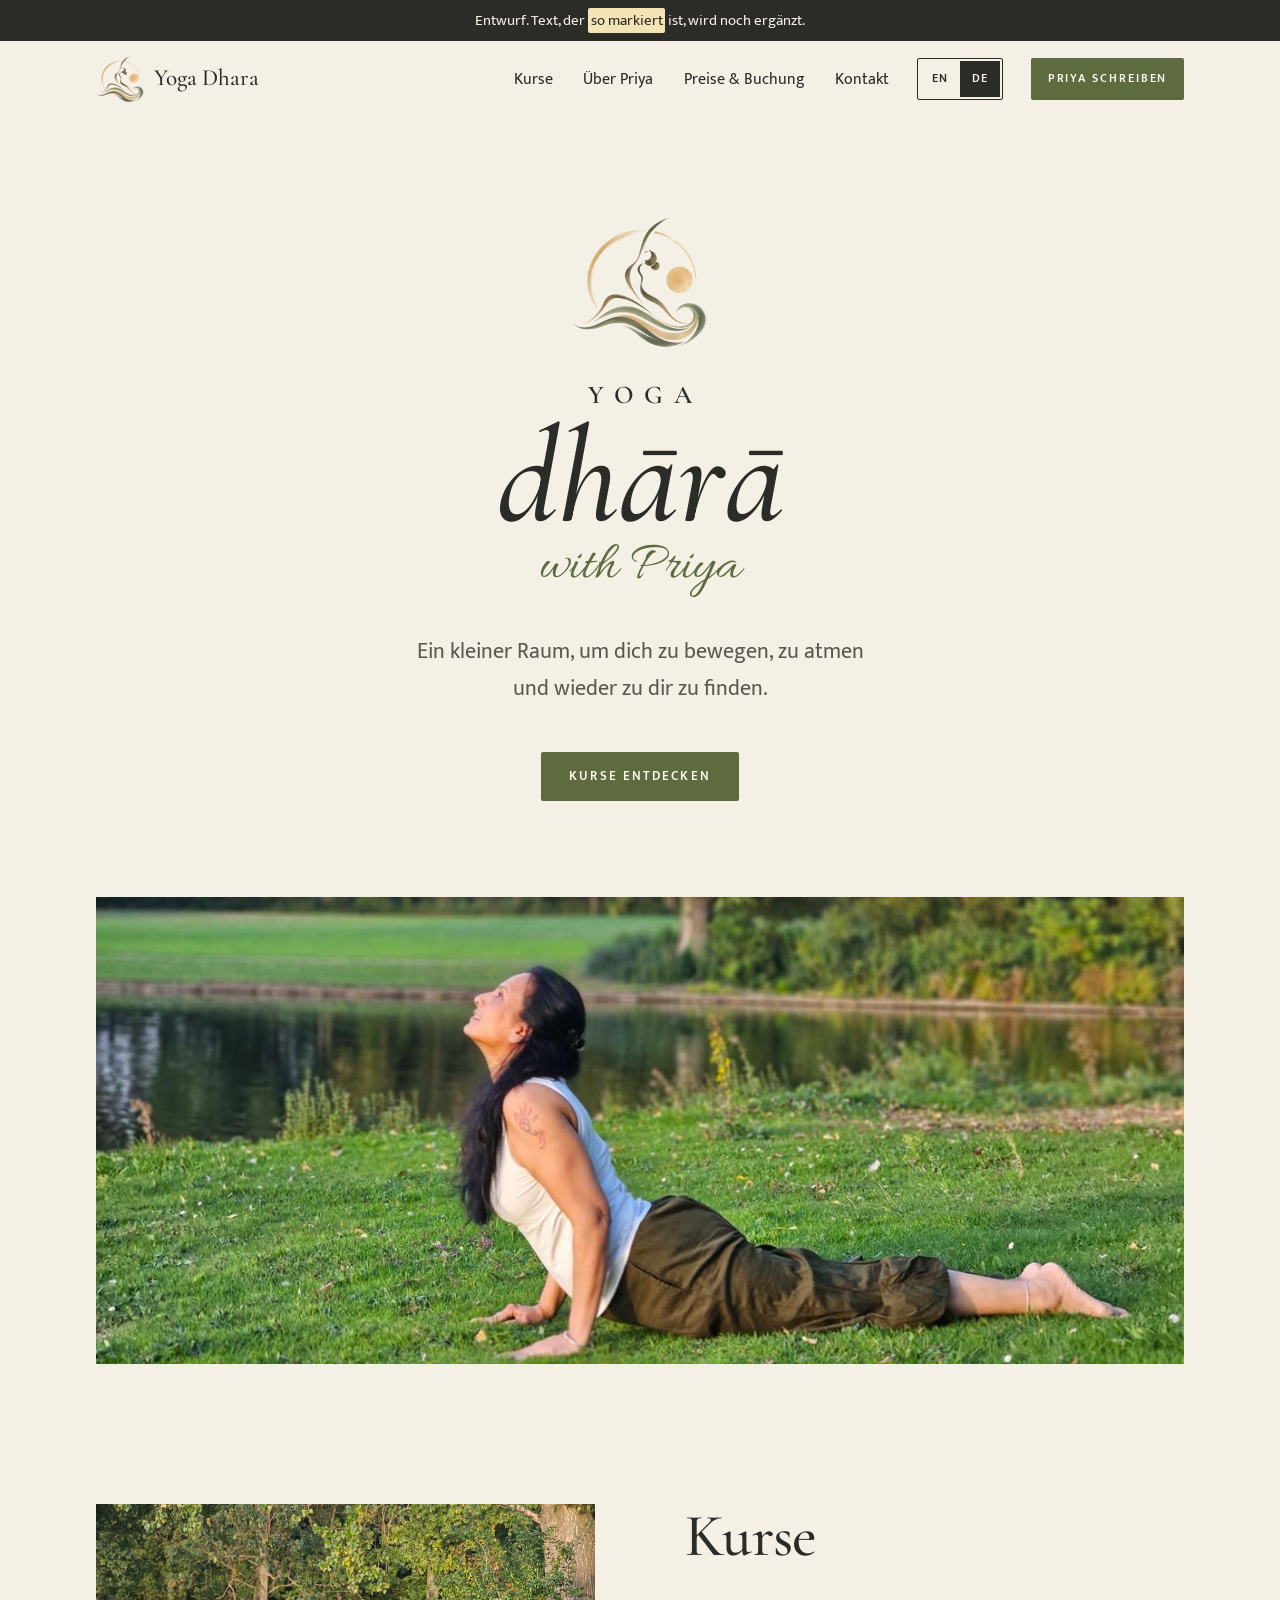
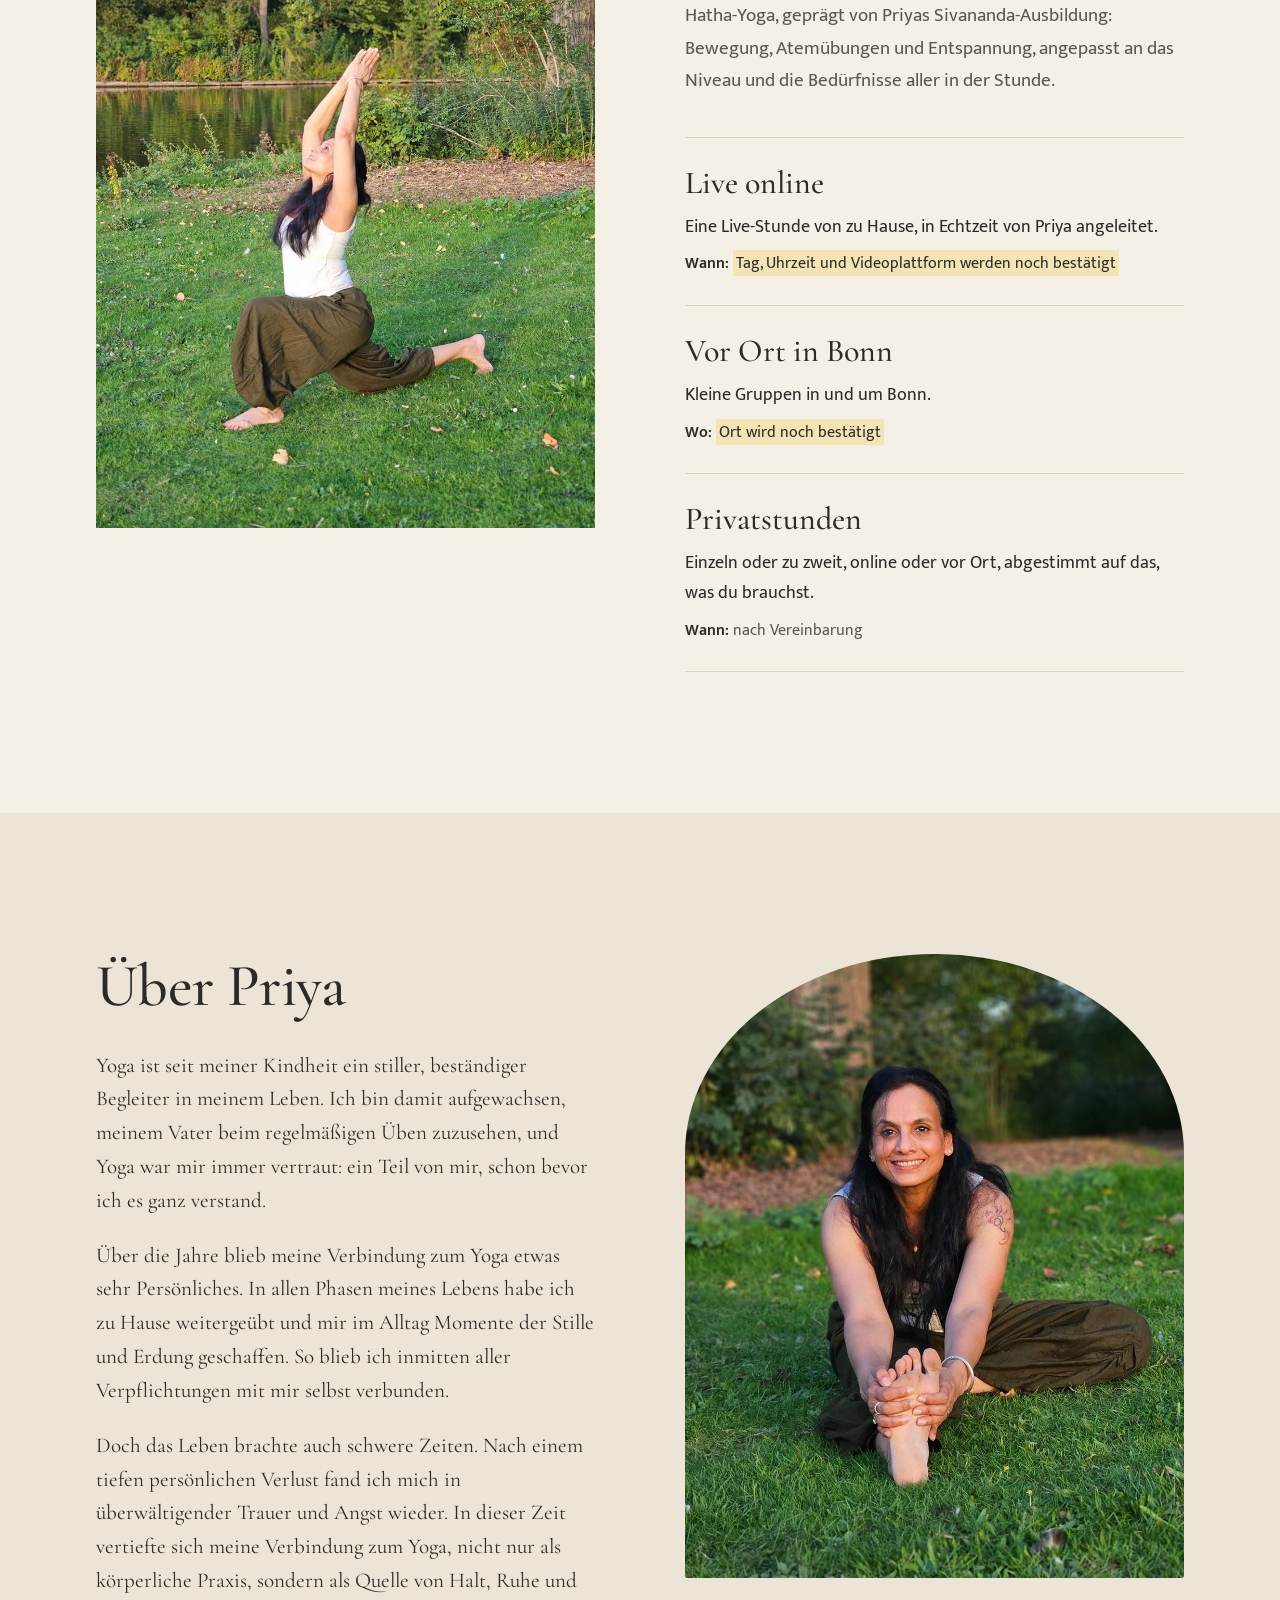
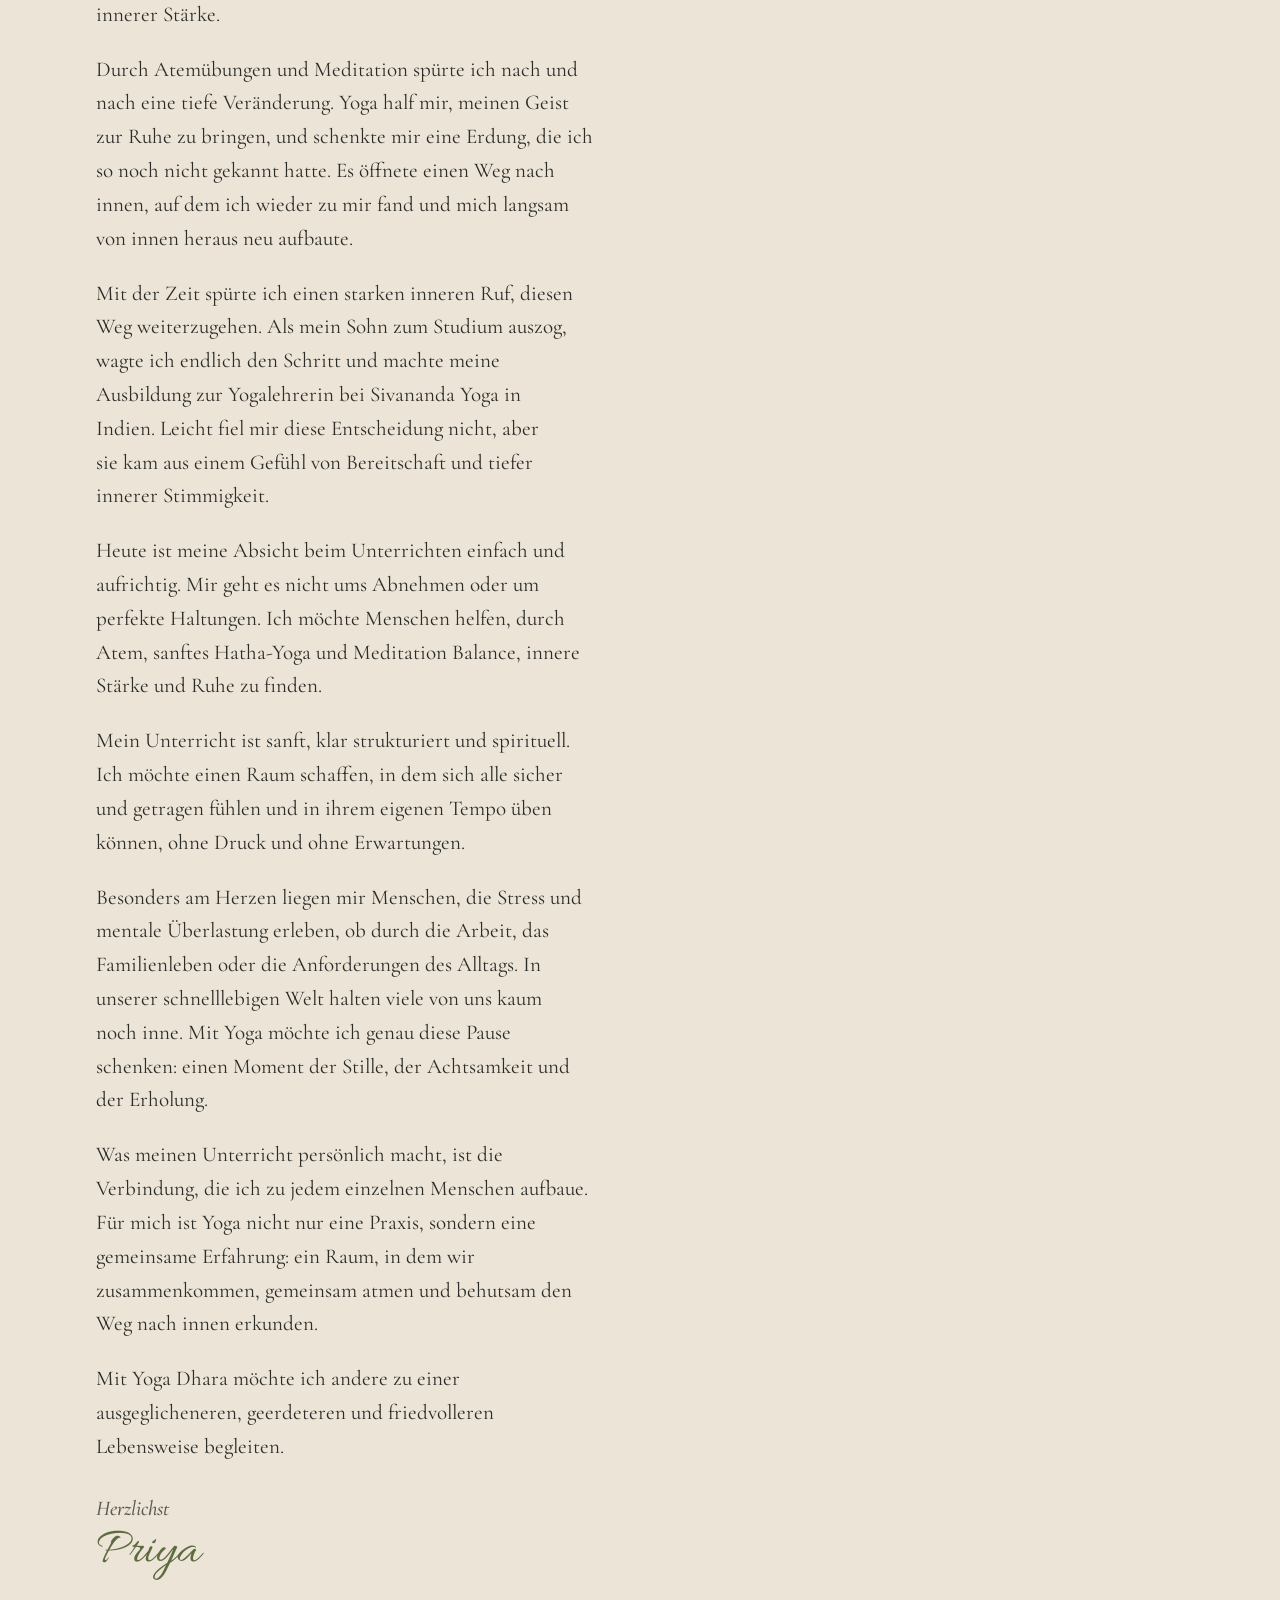
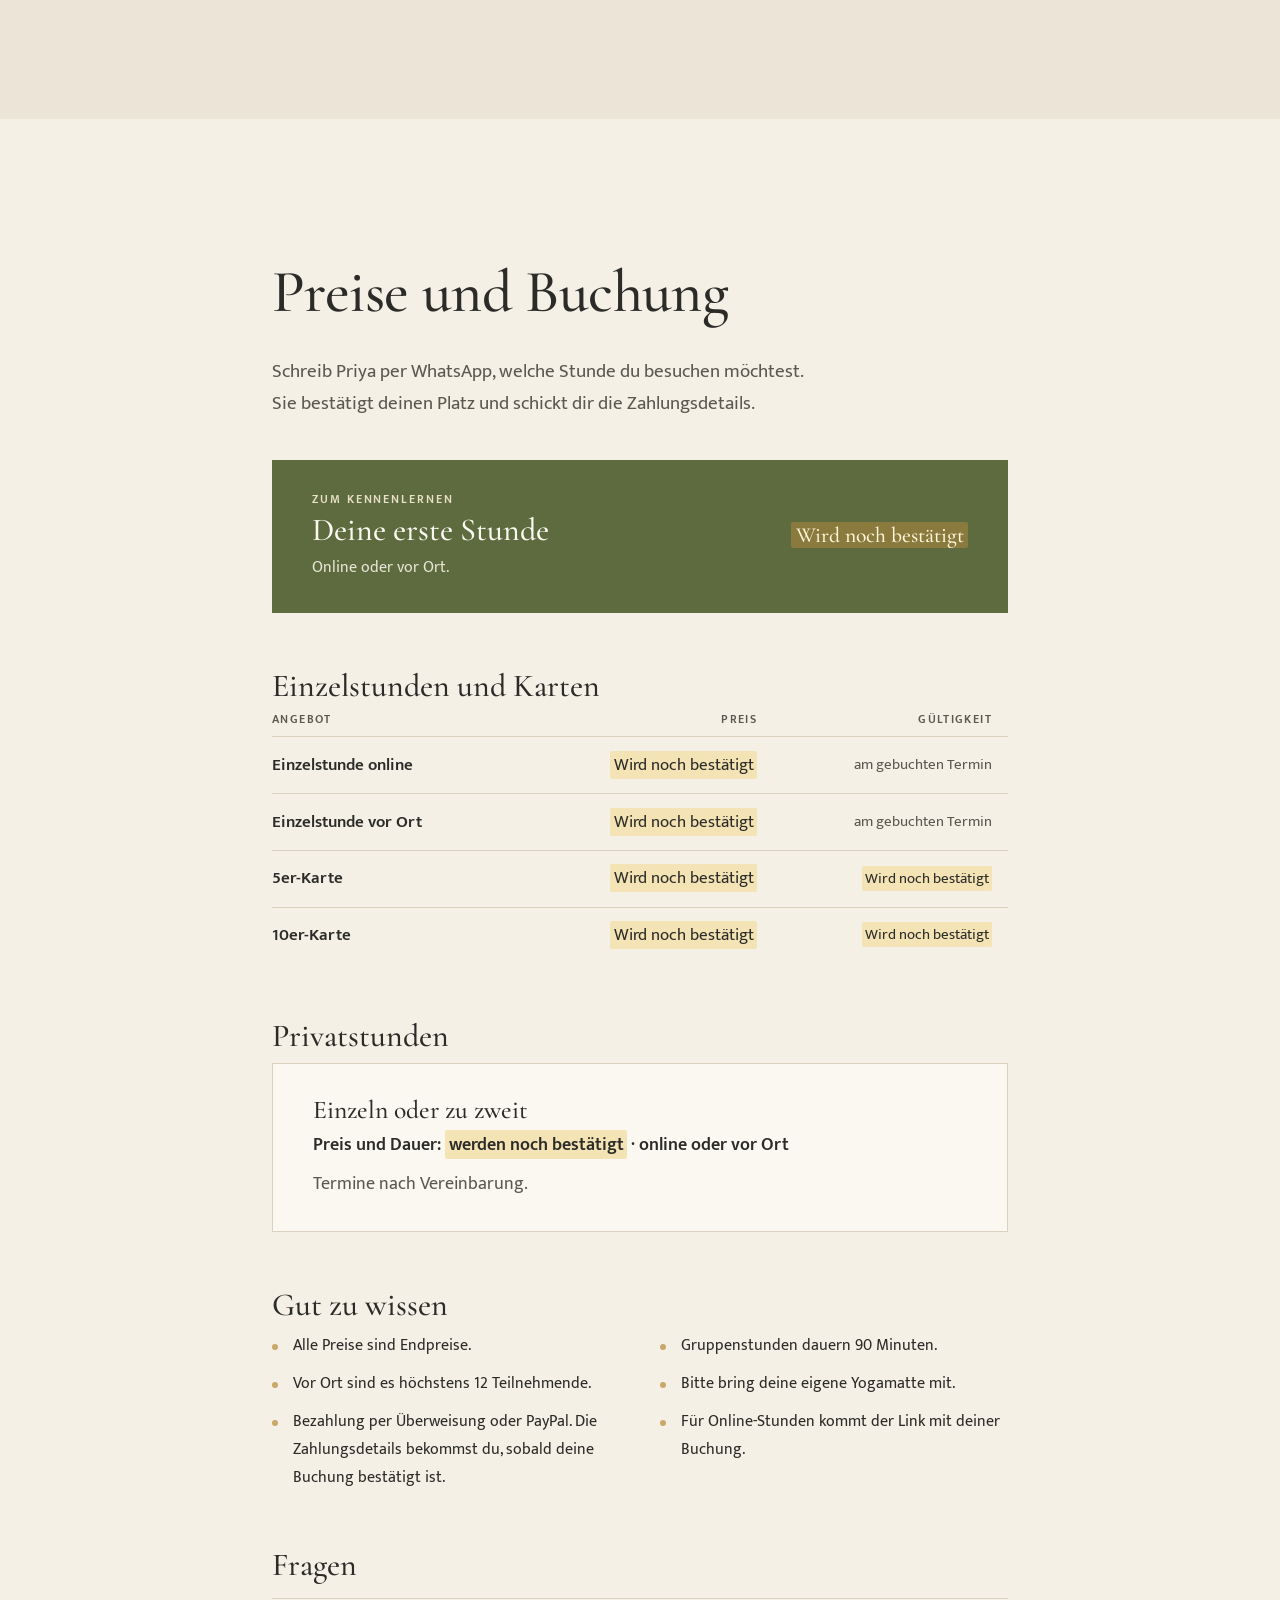
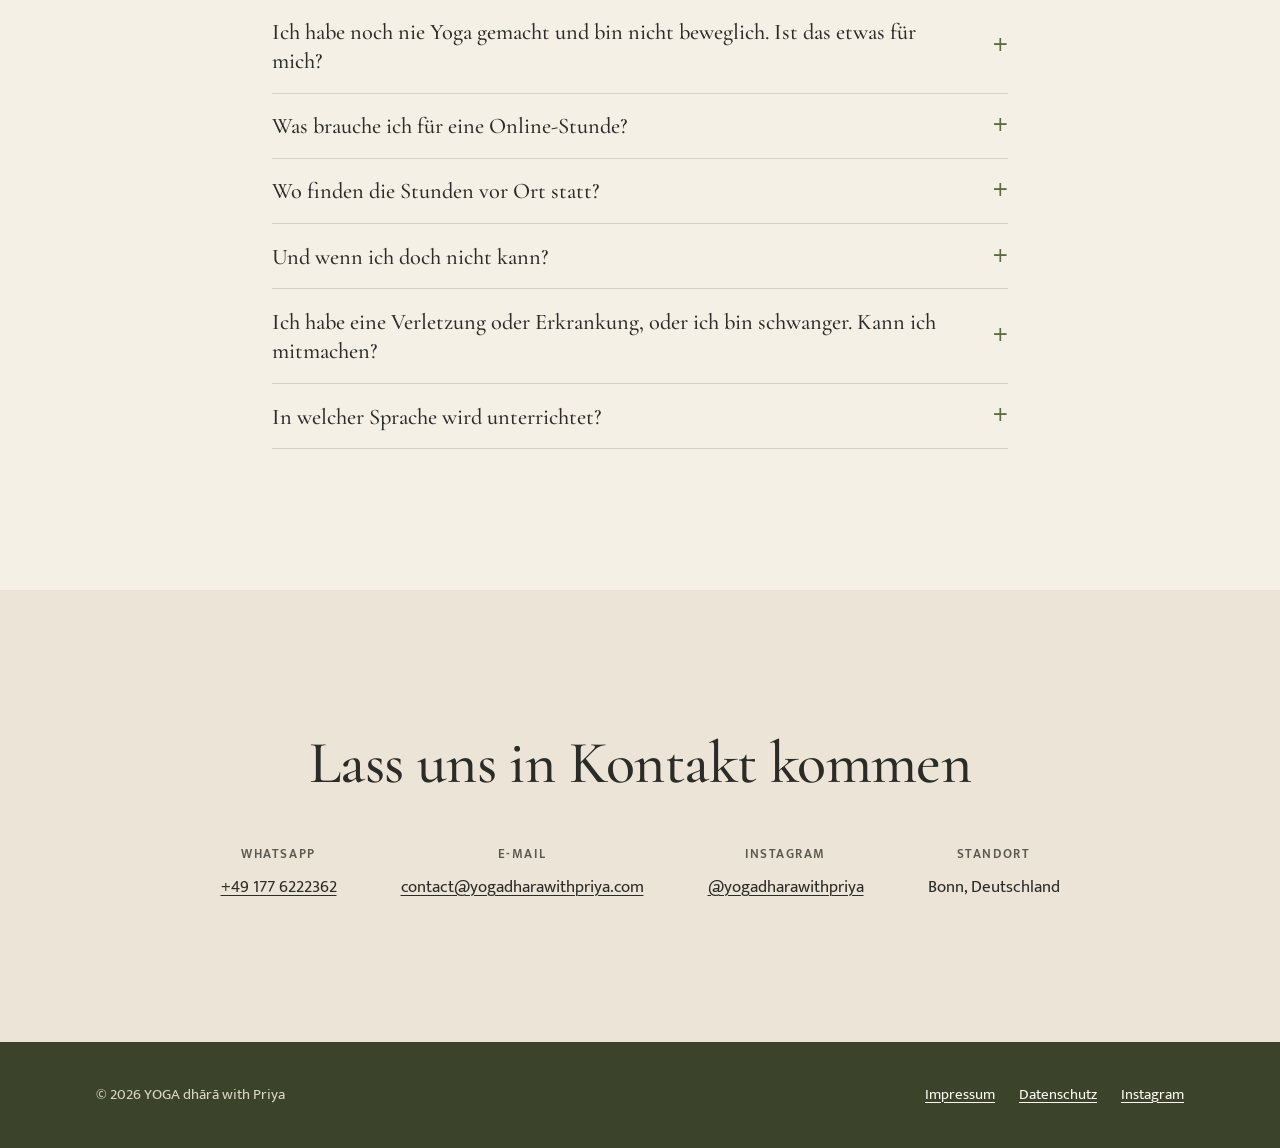
==== commit b2e24c97: "Priya's answers (wave 2): full About, prices to be confirmed, details - About Priya: her full origin" ====
--- a/de/index.html
+++ b/de/index.html
@@ -100,14 +100,14 @@
         <!-- Class options: Priya will edit these separately -->
         <div class="offers">
           <article class="offer">
-            <h3>Live online, jede Woche</h3>
-            <p>Eine Live-Stunde von zu Hause über <mark class="todo">[Zoom]</mark>, in Echtzeit von Priya angeleitet.</p>
-            <p class="when"><strong>Wann:</strong> <mark class="todo">[z. B. dienstags, 19:00–20:30 Uhr]</mark></p>
+            <h3>Live online</h3>
+            <p>Eine Live-Stunde von zu Hause, in Echtzeit von Priya angeleitet.</p>
+            <p class="when"><strong>Wann:</strong> <mark class="todo">Tag, Uhrzeit und Videoplattform werden noch bestätigt</mark></p>
           </article>
           <article class="offer">
             <h3>Vor Ort in Bonn</h3>
-            <p>Kleine Gruppen an angekündigten Orten in und um Bonn.</p>
-            <p class="when"><strong>Wo:</strong> Termine auf <a href="https://www.instagram.com/yogadharawithpriya/" target="_blank" rel="noopener">Instagram</a>, die Adresse bei der Buchung per WhatsApp</p>
+            <p>Kleine Gruppen in und um Bonn.</p>
+            <p class="when"><strong>Wo:</strong> <mark class="todo">Ort wird noch bestätigt</mark></p>
           </article>
           <!-- Remove this block (and the private sessions price further down) if private sessions are not offered -->
           <article class="offer">
@@ -127,13 +127,20 @@
            alt="Priya sitzt lächelnd auf der Wiese und hält ihren Fuß in einer Vorbeuge">
       <div>
         <h2 id="about-title">Über Priya</h2>
-        <!-- Priya's own words, about 90 words. She may rewrite it. -->
+        <!-- Priya's own words, in full (lightly edited). She will revise it separately. -->
         <div class="letter">
-          <p>Yoga begleitet mich seit meiner Kindheit, als ich meinem Vater beim Üben zusah. Lange blieb meine Praxis etwas Persönliches. Nach einem tiefen persönlichen Verlust schenkten mir Atemübungen und Meditation Ruhe und innere Stärke und halfen mir, mich von innen heraus neu aufzubauen.</p>
-          <p>Als mein Sohn zum Studium auszog, machte ich meine Ausbildung zur Yogalehrerin bei Sivananda Yoga in Indien.</p>
-          <p>Heute unterrichte ich sanftes Hatha-Yoga, Atemübungen und Meditation, in deinem Tempo und ohne Druck. Besonders willkommen sind Menschen, die sich gestresst oder überfordert fühlen und eine Pause brauchen.</p>
+          <p>Yoga ist seit meiner Kindheit ein stiller, beständiger Begleiter in meinem Leben. Ich bin damit aufgewachsen, meinem Vater beim regelmäßigen Üben zuzusehen, und Yoga war mir immer vertraut: ein Teil von mir, schon bevor ich es ganz verstand.</p>
+          <p>Über die Jahre blieb meine Verbindung zum Yoga etwas sehr Persönliches. In allen Phasen meines Lebens habe ich zu Hause weitergeübt und mir im Alltag Momente der Stille und Erdung geschaffen. So blieb ich inmitten aller Verpflichtungen mit mir selbst verbunden.</p>
+          <p>Doch das Leben brachte auch schwere Zeiten. Nach einem tiefen persönlichen Verlust fand ich mich in überwältigender Trauer und Angst wieder. In dieser Zeit vertiefte sich meine Verbindung zum Yoga, nicht nur als körperliche Praxis, sondern als Quelle von Halt, Ruhe und innerer Stärke.</p>
+          <p>Durch Atemübungen und Meditation spürte ich nach und nach eine tiefe Veränderung. Yoga half mir, meinen Geist zur Ruhe zu bringen, und schenkte mir eine Erdung, die ich so noch nicht gekannt hatte. Es öffnete einen Weg nach innen, auf dem ich wieder zu mir fand und mich langsam von innen heraus neu aufbaute.</p>
+          <p>Mit der Zeit spürte ich einen starken inneren Ruf, diesen Weg weiterzugehen. Als mein Sohn zum Studium auszog, wagte ich endlich den Schritt und machte meine Ausbildung zur Yogalehrerin bei Sivananda Yoga in Indien. Leicht fiel mir diese Entscheidung nicht, aber sie kam aus einem Gefühl von Bereitschaft und tiefer innerer Stimmigkeit.</p>
+          <p>Heute ist meine Absicht beim Unterrichten einfach und aufrichtig. Mir geht es nicht ums Abnehmen oder um perfekte Haltungen. Ich möchte Menschen helfen, durch Atem, sanftes Hatha-Yoga und Meditation Balance, innere Stärke und Ruhe zu finden.</p>
+          <p>Mein Unterricht ist sanft, klar strukturiert und spirituell. Ich möchte einen Raum schaffen, in dem sich alle sicher und getragen fühlen und in ihrem eigenen Tempo üben können, ohne Druck und ohne Erwartungen.</p>
+          <p>Besonders am Herzen liegen mir Menschen, die Stress und mentale Überlastung erleben, ob durch die Arbeit, das Familienleben oder die Anforderungen des Alltags. In unserer schnelllebigen Welt halten viele von uns kaum noch inne. Mit Yoga möchte ich genau diese Pause schenken: einen Moment der Stille, der Achtsamkeit und der Erholung.</p>
+          <p>Was meinen Unterricht persönlich macht, ist die Verbindung, die ich zu jedem einzelnen Menschen aufbaue. Für mich ist Yoga nicht nur eine Praxis, sondern eine gemeinsame Erfahrung: ein Raum, in dem wir zusammenkommen, gemeinsam atmen und behutsam den Weg nach innen erkunden.</p>
+          <p>Mit Yoga Dhara möchte ich andere zu einer ausgeglicheneren, geerdeteren und friedvolleren Lebensweise begleiten.</p>
           <p class="signoff">Herzlichst<span class="signature">Priya</span></p>
-        </div>
+          </div>
       </div>
     </div>
 
@@ -149,46 +156,61 @@
         <div>
           <p class="offer-for">Zum Kennenlernen</p>
           <h3>Deine erste Stunde</h3>
-          <p>Online oder vor Ort. Einmalig für alle, die neu sind.</p>
+          <p>Online oder vor Ort.</p>
         </div>
         <div class="price-tag">
-          <span class="amount"><mark class="todo">00 €</mark></span>
-          <span class="per">danach Einzelstunde oder Karte</span>
+          <span class="amount tbc"><mark class="todo">Wird noch bestätigt</mark></span>
         </div>
       </div>
 
+      <!-- All amounts and validity periods: to be confirmed by Priya. Don't fill in guesses. -->
       <h3 class="price-group">Einzelstunden und Karten</h3>
       <div class="table-wrap">
         <table class="price-table">
           <thead>
-            <tr><th scope="col">Angebot</th><th scope="col">Preis</th><th scope="col">Pro Einheit</th><th scope="col">Gültigkeit</th></tr>
+            <tr><th scope="col">Angebot</th><th scope="col">Preis</th><th scope="col">Gültigkeit</th></tr>
           </thead>
           <tbody>
-            <tr><th scope="row">Einzelstunde online</th><td data-label="Preis"><mark class="todo">00 €</mark></td><td class="per" data-label="Pro Einheit"><mark class="todo">00 €</mark></td><td class="valid" data-label="Gültigkeit">am gebuchten Termin</td></tr>
-            <tr><th scope="row">Einzelstunde vor Ort</th><td data-label="Preis"><mark class="todo">00 €</mark></td><td class="per" data-label="Pro Einheit"><mark class="todo">00 €</mark></td><td class="valid" data-label="Gültigkeit">am gebuchten Termin</td></tr>
-            <tr><th scope="row">5er-Karte</th><td data-label="Preis"><mark class="todo">00 €</mark></td><td class="per" data-label="Pro Einheit"><mark class="todo">00 €</mark></td><td class="valid" data-label="Gültigkeit"><mark class="todo">3 Monate</mark></td></tr>
-            <tr class="best"><th scope="row">10er-Karte <span class="badge">Preistipp</span></th><td data-label="Preis"><mark class="todo">00 €</mark></td><td class="per" data-label="Pro Einheit"><mark class="todo">00 €</mark></td><td class="valid" data-label="Gültigkeit"><mark class="todo">6 Monate</mark></td></tr>
+            <tr><th scope="row">Einzelstunde online</th><td data-label="Preis"><mark class="todo">Wird noch bestätigt</mark></td><td class="valid" data-label="Gültigkeit">am gebuchten Termin</td></tr>
+            <tr><th scope="row">Einzelstunde vor Ort</th><td data-label="Preis"><mark class="todo">Wird noch bestätigt</mark></td><td class="valid" data-label="Gültigkeit">am gebuchten Termin</td></tr>
+            <tr><th scope="row">5er-Karte</th><td data-label="Preis"><mark class="todo">Wird noch bestätigt</mark></td><td class="valid" data-label="Gültigkeit"><mark class="todo">Wird noch bestätigt</mark></td></tr>
+            <tr><th scope="row">10er-Karte</th><td data-label="Preis"><mark class="todo">Wird noch bestätigt</mark></td><td class="valid" data-label="Gültigkeit"><mark class="todo">Wird noch bestätigt</mark></td></tr>
           </tbody>
         </table>
       </div>
-      <p class="table-note"><mark class="todo">[Karten gelten für Online- und Vor-Ort-Stunden gleichermaßen.]</mark></p>
+
+      <!-- MONTHLY PLANS: kept for Priya's separate review, hidden from the public site until confirmed.
+           To show it, remove the comment markers around this block. Don't invent prices, minimum terms or cancellation terms.
+      <h3 class="price-group">Monatsabos</h3>
+      <div class="table-wrap">
+        <table class="price-table">
+          <thead>
+            <tr><th scope="col">Abo</th><th scope="col">Pro Monat</th><th scope="col">Bedingungen</th></tr>
+          </thead>
+          <tbody>
+            <tr><th scope="row">1× pro Woche</th><td data-label="Pro Monat"><mark class="todo">Wird noch bestätigt</mark></td><td class="valid" data-label="Bedingungen"><mark class="todo">Wird noch bestätigt</mark></td></tr>
+            <tr><th scope="row">2× pro Woche</th><td data-label="Pro Monat"><mark class="todo">Wird noch bestätigt</mark></td><td class="valid" data-label="Bedingungen"><mark class="todo">Wird noch bestätigt</mark></td></tr>
+          </tbody>
+        </table>
+      </div>
+      -->
 
       <!-- Remove this block (and "Privatstunden" under Kurse) if private sessions are not offered -->
       <h3 class="price-group">Privatstunden</h3>
       <div class="private-offer">
         <h4>Einzeln oder zu zweit</h4>
-        <p class="private-terms"><mark class="todo">00 €</mark> für <mark class="todo">60</mark> Minuten · online oder vor Ort · bis zu zwei Personen</p>
-        <p><mark class="todo">[Zu zweit: 00 € pro Person.]</mark> Termine nach Vereinbarung.</p>
+        <p class="private-terms">Preis und Dauer: <mark class="todo">werden noch bestätigt</mark> · online oder vor Ort</p>
+        <p>Termine nach Vereinbarung.</p>
       </div>
 
       <h3 class="price-group">Gut zu wissen</h3>
       <ul class="good-to-know">
         <li>Alle Preise sind Endpreise.</li>
-        <li>Eine Yogastunde dauert etwa <mark class="todo">90</mark> Minuten.</li>
-        <li>Online-Stunden laufen über <mark class="todo">Zoom</mark>. Den Link bekommst du mit der Buchung.</li>
-        <li>Vor Ort bleiben die Gruppen klein: höchstens <mark class="todo">12</mark> Personen.</li>
-        <li>Bring eine Matte und eine Decke mit. <mark class="todo">[Matten vor Ort ausleihbar?]</mark></li>
-        <li>Bezahlung per <mark class="todo">Überweisung oder PayPal</mark>, sobald dein Platz bestätigt ist.</li>
+        <li>Gruppenstunden dauern 90 Minuten.</li>
+        <li>Vor Ort sind es höchstens 12 Teilnehmende.</li>
+        <li>Bitte bring deine eigene Yogamatte mit.</li>
+        <li>Bezahlung per Überweisung oder PayPal. Die Zahlungsdetails bekommst du, sobald deine Buchung bestätigt ist.</li>
+        <li>Für Online-Stunden kommt der Link mit deiner Buchung.</li>
       </ul>
 
       <h3 class="price-group" id="faq" data-anchor>Fragen</h3>
@@ -203,11 +225,13 @@
         </details>
         <details>
           <summary>Wo finden die Stunden vor Ort statt?</summary>
-          <div><p>An angekündigten Orten in und um Bonn. Die Termine stehen auf <a href="https://www.instagram.com/yogadharawithpriya/" target="_blank" rel="noopener">Instagram</a>, die Adresse bekommst du bei der Buchung per WhatsApp.</p></div>
+          <div><p>In und um Bonn. <mark class="todo">Der Ort wird noch bestätigt.</mark> Die Termine stehen dann auf <a href="https://www.instagram.com/yogadharawithpriya/" target="_blank" rel="noopener">Instagram</a>.</p></div>
         </details>
         <details>
           <summary>Und wenn ich doch nicht kann?</summary>
-          <div><p><mark class="todo">[Stornoregel, z. B.: Sag Priya mindestens 24 Stunden vorher Bescheid, dann verschiebt sich deine Stunde auf einen anderen Termin.]</mark></p></div>
+          <div><!-- Draft cancellation policy for individual bookings, under Priya's review. Monthly-plan terms will be decided separately. -->
+            <p>Wenn du mindestens 24 Stunden vor der Stunde absagst, bleibt deine Zahlung oder dein Kartenguthaben für eine andere Stunde erhalten, sofern es Plätze gibt und deine Karte noch gültig ist. Spätere Absagen und verpasste Stunden gelten als genutzt.</p>
+            <p>Sagt Priya eine Stunde ab, bekommst du eine Ersatzstunde oder dein Guthaben zurück, bei einer Einzelstunde auf Wunsch auch dein Geld. <mark class="todo">[Entwurf, wird noch geprüft]</mark></p></div>
         </details>
         <details>
           <summary>Ich habe eine Verletzung oder Erkrankung, oder ich bin schwanger. Kann ich mitmachen?</summary>
@@ -215,7 +239,7 @@
         </details>
         <details>
           <summary>In welcher Sprache wird unterrichtet?</summary>
-          <div><p><mark class="todo">[Englisch, oder Englisch und Deutsch]</mark></p></div>
+          <div><p>Der Unterricht ist auf Englisch.</p></div>
         </details>
       </div>
     </div>
--- a/assets/css/site.css
+++ b/assets/css/site.css
@@ -219,6 +219,7 @@
 .intro-offer mark.todo { background: #8A7A3E; color: #FFF6DC; }
 .price-tag { flex: 0 0 auto; text-align: right; }
 .price-tag .amount { display: block; font: 500 clamp(2.6rem, 5vw, 3.2rem)/1 var(--serif); color: var(--paper); }
+.price-tag .amount.tbc { font-size: 1.35rem; line-height: 1.2; }
 .price-tag .per { display: block; margin-top: 0.4rem; font-size: 0.92rem; color: #E6E4D6; }
 
 .price-group { margin: 3.5rem 0 0.3em; }
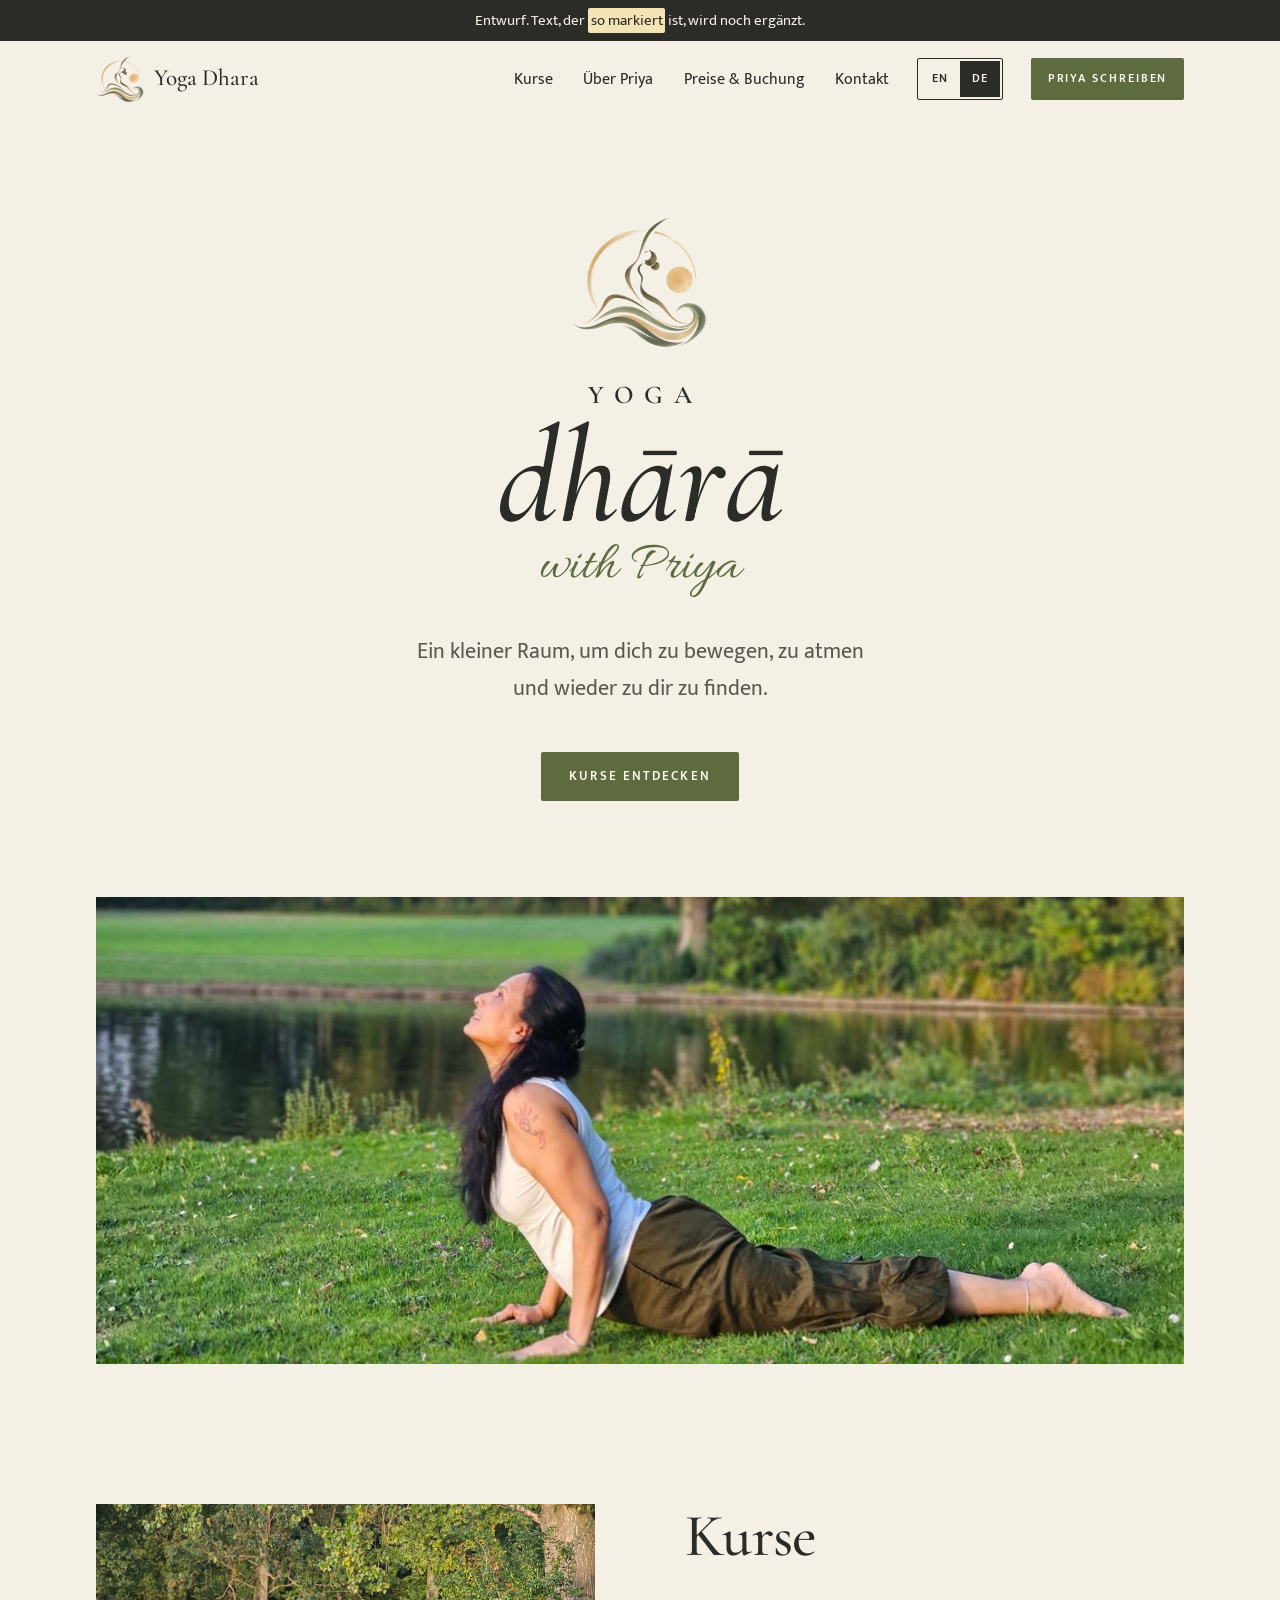
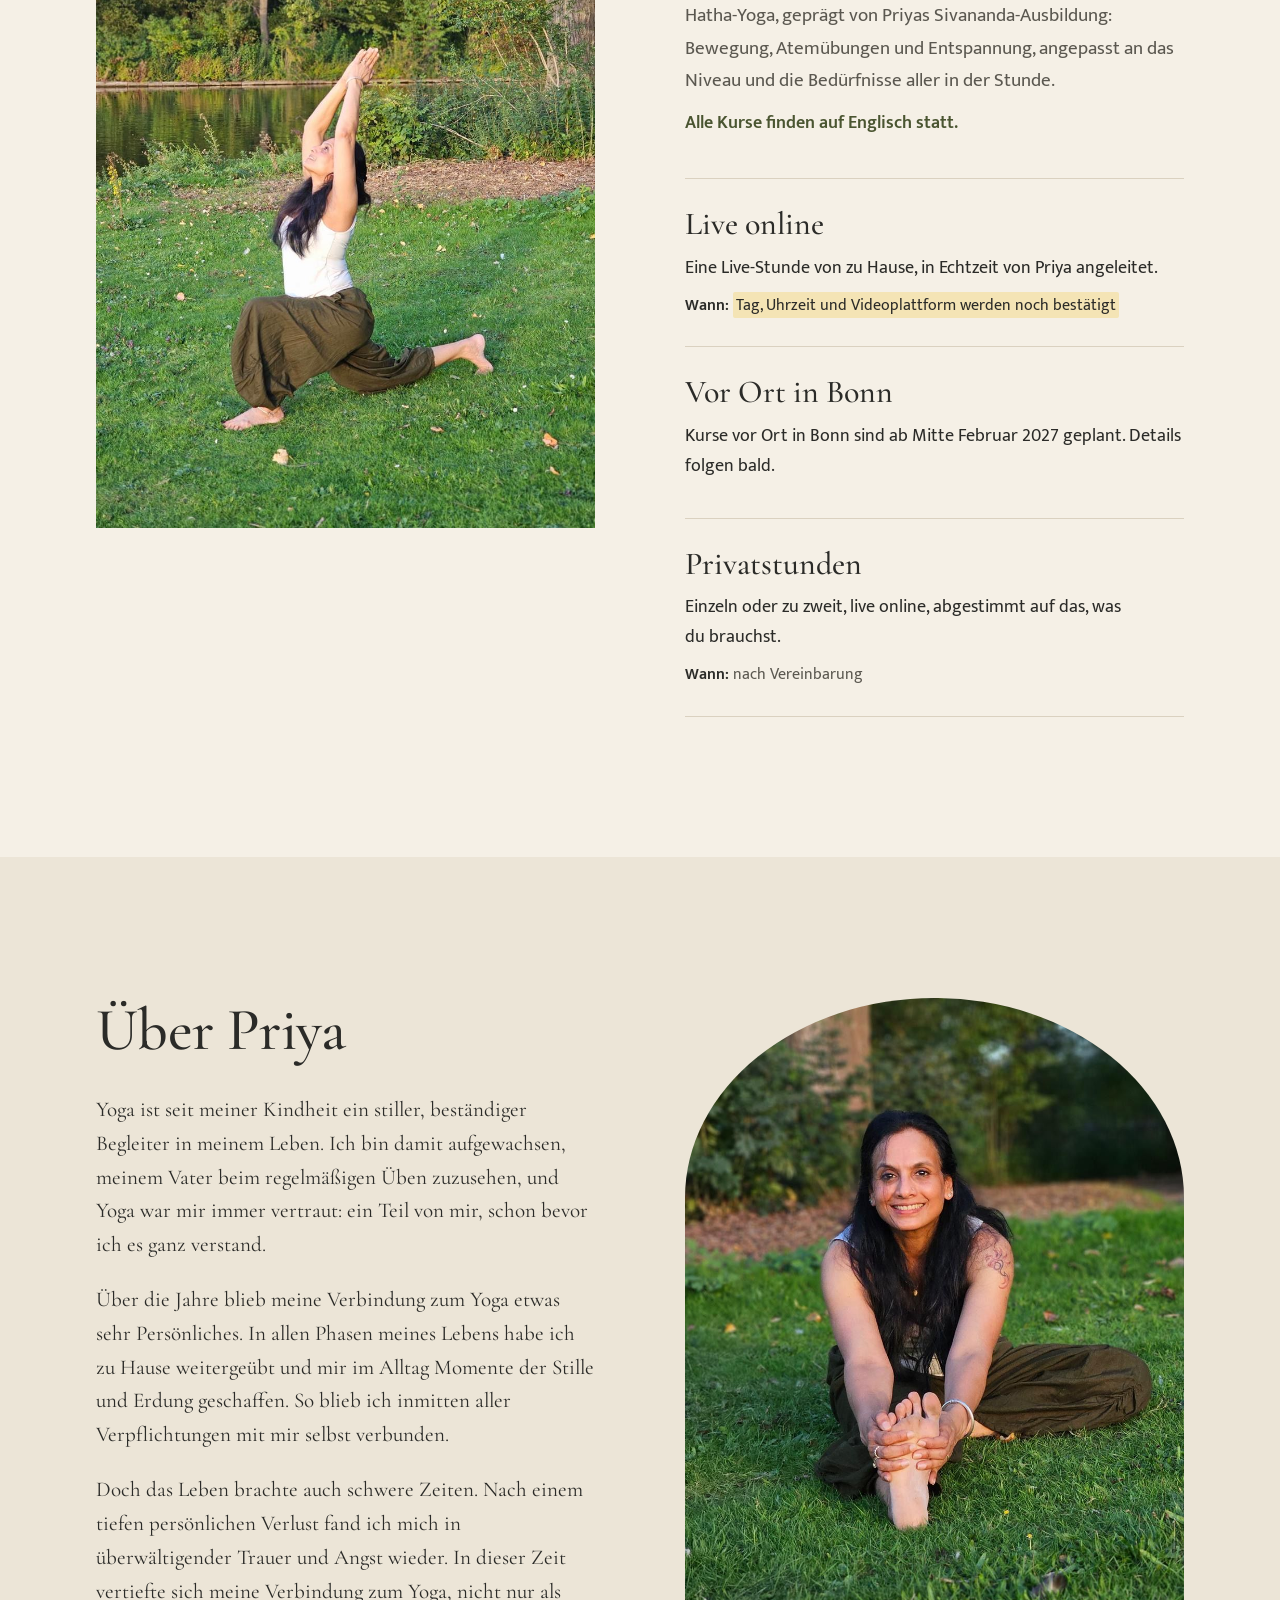
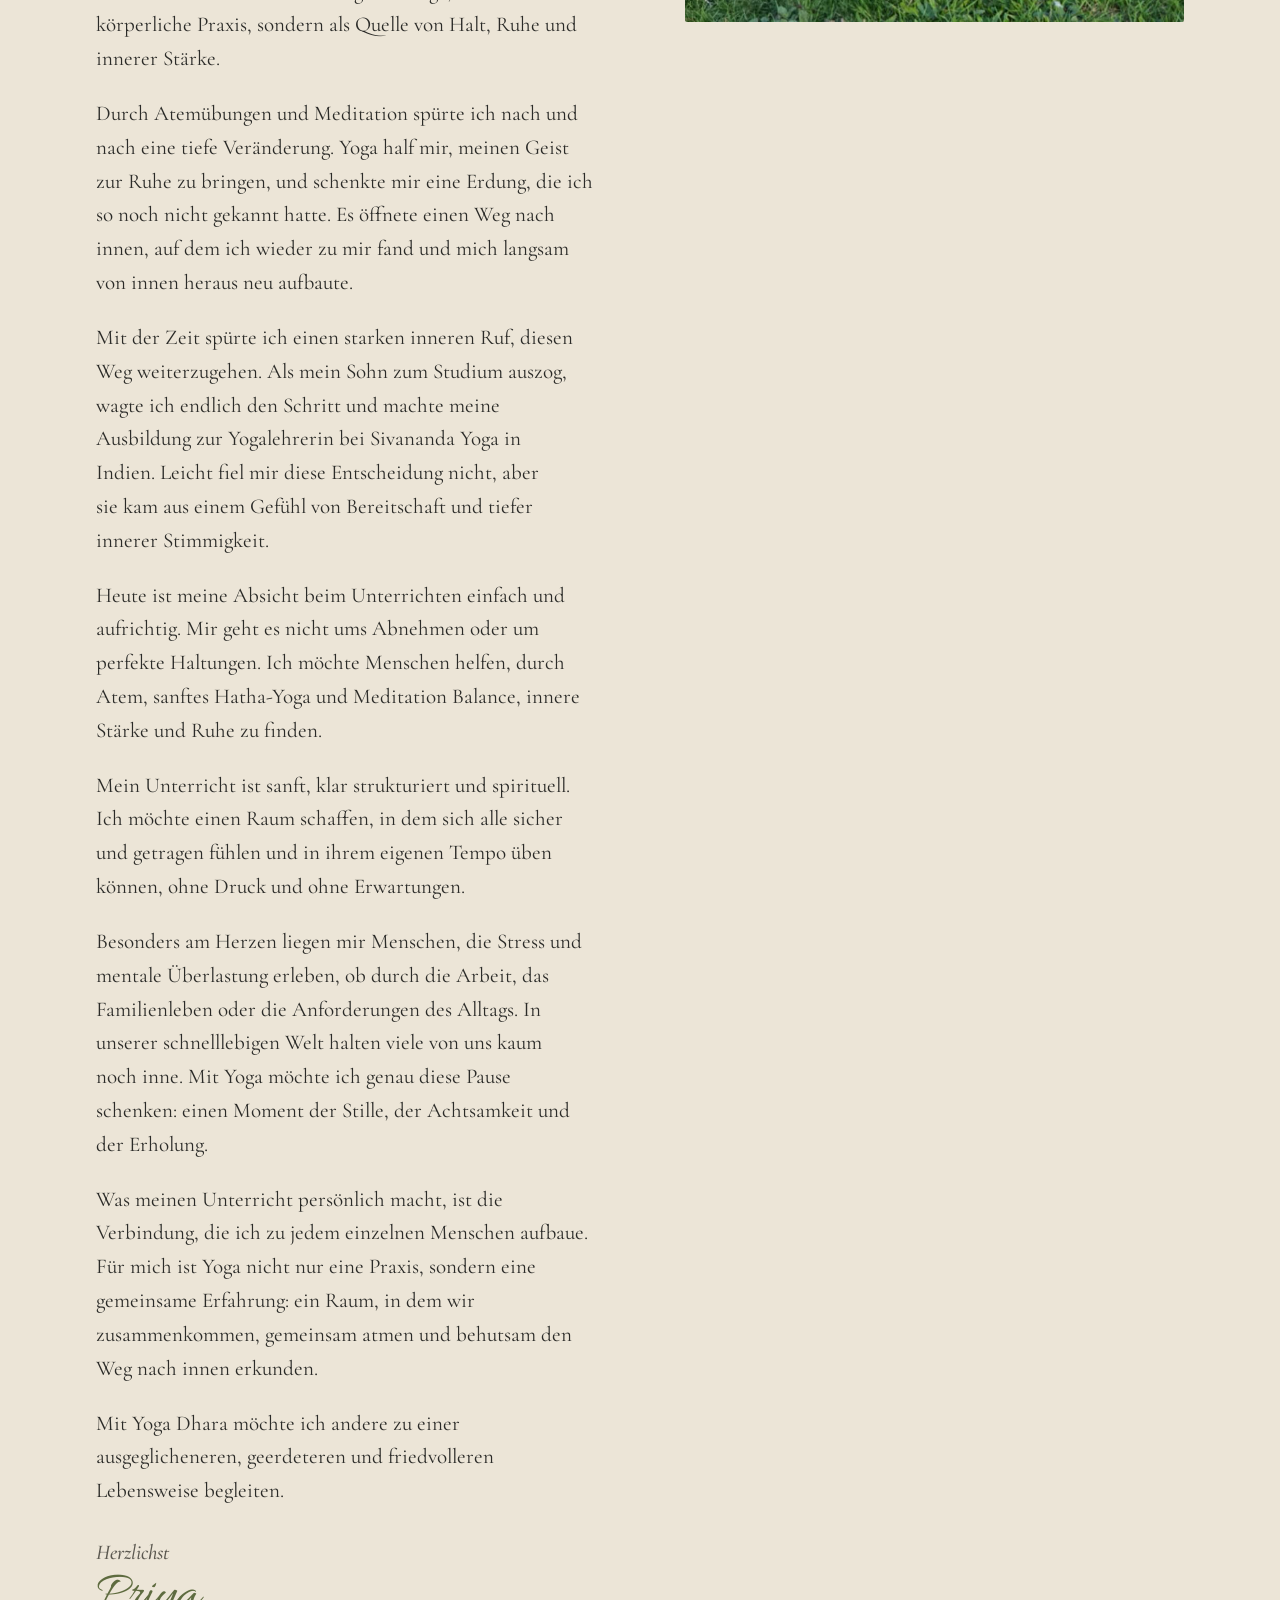
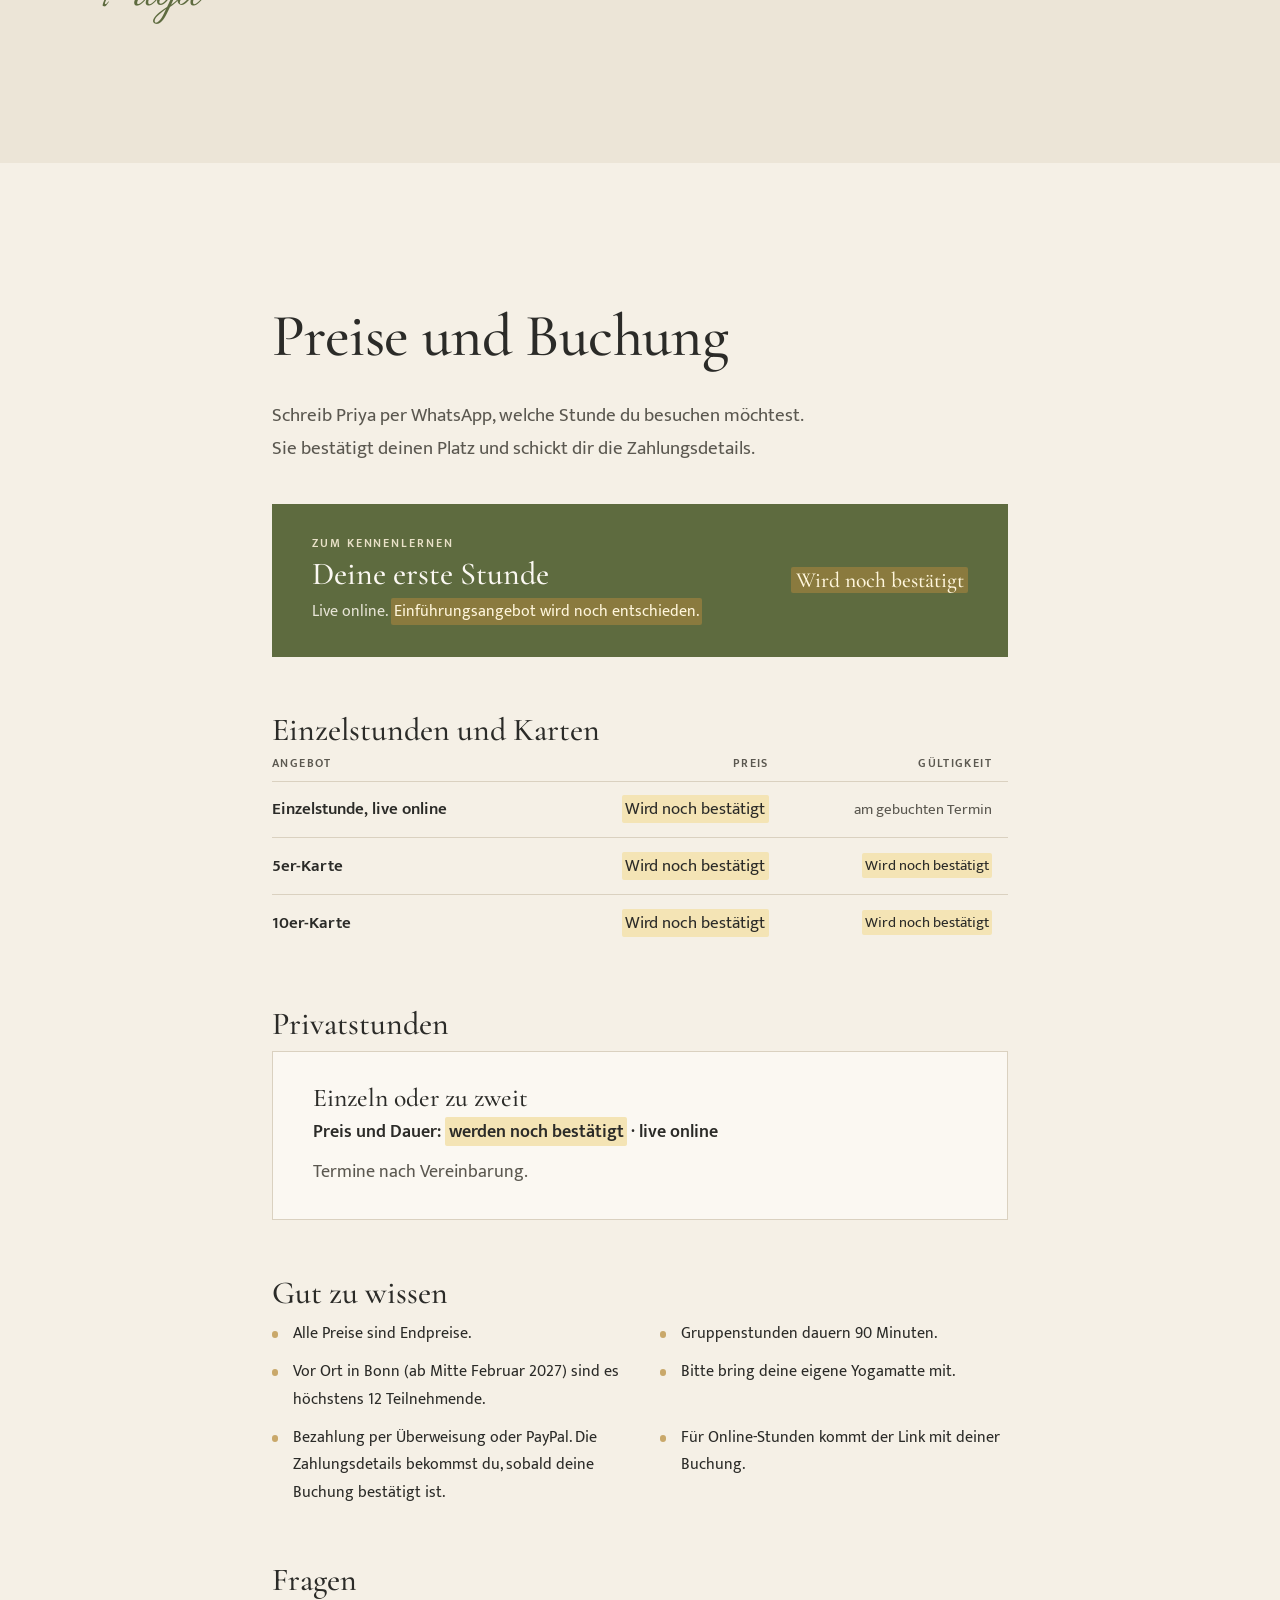
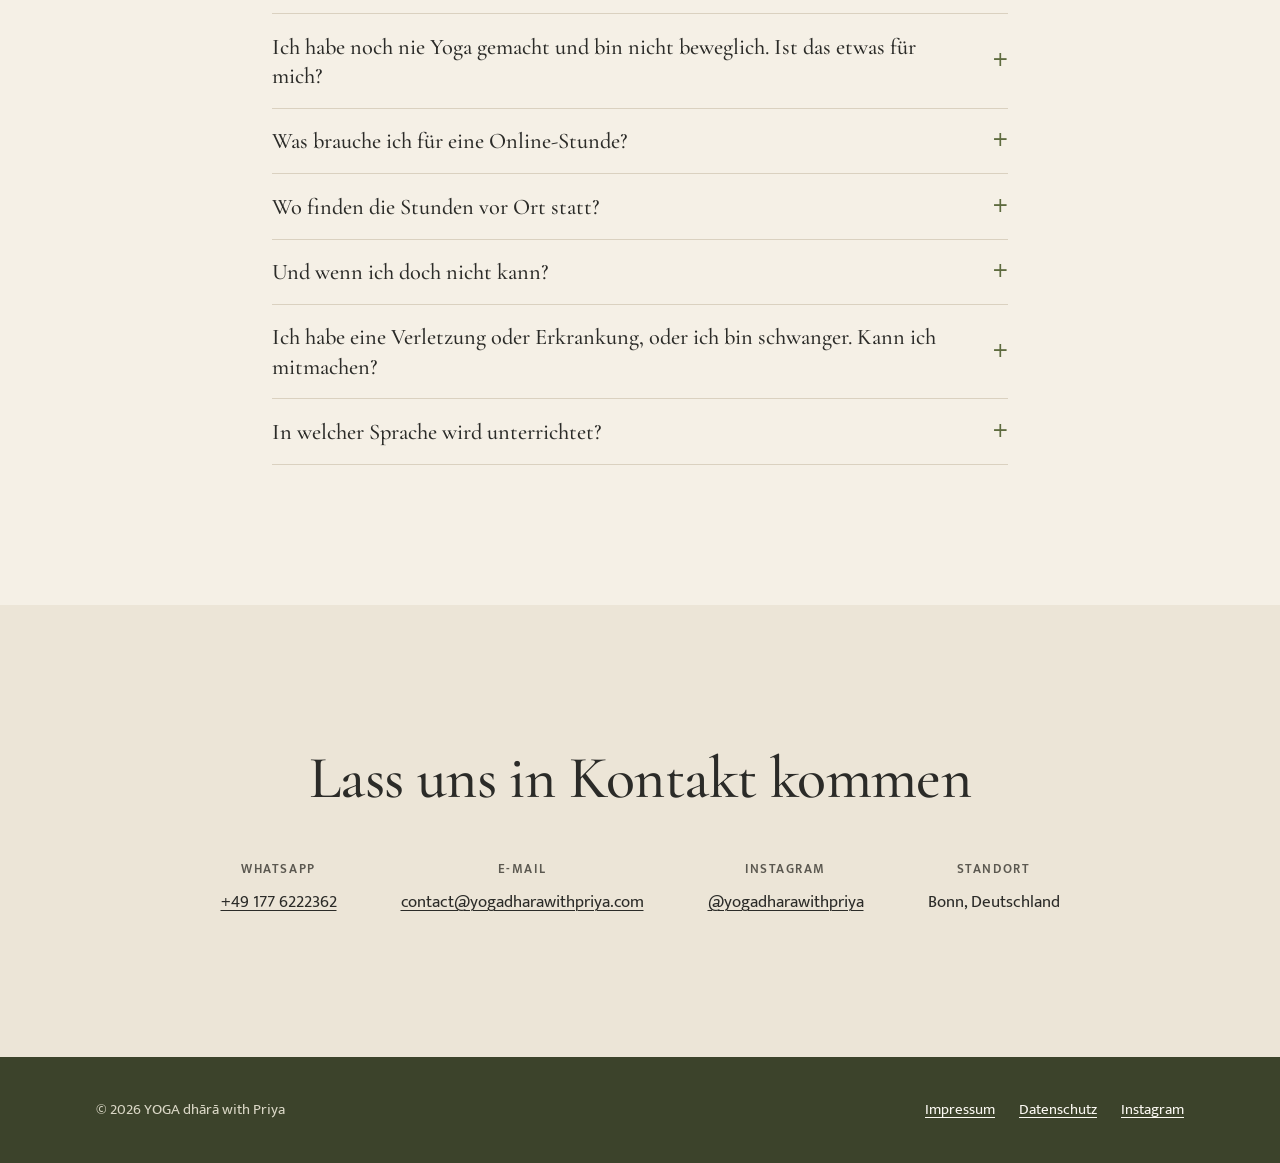
==== commit 135b8138: "Priya's wave 2 answers: online first, classes in English, new previews - Bookings focus on live onli" ====
--- a/de/index.html
+++ b/de/index.html
@@ -3,10 +3,10 @@
 <head>
   <meta charset="utf-8">
   <meta name="viewport" content="width=device-width, initial-scale=1, viewport-fit=cover">
-  <title>YOGA dhārā with Priya · Hatha-Yoga online und vor Ort in Deutschland</title>
+  <title>YOGA dhārā with Priya · Hatha-Yoga live online, auf Englisch</title>
   <!-- Draft: keeps search engines away until the placeholders are filled in. Delete this line at launch. -->
   <meta name="robots" content="noindex">
-  <meta name="description" content="Sanftes Hatha-Yoga mit Priya, geprägt von ihrer Sivananda-Ausbildung: Bewegung, Atemübungen und Entspannung, angepasst an dein Niveau. Live online und vor Ort in Deutschland. Buchung per WhatsApp.">
+  <meta name="description" content="Sanftes Hatha-Yoga mit Priya, geprägt von ihrer Sivananda-Ausbildung: Bewegung, Atemübungen und Entspannung, angepasst an dein Niveau. Live-Online-Kurse auf Englisch; vor Ort in Bonn ab Mitte Februar 2027. Buchung per WhatsApp.">
   <meta name="theme-color" content="#F5F0E6">
   <link rel="icon" type="image/png" sizes="32x32" href="../assets/img/favicon-32.png">
   <link rel="icon" type="image/png" sizes="192x192" href="../assets/img/favicon-192.png">
@@ -16,7 +16,7 @@
   <meta property="og:type" content="website">
   <meta property="og:site_name" content="YOGA dhārā with Priya">
   <meta property="og:title" content="YOGA dhārā with Priya">
-  <meta property="og:description" content="Ein kleiner Raum, um dich zu bewegen, zu atmen und wieder zu dir zu finden. Hatha-Yoga, live online und vor Ort in Deutschland.">
+  <meta property="og:description" content="Ein kleiner Raum, um dich zu bewegen, zu atmen und wieder zu dir zu finden. Hatha-Yoga, live online, auf Englisch.">
   <meta property="og:url" content="https://priyagit-ar.github.io/yogadhara/de/">
   <meta property="og:image" content="https://priyagit-ar.github.io/yogadhara/assets/img/og-image-de.jpg">
   <meta property="og:image:width" content="1200">
@@ -97,6 +97,7 @@
       <div>
         <h2 id="classes-title">Kurse</h2>
         <p class="lede">Hatha-Yoga, geprägt von Priyas Sivananda-Ausbildung: Bewegung, Atemübungen und Entspannung, angepasst an das Niveau und die Bedürfnisse aller in der Stunde.</p>
+        <p class="lede-note">Alle Kurse finden auf Englisch statt.</p>
         <!-- Class options: Priya will edit these separately -->
         <div class="offers">
           <article class="offer">
@@ -106,13 +107,12 @@
           </article>
           <article class="offer">
             <h3>Vor Ort in Bonn</h3>
-            <p>Kleine Gruppen in und um Bonn.</p>
-            <p class="when"><strong>Wo:</strong> <mark class="todo">Ort wird noch bestätigt</mark></p>
+            <p>Kurse vor Ort in Bonn sind ab Mitte Februar 2027 geplant. Details folgen bald.</p>
           </article>
           <!-- Remove this block (and the private sessions price further down) if private sessions are not offered -->
           <article class="offer">
             <h3>Privatstunden</h3>
-            <p>Einzeln oder zu zweit, online oder vor Ort, abgestimmt auf das, was du brauchst.</p>
+            <p>Einzeln oder zu zweit, live online, abgestimmt auf das, was du brauchst.</p>
             <p class="when"><strong>Wann:</strong> nach Vereinbarung</p>
           </article>
         </div>
@@ -156,7 +156,7 @@
         <div>
           <p class="offer-for">Zum Kennenlernen</p>
           <h3>Deine erste Stunde</h3>
-          <p>Online oder vor Ort.</p>
+          <p>Live online. <mark class="todo">Einführungsangebot wird noch entschieden.</mark></p>
         </div>
         <div class="price-tag">
           <span class="amount tbc"><mark class="todo">Wird noch bestätigt</mark></span>
@@ -171,8 +171,7 @@
             <tr><th scope="col">Angebot</th><th scope="col">Preis</th><th scope="col">Gültigkeit</th></tr>
           </thead>
           <tbody>
-            <tr><th scope="row">Einzelstunde online</th><td data-label="Preis"><mark class="todo">Wird noch bestätigt</mark></td><td class="valid" data-label="Gültigkeit">am gebuchten Termin</td></tr>
-            <tr><th scope="row">Einzelstunde vor Ort</th><td data-label="Preis"><mark class="todo">Wird noch bestätigt</mark></td><td class="valid" data-label="Gültigkeit">am gebuchten Termin</td></tr>
+            <tr><th scope="row">Einzelstunde, live online</th><td data-label="Preis"><mark class="todo">Wird noch bestätigt</mark></td><td class="valid" data-label="Gültigkeit">am gebuchten Termin</td></tr>
             <tr><th scope="row">5er-Karte</th><td data-label="Preis"><mark class="todo">Wird noch bestätigt</mark></td><td class="valid" data-label="Gültigkeit"><mark class="todo">Wird noch bestätigt</mark></td></tr>
             <tr><th scope="row">10er-Karte</th><td data-label="Preis"><mark class="todo">Wird noch bestätigt</mark></td><td class="valid" data-label="Gültigkeit"><mark class="todo">Wird noch bestätigt</mark></td></tr>
           </tbody>
@@ -199,7 +198,7 @@
       <h3 class="price-group">Privatstunden</h3>
       <div class="private-offer">
         <h4>Einzeln oder zu zweit</h4>
-        <p class="private-terms">Preis und Dauer: <mark class="todo">werden noch bestätigt</mark> · online oder vor Ort</p>
+        <p class="private-terms">Preis und Dauer: <mark class="todo">werden noch bestätigt</mark> · live online</p>
         <p>Termine nach Vereinbarung.</p>
       </div>
 
@@ -207,7 +206,7 @@
       <ul class="good-to-know">
         <li>Alle Preise sind Endpreise.</li>
         <li>Gruppenstunden dauern 90 Minuten.</li>
-        <li>Vor Ort sind es höchstens 12 Teilnehmende.</li>
+        <li>Vor Ort in Bonn (ab Mitte Februar 2027) sind es höchstens 12 Teilnehmende.</li>
         <li>Bitte bring deine eigene Yogamatte mit.</li>
         <li>Bezahlung per Überweisung oder PayPal. Die Zahlungsdetails bekommst du, sobald deine Buchung bestätigt ist.</li>
         <li>Für Online-Stunden kommt der Link mit deiner Buchung.</li>
@@ -225,7 +224,7 @@
         </details>
         <details>
           <summary>Wo finden die Stunden vor Ort statt?</summary>
-          <div><p>In und um Bonn. <mark class="todo">Der Ort wird noch bestätigt.</mark> Die Termine stehen dann auf <a href="https://www.instagram.com/yogadharawithpriya/" target="_blank" rel="noopener">Instagram</a>.</p></div>
+          <div><p>Kurse vor Ort in Bonn sind ab Mitte Februar 2027 geplant. Details folgen bald auf <a href="https://www.instagram.com/yogadharawithpriya/" target="_blank" rel="noopener">Instagram</a>. Bis dahin finden alle Kurse live online statt.</p></div>
         </details>
         <details>
           <summary>Und wenn ich doch nicht kann?</summary>
@@ -239,7 +238,7 @@
         </details>
         <details>
           <summary>In welcher Sprache wird unterrichtet?</summary>
-          <div><p>Der Unterricht ist auf Englisch.</p></div>
+          <div><p>Alle Kurse finden auf Englisch statt.</p></div>
         </details>
       </div>
     </div>
--- a/assets/css/site.css
+++ b/assets/css/site.css
@@ -178,6 +178,7 @@
 .section { padding-block: var(--section); }
 .band { background: var(--cream-deep); }
 .lede { font-size: 1.2rem; color: var(--ink-soft); max-width: 34rem; }
+.lede-note { margin: -0.5rem 0 0; font-weight: 600; color: var(--olive-dark); }
 
 /* Image beside text */
 .split { display: grid; grid-template-columns: 1fr 1fr; gap: clamp(2.5rem, 7vw, 6.5rem); align-items: start; }
